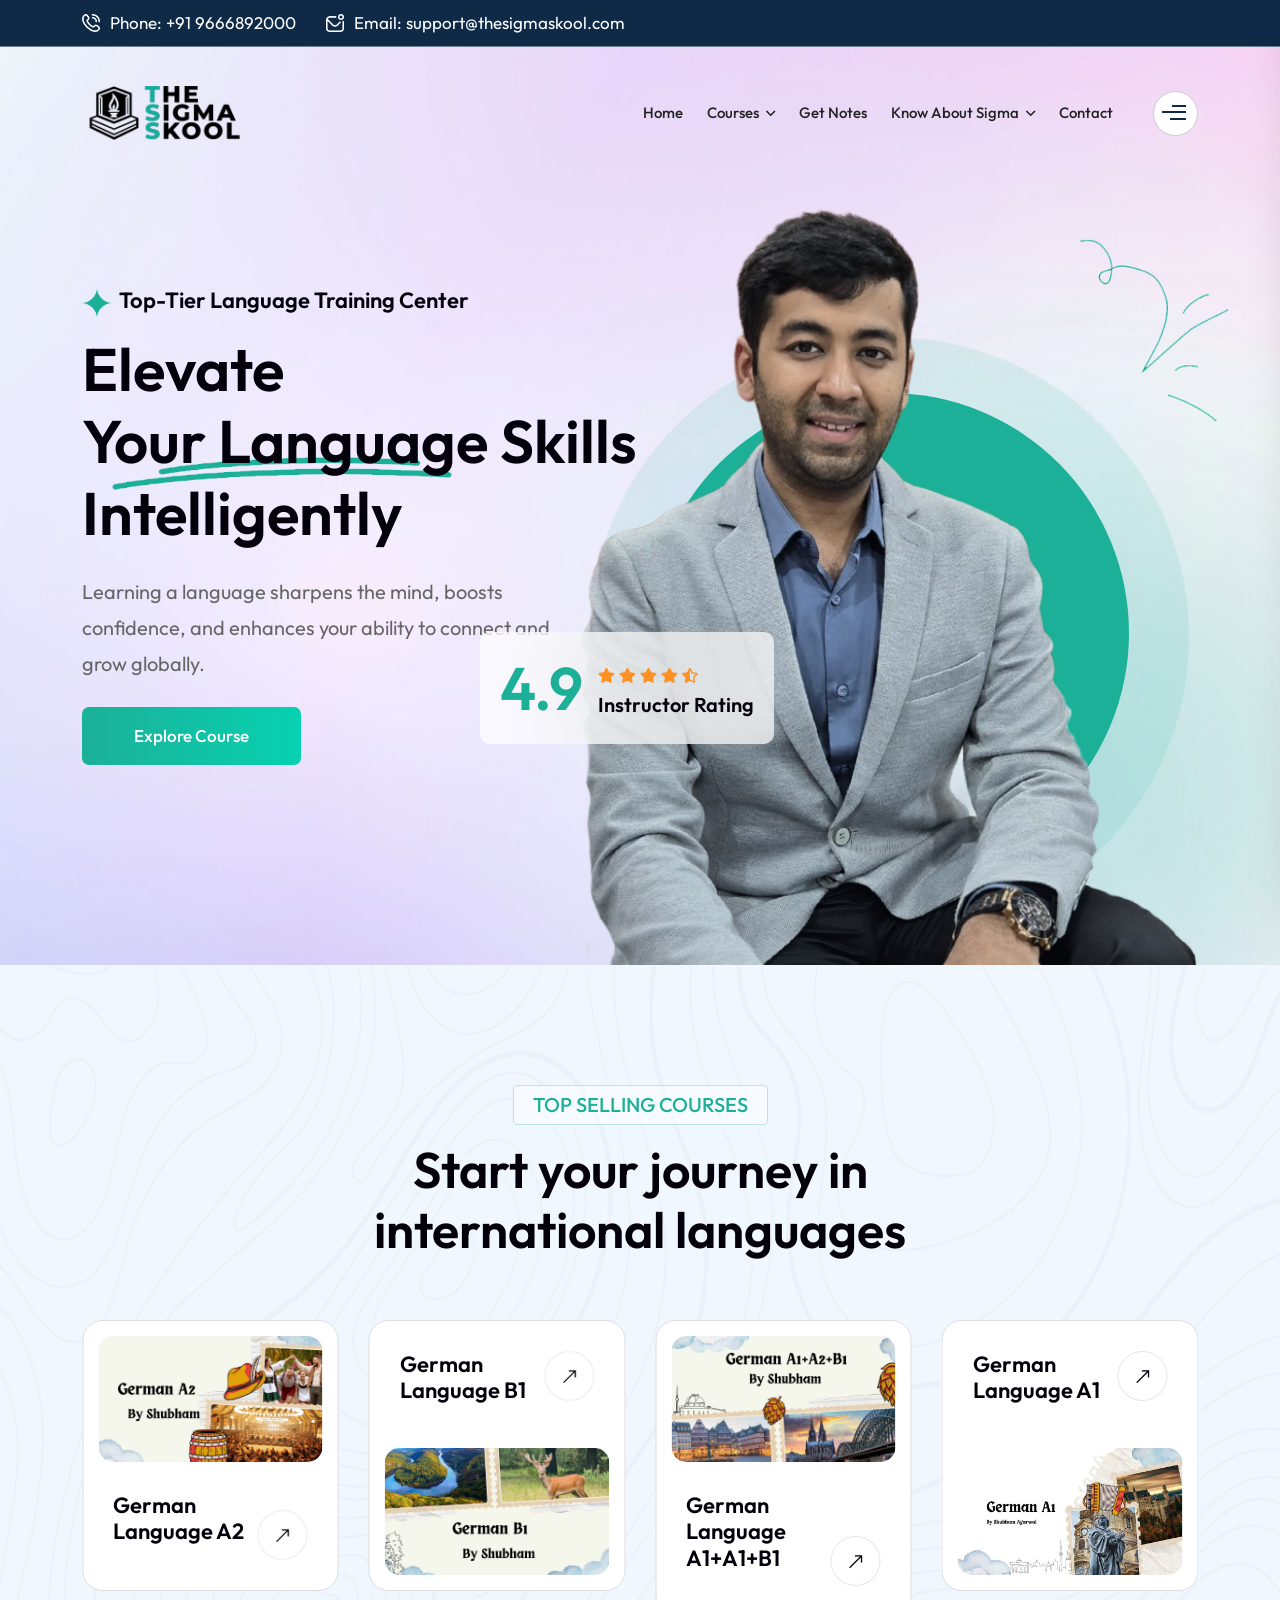
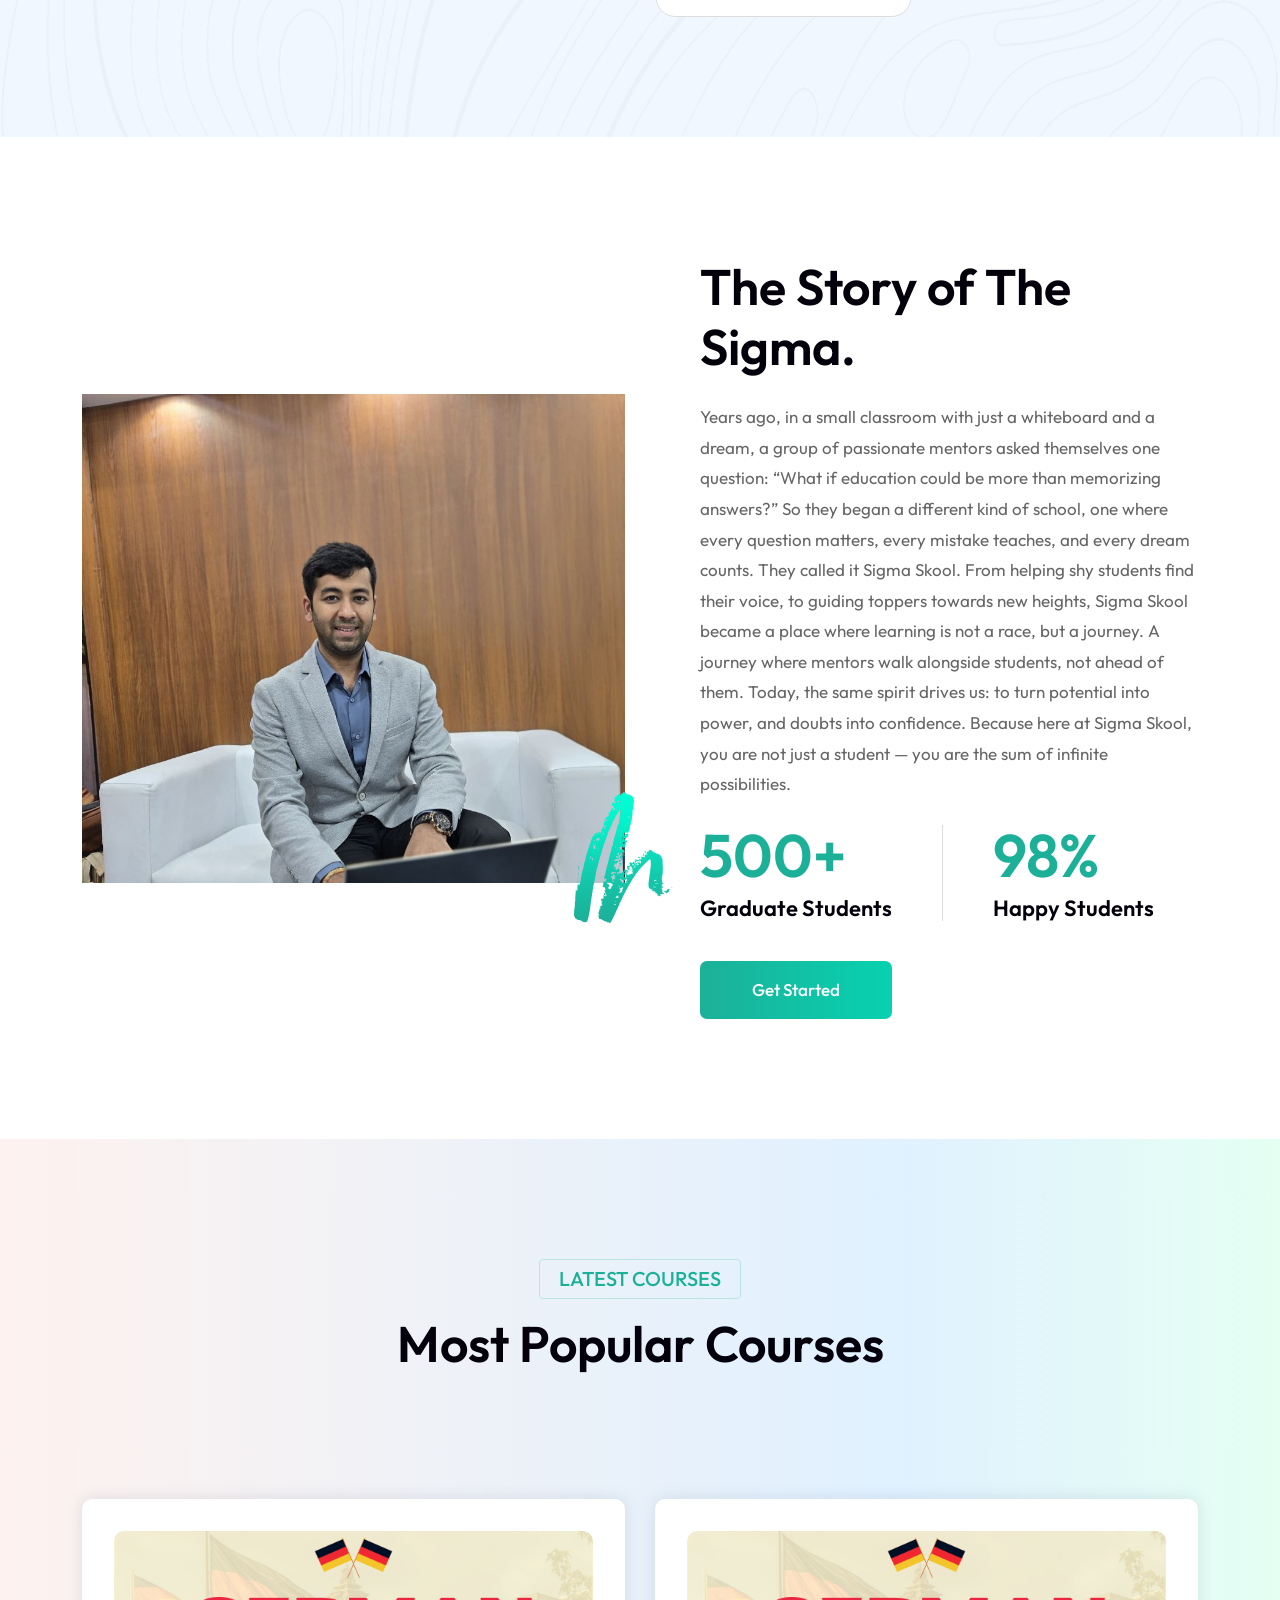
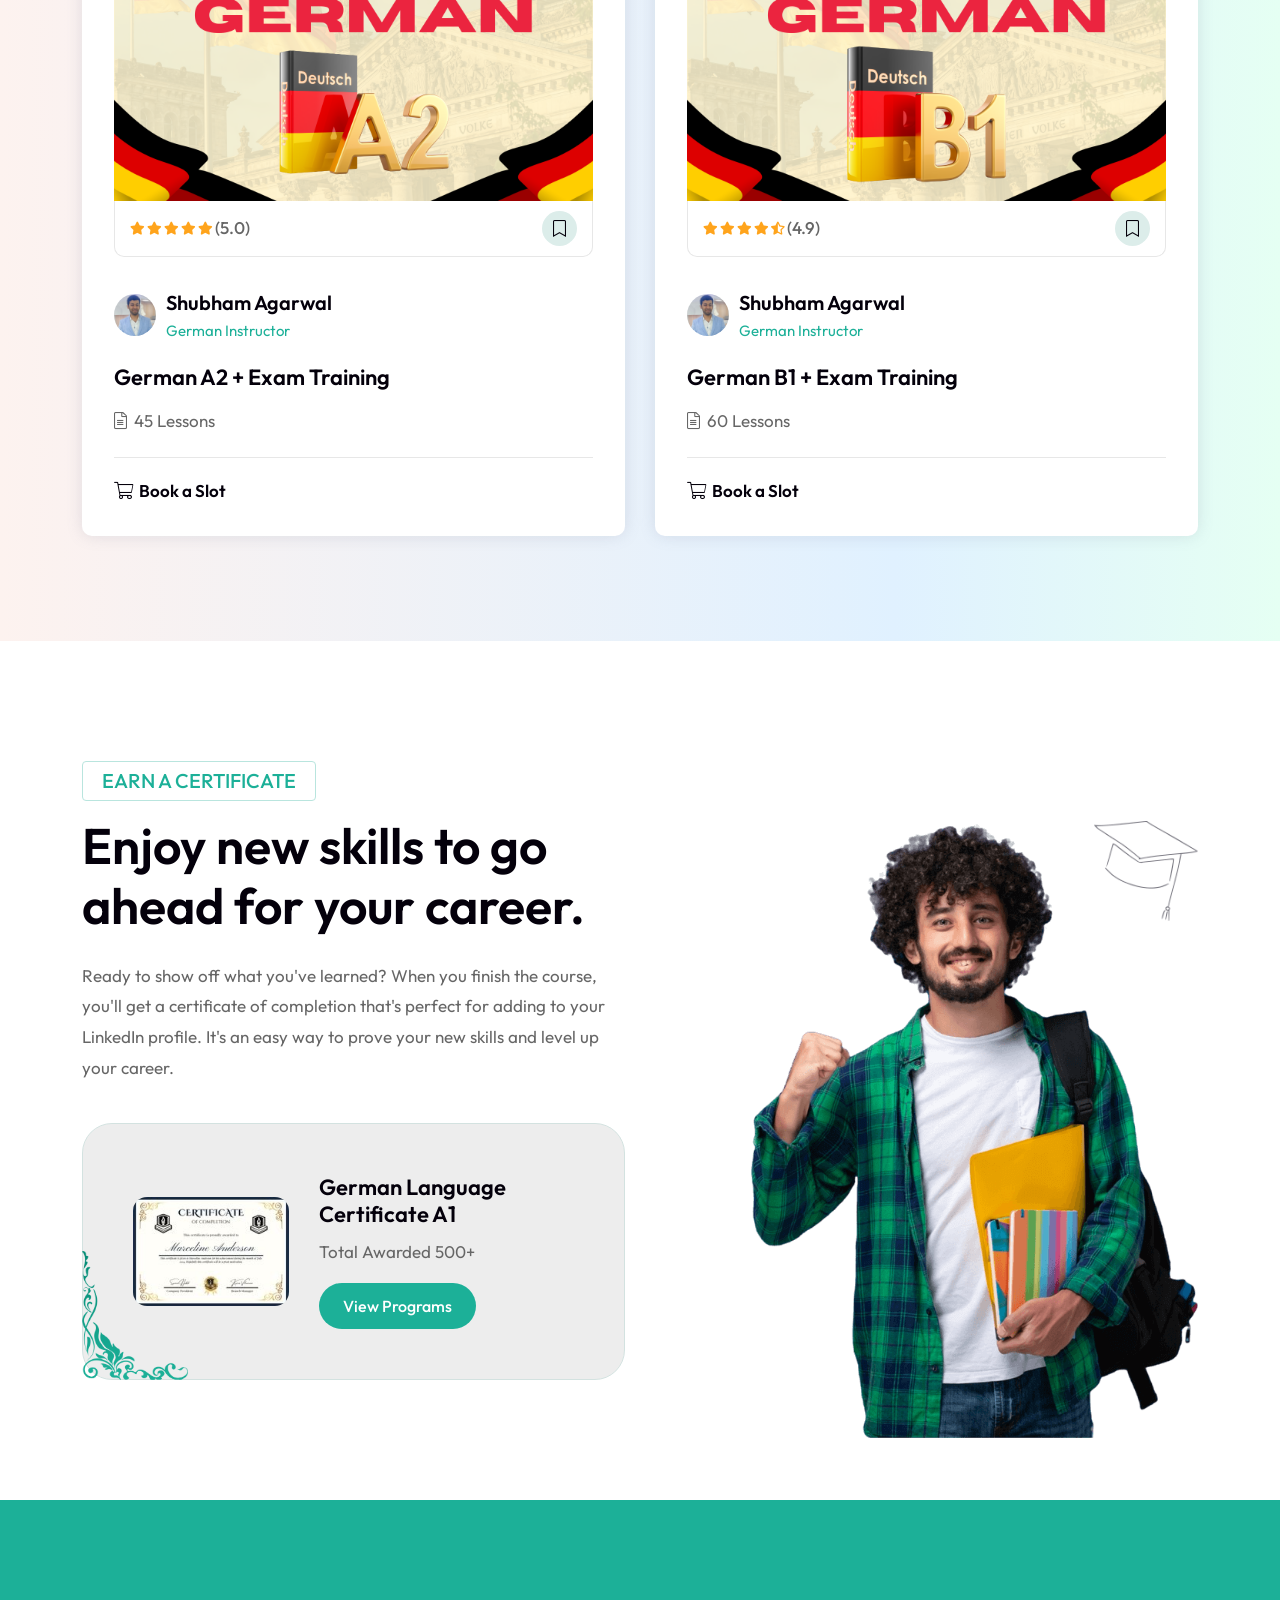
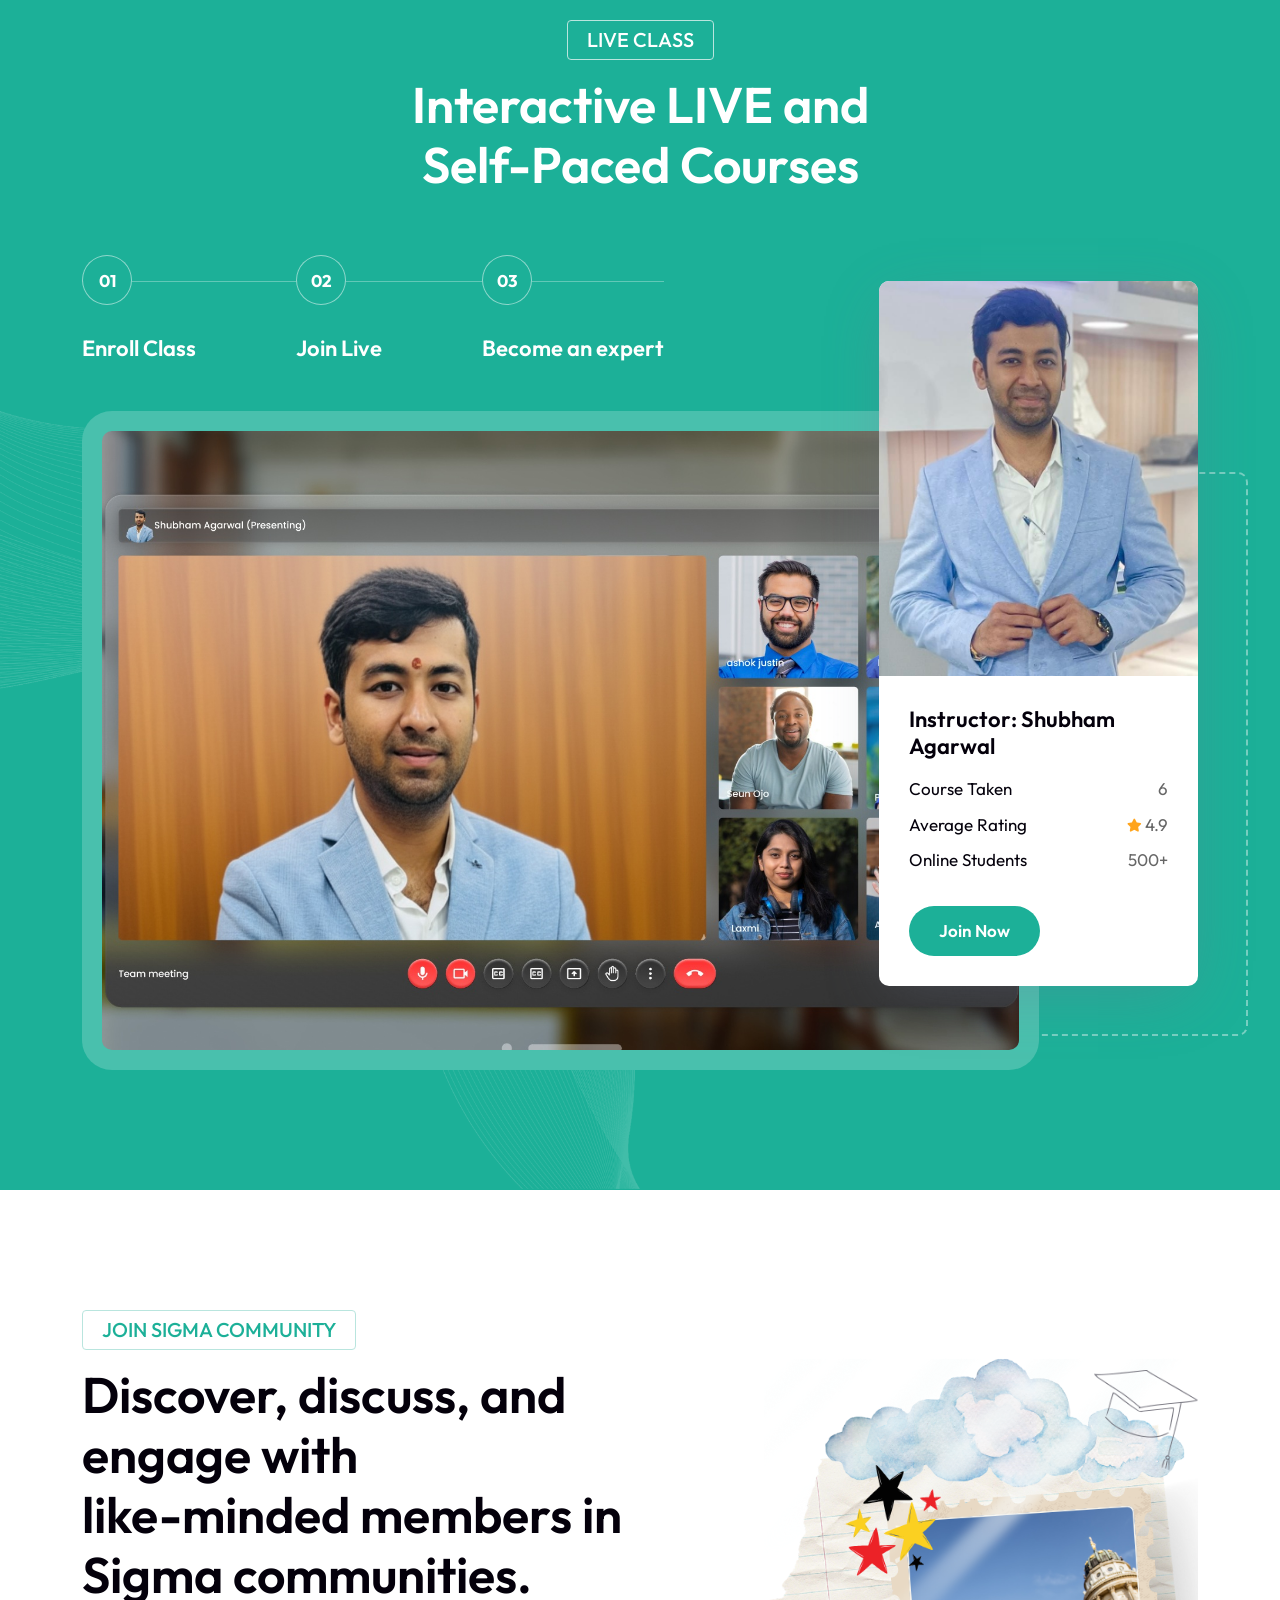
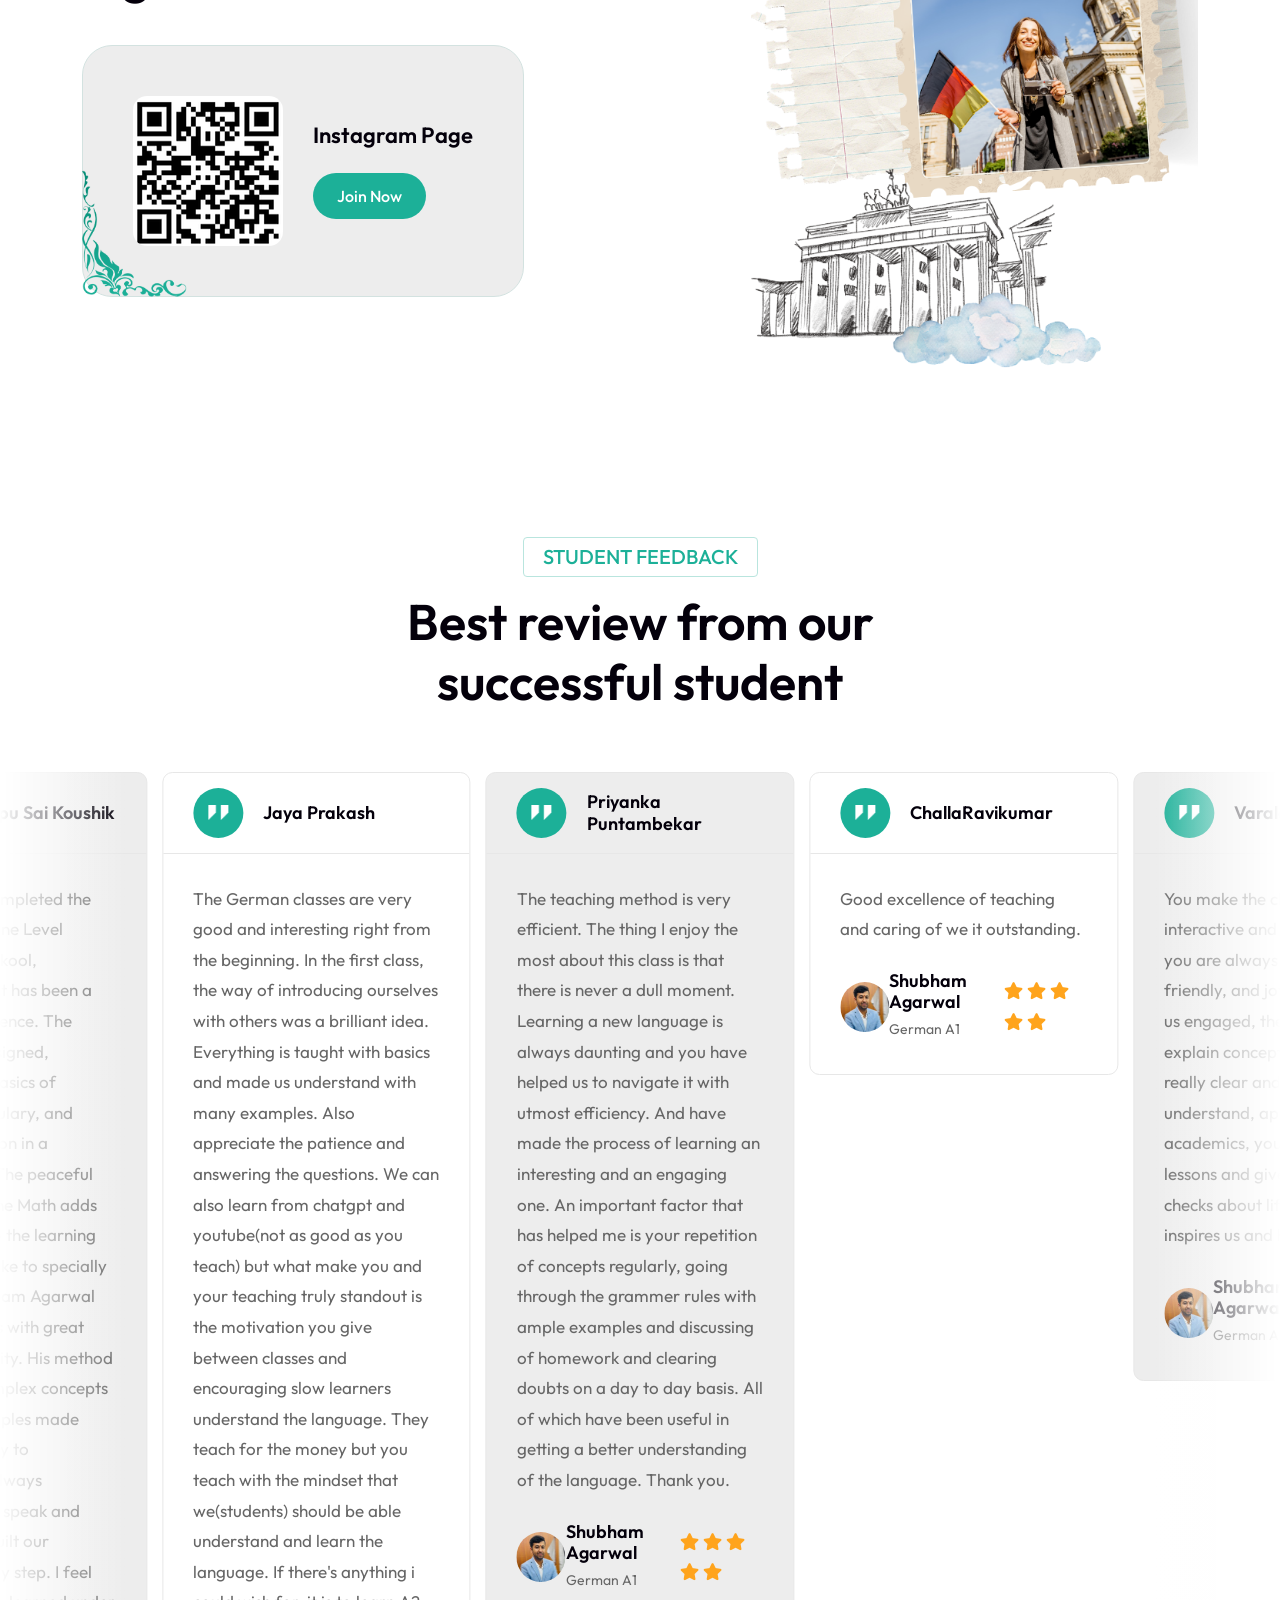
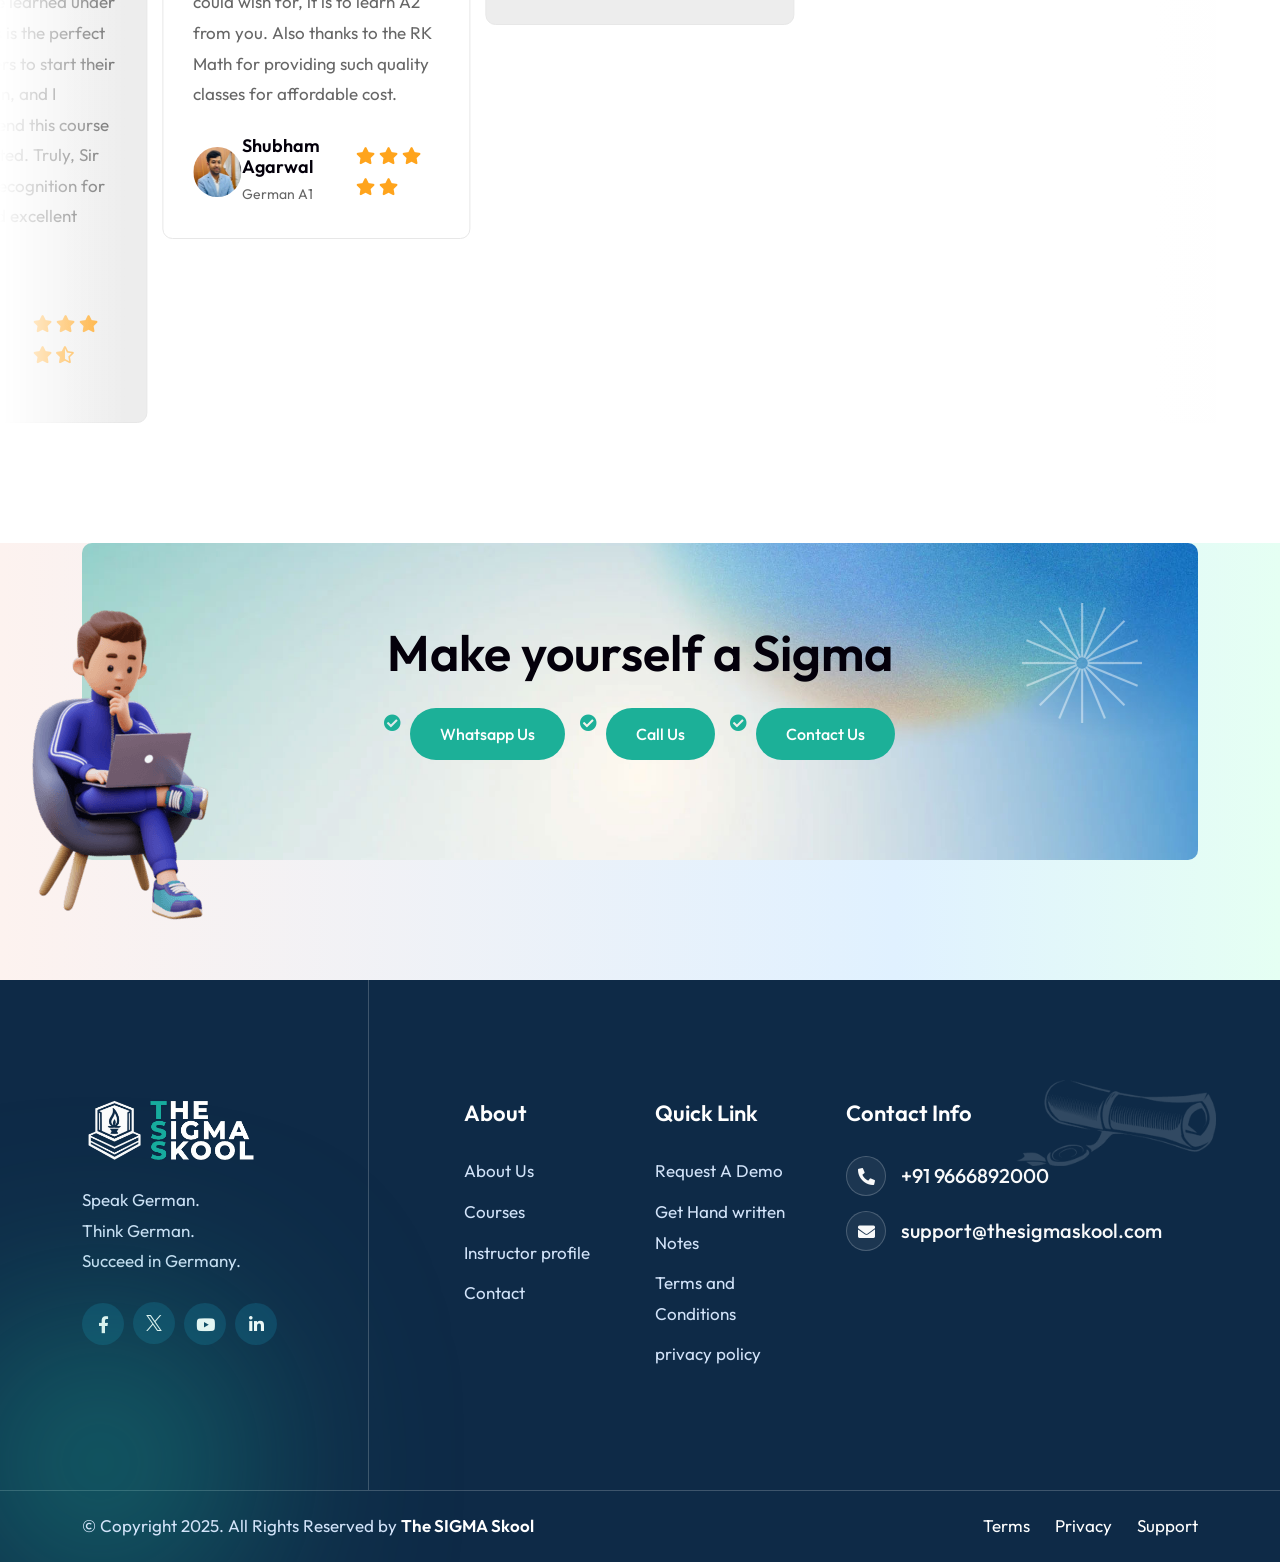
==== index.html @ a6105cfc "update" ====
<!DOCTYPE html>
<html lang="en">

<head>
    <!-- ========== Meta Tags ========== -->
    <meta charset="utf-8">
    <meta http-equiv="X-UA-Compatible" content="IE=edge">
    <meta name="viewport" content="width=device-width, initial-scale=1">
    <meta name="description" content="Learna - Education HTML Template">

    <!-- ========== Page Title ========== -->
    <title>The Sigma Skool</title>

    <!-- ========== Favicon Icon ========== -->
    <link rel="shortcut icon" href="assets/img/favicon.png" type="image/x-icon">

    <!-- ========== Start Stylesheet ========== -->
    <link href="assets/css/bootstrap.min.css" rel="stylesheet">
    <link href="assets/css/font-awesome.min.css" rel="stylesheet">
    <link href="assets/css/magnific-popup.css" rel="stylesheet">
    <link href="assets/css/swiper-bundle.min.css" rel="stylesheet">
    <link href="assets/css/animate.min.css" rel="stylesheet">
    <link href="assets/css/validnavs.css" rel="stylesheet">
    <link href="assets/css/helper.css" rel="stylesheet">
    <link href="assets/css/unit-test.css" rel="stylesheet">
    <link href="assets/css/style.css" rel="stylesheet">
    <link href="style.css" rel="stylesheet">
    <!-- ========== End Stylesheet ========== -->

</head>

<body>

    <!-- Start Preloader 
    ============================================= -->
    <div id="preloader">
        <div id="edufix-preloader" class="edufix-preloader">
            <div class="animation-preloader">
                <div class="spinner"></div>
                <div class="txt-loading">
                    <span data-text-preloader="S" class="letters-loading">
                        S
                    </span>
                    <span data-text-preloader="I" class="letters-loading">
                        I
                    </span>
                    <span data-text-preloader="G" class="letters-loading">
                        G
                    </span>
                    <span data-text-preloader="M" class="letters-loading">
                        M
                    </span>
                    <span data-text-preloader="A" class="letters-loading">
                        A
                    </span>
                    <!-- <span data-text-preloader="X" class="letters-loading">
                        X
                    </span> -->
                </div>
            </div>
            <div class="loader">
                <div class="row">
                    <div class="col-3 loader-section section-left">
                        <div class="bg"></div>
                    </div>
                    <div class="col-3 loader-section section-left">
                        <div class="bg"></div>
                    </div>
                    <div class="col-3 loader-section section-right">
                        <div class="bg"></div>
                    </div>
                    <div class="col-3 loader-section section-right">
                        <div class="bg"></div>
                    </div>
                </div>
            </div>
        </div>
    </div>
    <!-- End Preloader -->

    <!--[if lte IE 9]>
        <p class="browserupgrade">You are using an <strong>outdated</strong> browser. Please <a href="https://browsehappy.com/">upgrade your browser</a> to improve your experience and security.</p>
    <![endif]-->

    <!-- Start Header Top 
    ============================================= -->
    <div class="top-bar-area top-bar-style-one bg-dark text-light">
        <div class="container">
            <div class="row align-center">
                <div class="col-lg-7">
                    <ul class="item-flex">
                        <li>
                            <a href="tel:+4733378901">
                                <img src="assets/img/icon/2.png" alt="Icon"> Phone: +91 9666892000
                            </a>
                        </li>
                        <li>
                            <a href="mailto:name@email.com">
                                <img src="assets/img/icon/3.png" alt="Icon"> Email: support@thesigmaskool.com
                            </a>
                        </li>
                    </ul>
                </div>
                <div class="col-lg-5 text-end">
                    <div class="item-flex">
                        <!-- <div class="dropdown">
                            <button class="btn btn-secondary dropdown-toggle" type="button" id="dropdownMenuButton1" data-bs-toggle="dropdown" aria-expanded="false">
                                <img src="assets/img/icon/flag.png" alt="Image Not Found">
                                English <i class="fas fa-angle-down"></i>
                            </button>
                            <ul class="dropdown-menu" aria-labelledby="dropdownMenuButton1">
                              <li><a class="dropdown-item" href="#">Spanish</a></li>
                              <li><a class="dropdown-item" href="#">Arabic</a></li>
                            </ul>
                        </div> -->
                        <!-- <div>
                            <a href="#"><img src="assets/img/icon/1.png" alt="Icon"> Admin</a>
                        </div> -->
                    </div>
                </div>
            </div>
        </div>
    </div>
    <!-- End Header Top -->

    <!-- Header 
    ============================================= -->
    <header>
        <!-- Start Navigation -->
        <nav
            class="navbar mobile-sidenav navbar-sticky navbar-default validnavs dark navbar-fixed no-background inc-topbar">


            <div class="container d-flex justify-content-between align-items-center">

                <!-- Start Header Navigation -->
                <div class="item-flex">
                    <div class="navbar-header">
                        <button type="button" class="navbar-toggle" data-toggle="collapse" data-target="#navbar-menu">
                            <i class="fa fa-bars"></i>
                        </button>
                        <a class="navbar-brand" href="index.html">
                            <img src="assets/img/logo.png" class="logo" alt="Logo">
                        </a>
                    </div>
                    <!-- <form class="search-form" action="#">
                        <input type="text" placeholder="Search" class="form-control" name="text">
                        <button type="submit">
                            <i class="fa fa-search"></i>
                        </button>  
                    </form> -->
                </div>
                <!-- End Header Navigation -->

                <div class="nav-item-box d-flex justify-content-between align-items-center">
                    <!-- Collect the nav links, forms, and other content for toggling -->
                    <div class="collapse navbar-collapse" id="navbar-menu">

                        <img src="assets/img/logo.png" alt="Logo">
                        <button type="button" class="navbar-toggle" data-toggle="collapse" data-target="#navbar-menu">
                            <i class="fa fa-times"></i>
                        </button>

                        <ul class="nav navbar-nav navbar-right" data-in="fadeInDown" data-out="fadeOutUp">
                            <li class="dropdown megamenu-fw megamenu-style-two">
                                <!-- <a href="#" class="dropdown-toggle" data-toggle="dropdown">SIGMA</a>
                                <ul class="dropdown-menu megamenu-content" role="menu">
                                    
                                    <li>
                                        <div class="col-menu-wrap">
                                            <div class="menu-cal-items">
                                                <div class="col-menu">
                                                    <h4>Homepage Layout</h4>
                                                    <ul class="menu-col">
                                                        <li><a href="index.html">Home</a></li>
                                                        <li><a href="index-2.html">Digital Course Hub</a></li>
                                                        <li><a href="index-3.html">Online Academy</a></li>
                                                        <li><a href="index-4.html">Distance learning</a></li>
                                                    </ul>
                                                </div>
                                                <div c4lass="col-menu">
                                                    <h4>Homepage Layout</h4>
                                                    <ul class="menu-col">
                                                        <li><a href="index-5.html">Digital Education</a></li>
                                                        <li><a href="index-6.html">Remote Training</a></li>
                                                        <li><a href="index-7.html">University Classic</a></li>
                                                        <li><a href="index-8.html">Kindergarten</a></li>
                                                    </ul>
                                                </div>
                                            </div>
                                            <div class="megamenu-banner">
                                                <img src="assets/img/thumb/20.jpg" alt="Image Not Found">
                                            </div>
                                        </div>
                                    </li>
                                </ul>
                            </li> -->
                            <li><a href="index.html">Home</a></li>
                            <li class="dropdown megamenu-fw megamenu-style-four">
                                <a href="#" class="dropdown-toggle" data-toggle="dropdown">Courses</a>
                                <ul class="dropdown-menu megamenu-content" role="menu">
                                    <li>
                                        <div class="col-menu-wrap">
                                            <div class="col-menu">
                                                <h6 class="title">German Language</h6>
                                                <div class="content">
                                                    <ul class="menu-col">
                                                        <li><a href="a1.html">German A1</a></li>
                                                        <li><a href="a2.html">German A2</a></li>
                                                        <li><a href="b1.html">German B1</a></li>
                                                        <li><a href="a1a2.html">German A1+A2</a></li>
                                                        <li><a href="a1a2b1.html">German A1+A2+B1</a></li>
                                                        <li><a href="a2b1.html">German A2+B1</a></li>
                                                    </ul>
                                                </div>
                                            </div>
                                            <!-- <div class="col-menu">
                                                <h6 class="title">Japanese Language</h6>
                                                <div class="content">
                                                    <ul class="menu-col">
                                                        <li><a href="course-filter.html">Comming Soon</a></li>
                                                        <li><a href="course-filter-sidebar.html">Course Filter Sidebar</a></li>
                                                        <li><a href="course-filter-list.html">Course Filter List</a></li>
                                                        <li><a href="course-filter-list-sidebar.html">Course Filter List Sidebar</a></li>
                                                        <li><a href="course-single.html">Course Details</a></li>
                                                        <li><a href="course-single-2.html">Course Details Two</a></li>
                                                    </ul>
                                                </div>
                                            </div> -->
                                        </div><!-- end row -->
                                    </li>
                                </ul>
                            </li>
                            <li><a href="notes.html">Get Notes</a></li>
                            <li class="dropdown megamenu-fw megamenu-style-three">
                                <a href="#aboutus" class="dropdown-toggle" data-toggle="dropdown">Know about Sigma</a>
                                <ul class="dropdown-menu megamenu-content" role="menu">
                                    <li>
                                    <!-- <li><a href="about-us-2.html">About Us Two</a></li> -->
                                    <!-- <li><a href="instructor.html">Instructor</a></li> -->
                                    <li><a href="profile.html">Instructor Profile</a></li>
                                    <li><a href="terms-and-conditions.html">Terms and Conditions</a></li>
                                    <li><a href="privacy-policy.html">privacy-policy</a></li>
                                    <!-- <div class="col-menu-wrap">
                                            <div class="col-menu">
                                                <h6 class="title">Get Started</h6>
                                                <div class="content">
                                                    <ul class="menu-col">
                                                        <li><a href="about-us.html">About Us</a></li>
                                                        <li><a href="about-us-2.html">About Us Two</a></li>
                                                        <li><a href="instructor.html">Instructor</a></li>
                                                        <li><a href="profile.html">Instructor Profile</a></li>
                                                        <li><a href="gallery.html">Gallery</a></li>
                                                    </ul>
                                                </div>
                                            </div>
                                            <div class="col-menu">
                                                <h6 class="title">Events</h6>
                                                <div class="content">
                                                    <ul class="menu-col">
                                                        <li><a href="event.html">Event Style One</a></li>
                                                        <li><a href="event-2.html">Event Style Two</a></li>
                                                        <li><a href="event-3.html">Event Style Three</a></li>
                                                        <li><a href="event-4.html">Event Style Four</a></li>
                                                        <li><a href="event-single.html">Event Details</a></li>
                                                    </ul>
                                                </div>
                                            </div>
                                            <div class="col-menu">
                                                <h6 class="title">Important Pages</h6>
                                                <div class="content">
                                                    <ul class="menu-col">
                                                        <li><a href="membership-plan.html">Membership Plan</a></li>
                                                        <li><a href="zoom-meeting.html">Zoom Meeting</a></li>
                                                        <li><a href="zoom-meeting-details.html">Zoom Meeting Details</a></li>
                                                        <li><a href="faq.html">Faqs</a></li>
                                                        <li><a href="privacy-policy.html">Privacy Policy</a></li>
                                                    </ul>
                                                </div>
                                            </div>    
                                            <div class="col-menu">
                                                <h6 class="title">Other Pages</h6>
                                                <div class="content">
                                                    <ul class="menu-col">
                                                        <li><a href="contact-us.html">Contact Us</a></li>
                                                        <li><a href="login.html">Login</a></li>
                                                        <li><a href="register.html">Register</a></li>
                                                        <li><a href="megamenu.html">Megamenu</a></li>
                                                        <li><a href="404.html">Error page</a></li>
                                                    </ul>
                                                </div>
                                            </div>
                                        </div> -->
                            </li>
                        </ul>
                        </li>

                        <!-- <li class="dropdown">
                                <a href="#" class="dropdown-toggle" data-toggle="dropdown" >Blog</a>
                                <ul class="dropdown-menu">
                                    <li><a href="blog-standard.html">Blog Standard</a></li>
                                    <li><a href="blog-with-sidebar.html">Blog With Sidebar</a></li>
                                    <li><a href="blog-2-colum.html">Blog Grid Two Colum</a></li>
                                    <li><a href="blog-3-colum.html">Blog Grid Three Colum</a></li>
                                    <li><a href="blog-single.html">Blog Single</a></li>
                                    <li><a href="blog-single-with-sidebar.html">Blog Single With Sidebar</a></li>
                                </ul> -->
                        </li>
                        <!-- <li><a href="contact-us.html">Blog</a></li> -->
                        <li><a href="contact-us.html">Contact</a></li>
                        </ul>
                    </div><!-- /.navbar-collapse -->

                    <div class="attr-right">
                        <!-- Start Atribute Navigation -->
                        <div class="attr-nav">
                            <ul>
                                <li class="side-menu">
                                    <a href="#">
                                        <div class="menu-icon">
                                            <span class="bar-1"></span>
                                            <span class="bar-2"></span>
                                            <span class="bar-3"></span>
                                        </div>
                                    </a>
                                </li>
                            </ul>

                        </div>
                        <!-- End Atribute Navigation -->
                    </div>
                </div>

                <!-- Start Side Menu -->
                <div class="side">
                    <a href="#" class="close-side"><i class="fas fa-times"></i></a>
                    <div class="widget">
                        <div class="logo">
                            <img src="assets/img/logo-light.png" alt="Logo">
                        </div>
                        <p>
                            Sigma Skool offers expert-led German language courses guided by high-profile instructors
                            with global teaching experience. Our curriculum emphasizes real-world communication,
                            cultural fluency, and career relevance. Mastering German opens doors to international
                            education, top-tier job markets, and global networking—making language learning an
                            investment in your future success.

                        </p>
                    </div>
                    <div class="widget address">
                        <div>
                            <ul>
                                <li>
                                    <div class="content">
                                        <p>Address</p>
                                        <strong>Hyderabad</strong>
                                    </div>
                                </li>
                                <li>
                                    <div class="content">
                                        <p>Email</p>
                                        <strong>support@thesigmaskool.com</strong>
                                    </div>
                                </li>
                                <li>
                                    <div class="content">
                                        <p>Contact</p>
                                        <strong>+91 9666892000</strong>
                                    </div>
                                </li>
                            </ul>
                        </div>
                    </div>
                    <div class="row">
                    <div class="col-xl-8 offset-xl-2 col-lg-10 offset-lg-1">
                        <h2 class="title split-text">Make yourself a Sigma</h2>
                        <ul class="list-check">
                            <li><a class="btn circle btn-theme animation" href="https://wa.me/911234567890">Whatsapp
                                    Us</a></li>
                            <li><a class="btn circle btn-theme animation" href="tel:+919666892000">Call Us</a></li>
                            <li><a class="btn circle btn-theme animation" href="contact-us.html">Contact Us</a></li>
                        </ul>


                    </div>
                </div>
                    <div class="widget social">
                        <ul class="link">
                            <li><a href="#"><i class="fab fa-facebook-f"></i></a></li>
                            <li><a href="#"><i class="fab fa-twitter"></i></a></li>
                            <li><a href="#"><i class="fab fa-linkedin-in"></i></a></li>
                            <li><a href="#"><i class="fab fa-behance"></i></a></li>
                        </ul>
                    </div>

                </div>
                <!-- End Side Menu -->

            </div>
            <!-- Overlay screen for menu -->
            <div class="overlay-screen"></div>
            <!-- End Overlay screen for menu -->
        </nav>
        <!-- End Navigation -->
    </header>
    <!-- End Header -->

    <!-- Start Banner Area 
    ============================================= -->
    <div class="banner-style-nine-area bg-cover" style="background-image: url(assets/img/shape/banner-7.jpg);">
        <div class="container">
            <div class="banner-style-nine-items">
                <div class="row align-items-center">
                    <div class="col-lg-7 pr-60 pr-md-15 pr-xs-15">
                        <div class="info">
                            <h4><img src="assets/img/shape/91.png" alt="Image Not Found"> Top-Tier Language Training
                                Center</h4>
                            <h2>Elevate <strong>Your Language</strong> Skills Intelligently</h2>
                            <p>
                                Learning a language sharpens the mind, boosts confidence, and enhances your ability to
                                connect and grow globally.
                            </p>
                            <a class="btn btn-md btn-gradient animation" href="course-filter-list-sidebar.html">Explore
                                Course</a>
                        </div>
                    </div>
                    <div class="col-lg-5">
                        <div class="thumb">
                            <img src="assets\img\illustration\shubham.png" alt="Image Not Found">
                            <img src="assets/img/shape/92.png" alt="Image Not Found">
                            <div class="card-style-seven">
                                <h2>4.9</h2>
                                <div class="content">
                                    <div class="icon">
                                        <i class="fas fa-star"></i>
                                        <i class="fas fa-star"></i>
                                        <i class="fas fa-star"></i>
                                        <i class="fas fa-star"></i>
                                        <i class="fas fa-star-half-alt"></i>
                                    </div>
                                    <h4>Instructor Rating</h4>
                                </div>
                            </div>
                        </div>
                    </div>
                </div>
            </div>
        </div>
    </div>
    <!-- End Banner -->

    <!-- Start Category 
    ============================================= -->
    <div class="category-style-two-area default-padding bg-cover bg-gray-secondary"
        style="background-image: url(assets/img/shape/wooden.png);">
        <div class="container">
            <div class="row">
                <div class="col-lg-8 offset-lg-2">
                    <div class="site-heading text-center">
                        <h4 class="sub-title">Top Selling Courses</h4>
                        <h2 class="title split-text">Start your journey in international languages</h2>
                    </div>
                </div>
            </div>
        </div>
        <div class="container">
            <div class="row">
                <div class="col-lg-12">
                    <div class="category-style-two-carousel swiper">
                        <!-- Additional required wrapper -->
                        <div class="swiper-wrapper">

                            <!-- Single Item -->
                            <div class="swiper-slide">
                                <div class="category-style-two-item wow fadeInUp">
                                    <a href="a1.html">
                                        <div class="info">
                                            <h4>German <strong>Language A1</strong></h4>
                                            <!-- <span></span> -->
                                        </div>
                                        <i class="fas fa-long-arrow-right"></i>
                                        <div class="thumb">
                                            <img src="assets\img\courses\5.jpg" alt="Image Not Found">
                                        </div>
                                    </a>
                                </div>
                            </div>
                            <!-- End Single Item -->

                            <!-- Single Item -->
                            <div class="swiper-slide">
                                <div class="category-style-two-item wow fadeInUp" data-wow-delay="100ms">
                                    <a href="a2.html">
                                        <div class="info">
                                            <h4>German <strong> Language A2</strong></h4>
                                            <!-- <span>3 Courses</span> -->
                                        </div>
                                        <i class="fas fa-long-arrow-right"></i>
                                        <div class="thumb">
                                            <img src="assets\img\courses\a2.jpg" alt="Image Not Found">
                                        </div>
                                    </a>
                                </div>
                            </div>
                            <!-- End Single Item -->
                             <!-- Single Item -->
                            <div class="swiper-slide">
                                <div class="category-style-two-item wow fadeInUp" data-wow-delay="100ms">
                                    <a href="b1.html">
                                        <div class="info">
                                            <h4>German <strong> Language B1</strong></h4>
                                            <!-- <span>3 Courses</span> -->
                                        </div>
                                        <i class="fas fa-long-arrow-right"></i>
                                        <div class="thumb">
                                            <img src="assets\img\courses\b1.jpg" alt="Image Not Found">
                                        </div>
                                    </a>
                                </div>
                            </div>
                            <!-- End Single Item -->

                         <!-- Single Item -->
                            <div class="swiper-slide">
                                <div class="category-style-two-item wow fadeInUp" data-wow-delay="100ms">
                                    <a href="a1a2b1.html">
                                        <div class="info">
                                            <h4>German <strong> Language A1+A1+B1</strong></h4>
                                            <!-- <span>3 Courses</span> -->
                                        </div>
                                        <i class="fas fa-long-arrow-right"></i>
                                        <div class="thumb">
                                            <img src="assets\img\courses\a1a2b1.jpg" alt="Image Not Found">
                                        </div>
                                    </a>
                                </div>
                            </div>
                            <!-- End Single Item -->

                        </div>
                    </div>
                </div>
            </div>
        </div>
    </div>
    <!-- End Category -->

    <!-- Start About 
    ============================================= -->
    <div class="about-style-three-area overflow-hidden default-padding" id="aboutus">
        <div class="container">
            <div class="about-style-three-items wow fadeInUp" data-wow-delay="200ms">
                <div class="row align-center">
                    <div class="col-lg-6">
                        <div class="about-style-three-thumb">
                            <img src="assets/img/thumb/14.jpg" alt="Image Not Found">
                            <img src="assets/img/shape/45.png" alt="Image Not Found">
                        </div>
                    </div>
                    <div class="col-lg-6 pl-60 pl-md-15 pl-xs-15">
                        <div class="about-style-three-info">
                            <h2 class="title split-text">The Story of The Sigma.</h2>
                            <p>
                                Years ago, in a small classroom with just a whiteboard and a dream, a group of
                                passionate mentors asked themselves
                                one question: “What if education could be more than memorizing answers?”

                                So they began a different kind of school, one where every question matters, every
                                mistake teaches, and every dream
                                counts. They called it Sigma Skool.

                                From helping shy students find their voice, to guiding toppers towards new heights,
                                Sigma Skool became a place where
                                learning is not a race, but a journey. A journey where mentors walk alongside students,
                                not ahead of them.

                                Today, the same spirit drives us: to turn potential into power, and doubts into
                                confidence.
                                Because here at Sigma Skool, you are not just a student — you are the sum of infinite
                                possibilities.
                            </p>
                            <div class="fact-style-two">
                                <div class="fun-fact">
                                    <div class="counter">
                                        <div class="timer" data-to="500" data-speed="2000">500</div>
                                        <div class="operator">+</div>
                                    </div>
                                    <h4>Graduate Students</h4>
                                </div>
                                <div class="fun-fact">
                                    <div class="counter">
                                        <div class="timer" data-to="98" data-speed="2000">98</div>
                                        <div class="operator">%</div>
                                    </div>
                                    <h4>Happy Students</h4>
                                </div>
                            </div>
                            <a class="btn btn-md btn-gradient animation" href="contact-us.html">Get Started</a>
                        </div>
                    </div>
                </div>
            </div>
        </div>
    </div>
    <!-- End About -->

    <!-- Start Course 
    ============================================= -->
    <div class="course-style-two-area default-padding bottom-less bg-gray-gradient-secondary overflow-hidden"
        id="courses">
        <div class="container">
            <div class="row">
                <div class="col-lg-8 offset-lg-2">
                    <div class="site-heading text-center">
                        <h4 class="sub-title">Latest Courses</h4>
                        <h2 class="title">Most Popular Courses</h2>
                    </div>
                </div>
            </div>
        </div>
        <div class="container">
            <div class="row">
                <div class="col-lg-12">
                    <div class="course-style-one-bullet swiper">
                        <div class="swiper-wrapper">


                            <!-- <div class="swiper-slide">
                                <div class="course-bullet-item">
                                    <div class="icon">
                                        <img src="assets/img/icon/26.png" alt="Image Not Found">
                                    </div>
                                    <div class="info">
                                        <h4>German</h4>
                                        <span>6 Courses</span>
                                    </div>
                                </div>
                            </div> -->
                            <!-- <div class="swiper-slide">
                                <div class="course-bullet-item">
                                    <div class="icon">
                                        <img src="assets/img/icon/27.png" alt="Image Not Found">
                                    </div>
                                    <div class="info">
                                        <h4>Japanese</h4>
                                        <span>5 Courses</span>
                                    </div>
                                </div>
                            </div>
                            <div class="swiper-slide">
                                <div class="course-bullet-item">
                                    <div class="icon">
                                        <img src="assets/img/icon/28.png" alt="Image Not Found">
                                    </div>
                                    <div class="info">
                                        <h4>Spoken English</h4>
                                        <span>10 Courses</span>
                                    </div>
                                </div>
                            </div>
                            <div class="swiper-slide">
                                <div class="course-bullet-item">
                                    <div class="icon">
                                        <img src="assets/img/icon/29.png" alt="Image Not Found">
                                    </div>
                                    <div class="info">
                                        <h4>French</h4>
                                        <span>6 Courses</span>
                                    </div>
                                </div>
                            </div>
                            <div class="swiper-slide">
                                <div class="course-bullet-item">
                                    <div class="icon">
                                        <img src="assets/img/icon/30.png" alt="Image Not Found">
                                    </div>
                                    <div class="info">
                                        <h4>Spanish</h4>
                                        <span>7 Courses</span>
                                    </div>
                                </div>
                            </div> -->
                        </div>
                    </div>
                </div>
            </div>

            <div class="course-style-one-carousel swiper">
                <div class="swiper-wrapper">

                    <!-- Single Item -->
                    <div class="swiper-slide">
                        <div class="row">
                            <div class="course-inner-carousel swiper">
                                <div class="swiper-wrapper">
                                    <!-- Single Item -->
                                    <div class="swiper-slide">
                                        <div class="course-style-one-item hover-less style-two">
                                            <div class="thumb">
                                                <img src="assets/img/courses/1.png" alt="Image Not Found">
                                            </div>
                                            <div class="top-meta">
                                                <ul>
                                                    <li>
                                                        <div class="course-rating">
                                                            <i class="fas fa-star"></i>
                                                            <i class="fas fa-star"></i>
                                                            <i class="fas fa-star"></i>
                                                            <i class="fas fa-star"></i>
                                                            <i class="fas fa-star-half-alt"></i>
                                                            <span>(4.8)</span>
                                                        </div>
                                                    </li>
                                                </ul>
                                                <div class="bookmark">
                                                    <a href="a1.html"><i class="fas fa-bookmark"></i></a>
                                                </div>
                                            </div>
                                            <div class="info">
                                                <div class="author">
                                                    <img src="assets/img/courses/profile.png" alt="Image Not Found">
                                                    <a href="profile.html">Shubham Agarwal <span>German Instructor</span></a>
                                                </div>
                                                <h4><a href="course-single.html">German A1 + Exam Training</a></h4>
                                                <div class="course-meta">
                                                    <ul>
                                                        <li>
                                                            <i class="fas fa-file-alt"></i> 45 Lessons
                                                        </li>
                                                        <!-- <li>
                                                            <i class="fas fa-user"></i> 120 Students
                                                        </li> -->
                                                    </ul>
                                                </div>
                                            </div>
                                            <div class="course-bottom-meta">
                                                <!-- <h2 class="price"><del>$48.00</del> $32.00</h2> -->
                                                <a href="contact-us.html"><i class="fas fa-shopping-cart"></i>Book a Slot</a>
                                            </div>
                                        </div>
                                    </div>
                                    <!-- Single Item -->
                                    <!-- Single Item -->
                                    <div class="swiper-slide">
                                        <div class="course-style-one-item hover-less style-two">
                                            <div class="thumb">
                                                <img src="assets/img/courses/2.png" alt="Image Not Found">
                                            </div>
                                            <div class="top-meta">
                                                <ul>
                                                    <li>
                                                        <div class="course-rating">
                                                            <i class="fas fa-star"></i>
                                                            <i class="fas fa-star"></i>
                                                            <i class="fas fa-star"></i>
                                                            <i class="fas fa-star"></i>
                                                            <i class="fas fa-star"></i>
                                                            <span>(5.0)</span>
                                                        </div>
                                                    </li>
                                                </ul>
                                                <div class="bookmark">
                                                    <a href="a2.html"><i class="fas fa-bookmark"></i></a>
                                                </div>
                                            </div>
                                            <div class="info">
                                                <div class="author">
                                                    <img src="assets/img/courses/profile.png" alt="Image Not Found">
                                                    <a href="profile.html">Shubham Agarwal <span>German Instructor</span></a>
                                                </div>
                                                <h4><a href="course-single.html">German A2 + Exam Training</a></h4>
                                                <div class="course-meta">
                                                    <ul>
                                                        <li>
                                                            <i class="fas fa-file-alt"></i> 45 Lessons
                                                        </li>
                                                        <!-- <li>
                                                            <i class="fas fa-user"></i> 340 Students
                                                        </li> -->
                                                    </ul>
                                                </div>
                                            </div>
                                            <div class="course-bottom-meta">
                                                <!-- <h2 class="price"><del>$53.00</del> $28.00</h2> -->
                                                <a href="contact-us.html"><i class="fas fa-shopping-cart"></i> Book a Slot</a>
                                            </div>
                                        </div>
                                    </div>
                                    <!-- Single Item -->
                                    <!-- Single Item -->
                                    <div class="swiper-slide">
                                        <div class="course-style-one-item hover-less style-two">
                                            <div class="thumb">
                                                <img src="assets/img/courses/3.png" alt="Image Not Found">
                                            </div>
                                            <div class="top-meta">
                                                <ul>
                                                    <li>
                                                        <div class="course-rating">
                                                            <i class="fas fa-star"></i>
                                                            <i class="fas fa-star"></i>
                                                            <i class="fas fa-star"></i>
                                                            <i class="fas fa-star"></i>
                                                            <i class="fas fa-star-half-alt"></i>
                                                            <span>(4.9)</span>
                                                        </div>
                                                    </li>
                                                </ul>
                                                <div class="bookmark">
                                                    <a href="b1.html"><i class="fas fa-bookmark"></i></a>
                                                </div>
                                            </div>
                                            <div class="info">
                                                <div class="author">
                                                    <img src="assets/img/courses/profile.png" alt="Image Not Found">
                                                    <a href="profile.html">Shubham Agarwal <span>German Instructor</span></a>
                                                </div>
                                                <h4><a href="course-single.html">German B1 + Exam Training</a></h4>
                                                <div class="course-meta">
                                                    <ul>
                                                        <li>
                                                            <i class="fas fa-file-alt"></i> 60 Lessons
                                                        </li>
                                                        <li>
                                                            <!-- <i class="fas fa-user"></i> 650 Students -->
                                                        </li>
                                                    </ul>
                                                </div>
                                            </div>
                                            <div class="course-bottom-meta">
                                                <!-- <h2 class="price"><del>$36.00</del> $20.00</h2> -->
                                                <a href="contact-us.html"><i class="fas fa-shopping-cart"></i> Book a Slot</a>
                                            </div>
                                        </div>
                                    </div>
                                    <!-- Single Item -->
                                       <!-- Single Item -->
                                    <div class="swiper-slide">
                                        <div class="course-style-one-item hover-less style-two">
                                            <div class="thumb">
                                                <img src="assets/img/courses/4.png" alt="Image Not Found">
                                            </div>
                                            <div class="top-meta">
                                                <ul>
                                                    <li>
                                                        <div class="course-rating">
                                                            <i class="fas fa-star"></i>
                                                            <i class="fas fa-star"></i>
                                                            <i class="fas fa-star"></i>
                                                            <i class="fas fa-star"></i>
                                                            <i class="fas fa-star-half-alt"></i>
                                                            <span>(4.8)</span>
                                                        </div>
                                                    </li>
                                                </ul>
                                                <div class="bookmark">
                                                    <a href="a1a2b1.html"><i class="fas fa-bookmark"></i></a>
                                                </div>
                                            </div>
                                            <div class="info">
                                                <div class="author">
                                                    <img src="assets/img/courses/profile.png" alt="Image Not Found">
                                                    <a href="profile.html">Shubham Agarwal<span>German Instructor</span></a>
                                                </div>
                                                <h4><a href="course-single.html">German Combo pack A1+A2+B1 + Exam
                                                        Training</a></h4>
                                                <div class="course-meta">
                                                    <ul>
                                                        <li>
                                                            <i class="fas fa-file-alt"></i> 130 Lessons
                                                        </li>
                                                        <!-- <li>
                                                            <i class="fas fa-user"></i> 458 Students
                                                        </li> -->
                                                    </ul>
                                                </div>
                                            </div>
                                            <div class="course-bottom-meta">
                                                <!-- <h2 class="price"><del>$36.00</del> $20.00</h2> -->
                                                <a href="contact-us.html"><i class="fas fa-shopping-cart"></i> Book a slot</a>
                                            </div>
                                        </div>
                                    </div>
                                    <!-- Single Item -->
                                    <!-- Single Item -->
                                    <div class="swiper-slide">
                                        <div class="course-style-one-item hover-less style-two">
                                            <div class="thumb">
                                                <img src="assets/img/courses/a1a2.png" alt="Image Not Found">
                                            </div>
                                            <div class="top-meta">
                                                <ul>
                                                    <li>
                                                        <div class="course-rating">
                                                            <i class="fas fa-star"></i>
                                                            <i class="fas fa-star"></i>
                                                            <i class="fas fa-star"></i>
                                                            <i class="fas fa-star"></i>
                                                            <i class="fas fa-star-half-alt"></i>
                                                            <span>(4.7)</span>
                                                        </div>
                                                    </li>
                                                </ul>
                                                <div class="bookmark">
                                                    <a href="a1a2.html"><i class="fas fa-bookmark"></i></a>
                                                </div>
                                            </div>
                                            <div class="info">
                                                <div class="author">
                                                    <img src="assets/img/courses/profile.png" alt="Image Not Found">
                                                    <a href="profile.html">Shubham Agarwal<span>German Instructor</span></a>
                                                </div>
                                                <h4><a href="course-single.html">German A1+A2 Combo + Exam Training</a>
                                                </h4>
                                                <div class="course-meta">
                                                    <ul>
                                                        <li>
                                                            <i class="fas fa-file-alt"></i> 90 Lessons
                                                        </li>
                                                        <!-- <li>
                                                            <i class="fas fa-user"></i> 457 Students
                                                        </li> -->
                                                    </ul>
                                                </div>
                                            </div>
                                            <div class="course-bottom-meta">
                                                <!-- <h2 class="price"><del>$42.00</del> $28.00</h2> -->
                                                <a href="contact-us.html"><i class="fas fa-shopping-cart"></i> Book a slot</a>
                                            </div>
                                        </div>
                                    </div>
                                    <!-- Single Item -->
                                    <!-- Single Item -->
                                    <div class="swiper-slide">
                                        <div class="course-style-one-item hover-less style-two">
                                            <div class="thumb">
                                                <img src="assets/img/courses/a2b1.png" alt="Image Not Found">
                                            </div>
                                            <div class="top-meta">
                                                <ul>
                                                    <li>
                                                        <div class="course-rating">
                                                            <i class="fas fa-star"></i>
                                                            <i class="fas fa-star"></i>
                                                            <i class="fas fa-star"></i>
                                                            <i class="fas fa-star"></i>
                                                            <i class="fas fa-star-half-alt"></i>
                                                            <span>(4.7)</span>
                                                        </div>
                                                    </li>
                                                </ul>
                                                <div class="bookmark">
                                                    <a href="#"><i class="fas fa-bookmark"></i></a>
                                                </div>
                                            </div>
                                            <div class="info">
                                                <div class="author">
                                                    <img src="assets/img/courses/profile.png" alt="Image Not Found">
                                                    <a href="#">Shubham Agarwal <span>German Instructor</span></a>
                                                </div>
                                                <h4><a href="course-single.html">German A2+B1 Combo + Exam Training</a>
                                                </h4>
                                                <div class="course-meta">
                                                    <ul>
                                                        <li>
                                                            <i class="fas fa-file-alt"></i> 110 Lessons
                                                        </li>
                                                        <!-- <li>
                                                            <i class="fas fa-user"></i> 875 Students
                                                        </li> -->
                                                    </ul>
                                                </div>
                                            </div>
                                            <div class="course-bottom-meta">
                                                <!-- <h2 class="price"><del>$46.00</del> $34.00</h2> -->
                                                <a href="#"><i class="fas fa-shopping-cart"></i>Book a Slot</a>
                                            </div>
                                        </div>
                                    </div>
                                    <!-- Single Item -->
                                </div>
                            </div>
                        </div>
                    </div>
                    <!-- End Single Item -->

                    <!-- Single Item -->
                    <!-- <div class="swiper-slide">
                        <div class="row">
                            <div class="course-inner-carousel swiper">
                                <div class="swiper-wrapper">
                                  
                                </div>
                            </div>
                        </div>
                    </div> -->
                    <!-- End Single Item -->



                </div>
            </div>
        </div>
    </div>
    <!-- End Course -->

    <!-- Start Certificate
    ============================================= -->
    <div class="certificate-area">
        <div class="container">
            <div class="row">
                <div class="col-xl-6 col-lg-7">
                    <div class="certificate-info default-padding">
                        <h4 class="sub-title">Earn a certificate</h4>
                        <h2 class="title split-text">Enjoy new skills to go ahead for your career.</h2>
                        <p class="wow fadeInUp" data-wow-delay="200ms">
                            Ready to show off what you've learned? When you finish the course, you'll get a certificate
                            of completion that's perfect for adding to your LinkedIn profile. It's an easy way to prove
                            your new skills and level up your career.</p>
                        <div class="cartifita-style-one-items wow fadeInUp mt-40" data-wow-delay="400ms">
                            <div class="certificate-carousel swiper">
                                <!-- Additional required wrapper -->
                                <div class="swiper-wrapper">
                                    <!-- Single Item -->
                                    <div class="swiper-slide">
                                        <div class="certificate-items">
                                            <div class="thumb">
                                                <img src="assets/img/thumb/15.jpg" alt="Image Not Found">
                                            </div>
                                            <div class="info">
                                                <h4>German Language A2</h4>
                                                <span>Total Awarded 450+</span>
                                                <a class="btn circle btn-theme animation" href="a2.html">View
                                                    Programs</a>
                                            </div>
                                        </div>
                                    </div>
                                    <!-- Single Item -->
                                    <!-- Single Item -->
                                    <div class="swiper-slide">
                                        <div class="certificate-items">
                                            <div class="thumb">
                                                <img src="assets/img/thumb/15.jpg" alt="Image Not Found">
                                            </div>
                                            <div class="info">
                                                <h4>German Language Certificate A1</h4>
                                                <span>Total Awarded 500+</span>
                                                <a class="btn circle btn-theme animation" href="a1.html">View
                                                    Programs</a>
                                            </div>
                                        </div>
                                    </div>
                                    <!-- Single Item -->
                                </div>
                            </div>
                        </div>
                    </div>
                </div>
                <div class="col-xl-5 offset-xl-1 col-lg-5">
                    <div class="certificate-thumb wow fadeInUp">
                        <img src="assets/img/illustration/6.png" alt="Image Not Found">
                        <img src="assets/img/shape/37.png" alt="Image Not Found">
                    </div>
                </div>
            </div>
        </div>
    </div>
    <!-- End Certificate -->

    <!-- Start Live Course 
    ============================================= -->
    <div class="live-course-area default-padding bg-theme" style="background-image: url(assets/img/shape/93.png);">
        <div class="container">
            <div class="row">
                <div class="col-xl-6 offset-xl-3 col-lg-8 offset-lg-2">
                    <div class="site-heading text-light text-center">
                        <h4 class="sub-title">Live Class</h4>
                        <h2 class="title split-text">Interactive LIVE and Self-Paced Courses</h2>
                    </div>
                </div>
            </div>
        </div>
        <div class="container">
            <div class="row">
                <div class="col-xl-7 col-lg-8">
                    <div class="step-style-one-items">
                        <div class="step-style-one-item">
                            <span>01</span>
                            <h4>Enroll Class</h4>
                        </div>
                        <div class="step-style-one-item">
                            <span>02</span>
                            <h4>Join Live</h4>
                        </div>
                        <div class="step-style-one-item">
                            <span>03</span>
                            <h4>Become an expert</h4>
                        </div>
                    </div>
                </div>
                <div class="col-lg-12">
                    <div class="live-course-items">
                        <img class="wow fadeInUp" src="assets/img/thumb/16.jpeg" alt="Image Not Found">
                        <div class="live-instructor wow fadeInRight" data-wow-delay="300ms">
                            <img src="assets/img/advisor/6.jpg" alt="Image Not Found">
                            <div class="info">
                                <h4><strong>Instructor: </strong>Shubham Agarwal</h4>
                                <ul>
                                    <li><strong>Course Taken</strong>6</li>
                                    <li><strong>Average Rating</strong> <span><i class="fas fa-star"></i> 4.9</span>
                                    </li>
                                    <li><strong>Online Students</strong> 500+</li>
                                </ul>
                                <a href="course-single.html" class="btn-style-two mt-30">
                                    <span>Join Now</span> <i class="fas fa-long-arrow-right"></i>
                                </a>
                            </div>
                        </div>
                    </div>
                </div>
            </div>
        </div>
    </div>
    <!-- End Live Crouse -->
<!-- Start community
    ============================================= -->
    <div class="certificate-area">
        <div class="container">
            <div class="row">
                <div class="col-xl-6 col-lg-7">
                    <div class="certificate-info default-padding">
                        <h4 class="sub-title">Join SIGMA Community</h4>
                        <h2 class="title split-text">Discover, discuss, and engage with like-minded members in Sigma communities.</h2>
                        
                        <div class="cartifita-style-one-items wow fadeInUp mt-40" data-wow-delay="400ms">
                            <div class="certificate-carousel swiper">
                                <!-- Additional required wrapper -->
                                <div class="swiper-wrapper">
                                    <!-- Single Item -->
                                    <div class="swiper-slide">
                                        <div class="certificate-items">
                                            <div class="thumb">
                                                <img src="assets/img/thumb/channel.png" alt="Image Not Found">
                                            </div>
                                            <div class="info">
                                                <h4>Whatsapp Channel</h4>
                                                <!-- <span>Total Awarded 450+</span> -->
                                                <a class="btn circle btn-theme animation" href="https://whatsapp.com/channel/0029Vb6ckqZEwEk3TnlFc53n">Join Now</a>
                                            </div>
                                        </div>
                                    </div>
                                    <!-- Single Item -->
                                    <!-- Single Item -->
                                    <div class="swiper-slide">
                                        <div class="certificate-items">
                                            <div class="thumb">
                                                <img src="assets/img/thumb/insta.png" alt="Image Not Found">
                                            </div>
                                            <div class="info">
                                                <h4>Instagram Page</h4>
                                                <!-- <span>Total Awarded 500+</span> -->
                                                <a class="btn circle btn-theme animation" href="https://www.instagram.com/thesigmaskool?igsh=eGtsemhwdDhtZ21i&utm_source=qr">Join Now </a>
                                            </div>
                                        </div>
                                    </div>
                                    <!-- Single Item -->
                                </div>
                            </div>
                        </div>
                    </div>
                </div>
                <div class="col-xl-5 offset-xl-1 col-lg-5">
                    <div class="certificate-thumb wow fadeInUp">
                        <img src="assets/img/illustration/66.png" alt="Image Not Found">
                        <img src="assets/img/shape/37.png" alt="Image Not Found">
                    </div>
                </div>
            </div>
        </div>
    </div>
    <!-- End cmmunity -->
    <!-- Start Testimonial
    ============================================= -->
    <div class="testimonial-style-two-area default-padding">
        <div class="container">
            <div class="row">
                <div class="col-xl-6 offset-xl-3 col-lg-8 offset-lg-2">
                    <div class="site-heading text-center">
                        <h4 class="sub-title">Student Feedback</h4>
                        <h2 class="title split-text">Best review from our successful student</h2>
                    </div>
                </div>
            </div>
        </div>
        <div class="container-fluid">
            <div class="row">
                <div class="col-lg-12">
                    <div class="testimonial-style-two-carousel swiper">
                        <!-- Additional required wrapper -->
                        <div class="swiper-wrapper">
                            <!-- Single Item -->
                            <div class="swiper-slide">
                                <div class="testimonial-style-two">
                                    <div class="top-info">
                                        <div class="icon">
                                            <img src="assets/img/shape/quote.png" alt="Image Not Found">
                                        </div>
                                        <h5>Ayyarapu Sai Koushik</h5>
                                    </div>
                                    <div class="content">
                                        <p>
                                            I have recently completed the German Junior One Level course at sigma skool, Hyderabad, and it has been a wonderful experience. The course is
                                            well-designed, covering all the basics of grammar, vocabulary, and sentence
                                            formation in a systematic way. The peaceful environment of the Math adds
                                            more positivity to the learning process. I would like to specially
                                            appreciate Shubham Agarwal Sir, who taught us with great patience and
                                            clarity. His method of explaining complex concepts with simple examples made
                                            German very easy to understand. He always encouraged us to speak and
                                            practice, which built our confidence step by step. I feel very lucky to have
                                            learned under his guidance. This is the perfect place for beginners to start
                                            their journey in German, and I strongly recommend this course to anyone
                                            interested. Truly, Sir deserves higher recognition for his dedication and
                                            excellent teaching.
                                        </p>
                                        <div class="bottom-info">
                                            <div class="provider">
                                                <div class="thumb">
                                                    <img src="assets/img/team/m3.jpg" alt="Image Not Found">
                                                </div>
                                                <div class="info">
                                                    <h4>Shubham Agarwal</h4>
                                                    <span>German A2 Course</span>
                                                </div>
                                            </div>
                                            <div class="provider">
                                                <div class="ratings">
                                                    <i class="fas fa-star"></i>
                                                    <i class="fas fa-star"></i>
                                                    <i class="fas fa-star"></i>
                                                    <i class="fas fa-star"></i>
                                                    <i class="fas fa-star-half-alt"></i>
                                                </div>
                                            </div>
                                        </div>
                                    </div>
                                </div>
                            </div>
                            <!-- Single Item -->
                            <!-- Single Item -->
                            <div class="swiper-slide">
                                <div class="testimonial-style-two">
                                    <div class="top-info">
                                        <div class="icon">
                                            <img src="assets/img/shape/quote.png" alt="Image Not Found">
                                        </div>
                                        <h5>Jaya Prakash</h5>
                                    </div>
                                    <div class="content">
                                        <p>
                                            The German classes are very good and interesting right from the beginning.
                                            In the first class, the way of introducing ourselves with others was a
                                            brilliant idea. Everything is taught with basics and made us understand with
                                            many examples. Also appreciate the patience and answering the questions. We
                                            can also learn from chatgpt and youtube(not as good as you teach) but what
                                            make you and your teaching truly standout is the motivation you give between
                                            classes and encouraging slow learners understand the language. They teach
                                            for the money but you teach with the mindset that we(students) should be
                                            able understand and learn the language. If there's anything i could wish
                                            for, it is to learn A2 from you. Also thanks to the RK Math for providing
                                            such quality classes for affordable cost.
                                        </p>
                                        <div class="bottom-info">
                                            <div class="provider">
                                                <div class="thumb">
                                                    <img src="assets/img/team/m4.jpg" alt="Image Not Found">
                                                </div>
                                                <div class="info">
                                                    <h4>Shubham Agarwal</h4>
                                                    <span>German A1</span>
                                                </div>
                                            </div>
                                            <div class="provider">
                                                <div class="ratings">
                                                    <i class="fas fa-star"></i>
                                                    <i class="fas fa-star"></i>
                                                    <i class="fas fa-star"></i>
                                                    <i class="fas fa-star"></i>
                                                    <i class="fas fa-star"></i>
                                                </div>
                                            </div>
                                        </div>
                                    </div>
                                </div>
                            </div>
                            <!-- Single Item -->
                              <!-- Single Item -->
                            <div class="swiper-slide">
                                <div class="testimonial-style-two">
                                    <div class="top-info">
                                        <div class="icon">
                                            <img src="assets/img/shape/quote.png" alt="Image Not Found">
                                        </div>
                                        <h5>Priyanka Puntambekar</h5>
                                    </div>
                                    <div class="content">
                                        <p>
                                           The teaching method is very efficient. The thing I enjoy the most about this class is that there is never a dull moment. Learning a new language is always daunting and you have helped us to navigate it with utmost efficiency. And have made the process of learning an interesting and an engaging one.
An important factor that has helped me is your repetition of concepts regularly, going through the grammer rules with ample examples and discussing of homework and clearing doubts on a day to day basis.
All of which have been useful in getting a better understanding of the language. Thank you.
                                        </p>
                                        <div class="bottom-info">
                                            <div class="provider">
                                                <div class="thumb">
                                                    <img src="assets/img/team/m4.jpg" alt="Image Not Found">
                                                </div>
                                                <div class="info">
                                                    <h4>Shubham Agarwal</h4>
                                                    <span>German A1</span>
                                                </div>
                                            </div>
                                            <div class="provider">
                                                <div class="ratings">
                                                    <i class="fas fa-star"></i>
                                                    <i class="fas fa-star"></i>
                                                    <i class="fas fa-star"></i>
                                                    <i class="fas fa-star"></i>
                                                    <i class="fas fa-star"></i>
                                                </div>
                                            </div>
                                        </div>
                                    </div>
                                </div>
                            </div>
                            <!-- Single Item -->
                              <!-- Single Item -->
                            <div class="swiper-slide">
                                <div class="testimonial-style-two">
                                    <div class="top-info">
                                        <div class="icon">
                                            <img src="assets/img/shape/quote.png" alt="Image Not Found">
                                        </div>
                                        <h5>ChallaRavikumar </h5>
                                    </div>
                                    <div class="content">
                                        <p>
                                           Good excellence of teaching and caring of we it        outstanding.
                                        </p>
                                        <div class="bottom-info">
                                            <div class="provider">
                                                <div class="thumb">
                                                    <img src="assets/img/team/m4.jpg" alt="Image Not Found">
                                                </div>
                                                <div class="info">
                                                    <h4>Shubham Agarwal</h4>
                                                    <span>German A1</span>
                                                </div>
                                            </div>
                                            <div class="provider">
                                                <div class="ratings">
                                                    <i class="fas fa-star"></i>
                                                    <i class="fas fa-star"></i>
                                                    <i class="fas fa-star"></i>
                                                    <i class="fas fa-star"></i>
                                                    <i class="fas fa-star"></i>
                                                </div>
                                            </div>
                                        </div>
                                    </div>
                                </div>
                            </div>
                            <!-- Single Item -->
                              <!-- Single Item -->
                            <div class="swiper-slide">
                                <div class="testimonial-style-two">
                                    <div class="top-info">
                                        <div class="icon">
                                            <img src="assets/img/shape/quote.png" alt="Image Not Found">
                                        </div>
                                        <h5>Varalaxmi </h5>
                                    </div>
                                    <div class="content">
                                        <p>
                                           You make the classes so interactive and easy to follow, you are always motivating, friendly, and jovial, which keeps us engaged, the way you explain concepts makes them really clear and easy to understand, apart from academics, you also share life lessons and give us a reality checks about life, which truly inspires us and help us grow

                                        </p>
                                        <div class="bottom-info">
                                            <div class="provider">
                                                <div class="thumb">
                                                    <img src="assets/img/team/m4.jpg" alt="Image Not Found">
                                                </div>
                                                <div class="info">
                                                    <h4>Shubham Agarwal</h4>
                                                    <span>German A1</span>
                                                </div>
                                            </div>
                                            <div class="provider">
                                                <div class="ratings">
                                                    <i class="fas fa-star"></i>
                                                    <i class="fas fa-star"></i>
                                                    <i class="fas fa-star"></i>
                                                    <i class="fas fa-star"></i>
                                                    <i class="fas fa-star"></i>
                                                </div>
                                            </div>
                                        </div>
                                    </div>
                                </div>
                            </div>
                            <!-- Single Item -->
                              <!-- Single Item -->
                            <div class="swiper-slide">
                                <div class="testimonial-style-two">
                                    <div class="top-info">
                                        <div class="icon">
                                            <img src="assets/img/shape/quote.png" alt="Image Not Found">
                                        </div>
                                        <h5>Adhithya Mourya </h5>
                                    </div>
                                    <div class="content">
                                        <p>
                                            The class and lecturer was brilliant and very enthusiastic the way my sir explain is very wonderful. He not only explain concept related to studies but also teaches real life decipline and manner to students.
                                        </p>
                                        <div class="bottom-info">
                                            <div class="provider">
                                                <div class="thumb">
                                                    <img src="assets/img/team/m4.jpg" alt="Image Not Found">
                                                </div>
                                                <div class="info">
                                                    <h4>Shubham Agarwal</h4>
                                                    <span>German A1</span>
                                                </div>
                                            </div>
                                            <div class="provider">
                                                <div class="ratings">
                                                    <i class="fas fa-star"></i>
                                                    <i class="fas fa-star"></i>
                                                    <i class="fas fa-star"></i>
                                                    <i class="fas fa-star"></i>
                                                    <i class="fas fa-star"></i>
                                                </div>
                                            </div>
                                        </div>
                                    </div>
                                </div>
                            </div>
                            <!-- Single Item -->
                            <!-- Single Item -->
                            <div class="swiper-slide">
                                <div class="testimonial-style-two">
                                    <div class="top-info">
                                        <div class="icon">
                                            <img src="assets/img/shape/quote.png" alt="Image Not Found">
                                        </div>
                                        <h5>Bhavana</h5>
                                    </div>
                                    <div class="content">
                                        <p>
                                            Shubham Agarwal's sir class was so informative. At first I wanted to learn
                                            the language for educational purpose but after attending the classes i
                                            really liked the language. Sir made sure every one in the class has
                                            understood the subject. I feel the foundation of learning the german has
                                            been secured tightly because of Shubham Sir. Thank you Shubham Sir.
                                        </p>
                                        <div class="bottom-info">
                                            <div class="provider">
                                                <div class="thumb">
                                                    <img src="assets/img/team/m5.jpg" alt="Image Not Found">
                                                </div>
                                                <div class="info">
                                                    <h4>Shubham Agarwal</h4>
                                                    <span>German A2</span>
                                                </div>
                                            </div>
                                            <div class="provider">
                                                <div class="ratings">
                                                    <i class="fas fa-star"></i>
                                                    <i class="fas fa-star"></i>
                                                    <i class="fas fa-star"></i>
                                                    <i class="fas fa-star"></i>
                                                    <i class="fas fa-star-half-alt"></i>
                                                </div>
                                            </div>
                                        </div>
                                    </div>
                                </div>
                            </div>
                            <!-- Single Item -->
                            <!-- Single Item -->
                            <div class="swiper-slide">
                                <div class="testimonial-style-two">
                                    <div class="top-info">
                                        <div class="icon">
                                            <img src="assets/img/shape/quote.png" alt="Image Not Found">
                                        </div>
                                        <h5>Jayasree</h5>
                                    </div>
                                    <div class="content">
                                        <p>
                                            It has been an amazing experience learning the language with you sir.and you
                                            allows a lot of time for practicing conversations during our lessons and
                                            does not ignore grammar,pronunciation or spellings.I appreciate your
                                            patience and clarity in explaining complex concepts.
                                        </p>
                                        <div class="bottom-info">
                                            <div class="provider">
                                                <div class="thumb">
                                                    <img src="assets/img/team/m6.jpg" alt="Image Not Found">
                                                </div>
                                                <div class="info">
                                                    <h4>Shubham Agarwal</h4>
                                                    <span>German A2</span>
                                                </div>
                                            </div>
                                            <div class="provider">
                                                <div class="ratings">
                                                    <i class="fas fa-star"></i>
                                                    <i class="fas fa-star"></i>
                                                    <i class="fas fa-star"></i>
                                                    <i class="fas fa-star"></i>
                                                    <i class="fas fa-star"></i>
                                                </div>
                                            </div>
                                        </div>
                                    </div>
                                </div>
                            </div>
                            <!-- Single Item -->
                            <!-- Single Item -->
                            <div class="swiper-slide">
                                <div class="testimonial-style-two">
                                    <div class="top-info">
                                        <div class="icon">
                                            <img src="assets/img/shape/quote.png" alt="Image Not Found">
                                        </div>
                                        <h5>Yenugandula Sunny</h5>
                                    </div>
                                    <div class="content">
                                        <p>
                                            Learning German with Shubham Sir was a great experience. I have completed
                                            A1+A2 with strong basics and In a structured way.
                                        </p>
                                        <div class="bottom-info">
                                            <div class="provider">
                                                <div class="thumb">
                                                    <img src="assets/img/team/m1.jpg" alt="Image Not Found">
                                                </div>
                                                <div class="info">
                                                    <h4>Shubham Agarwal</h4>
                                                    <span>German B1</span>
                                                </div>
                                            </div>
                                            <div class="provider">
                                                <div class="ratings">
                                                    <i class="fas fa-star"></i>
                                                    <i class="fas fa-star"></i>
                                                    <i class="fas fa-star"></i>
                                                    <i class="fas fa-star"></i>
                                                    <i class="fas fa-star"></i>
                                                </div>
                                            </div>
                                        </div>
                                    </div>
                                </div>
                            </div>
                            <!-- Single Item -->
                        </div>
                    </div>
                </div>
            </div>
        </div>
    </div>
    <!-- End Testimonial -->


    <!-- Start Blog 
    ============================================= -->
    <!-- <div class="blog-area home-blog-style-two bg-gray-gradient-secondary default-padding bottom-less">
        <div class="container">
            <div class="row">
                <div class="col-xl-6 offset-xl-3 col-lg-8 offset-lg-2">
                    <div class="site-heading text-center">
                        <h4 class="sub-title">Blog Insight</h4>
                        <h2 class="title split-text">Valuable insights to change your startup idea</h2>
                    </div>
                </div>
            </div>
        </div>
        <div class="container">
            <div class="row"> -->
    <!-- Single Item -->
    <!-- <div class="col-xl-4 col-md-6 col-lg-6 mb-30">
                    <div class="home-blog-style-two-item wow fadeInUp">
                        <div class="thumb">
                            <img src="assets/img/blog/5.jpg" alt="Image not Found">
                            <ul class="blog-meta">
                                <li><a href="#">Courses</a></li>
                                <li><i class="fas fa-calendar-alt"></i> October 18, 2025</li>
                            </ul>
                        </div>
                        <div class="info">
                            <h3 class="blog-title">
                                <a href="blog-single-with-sidebar.html">Drefabrice passive are house most memorable</a>
                            </h3>
                            <p>
                                Plan upon yet way get cold spot its week almost do am or limits hearts resolve parties.
                            </p>
                            <a href="blog-single-with-sidebar.html" class="btn-read-more">Read More <i class="fas fa-long-arrow-right"></i></a>
                        </div>
                    </div>
                </div> -->
    <!-- End Single Item -->
    <!-- Single Item -->
    <!-- <div class="col-xl-4 col-md-6 col-lg-6 mb-30">
                    <div class="home-blog-style-two-item wow fadeInUp" data-wow-delay="200ms">
                        <div class="thumb">
                            <img src="assets/img/blog/3.jpg" alt="Image not Found">
                            <ul class="blog-meta">
                                <li><a href="#">Laravel</a></li>
                                <li><i class="fas fa-calendar-alt"></i> November 15, 2025</li>
                            </ul>
                        </div>
                        <div class="info">
                            <h3 class="blog-title">
                                <a href="blog-single-with-sidebar.html">Announcing attachment resolution perform</a>
                            </h3>
                            <p>
                                Taking upon yet way get cold spot its week almost do am or limits hearts resolve parties.
                            </p>
                            <a href="blog-single-with-sidebar.html" class="btn-read-more">Read More <i class="fas fa-long-arrow-right"></i></a>
                        </div>
                    </div>
                </div> -->
    <!-- End Single Item -->
    <!-- Single Item -->
    <!-- <div class="col-xl-4 col-md-6 col-lg-6 mb-30">
                    <div class="home-blog-style-two-item wow fadeInUp" data-wow-delay="400ms">
                        <div class="thumb">
                            <img src="assets/img/blog/4.jpg" alt="Image not Found">
                            <ul class="blog-meta">
                                <li><a href="#">WordPress</a></li>
                                <li><i class="fas fa-calendar-alt"></i> December 13, 2025</li>
                            </ul>
                        </div>
                        <div class="info">
                            <h3 class="blog-title">
                                <a href="blog-single-with-sidebar.html">Resolution performing the regular sentim.</a>
                            </h3>
                            <p>
                                Media upon yet way get cold spot its week almost do am or limits hearts resolve parties.
                            </p>
                            <a href="blog-single-with-sidebar.html" class="btn-read-more">Read More <i class="fas fa-long-arrow-right"></i></a>
                        </div>
                    </div>
                </div> -->
    <!-- End Single Item -->
    <!-- </div>
        </div>
    </div> -->
    <!-- End Blog -->
     

    <!-- Start Newsletter 
    ============================================= -->
    <div class="newsletter-area default-padding-bottom bg-gray-gradient-secondary">
        <div class="container">
            <div class="newsletter-style-one-items bg-theme text-center bg-cover"
                style="background-image: url(assets/img/shape/banner-8.jpg);">
                <div class="shape">
                    <img src="assets/img/illustration/9.png" alt="Image Not Found">
                    <img src="assets/img/shape/48.png" alt="Image Not Found">
                </div>
                <div class="row">
                    <div class="col-xl-8 offset-xl-2 col-lg-10 offset-lg-1">
                        <h2 class="title split-text">Make yourself a Sigma</h2>
                        <ul class="list-check">
                            <li><a class="btn circle btn-theme animation" href="https://wa.me/911234567890">Whatsapp
                                    Us</a></li>
                            <li><a class="btn circle btn-theme animation" href="tel:+919666892000">Call Us</a></li>
                            <li><a class="btn circle btn-theme animation" href="contact-us.html">Contact Us</a></li>
                        </ul>


                    </div>
                </div>
            </div>
        </div>
    </div>
    <!-- End Newsletter -->

    <!-- Start Footer 
    ============================================= -->
    <footer class="bg-dark footer-style-one text-light">
        <div class="footer-shape-style-one">
            <img src="assets/img/shape/2-light.png" alt="Image Not Found">
        </div>
        <div class="container">
            <div class="f-items default-padding">
                <div class="row">
                    <div class="col-lg-4 col-md-6 footer-item pr-30 pr-md-15 pr-xs-15">
                        <div class="f-item about">
                            <div class="footer-logo">
                                <img src="assets/img/logo-light.png" alt="Image Not Found">
                            </div>
                            <p>
                                Speak German. <br>Think German. <br>Succeed in Germany.
                            </p>
                            <ul class="footer-social">
                                <li>
                                    <a href="#">
                                        <i class="fab fa-facebook-f"></i>
                                    </a>
                                </li>
                                <li>
                                    <a href="#">
                                        <img src="assets/img/icon/x.png" alt="Icon">
                                    </a>
                                </li>
                                <li>
                                    <a href="#">
                                        <i class="fab fa-youtube"></i>
                                    </a>
                                </li>
                                <li>
                                    <a href="#">
                                        <i class="fab fa-linkedin-in"></i>
                                    </a>
                                </li>
                            </ul>
                        </div>
                    </div>
                    <div class="col-lg-2 col-md-6 footer-item">
                        <div class="f-item link">
                            <h4 class="widget-title">About</h4>
                            <ul>
                                <li>
                                    <a href="#aboutus">About Us</a>
                                </li>
                                <li>
                                    <a href="#courses">Courses</a>
                                </li>

                                <li>
                                    <a href="profile.html">Instructor profile</a>
                                </li>

                                <li>
                                    <a href="contact-us.html">Contact</a>
                                </li>
                            </ul>
                        </div>
                    </div>
                    <div class="col-lg-2 col-md-6 footer-item">
                        <div class="f-item link">
                            <h4 class="widget-title">Quick Link</h4>
                            <ul>
                                <li>
                                    <a href="https://wa.me/911234567890">Request A Demo</a>
                                </li>
                                <li>
                                    <a href="notes.html">Get Hand written Notes</a>
                                </li>
                                <!-- <li>
                                    <a href="contact-us.html">Addmition</a>
                                </li> -->
                                <li>
                                    <a href="terms-and-conditions.html">Terms and Conditions</a>
                                </li>
                                <li>
                                    <a href="privacy-policy.html">privacy policy</a>
                                </li>
                                <!-- <li>
                                    <a href="about-us.html">Students</a>
                                </li> -->
                            </ul>
                        </div>
                    </div>
                    <div class="col-lg-4 col-md-6 footer-item">
                        <div class="f-item newsletter">
                            <h4 class="widget-title">Contact Info</h4>
                            <ul class="contact-list-two">
                                <li>
                                    <div class="icon">
                                        <i class="fas fa-phone-alt"></i>
                                    </div>
                                    <div class="info">
                                        <h5><a href="tel:+4733378901">+91 9666892000</a></h5>
                                    </div>
                                </li>
                                <li>
                                    <div class="icon">
                                        <i class="fas fa-envelope"></i>
                                    </div>
                                    <div class="info">
                                        <h5><a href="mailto:support@thesigmaskool.com">support@thesigmaskool.com</a>
                                        </h5>
                                    </div>
                                </li>
                            </ul>
                            <!-- <h4>Download sigma app</h4> -->
                            <!-- <ul class="app-store">
                                <li>
                                    <a href="#"><img src="assets/img/icon/4.png" alt="Image Not Found"></a>
                                </li>
                                <li>
                                    <a href="#"><img src="assets/img/icon/5.png" alt="Image Not Found"></a>
                                </li>
                                <li>
                                    <a href="#"><img src="assets/img/icon/6.png" alt="Image Not Found"></a>
                                </li>
                            </ul> -->
                        </div>
                    </div>
                </div>
            </div>
        </div>
        <!-- Start Footer Bottom -->
        <div class="footer-bottom style-one">
            <div class="container">
                <div class="row">
                    <div class="col-lg-6">
                        <p>&copy; Copyright 2025. All Rights Reserved by <a href="#">The SIGMA Skool</a></p>
                    </div>
                    <div class="col-lg-6 text-end">
                        <ul class="link-list">
                            <li>
                                <a href="terms-and-conditions.html">Terms</a>
                            </li>
                            <li>
                                <a href="privacy-policy.html">Privacy</a>
                            </li>
                            <li>
                                <a href="mailto:contact@example.com">Support</a>
                            </li>
                        </ul>
                    </div>
                </div>
            </div>
        </div>
        <!-- End Footer Bottom -->
    </footer>
    <!-- End Footer -->

    <!-- jQuery Frameworks
    ============================================= -->
    <script src="assets/js/jquery-3.7.1.min.js"></script>
    <script src="assets/js/bootstrap.bundle.min.js"></script>
    <script src="assets/js/jquery.appear.js"></script>
    <script src="assets/js/jquery.easing.min.js"></script>
    <script src="assets/js/swiper-bundle.min.js"></script>
    <script src="assets/js/progress-bar.min.js"></script>
    <script src="assets/js/isotope.pkgd.min.js"></script>
    <script src="assets/js/imagesloaded.pkgd.min.js"></script>
    <script src="assets/js/magnific-popup.min.js"></script>
    <script src="assets/js/count-to.js"></script>
    <script src="assets/js/jquery.nice-select.min.js"></script>
    <script src="assets/js/wow.min.js"></script>
    <script src="assets/js/YTPlayer.min.js"></script>
    <script src="assets/js/loopcounter.js"></script>
    <script src="assets/js/validnavs.js"></script>
    <script src="assets/js/gsap.js"></script>
    <script src="assets/js/ScrollTrigger.min.js"></script>
    <script src="assets/js/SplitText.min.js"></script>
    <script src="assets/js/main.js"></script>

</body>

</html>
---- assets/css/validnavs.css ----
/* ----------------------------------

Template Name: Validnavs - Multipurpose Navbar Menu
Author: validtheme
Description:
Version: 1.0

------------------------------------- */


:root {
	--box-shadow: 0px 0px 20px 0px rgba(7, 20, 52, .1);
	--box-shadow-secondary: 0 6px 12px rgba(0, 0, 0, 0.175);
	--box-shadow-extra: 0 5px 50px 0 rgba(0, 0, 0, 0.15);
	--box-shadow-dark: 0px 0px 0px;
}


/* Default for supporting bootstrap */


@media (min-width: 768px) {
	.nav-box .container,
	.nav-box .container-lg,
	.nav-box .container-md,
	.nav-box .container-sm,
	.nav-box .container-xl {
		max-width: 720px;
		width: 720px;
	}
}

@media (min-width: 992px) {
	.nav-box .container,
	.nav-box .container-lg,
	.nav-box .container-md,
	.nav-box .container-sm,
	.nav-box .container-xl {
		max-width: 960px;
		width: 960px;
	}
}

@media (min-width: 1200px) {
	.nav-box .container,
	.nav-box .container-lg,
	.nav-box .container-md,
	.nav-box .container-sm,
	.nav-box .container-xl {
		max-width: 1200px;
		width: 1200px;
	}
}

.navbar .container,
.navbar .container-fluid,
.navbar .container-lg,
.navbar .container-md,
.navbar .container-sm,
.navbar .container-xl {
	display: block;
}

.navbar {
	position: relative;
	padding: 0;
}

.navbar ul {
	margin: 0;
	padding: 0;
	list-style: none;
}

.navbar-nav .dropdown-menu {
	position: absolute;
	top: 99%;
	left: 0;
	z-index: 1000;
	display: none;
	float: left;
	min-width: 160px;
	padding: 5px 0;
	margin-top: 0;
	font-size: 14px;
	text-align: left;
	list-style: none;
	background-color: var(--white);
	-webkit-background-clip: padding-box;
	background-clip: padding-box;
	border: 1px solid #ccc;
	border: 1px solid rgba(0, 0, 0, 0.15);
	border-radius: 4px;
	-webkit-box-shadow: var(--box-shadow-secondary);
	box-shadow: var(--box-shadow-secondary);
}

.navbar .navbar-collapse.collapse {
	display: block !important;
	float: left;
	flex: inherit;
}

.navbar .collapse.navbar-collapse.center {
	float: none;
}

.navbar.brand-center .navbar-collapse.collapse {
	width: 100%;
}

.dropdown-toggle::after {
	display: inline;
	margin: 0;
	border: none;
	vertical-align: inherit;
}

.nav {
	padding-left: 0;
	margin-bottom: 0;
	list-style: none;
	display: block;
}

.nav>li {
	position: relative;
	display: inline-block;
}

.navbar-sidebar li {
	display: block;
}

.nav>li>a {
	position: relative;
	display: block;
	padding: 10px 15px;
}

.nav>li>a:hover,
.nav>li>a:focus {
	text-decoration: none;
	background-color: #eee;
}

.nav>li.disabled>a {
	color: #777;
}

.nav>li.disabled>a:hover,
.nav>li.disabled>a:focus {
	color: #777;
	text-decoration: none;
	cursor: not-allowed;
	background-color: transparent;
}

.nav .open>a,
.nav .open>a:hover,
.nav .open>a:focus {
	background-color: #eee;
	border-color: var(--blue);
}

.nav .nav-divider {
	height: 1px;
	margin: 9px 0;
	overflow: hidden;
	background-color: #e5e5e5;
}

.nav>li>a>img {
	max-width: none;
}

.nav-tabs .dropdown-menu {
	margin-top: -1px;
	border-top-left-radius: 0;
	border-top-right-radius: 0;
}

.navbar-brand:hover,
.navbar-brand:focus {
	text-decoration: none;
}

.navbar-brand>img {
	display: block;
	max-height: 55px;
}

.navbar-toggle {
	position: relative;
}

.navbar-toggle:focus {
	outline: 0;
}

.navbar-toggle .icon-bar {
	display: block;
	width: 22px;
	height: 2px;
	border-radius: 1px;
}

.navbar-toggle .icon-bar+.icon-bar {
	margin-top: 4px;
}

.navbar-brand {
	margin: 0;
	padding: 0;
	display: block;
}

.main-nav-content {
	display: flex;
	flex-wrap: wrap;
	align-items: center;
}

.navbar .attr-right {
	float: right;
	margin-left: 30px;
}

.main-nav-content .collapse {
	float: left;
	flex: inherit;
}

.navbar .attr-nav ul {
	margin: 0;
	padding: 0;
	list-style: none;
	display: flex;
	align-items: center;
	gap: 15px;
}

.navbar .attr-right .attr-nav li.contact {
	position: relative;
}

.navbar.attr-border-full .attr-right .attr-nav li.contact {
	top: 0;
}

.navbar .attr-right .attr-nav li a {
	display: block;
}

.navbar .attr-right .attr-nav li.button a {
	padding: 12px 28px !important;
	border-radius: 30px;
	font-size: 14px;
	position: relative;
	z-index: 1;
	overflow: hidden;
	text-transform: uppercase;
	color: var(--white);
	display: flex;
	align-items: center;
}

.navbar .attr-right .attr-nav li.button a img {
	height: 15px;
	margin-right: 5px;
	filter: brightness(0) invert(1);
}

.navbar .attr-right .attr-nav li.button a::before {
	position: absolute;
	left: 0;
	top: 0;
	content: "";
	height: 100%;
	width: 100%;
	background: var(--bg-gradient);
	z-index: -1;
}

.theme-skyblue .navbar .attr-right .attr-nav li.button a::before {
	background: var(--color-style-four);
}

.theme-skyblue .navbar .attr-right .attr-nav li.button a {
	padding: 11px 35px !important;
	color: var(--color-heading);
}

.theme-skyblue .navbar .attr-right .attr-nav li.button a:hover {
	color: var(--white);
}

.theme-green .navbar .attr-right .attr-nav li.button a::before {
	background: var(--bg-gradient-secondary);
}

.navbar .attr-right .attr-nav li.button a:hover {
	background: var(--color-style-two);
}

.navbar .attr-right .attr-nav li.button.dark a {
	background: var(--dark) !important;
}

.navbar .attr-right .attr-nav li.button.dark a::after {
	background: var(--color-primary);
}

.navbar .attr-right .attr-nav li.button a i {
	font-weight: 100;
	margin-right: 5px;
	font-size: 17px;
}

.navbar .attr-right .attr-nav li.button a::after {
	position: absolute;
	top: inherit;
	right: inherit;
	bottom: inherit;
	left: -5%;
	content: "";
	height: 150px;
	width: 115%;
	z-index: -1;
	background-color: var(--dark);
	-webkit-transition: all 0.25s ease-in-out;
	transition: all 0.25s ease-in-out;
	-webkit-transform: translateY(-45%) skew(25deg) scale(0);
	transform: translateY(-45%) skew(25deg) scale(0);
}

.navbar .attr-right .attr-nav li.button a:hover::after {
	transform: translateY(-45%) skew(15deg) scale(1.3);
}

.navbar .attr-right .attr-nav li .call {
	display: flex;
	justify-content: right;
}

.navbar .attr-right .attr-nav li .call p {
	margin-bottom: 5px;
	line-height: 1;
	font-size: 14px;
}

.navbar .attr-right .attr-nav li .call p strong {
	font-weight: 700;
	color: var(--blue);
}

.navbar.navbar.no-background .attr-right .attr-nav li .call p strong {
	color: var(--white);
}

.navbar .attr-right .attr-nav li .call h5 {
	margin: 0;
	font-weight: 700;
	font-size: 20px;
	letter-spacing: 0.6px;
}

.navbar .attr-right .attr-nav li .call h5 a {
	padding: 0 !important;
	display: inline-block;
	text-transform: lowercase;
}

.navbar .attr-right .attr-nav li .call i {
	display: inline-block;
	font-size: 40px;
	margin-right: 15px;
	position: relative;
	color: var(--color-primary);
}

@media (max-width: 1023px) {
	.navbar .attr-right .attr-nav li .call h5 a {
		color: var(--color-heading);
	}

	.navbar.navbar .attr-right .attr-nav li .call p {
		color: var(--color-default) !important;
	}

	.navbar .attr-right .attr-nav li .call i {
		color: var(--color-primary);
	}
}

@media (max-width: 991px) {
	.navbar .attr-right .attr-nav li.contact {
		display: none;
	}
}

@media (max-width: 767px) {
	.navbar-nav .open .dropdown-menu {
		position: static;
		float: none;
		width: auto;
		margin-top: 0;
		background-color: transparent;
		border: 0;
		-webkit-box-shadow: none;
		box-shadow: none;
	}

	.navbar-nav .open .dropdown-menu>li>a,
	.navbar-nav .open .dropdown-menu .dropdown-header {
		padding: 5px 15px 5px 25px;
	}

	.navbar-nav .open .dropdown-menu>li>a {
		line-height: 20px;
	}

	.navbar-nav .open .dropdown-menu>li>a:hover,
	.navbar-nav .open .dropdown-menu>li>a:focus {
		background-image: none;
	}
}

.dropup .dropdown-menu,
.navbar-fixed-bottom .dropdown .dropdown-menu {
	top: auto;
	bottom: 100%;
	margin-bottom: 2px;
}

.nav:before,
.nav:after,
.navbar:before,
.navbar:after,
.navbar-header:before,
.navbar-header:after,
.navbar-collapse:before,
.navbar-collapse:after {
	display: table;
	content: " ";
}

.nav:after,
.navbar:after,
.navbar-header:after,
.navbar-collapse:after {
	clear: both;
}


/* * Navbar Main Css * v1.0 */

nav.validnavs .dropdown.megamenu-fw {
	position: static;
}

.navbar .animated {
	animation-duration: 0.35s !important;
}

nav.validnavs .container {
	position: relative;
}

nav.validnavs .megamenu-fw .dropdown-menu {
	left: auto;
}

nav.validnavs .megamenu-content {
	padding: 15px;
	width: 100% !important;
	max-width: 1320px;
}

nav.validnavs .dropdown.megamenu-fw .dropdown-menu {
	left: 0;
	right: 0;
}


/* Navbar Default */

nav.navbar.validnavs.logo-less .navbar-brand {
	display: none;
}

nav.navbar.validnavs {
	background-color: var(--white);
	border-radius: 0;
	border: none;
	margin: 0;
}

nav.navbar.validnavs .navbar-toggle {
	margin: 0;
	background: transparent;
	border: none;
	font-size: 25px;
	padding: 30px 0;
	color: var(--color-heading);
}

nav.navbar.validnavs .navbar-toggle i {
	font-weight: 300;
}

nav.navbar.validnavs ul.nav .dropdown-menu .dropdown-menu {
	top: 0;
	left: 100%;
}

nav.navbar.validnavs ul.nav ul.dropdown-menu>li>a {
	white-space: normal;
}

nav.validnavs.navbar-full .navbar-toggle {
	display: inline-block;
	margin-right: 0;
	position: relative;
	top: 20px;
	font-size: 24px;
	-webkit-transition: all 1s ease-in-out;
	-moz-transition: all 1s ease-in-out;
	-o-transition: all 1s ease-in-out;
	-ms-transition: all 1s ease-in-out;
	transition: all 1s ease-in-out;
}

nav.validnavs.navbar-full .navbar-collapse {
	position: fixed;
	width: 100%;
	height: 100% !important;
	top: 0;
	left: 0;
	padding: 0;
	display: none !important;
	z-index: 9;
}

nav.validnavs.navbar-full .navbar-collapse.in,
nav.validnavs.navbar-full .navbar-collapse.show {
	display: block !important;
}

nav.validnavs.navbar-full .navbar-collapse .nav-full {
	overflow: auto;
}

nav.validnavs.navbar-full .navbar-collapse .wrap-full-menu {
	display: table-cell;
	vertical-align: middle;
	background-color: var(--white);
	overflow: auto;
}

nav.validnavs.navbar-full .navbar-collapse .nav-full::-webkit-scrollbar {
	width: 0;
}

nav.validnavs.navbar-full .navbar-collapse .nav-full::-moz-scrollbar {
	width: 0;
}

nav.validnavs.navbar-full .navbar-collapse .nav-full::-ms-scrollbar {
	width: 0;
}

nav.validnavs.navbar-full .navbar-collapse .nav-full::-o-scrollbar {
	width: 0;
}

nav.validnavs.navbar-full .navbar-collapse ul.nav {
	display: block;
	width: 100%;
	overflow: auto;
}

#navbar-menu {
	-webkit-animation-duration: 0.35s;
	animation-duration: 0.35s;
}

.validnavs .side .widget.social li.facebook a {
	background: #3b5998 none repeat scroll 0 0;
}

.validnavs .side .widget.social li.twitter a {
	background: #1da1f2 none repeat scroll 0 0;
}

.validnavs .side .widget.social li.pinterest a {
	background: #bd081c none repeat scroll 0 0;
}

.validnavs .side .widget.social li.g-plus a {
	background: #db4437 none repeat scroll 0 0;
}

.validnavs .side .widget.social li.linkedin a {
	background: #0077b5 none repeat scroll 0 0;
}

.validnavs .side .widget.social li.dribbble a {
	background: #ea4c89 none repeat scroll 0 0;
}

.validnavs a {
	color: #232323;
	font-weight: 600;
	text-transform: capitalize;
	background: transparent;
}

.validnavs a:focus,
.validnavs a:hover,
.validnavs a.active {
	background: transparent !important;
}

.attr-nav li {
	display: inline-block;
}

.attr-nav>ul>li>a {
	position: relative;
}

.navbar .attr-right .attr-nav li.search a {
	height: 45px;
	width: 45px;
	text-align: center;
	line-height: 44px;
	border: 1px solid #cccccc;
	border-radius: 50%;
	background: var(--white) !important;
}

.navbar.no-background.dark .attr-right .attr-nav li.search a {
	background: var(--white) !important;
	color: var(--color-heading);
	border: 1px solid #cccccc;
}

.navbar .attr-right .attr-nav li.side-menu a .menu-icon {
	height: 20px;
	position: relative;
	width: 20px;
}

.navbar .attr-right .attr-nav li.side-menu a {
	display: flex;
	height: 50px;
	width: 50px;
	text-align: center;
	line-height: 50px;
}

.attr-nav>ul>li>a span.badge {
	background-color: var(--blue);
	height: 20px;
	line-height: 20px;
	padding: 0;
	position: absolute;
	right: -8px;
	text-align: center;
	top: 18px;
	width: 20px;
	border-radius: 50%;
}

.attr-nav>ul li.dropdown ul.dropdown-menu {
	margin-top: 0;
}

.attr-nav>ul>li.dropdown ul.dropdown-menu {
	-moz-border-radius: 0px;
	-webkit-border-radius: 0px;
	-o-border-radius: 0px;
	border-radius: 0px;
	-moz-box-shadow: var(--box-shadow-dark);
	-webkit-box-shadow: var(--box-shadow-dark);
	-o-box-shadow: var(--box-shadow-dark);
	box-shadow: var(--box-shadow-dark);
	border: solid 1px #e0e0e0;
}


/* Drowpdown Cart */

nav.navbar.navbar-default.validnavs li.dropdown ul.dropdown-menu.cart-list {
	padding: 0;
	width: 300px;
}

nav.navbar.navbar-default.validnavs li.dropdown ul.dropdown-menu.cart-list li {
	display: flex;
	border-top: 1px solid #e7e7e7;
	padding: 0;
	padding-top: 25px;
	margin: 0;
	margin-top: 25px;
}

nav.navbar.navbar-default.validnavs li.dropdown ul.dropdown-menu.cart-list li a {
	padding: 0;
	margin: 0;
	border: none;
	font-size: 16px;
}

nav.navbar.navbar-default.validnavs li.dropdown ul.dropdown-menu.cart-list li p {
	margin: 0;
	font-size: 13px;
}

nav.navbar.navbar-default.validnavs li.dropdown ul.dropdown-menu.cart-list {
	padding: 25px;
	border: none;
}

nav.navbar.navbar-default.validnavs li.dropdown ul.dropdown-menu.cart-list li:first-child {
	margin: 0;
	padding: 0;
	border: none;
}

nav.navbar.navbar-default.validnavs li.dropdown ul.dropdown-menu.cart-list li img {
	width: 60px;
	border-radius: 5px;
}

nav.navbar.navbar-default.validnavs li.dropdown ul.dropdown-menu.cart-list li h6 {
	margin-bottom: 5px;
	font-weight: 700;
}

nav.navbar.navbar-default.validnavs li.dropdown ul.dropdown-menu.cart-list li .thumb {
	position: relative;
	margin-right: 20px;
}

nav.navbar.navbar-default.validnavs li.dropdown ul.dropdown-menu.cart-list li .remove-product,
nav.navbar.navbar-default.validnavs li.dropdown ul.dropdown-menu.cart-list li .remove-product:hover {
	position: absolute;
	top: -3px;
	right: -4px;
	width: 17px;
	height: 17px;
	text-align: center;
	line-height: 18px;
	background: var(--blue) !important;
	color: var(--white);
	border-radius: 50%;
	font-size: 10px;
}

nav.navbar.navbar-default.validnavs li.dropdown ul.dropdown-menu.cart-list li.total a,
nav.navbar.navbar-default.validnavs li.dropdown ul.dropdown-menu.cart-list li.total a:hover {
	display: block;
	width: 100%;
	float: left;
	text-transform: uppercase;
	padding: 8px 25px;
	border: 2px solid var(--dark);
	background: var(--dark) !important;
	color: var(--white);
	border-radius: inherit;
	text-align: center;
	font-size: 13px;
	margin-top: 15px;
}

nav.navbar.navbar-default.validnavs li.dropdown ul.dropdown-menu.cart-list li.total a:nth-child(3) {
	background: transparent !important;
	color: var(--dark);
	border: 2px solid var(--dark);
	margin-top: 10px;
}

nav.navbar.navbar-default.validnavs li.dropdown ul.dropdown-menu.cart-list li.total {
	display: block;
}

nav.navbar.navbar-default.validnavs li.dropdown ul.dropdown-menu.cart-list li.total span.pull-right {
	display: flex;
	align-items: center;
	justify-content: space-between;
}


/* Top Search */

.top-search {
	padding: 10px 0;
	display: none;
	position: fixed;
	top: 0;
	width: 100%;
	left: 0;
	height: 400px;
	z-index: 9;
	animation: none;
	box-shadow: 0 2px 30px -2px #e4e3e3;
}

.top-search .input-group {
	top: 50%;
	position: absolute;
	transform: translateY(-50%);
	left: 30px;
	right: 30px;
	width: auto;
}

.top-search .container-xl {
	position: relative;
	height: 100%;
}

.navbar .top-search .input-group {
	border: 1px solid #cccccc;
	z-index: 9;
	border-radius: 10px;
}

.navbar .top-search::after {
	position: absolute;
	left: 0;
	top: 0;
	content: "";
	height: 100%;
	width: 100%;
	background: var(--white);
	z-index: -1;
}

.top-search input.form-control {
	color: var(--color-heading);
	height: 40px;
	padding: 0 20px;
	border: none !important;
	background: rgba(255, 255, 255, 0.1);
}

.top-search .input-group-addon {
	background-color: transparent;
	border: none;
	color: var(--white);
	padding-left: 0;
	padding-right: 0;
	padding: 12px 0;
}

.top-search .input-group-addon.close-search {
    cursor: pointer;
    position: absolute;
    right: 0;
    top: 0;
    height: 50px;
    width: 50px;
    text-align: center;
    line-height: 50px;
    background: transparent;
    border-radius: 50%;
    color: var(--color-heading);
    padding: 0;
    font-weight: 100;
    font-size: 20px;
    z-index: 1;
    transition: all 0.35s ease-in-out;
}

.top-search .input-group-addon.close-search i {
	font-weight: 100;
}

.navbar .top-search .container {
	padding: 0 30px;
}

.top-search .input-group button {
	position: absolute;
	right: 5px;
	top: 5px;
	height: 40px;
	width: 40px;
	text-align: center;
	background: transparent;
	border: none;
	font-weight: 100;
	padding: 0;
	color: var(--color-heading);
}

.top-search .input-group button::after {
	display: none;
}

.top-search .input-group button i {
	font-weight: 400;
}

body {
	-webkit-transition: all 0.3s ease-in-out;
	-moz-transition: all 0.3s ease-in-out;
	-o-transition: all 0.3s ease-in-out;
	-ms-transition: all 0.3s ease-in-out;
	transition: all 0.3s ease-in-out;
}

.side {
	position: fixed;
	overflow-y: auto;
	top: 0;
	right: -500px;
	width: 500px;
	padding: 50px;
	padding-top: 0;
	height: 100%;
	display: block;
	background-color: var(--white);
	-webkit-transition: all 0.3s ease-in-out;
	-moz-transition: all 0.3s ease-in-out;
	-o-transition: all 0.3s ease-in-out;
	-ms-transition: all 0.3s ease-in-out;
	transition: all 0.3s ease-in-out;
	z-index: 9;
	box-shadow: 0 15px 40px -5px rgba(0, 0, 0, 0.1);
	overflow-x: hidden;
}

.side .widget .logo {
	padding: 30px 0;
	margin-bottom: 50px;
	max-height: inherit !important;
}

.side .widget .logo::after {
	position: absolute;
	left: -50px;
	top: 0;
	content: "";
	width: 200%;
	background: var(--dark-secondary);
	z-index: -1;
	height: 115px;
}

.side.on {
	right: -16px;
}

.side .widget .logo img {
	height: 55px;
}

body.on-side nav.navbar::after {
	position: fixed;
	left: 0;
	top: 0;
	content: "";
	height: 100%;
	width: 100%;
	background: #000000;
	transition: all 0.35s ease-in-out;
	opacity: 0.6;
	z-index: 2;
}

.side .close-side {
	border-radius: 50%;
	border: 2px solid rgba(255, 255, 255, 0.5);
	float: right;
	font-size: 16px;
	font-weight: 400;
	height: 35px;
	line-height: 33px;
	position: relative;
	text-align: center;
	top: 43px;
	width: 35px;
	z-index: 2;
}

.side .close-side i {
	font-weight: 100;
	color: var(--white);
}

.side .widget.address ul li p {
	text-transform: uppercase;
	font-weight: 700;
	margin-bottom: 0;
	color: var(--dark);
}

.navbar .side .widget h4 {
	display: block;
	font-weight: 600;
	position: relative;
	text-transform: capitalize;
	z-index: 1;
	font-size: 24px;
}

.side .widget.address ul li strong {
	font-weight: 400;
}

.side .widget.newsletter form {
	position: relative;
	z-index: 1;
	width: 100%;
}

.side .widget.newsletter form .input-group.stylish-input-group {
	position: relative;
}

.side .widget.newsletter form input,
.side .widget.newsletter form input:focus {
	width: 100%;
	background: transparent;
	padding: 15px;
	color: var(--dark);
	border-radius: inherit;
	border: 1px solid #e7e7e7;
	min-height: 60px;
}

.side .widget.newsletter form span.input-group-addon {
	width: 60px;
	position: absolute;
	right: 0;
	border-left: 1px solid #e7e7e7;
	min-height: 60px;
	z-index: 9;
}

.side .widget.newsletter form span.input-group-addon button {
	position: absolute;
	top: 0;
	right: 2px;
	bottom: 0;
	width: 56px;
	border: none;
	background: var(--white);
	color: var(--dark);
	font-size: 20px;
	border-bottom: 1px solid #e7e7e7;
	border-top: 1px solid #e7e7e7;
	border-radius: 0;
	padding: 0;
}

.side .widget.newsletter form span.input-group-addon button i {
	font-weight: 300;
	transform: rotate(-45deg);
}

.navbar .side .widget.social li {
	display: inline-block;
}

.navbar .side .widget.social li a {
	color: var(--dark);
	display: inline-block;
	font-weight: 700;
	height: 45px;
	line-height: 45px;
	margin-right: 5px;
	margin-top: 5px;
	padding: 0;
	text-align: center;
	width: 45px;
	border-radius: 50%;
	border: 1px solid #e7e7e7;
}

.navbar .side .widget.social li a:hover {
	background: var(--dark) none repeat scroll 0 0 !important;
	color: var(--white);
	border-color: var(--dark);
}

@media (min-width: 1200px) {
	.attr-border .attr-nav {
		position: relative;
		z-index: 1;
		padding-left: 15px;
	}

	.attr-border .attr-nav::after {
		position: absolute;
		left: 0;
		top: 50%;
		content: "";
		transform: translateY(-50%);
		height: 40px;
		width: 1px;
		border-left: 1px solid #dddddd;
		z-index: -1;
	}

	.attr-border.attr-border-full .attr-nav::after {
		height: 100%;
	}

	nav.navbar.validnavs.navbar-fixed.no-background.attr-border .attr-nav::after {
		border-left: 1px solid rgba(255, 255, 255, 0.3);
	}
}

.navbar .attr-right .attr-nav li.side-menu a {
	display: flex;
	height: 45px;
	width: 45px;
	text-align: center;
	background: #e1e6f0 !important;
	border-radius: 50%;
	flex-direction: column;
	justify-content: center;
	align-items: center;
}

.navbar.no-background.dark .attr-right .attr-nav li.side-menu a {
	background: var(--white) !important;
	border: 1px solid #cccccc;
}

.navbar.navbar-box .attr-right .attr-nav li.side-menu a {
	background: var(--dark) !important;
}

.navbar.navbar-box .attr-right .attr-nav li.side-menu a span {
	background: var(--white);
}

.navbar .attr-nav .side-menu span {
	position: absolute;
	right: 0;
	top: 2px;
	content: "";
	height: 2px;
	width: 14px;
	background: var(--dark);
	transition: all 0.35s ease-in-out;
}

.navbar .attr-nav .side-menu span:nth-child(2) {
	top: 8px;
	width: 24px;
}

.navbar .attr-nav .side-menu span:nth-child(3) {
	top: 15px;
	width: 16px;
}

.body-overlay {
	background: rgba(0, 0, 0, 0.65) none repeat scroll 0 0;
	bottom: 0;
	height: 0;
	left: 0;
	opacity: 0;
	position: fixed;
	right: 0;
	transition: opacity 0.4s ease 0.8s, height 0s ease 1.2s;
	z-index: 490;
}

body.on-side .body-overlay {
	height: 100%;
	transition: height 0s ease 0s, opacity 0.4s ease 0s;
}

body.on-side .body-overlay {
	opacity: 1;
	top: 0;
}

nav.navbar.validnavs ul.nav>li.dropdown>a.dropdown-toggle::after {
	content: "\f107";
	font-family: var(--fontawesome);
	margin-left: 7px;
	border: none;
	font-weight: 400;
	transition: all 0.35s ease-in-out;
	top: 1px;
	position: relative;
}

.navbar .side .widget.social {
	margin-top: -15px;
}

.navbar .side .widget li {
	display: block;
	margin-top: 15px;
}

.side .widget {
	margin-bottom: 50px;
}

.side .widget:last-child {
	margin-bottom: 0;
}

nav.navbar.validnavs.navbar-fixed {
	display: block;
	width: 100%;
	z-index: 100;
	box-shadow: 0 8px 25px 0 rgba(0, 0, 0, 0.04);
	top: 0;
}

nav.navbar.validnavs.navbar-fixed.no-background {
	display: block;
	position: absolute;
	width: 100%;
	z-index: 2;
	box-shadow: 0 8px 25px 0 rgb(0 0 0 / 4%);
}

nav.navbar.validnavs {
	padding: 10px 0;
}

nav.navbar.validnavs.no-background {
	box-shadow: none;
}

nav.navbar.validnavs.attr-border-full,
nav.navbar.validnavs.brand-center {
	padding: 0;
}

@media (min-width: 1024px) and (max-width: 1400px) {
	body.wrap-nav-sidebar .wrapper .container {
		width: 100%;
		padding-left: 30px;
		padding-right: 30px;
	}
}

@media (min-width: 1024px) {
	.navbar-transparent.inc-top-bar {
		margin-top: 60px !important;
	}

	.navbar.no-background .attr-right .attr-nav li .call h5 {
		color: var(--white);
	}

	.navbar.no-background .attr-right .attr-nav li .call i {
		color: var(--white);
	}

	nav.navbar.validnavs.navbar-fixed.no-background.nav-border {
		border-bottom: 1px solid #c4d0d1;
	}

	nav.navbar.validnavs.navbar-fixed.no-background.nav-border.white {
		border-bottom: 1px solid rgba(255, 255, 255, 0.2);
	}

	.navbar.no-background.white .attr-right .attr-nav li .call p {
		color: var(--white);
		opacity: 0.9;
	}

	.navbar.no-background.white .attr-right .attr-nav li .call h5 a {
		color: var(--white);
	}

	nav.navbar.brand-style-bg {
		box-shadow: inherit;
	}

	nav.navbar.brand-style-bg.sticked {
		box-shadow: 0px 0px 20px 0px rgba(7, 20, 52, .1);
	}

	nav.navbar.validnavs.navbar-fixed.no-background .attr-right .attr-nav li.contact::after {
		background: rgba(255, 255, 255, 0.2);
	}
	/* Custom */
	nav.navbar.validnavs ul.nav .dropdown-menu .dropdown-menu {
		margin-top: -2px;
	}

	nav.navbar.validnavs ul.nav.navbar-right .dropdown-menu {
		right: auto;
	}

	nav.navbar.validnavs ul.nav.navbar-right .dropdown-left .dropdown-menu {
		right: 0;
		left: -100%;
	}

	nav.navbar.validnavs.navbar-default.navbar-fixed.navbar-transparent.inc-topbar {
		margin-top: 65px;
		transition: all 0.35s ease-in-out 0s;
		border-top: 1px solid rgba(255, 255, 255, 0.1);
	}

	nav.navbar.validnavs.navbar-fixed.no-background.top-pad {
		margin-top: 65px;
	}

	nav.navbar.validnavs.navbar-default.navbar-fixed.inc-topbar.no-background {
		top: 60px;
	}

	nav.navbar.validnavs.navbar-default.navbar-fixed.inc-topbar.no-background.sticked {
		top: 0;
	}

	.navbar.white.no-background .attr-right .attr-nav li.search a {
		border-color: rgba(255, 255, 255, 0.4);
		background: rgba(0, 0, 0, 0.6) !important;
	}

	.navbar.white.no-background .attr-right .attr-nav li.button a::after {
		background: var(--white);
	}

	.navbar.white.no-background .attr-right .attr-nav li.button a:hover {
		color: var(--color-heading);
	}

	.navbar.white.no-background .attr-right .attr-nav li.button a img {
		filter: brightness(0);
		transition: all 0.35s ease-in-out;
	}

	.navbar.white.no-background .attr-right .attr-nav li.button a:hover img {
		filter: brightness(1);
	}

	.navbar.logo-bg .navbar-brand {
		position: relative;
		z-index: 1;
		padding: 0 30px;
	}

	.navbar.logo-bg .navbar-brand img {
		position: relative;
		top: 12px;
	}

	nav.navbar.validnavs.active-border ul.nav>li>a.active {
		position: relative;
		z-index: 1;
	}

	nav.navbar.validnavs.active-border ul.nav>li>a.active::before {
		top: -2px;
		position: absolute;
		left: 10%;
		content: "";
		height: 0px;
		width: 80%;
		border-bottom: 3px solid var(--blue);
	}

	nav.navbar.validnavs li.dropdown ul.dropdown-menu {
		background: var(--white) none repeat scroll 0 0;
		border: 1px solid transparent;
		border-radius: 10px;
		box-shadow: var(--box-shadow-extra);
		padding: 20px;
		width: 300px;
	}

	nav.navbar.validnavs li.dropdown ul.dropdown-menu.cart-list {
		left: auto;
		min-width: 300px;
		right: 0;
		border: none !important;
		box-shadow: var(--box-shadow-extra);
	}

	nav.navbar.validnavs.navbar-sticky.sticked li.dropdown ul.dropdown-menu.cart-list {
		margin-top: -8px;
	}

	nav.navbar.validnavs li.dropdown ul.dropdown-menu>li a:hover,
	nav.navbar.validnavs li.dropdown ul.dropdown-menu>li a:hover {
		background-color: transparent;
	}

	nav.navbar.validnavs li.dropdown ul.dropdown-menu>li>a {
		padding: 12px 15px;
		color: var(--dark);
		font-weight: 500;
		font-size: 16px;
		text-transform: uppercase;
	}

	nav.navbar.validnavs li.dropdown ul.dropdown-menu>li:last-child>a {
		border-bottom: none;
	}

	nav.navbar.validnavs ul li.dropdown ul.dropdown-menu li a {
		color: var(--dark);
		display: block;
		font-size: 18px;
		margin-bottom: 0;
		padding: 10px 15px !important;
		text-align: left;
		text-transform: capitalize;
		width: 100%;
		font-weight: 500 !important;
	}

	nav.navbar.validnavs ul.navbar-right li.dropdown.dropdown-left ul.dropdown-menu li a {
		text-align: right;
	}

	nav.navbar.validnavs li.dropdown ul.dropdown-menu li.dropdown>a.dropdown-toggle:before {
		font-family: var(--fontawesome);
		font-weight: 700;
		float: right;
		content: "\f105";
		margin-top: 0;
	}

	nav.navbar.validnavs ul.navbar-right li.dropdown ul.dropdown-menu li.dropdown>a.dropdown-toggle:before {
		font-family: var(--fontawesome);
		font-weight: 700;
		float: right;
		content: "\f105";
		margin-top: 0;
	}

	nav.navbar.validnavs ul.navbar-right li.dropdown.dropdown-left ul.dropdown-menu li.dropdown>a.dropdown-toggle:before {
		font-family: var(--fontawesome);
		font-weight: 700;
		float: left;
		content: "\f104";
		margin-top: 0;
	}

	nav.navbar.validnavs li.dropdown ul.dropdown-menu ul.dropdown-menu {
		top: -1px;
	}

	nav.navbar.validnavs ul.dropdown-menu.megamenu-content {
		padding: 0 15px !important;
	}

	nav.navbar.validnavs ul.dropdown-menu.megamenu-content.tabbed {
		padding: 0;
	}

	nav.navbar.validnavs ul.dropdown-menu.megamenu-content.tabbed>li {
		padding: 0;
	}

	nav.navbar.validnavs ul.dropdown-menu.megamenu-content .content {
		display: none;
	}

	nav.navbar.validnavs ul.dropdown-menu.megamenu-content .content ul.menu-col li a {
		border-bottom: medium none;
		color: var(--dark);
		display: block;
		font-size: 18px;
		margin-bottom: 0;
		padding: 10px 0;
		text-align: left;
		text-transform: capitalize;
		width: 100%;
	}

	nav.navbar.validnavs ul.dropdown-menu.megamenu-content .content ul.menu-col li a:hover {
		padding-left: 10px;
		color: var(--blue);
	}

	nav.navbar.validnavs.on ul.dropdown-menu.megamenu-content .content {
		display: block !important;
		height: auto !important;
	}

	nav.navbar.validnavs.no-background {
		background-color: transparent;
		border: none;
	}

	nav.navbar.validnavs.navbar-fixed {
		position: absolute;
		background: transparent;
	}

	nav.navbar.validnavs.navbar-transparent .attr-nav {
		padding-left: 15px;
		margin-left: 30px;
	}

	nav.navbar.validnavs.navbar-transparent.white {
		background-color: rgba(255, 255, 255, 0.3);
		border-bottom: solid 1px #bbb;
	}

	nav.navbar.navbar-inverse.validnavs.navbar-transparent.dark,
	nav.navbar.validnavs.navbar-transparent.dark {
		background-color: rgba(0, 0, 0, 0.3);
		border-bottom: solid 1px #555;
	}

	nav.navbar.validnavs.navbar-transparent.white .attr-nav {
		border-left: solid 1px #bbb;
	}

	nav.navbar.navbar-inverse.validnavs.navbar-transparent.dark .attr-nav,
	nav.navbar.validnavs.navbar-transparent.dark .attr-nav {
		border-left: solid 1px #555;
	}

	nav.navbar.validnavs.no-background.white .attr-nav>ul>li>a,
	nav.navbar.validnavs.navbar-transparent.white .attr-nav>ul>li>a,
	nav.navbar.validnavs.navbar-transparent.white ul.nav>li>a,
	nav.navbar.validnavs.no-background.white ul.nav>li>a {
		color: var(--white);
	}

	nav.navbar.validnavs.navbar-transparent.dark .attr-nav>ul>li>a,
	nav.navbar.validnavs.navbar-transparent.dark ul.nav>li>a {
		color: #eee;
	}

	nav.navbar.validnavs.navbar-fixed.navbar-transparent .logo-scrolled,
	nav.navbar.validnavs.navbar-fixed.no-background .logo-scrolled,
	nav.navbar.validnavs.brand-center .logo-scrolled {
		display: none;
	}

	nav.navbar.validnavs.navbar-fixed.navbar-transparent .logo-display,
	nav.navbar.validnavs.navbar-fixed.no-background .logo-display,
	nav.navbar.validnavs.brand-center .logo-display {
		display: block;
	}

	nav.navbar.validnavs.navbar-fixed .logo-display {
		display: none;
	}

	nav.navbar.validnavs.navbar-fixed.no-background {
		box-shadow: inherit;
	}

	nav.navbar.validnavs.navbar-fixed .logo-scrolled {
		display: block;
	}

	.attr-nav>ul>li.dropdown ul.dropdown-menu {
		margin-top: 0;
		margin-left: 55px;
		width: 250px;
		left: -250px;
	}

	nav.navbar.validnavs.menu-center .container {
		position: relative;
	}

	.navbar-common.no-background .d-flex::after {
		position: absolute;
		left: 15px;
		right: 15px;
		bottom: 0;
		content: "";
		height: 1px;
		border-bottom: 1px solid #cae1dd;
	}

	nav.navbar.navbar-fixed-white .container {
		position: relative;
		z-index: 1;
		padding: 10px 15px;
	}

	nav.navbar.navbar-fixed-white .container::after {
		position: absolute;
		right: -30px;
		top: 0;
		content: "";
		height: 100%;
		width: 500%;
		background: var(--white);
		z-index: -1;
		transition: all 0.35s ease-in-out;
	}

	nav.navbar.navbar-fixed-white.no-background .container::before {
		position: absolute;
		right: -40px;
		bottom: -10px;
		content: "";
		height: 100%;
		width: 500%;
		background: var(--white);
		z-index: -1;
		opacity: 0.5;
		transition: all 0.35s ease-in-out;
	}

	nav.navbar.validnavs.menu-center {
		padding: 0;
	}

	nav.navbar.validnavs.menu-center ul.nav.navbar-center {
		float: none;
		margin: 0 auto;
		display: table;
		table-layout: fixed;
	}

	nav.validnavs.navbar-brand-top .navbar-header {
		display: block;
		width: 100%;
		text-align: center;
	}

	nav.validnavs.navbar-brand-top ul.nav>li.dropdown>ul.dropdown-menu {
		margin-top: 0px;
	}

	nav.validnavs.navbar-brand-top ul.nav>li.dropdown.megamenu-fw>ul.dropdown-menu {
		margin-top: 0;
	}

	nav.validnavs.navbar-brand-top .navbar-header .navbar-brand {
		display: inline-block;
		float: none;
		margin: 0;
	}

	nav.validnavs.navbar-brand-top .navbar-collapse {
		text-align: center;
	}

	nav.validnavs.navbar-brand-top ul.nav {
		display: inline-block;
		float: none;
		margin: 0 0 -5px 0;
	}

	nav.validnavs.brand-center .navbar-header {
		display: block;
		width: 100%;
		position: absolute;
		text-align: center;
		top: 0;
		left: 0;
	}

	nav.validnavs.brand-center .navbar-brand {
		display: inline-block;
		float: none;
	}

	nav.validnavs.brand-center.center-side .navbar-brand {
		display: inline-block;
		float: none;
		padding: 15px 0;
	}

	nav.validnavs.brand-center .navbar-collapse {
		text-align: center;
		display: inline-block;
		padding-left: 0;
		padding-right: 0;
	}

	nav.validnavs.brand-center ul.nav>li.dropdown>ul.dropdown-menu {
		margin-top: 0px;
	}

	nav.validnavs.brand-center ul.nav>li.dropdown.megamenu-fw>ul.dropdown-menu {
		margin-top: 0;
	}

	nav.validnavs.brand-center .navbar-collapse .col-half {
		width: 50%;
		float: left;
		display: block;
	}

	nav.validnavs.brand-center .navbar-collapse .col-half.left {
		text-align: right;
		padding-right: 150px;
	}

	nav.validnavs.brand-center .navbar-collapse .col-half.right {
		text-align: left;
		padding-left: 150px;
	}

	nav.validnavs.brand-center ul.nav {
		float: none !important;
		margin-bottom: -5px !important;
		display: inline-block !important;
	}

	nav.validnavs.brand-center ul.nav.navbar-right {
		margin: 0;
	}

	nav.validnavs.brand-center.center-side .navbar-collapse .col-half.left {
		text-align: left;
		padding-right: 100px;
	}

	nav.validnavs.brand-center.center-side .navbar-collapse .col-half.right {
		text-align: right;
		padding-left: 100px;
	}

	body.wrap-nav-sidebar .wrapper {
		padding-left: 320px;
		overflow-x: hidden;
	}

	nav.validnavs.navbar-sidebar {
		position: fixed;
		width: 320px;
		overflow: hidden;
		left: 0;
		padding: 0 0 0 0 !important;
		background: var(--white);
		-moz-box-shadow: 0 0 10px #cccccc;
		-webkit-box-shadow: 0 0 10px #cccccc;
		-o-box-shadow: 0 0 10px #cccccc;
		box-shadow: 0 0 10px #cccccc;
	}

	nav.validnavs.navbar-sidebar.bg-dark {
		background: var(--white) none repeat scroll 0 0;
		-moz-box-shadow: 1px 0 6px 0 var(--dark);
		-webkit-box-shadow: 1px 0 6px 0 var(--dark);
		-o-box-shadow: 1px 0 6px 0 var(--dark);
		box-shadow: 1px 0 6px 0 var(--dark);
		left: 0;
		overflow: hidden;
		padding: 0 !important;
		position: fixed;
		width: 260px;
	}

	nav.validnavs.navbar-sidebar.bg-dark {
		background-color: var(--dark);
	}

	nav.validnavs.navbar-sidebar .scroller {
		width: 280px;
		overflow-y: auto;
		overflow-x: hidden;
	}

	nav.validnavs.navbar-sidebar .scroller::-webkit-scrollbar {
		width: 0;
	}

	nav.validnavs.navbar-sidebar .scroller::-moz-scrollbar {
		width: 0;
	}

	nav.validnavs.navbar-sidebar .scroller::-ms-scrollbar {
		width: 0;
	}

	nav.validnavs.navbar-sidebar .scroller::-o-scrollbar {
		width: 0;
	}

	nav.validnavs.navbar-sidebar .container-fluid,
	nav.validnavs.navbar-sidebar .container {
		padding: 0 !important;
	}

	nav.validnavs.navbar-sidebar .navbar-header {
		float: none;
		display: block;
		padding: 10px 25px;
		margin: 50px 0 15px 0 !important;
	}

	nav.validnavs.navbar-sidebar .navbar-collapse {
		padding: 0 !important;
		width: 260px;
	}

	nav.validnavs.navbar-sidebar ul.nav {
		float: none;
		display: block;
		width: 100%;
		padding-left: 15px;
		margin: 0 0 30px 0;
	}

	nav.validnavs.navbar-sidebar.bg-dark ul.nav>li {
		border-bottom: 1px solid var(--dark);
	}

	nav.validnavs.navbar-sidebar ul.nav>li>a {
		padding: 8px 15px !important;
		text-transform: capitalize;
		font-weight: 700;
		font-size: 14px;
	}

	nav.validnavs.navbar-sidebar.bg-dark ul.nav>li>a {
		color: var(--white);
	}

	nav.validnavs.navbar-sidebar ul.nav>li>a:hover {
		color: var(--blue);
	}

	nav.validnavs.navbar-sidebar ul.nav>li.dropdown>a:after {
		float: right;
	}

	nav.validnavs.navbar-sidebar ul.nav li.dropdown ul.dropdown-menu {
		left: 100%;
		top: 0;
		position: relative !important;
		left: 0 !important;
		width: 100% !important;
		height: auto !important;
		background-color: transparent;
		border: none !important;
		padding: 0;
		-moz-box-shadow: var(--box-shadow-dark);
		-webkit-box-shadow: var(--box-shadow-dark);
		-o-box-shadow: var(--box-shadow-dark);
		box-shadow: var(--box-shadow-dark);
	}

	nav.validnavs.navbar-sidebar ul.nav .megamenu-content .col-menu {
		border: none !important;
	}

	nav.validnavs.navbar-sidebar ul.nav>li.dropdown>ul.dropdown-menu {
		margin-bottom: 15px;
	}

	nav.validnavs.navbar-sidebar ul.nav li.dropdown ul.dropdown-menu {
		padding-left: 15px;
		float: none;
		margin-bottom: 0;
	}

	nav.validnavs.navbar-sidebar ul.nav li.dropdown ul.dropdown-menu li a {
		padding: 7px 15px;
		color: var(--dark);
		border: none;
	}

	nav.validnavs.navbar-sidebar ul.nav li.dropdown ul.dropdown-menu ul.dropdown-menu {
		padding-left: 15px;
		margin-top: 0;
	}

	nav.validnavs.navbar-sidebar ul.nav li.dropdown ul.dropdown-menu li.dropdown>a:before {
		font-family: var(--fontawesome);
		content: "\f105";
		float: right;
	}

	nav.validnavs.navbar-sidebar ul.nav li.dropdown.on ul.dropdown-menu li.dropdown.on>a:before {
		content: "\f107";
	}

	nav.validnavs.navbar-sidebar ul.dropdown-menu.megamenu-content>li {
		padding: 0 !important;
	}

	nav.validnavs.navbar-sidebar .dropdown .megamenu-content .col-menu {
		display: block;
		float: none !important;
		padding: 0;
		margin: 0;
		width: 100%;
	}

	nav.validnavs.navbar-sidebar .dropdown .megamenu-content .col-menu .title {
		padding: 10px 0;
		font-weight: 700;
		letter-spacing: 0px;
		margin-bottom: 0;
		cursor: pointer;
		color: var(--dark);
		text-transform: capitalize;
	}

	nav.validnavs.navbar-sidebar .dropdown .megamenu-content .col-menu .title:before {
		font-family: var(--fontawesome);
		content: "\f105";
		float: right;
	}

	nav.validnavs.navbar-sidebar .dropdown .megamenu-content .col-menu.on .title:before {
		content: "\f107";
	}

	nav.validnavs.navbar-sidebar .dropdown .megamenu-content .col-menu {
		border: none;
	}

	nav.validnavs.navbar-sidebar .dropdown .megamenu-content .col-menu .content {
		padding: 0 0 0 15px;
	}

	nav.validnavs.navbar-sidebar .dropdown .megamenu-content .col-menu ul.menu-col li a {
		padding: 3px 0 !important;
	}
	/* Center Menu */
	nav.validnavs.brand-center .navbar-brand {
		position: relative;
		z-index: 1;
		padding: 10px 30px;
	}

	nav.validnavs.brand-center .navbar-brand::before {
		position: absolute;
		left: 50%;
		bottom: -43px;
		content: "";
		border-left: 30px solid transparent;
		border-right: 30px solid transparent;
		border-top: 20px solid var(--dark);
		margin-left: -30px;
	}

	nav.validnavs.dark-layout {
		background-color: var(--dark);
	}

	nav.validnavs.dark-layout ul.nav>li>a {
		color: var(--white);
	}

	nav.validnavs.brand-center .navbar-brand img {
		position: relative;
		top: 10px;
	}
	/* Nav box */
	nav.navbar.validnavs.navbar-box {
		background: transparent;
		position: absolute;
		top: 60px;
		width: 100%;
		box-shadow: none;
	}

	nav.navbar.validnavs.navbar-box.sticked {
		top: 0;
		box-shadow: 0 8px 25px 0 rgba(0, 0, 0, 0.04);
	}

	nav.navbar.validnavs.navbar-box.logo-less {
		top: 90px;
	}

	nav.navbar.validnavs.navbar-box .nav-box {
		background: var(--white);
		padding: 0 50px;
		border-radius: 10px;
	}

	nav.navbar.validnavs.navbar-box.sticked .nav-box {
		padding: 0 15px;
	}
}

@media only screen and (min-width: 768px) and (max-width: 991px) {
	nav.navbar.validnavs.navbar-fixed.inc-top-bar.navbar-transparent {
		margin-top: 100px;
	}
}

@media (max-width: 1023px) {
	a.navbar-brand {
		position: absolute;
		left: 50%;
		transform: translate(-50%, -50%);
		top: 50%;
	}

	nav.navbar.validnavs {
		padding: 0;
		position: relative !important;
	}

	nav.navbar.validnavs.navbar-sidebar {
		padding: 25px 0;
	}

	nav.navbar.validnavs.brand-center {
		padding: 30px 0;
	}

	nav.navbar.validnavs.brand-center .logo-display {
		display: none;
	}

	header.adjust-height {
		min-height: 90px;
	}

	nav.navbar.validnavs.navbar-sidebar .scroller {
		width: 100%;
	}

	nav.navbar.validnavs.navbar-sidebar .navbar-brand img {
		height: 50px;
	}

	nav.navbar.validnavs.navbar-sidebar .navbar-toggle {
		margin: 0 15px;
	}

	nav.navbar.validnavs ul.nav>li.dropdown>a.dropdown-toggle::after {
		display: none;
	}

	nav.validnavs.navbar-default.info-topbar .navbar-header {
		display: block !important;
	}

	nav.validnavs.navbar-default.info-topbar ul li a.active::after {
		display: none;
	}

	nav.validnavs.navbar-default.info-topbar ul li a::after {
		display: none;
	}

	nav.navbar.shadow.navbar-inverse.validnavs.navbar-transparent.dark,
	nav.navbar.shadow.validnavs.navbar-transparent.dark {
		background-color: var(--white) !important;
		border-bottom: medium none var(--blue);
	}

	.navbar-default.validnavs.navbar-sidebar.bg-dark .social-share {
		padding: 20px 0;
	}

	.attr-nav>ul li.dropdown ul.dropdown-menu {
		margin-top: 0px !important;
	}

	nav.navbar.validnavs ul.nav li.dropdown>ul.dropdown-menu {
		box-shadow: inherit !important;
	}

	nav.navbar.validnavs ul.nav li.dropdown>ul.dropdown-menu li:hover>a {
		background-color: transparent !important;
		color: var(--blue) !important;
	}

	nav.bg-dark.navbar.validnavs ul.nav li.dropdown>ul.dropdown-menu li a {
		background: transparent none repeat scroll 0 0 !important;
		border-bottom: 1px solid #e7e7e7;
		color: var(--dark) !important;
	}

	nav.navbar.validnavs .navbar-collapse.collapse.in,
	nav.navbar.validnavs .navbar-collapse.collapse.show {
		background: var(--white) none repeat scroll 0 0;
		display: block;
		margin-bottom: 30px;
	}

	nav.bg-dark.navbar.validnavs .dropdown .megamenu-content .col-menu .title {
		border-bottom: 1px solid #e0e0e0;
		font-size: 14px;
	}

	nav.navbar.validnavs .navbar-collapse {
		border: none;
		margin-bottom: 0;
	}

	nav.navbar.validnavs.no-full .navbar-collapse {
		max-height: 350px;
		overflow-y: auto !important;
	}

	nav.navbar.validnavs .navbar-collapse.collapse.in,
	nav.navbar.validnavs .navbar-collapse.collapse.show {
		display: block !important;
	}

	nav.navbar.validnavs .navbar-nav {
		float: none !important;
		padding-left: 30px;
		padding-right: 30px;
		margin: 0px;
	}

	nav.navbar.validnavs .navbar-collapse.collapse {
		display: none !important;
	}

	nav.navbar.validnavs.mobile-sidenav .navbar-collapse.collapse.collapse-mobile {
		display: initial !important;
	}

	nav.navbar.validnavs .navbar-nav>li {
		float: none;
		display: block;
	}

	nav.navbar.validnavs li.dropdown a.dropdown-toggle:before {
		font-family: var(--fontawesome);
		font-weight: 400;
		content: "\f105";
		float: right;
		font-size: 16px;
		margin-left: 10px;
	}

	nav.navbar.validnavs li.dropdown.on>a.dropdown-toggle:before {
		content: "\f107";
	}

	nav.navbar.validnavs .navbar-nav>li>a {
		display: block;
		width: 100%;
		border-bottom: solid 1px #e0e0e0;
		padding: 13px 0 !important;
		border-top: solid 1px #e0e0e0;
		margin-bottom: -1px;
	}

	nav.navbar.validnavs .navbar-nav>li:first-child>a {
		border-top: none;
	}

	nav.navbar.validnavs ul.navbar-nav.navbar-left>li:last-child>ul.dropdown-menu {
		border-bottom: solid 1px #e0e0e0;
	}

	nav.navbar.validnavs ul.nav li.dropdown li a.dropdown-toggle {
		float: none !important;
		position: relative;
		display: block;
		width: 100%;
	}

	nav.navbar.validnavs ul.nav li.dropdown ul.dropdown-menu {
		width: 100%;
		position: relative !important;
		background-color: transparent;
		float: none;
		border: none;
		padding: 0 0 0 15px !important;
		margin: 0 0 -1px 0 !important;
	}

	nav.navbar.validnavs ul.nav li.dropdown ul.dropdown-menu>li>a {
		border-bottom: 1px solid #e0e0e0;
		color: var(--dark);
		display: block;
		font-size: 16px;
		font-weight: 500;
		padding: 10px 0;
		text-transform: capitalize;
		width: 100%;
	}

	nav.navbar.validnavs ul.nav ul.dropdown-menu li a:hover,
	nav.navbar.validnavs ul.nav ul.dropdown-menu li a:focus {
		background-color: transparent;
	}

	nav.navbar.validnavs ul.nav ul.dropdown-menu ul.dropdown-menu {
		float: none !important;
		left: 0;
		padding: 0 0 0 15px;
		position: relative;
		background: transparent;
		width: 100%;
	}

	nav.navbar.validnavs ul.nav ul.dropdown-menu li.dropdown.on>ul.dropdown-menu {
		display: inline-block;
		margin-top: -10px;
	}

	nav.navbar.validnavs li.dropdown ul.dropdown-menu li.dropdown>a.dropdown-toggle:after {
		display: none;
	}

	nav.navbar.validnavs .dropdown .megamenu-content .col-menu .title {
		padding: 13px 0 13px 0;
		text-transform: none;
		letter-spacing: 0px;
		margin-bottom: 0;
		cursor: pointer;
		border-bottom: solid 1px #e0e0e0;
		color: var(--dark);
		font-size: 15px;
		font-weight: 600;
	}

	nav.navbar.validnavs .dropdown .megamenu-content .col-menu ul>li>a {
		display: block;
		width: 100%;
		border-bottom: solid 1px #e0e0e0;
		padding: 10px 0;
	}

	nav.navbar.validnavs .dropdown .megamenu-content .col-menu .title::before {
		content: "\f105";
		float: right;
		font-family: var(--fontawesome);
		font-size: 16px;
		font-weight: 400;
		margin-left: 10px;
		position: relative;
		right: -15px;
	}

	nav.navbar.validnavs .dropdown .megamenu-content .col-menu:last-child .title {
		border-bottom: none;
	}

	nav.navbar.validnavs .dropdown .megamenu-content .col-menu.on:last-child .title {
		border-bottom: solid 1px #e0e0e0;
	}

	nav.navbar.validnavs .dropdown .megamenu-content .col-menu:last-child ul.menu-col li:last-child a {
		border-bottom: none;
	}

	nav.navbar.validnavs .dropdown .megamenu-content .col-menu.on .title:before {
		content: "\f107";
	}

	nav.navbar.validnavs .dropdown .megamenu-content .col-menu .content {
		padding: 0 0 0 15px;
	}

	nav.validnavs.brand-center .navbar-collapse {
		display: block;
	}

	nav.validnavs.brand-center ul.nav {
		margin-bottom: 0px !important;
	}

	nav.validnavs.brand-center .navbar-collapse .col-half {
		width: 100%;
		float: none;
		display: block;
	}

	nav.validnavs.brand-center .navbar-collapse .col-half.left {
		margin-bottom: 0;
	}

	nav.validnavs .megamenu-content {
		padding: 0;
	}

	nav.validnavs .megamenu-content .col-menu {
		padding-bottom: 0;
	}

	nav.validnavs .megamenu-content .title {
		cursor: pointer;
		display: block;
		margin-bottom: 0;
		font-weight: normal;
	}

	nav.validnavs .megamenu-content .content {
		display: none;
	}

	.navbar .col-lg-3:last-child {
		position: absolute;
		top: 15px;
		right: 30px;
		width: auto;
	}

	.nav-box .col-lg-3:last-child {
		position: absolute;
		right: 0;
		top: 0;
	}

	.attr-nav>ul {
		padding: 0;
	}

	.attr-nav>ul>li.dropdown>a.dropdown-toggle:before {
		display: none;
	}

	.attr-nav>ul>li.dropdown ul.dropdown-menu {
		margin-top: 2px;
		margin-left: 55px;
		width: 250px;
		left: -250px;
		border-top: none;
		box-shadow: var(--box-shadow-extra);
	}

	.top-search .container {
		padding: 0 45px;
	}

	nav.validnavs.navbar-full ul.nav {
		margin-left: 0;
	}

	nav.validnavs.navbar-full ul.nav>li>a {
		border: none;
	}

	nav.validnavs.navbar-full .navbar-brand {
		float: left !important;
		padding-left: 0;
	}

	nav.validnavs.navbar-full .navbar-toggle {
		float: right;
		margin-right: 0;
		margin-top: 10px;
		top: 0;
	}

	body>.wrapper {
		-webkit-transition: all 0.3s ease-in-out;
		-moz-transition: all 0.3s ease-in-out;
		-o-transition: all 0.3s ease-in-out;
		-ms-transition: all 0.3s ease-in-out;
		transition: all 0.3s ease-in-out;
	}

	body.side-right>.wrapper {
		margin-left: 280px;
		margin-right: -280px !important;
	}

	nav.navbar.validnavs.navbar-mobile .navbar-collapse {
		position: fixed;
		overflow-y: auto !important;
		overflow-x: hidden !important;
		display: block;
		background: var(--white);
		z-index: 99;
		width: 280px;
		height: 100% !important;
		left: -280px;
		top: 0;
		padding: 0;
		-webkit-transition: all 0.3s ease-in-out;
		-moz-transition: all 0.3s ease-in-out;
		-o-transition: all 0.3s ease-in-out;
		-ms-transition: all 0.3s ease-in-out;
		transition: all 0.3s ease-in-out;
	}

	nav.navbar.validnavs.navbar-mobile .navbar-collapse.in,
	nav.navbar.validnavs.navbar-mobile .navbar-collapse.show {
		left: 0;
	}

	nav.navbar.validnavs.navbar-mobile ul.nav {
		width: 293px;
		padding-right: 0;
		padding-left: 15px;
	}

	nav.navbar.validnavs.navbar-mobile ul.nav>li>a {
		padding: 15px 15px;
	}

	nav.navbar.validnavs.navbar-mobile ul.nav ul.dropdown-menu>li>a {
		padding-right: 15px !important;
		padding-top: 15px !important;
		padding-bottom: 15px !important;
	}

	nav.navbar.validnavs.navbar-mobile ul.nav ul.dropdown-menu .col-menu .title {
		padding-right: 30px !important;
		padding-top: 13px !important;
		padding-bottom: 13px !important;
	}

	nav.navbar.validnavs.navbar-mobile ul.nav ul.dropdown-menu .col-menu ul.menu-col li a {
		padding-top: 13px !important;
		padding-bottom: 13px !important;
	}

	nav.navbar.validnavs.navbar-mobile .navbar-collapse [class*=" col-"] {
		width: 100%;
	}

	nav.navbar.validnavs.navbar-fixed .logo-scrolled {
		display: block !important;
	}

	nav.navbar.validnavs.navbar-fixed .logo {
		display: block !important;
		max-height: 50px;
	}

	.navbar-brand>img {
		height: auto;
		max-height: 50px;
	}

	nav.navbar.validnavs.navbar-fixed .logo-display {
		display: none !important;
	}

	nav.navbar.validnavs.navbar-mobile .tab-menu,
	nav.navbar.validnavs.navbar-mobile .tab-content {
		width: 100%;
		display: block;
	}
}

@media (max-width: 550px) {
	.attr-right {
		display: none !important;
	}

	.side {
		width: 350px;
	}

	nav.navbar.validnavs .navbar-toggle {
		margin: 0 15px;
	}

	nav.navbar.validnavs.brand-center .navbar-toggle {
		margin: 0 15px;
	}
}

@media (max-width: 767px) {
	.attr-nav>ul>li.dropdown ul.dropdown-menu {
		left: -200px;
		right: 0;
	}

	body.side-right>.wrapper {
		margin-left: 280px;
		margin-right: -280px !important;
	}

	.navbar .attr-nav li.button {
		display: none;
	}
}

.navbar.validnavs.navbar-common .attr-right .attr-nav li .call i {
	color: var(--color-primary);
}

.navbar.validnavs.navbar-common .attr-right .attr-nav li .call p {
	color: var(--color-default);
}

.navbar.validnavs.navbar-common .attr-right .attr-nav li .call h5 a,
.navbar.validnavs.navbar-common .attr-right .attr-nav li .call h5 {
	color: var(--color-heading);
}

@media (min-width: 480px) and (max-width: 640px) {
	nav.validnavs.navbar-full ul.nav {
		padding-top: 30px;
		padding-bottom: 30px;
	}
}

@media (min-width: 1024px) {
	nav.navbar ul.nav>li>a {
		padding: 30px 15px;
		font-weight: 500;
		font-size: 18px;
		text-transform: capitalize;
	}

	nav.navbar.attr-border-full ul.nav>li>a,
	nav.navbar.brand-center ul.nav>li>a {
		padding: 40px 15px;
	}

	nav.navbar.attr-border-full .attr-right .attr-nav li a {
		padding: 40px 0;
	}

	nav.navbar.attr-border-full .attr-right .attr-nav>ul>li>a span.badge {
		top: 28px;
	}

	.navbar-toggle {
		display: none;
	}

	.bg-black nav.navbar.no-background ul.nav>li>a {
		color: var(--white);
	}

	.bg-black .navbar.no-background .attr-right .attr-nav li.button.dark a {
		background: var(--white) !important;
		color: var(--color-heading);
	}

	.bg-black .navbar.no-background .attr-right .attr-nav li.button.dark a:hover {
		color: var(--white);
	}
}

@media only screen and (min-width: 1024px) and (max-width: 1199px) {
	nav.navbar ul.nav>li>a {
		padding: 30px 12px;
	}
}

nav.validnavs.navbar-full .navbar-toggle i {
	font-size: 18px;
	color: #9a9a9a;
	font-weight: bold;
	transition: 0.3s ease;
}

.navbar-toggle-txt {
	font-size: 13px;
	position: relative;
	top: -3px;
	font-weight: bold;
	color: #9a9a9a;
	transition: 0.3s ease;
}

nav.validnavs.navbar-full .navbar-toggle:hover i,
nav.validnavs.navbar-full .navbar-toggle:hover span {
	color: #222;
	transition: 0.3s ease;
}

.top-search .input-group .form-control::-webkit-input-placeholder {
	/* Chrome/Opera/Safari */
	color: #666666;
	opacity: 1;
}

.top-search .input-group .form-control::-moz-placeholder {
	/* Firefox 19+ */
	color: #666666;
	opacity: 1;
}

.top-search .input-group .form-control::-ms-input-placeholder {
	/* IE 10+ */
	color: #666666;
	opacity: 1;
}

.top-search .input-group .form-control::-moz-placeholder {
	/* Firefox 18- */
	color: #666666;
	opacity: 1;
}

@media only screen and (max-width: 767px) {
	nav.navbar.validnavs.navbar-fixed.nav-box.no-background {
		left: 0;
		top: 0;
		width: 100%;
	}
}

.navbar.nav-full-width .navbar-header .logo-light {
	display: none;
}

@media (min-width: 1200px) {
	.navbar.nav-full-width .navbar-header .logo-regular {
		display: none;
	}

	.navbar.nav-full-width .navbar-header .logo-light {
		display: inline-block;
	}
}

@media only screen and (min-width: 992px) and (max-width: 1023px) {
	.col-lg-3.brand-item {
		width: 100%;
		max-width: 100%;
		flex: inherit;
	}
}


/* Navbar CSS Bootstrap 5 */

.navbar-contents {
	position: relative;
}

nav.navbar.validnavs .navbar-collapse.collapse.collapse-mobile.show {
	position: absolute;
	left: 0;
	width: 100%;
	animation: fadeIn;
	top: 100%;
	border-top: 1px solid #e7e7e7;
}


/*. ========= sticky-animation ========== */

@keyframes sticky {
	0% {
		transform: translateY(-100%);
	}

	100% {
		transform: translateY(0%);
	}
}

.sticked {
	position: fixed !important;
	width: 100%;
	top: 0;
	animation: sticky 0.4s;
	box-shadow: var(--box-shadow);
	z-index: 9999;
	background: #ffffff !important;
}

@keyframes fadeIn {
	from {
		opacity: 0;
		transform: translate3d(0, -20%, 0);
	}

	to {
		opacity: 1;
		transform: translate3d(0, 0, 0);
	}
}

@keyframes fadeLeft {
	from {
		opacity: 0;
		transform: translate3d(0, 0, 0, -100%);
	}

	to {
		opacity: 1;
		transform: translate3d(0, 0, 0, 0);
	}
}

nav.navbar.validnavs.mobile-sidenav .navbar-collapse.collapse.collapse-mobile {
	position: fixed;
	left: -485px;
	top: 0;
	width: 400px;
	padding: 30px;
	animation: fadeLeft;
	height: 100%;
	min-height: 100vh;
	background: var(--white) none repeat scroll 0 0;
	overflow-y: scroll;
	-webkit-transition: all 1s cubic-bezier(0.785, 0.135, 0.15, 0.86);
	-moz-transition: all 1s cubic-bezier(0.785, 0.135, 0.15, 0.86);
	transition: all 1s cubic-bezier(0.785, 0.135, 0.15, 0.86);
	z-index: 9999;
}

nav.navbar.validnavs.mobile-sidenav .navbar-collapse.collapse.collapse-mobile ul.nav {
	padding: 0;
}

.collapse-header {
	overflow: hidden;
}

/* Custom layout. */

@media only screen and (max-width: 399px) {
	nav.navbar.validnavs.mobile-sidenav .navbar-collapse.collapse.collapse-mobile {
		width: 300px;
	}
}

nav.navbar.validnavs.mobile-sidenav .navbar-collapse.collapse.collapse-mobile.show {
	left: 0;
}

.overlay-screen.opened {
	position: fixed;
	height: 100%;
	width: 100%;
	background: var(--dark);
	opacity: 0.6;
	top: 0;
	left: 0;
	transition: all 0.25s ease-in-out;
}

nav.navbar.validnavs .navbar-collapse.collapse img {
	display: none;
}

nav.navbar.validnavs .navbar-collapse.collapse img {
	margin-bottom: 30px;
}

nav.navbar.validnavs .navbar-collapse.collapse button {
	position: absolute;
	right: 30px;
	margin: 0;
	height: 35px;
	width: 35px;
	line-height: 32px;
	text-align: center;
	border: 2px solid #dddddd;
	border-radius: 50%;
	color: var(--dark);
	font-size: 16px;
	top: 40px;
	padding: 0;
}

nav.navbar.validnavs .navbar-collapse.collapse button i {
	font-weight: 400;
	font-size: 15px;
}

.navbar .attr-right.flex .attr-nav {
	display: flex;
	align-items: center;
	justify-content: right;
}

.navbar .attr-right .attr-nav ul.button-double li a {
	padding: 10px;
	display: inline-block;
}

.navbar .attr-right .attr-nav ul.button-double li:last-child a {
	background: var(--bg-gradient) !important;
	border-radius: 5px;
	padding: 10px 30px;
	color: var(--white);
}

.attr-nav .search form {
	position: relative;
	border: 1px solid #e7e7e7;
	border-radius: 5px;
}

.attr-nav .search form input {
	border: none;
	background: transparent;
	padding: 0 15px;
}

.attr-nav .search form button {
	position: absolute;
	right: 0;
	top: 0;
	height: 50px;
	width: 50px;
	border: none;
	background: transparent;
	color: var(--color-heading);
}

@media only screen and (max-width: 1023px) {
	nav.navbar.validnavs .navbar-collapse.collapse.show img {
		display: inline-block;
		height: 50px;
	}

	nav.navbar.validnavs .navbar-collapse.collapse img {
		display: inline-block;
		height: 50px;
	}

	.navbar .attr-right .attr-nav li.tracing a {
		display: inline-flex;
		background: var(--color-style-two);
		color: var(--white);
		padding: 12px 25px;
		align-items: center;
		margin-right: 10px;
		border-radius: 30px;
	}

	.navbar .attr-right .attr-nav li.tracing {
		display: none;
	}

	.navbar .attr-right .attr-nav li.tracing a h5 {
		color: var(--white);
		margin: 0;
		font-size: 15px;
	}

	.navbar .attr-right .attr-nav li.tracing a i {
		font-weight: 100;
		margin-right: 7px;
	}

	.megamenu-style-two .col-menu-wrap .menu-cal-items h4 {
		display: none;
	}
}

.navbar.navbar-common .attr-right .attr-nav li.contact {
	margin-left: 0;
}

.navbar.navbar-common .attr-right {
	margin-left: 30px !important;
}

/* Navbar Style */
@media (min-width: 1200px) {
	.navbar.brand-style-bg .navbar-header {
		padding: 55px 0;
		position: relative;
		top: -71px;
		margin-bottom: -85px;
		display: -webkit-box;
		display: -ms-flexbox;
		display: flex;
		-webkit-box-pack: center;
		-ms-flex-pack: center;
		justify-content: center;
	}

	.navbar.brand-style-bg .navbar-header img.logo.logo-scrolled {
		display: none;
	}

	.navbar.brand-style-bg .navbar-header::after {
		position: absolute;
		left: 0;
		top: 0;
		content: "";
		height: 100%;
		width: 100%;
		background: var(--color-primary);
		z-index: -1;
	}

	.navbar.brand-style-bg .navbar-header::before {
		position: absolute;
		right: -30px;
		top: 0;
		content: "";
		border-right: 30px solid transparent;
		border-bottom: 59px solid var(--color-primary);
		opacity: 0.8;
	}

	.navbar.brand-style-bg.sticked .navbar-header {
		padding: 14px 0;
		top: 0;
		margin: 0;
	}

	.navbar.brand-style-bg.sticked .navbar-header .navbar-brand {
		padding-left: 50px;
	}

	.navbar.brand-style-bg.sticked .navbar-header img.logo.logo-scrolled {
		display: inline-block;
	}

	.navbar.brand-style-bg.sticked .navbar-header img.logo.logo-display {
		display: none;
	}

	.navbar.brand-style-bg.sticked .navbar-header::after, .navbar.brand-style-bg.sticked .navbar-header::before {
		display: none;
	}

	.container-fill.pr .info {
		padding-left: 80px;
	}

	.container-fill.pr .navbar-collapse.collapse {
		padding-left: 55px;
	}

	.navbar.navbar-default.attr-border-full .container-fill {
		padding: 0 80px;
		padding-right: 0;
	}

	.navbar.navbar-default.attr-border-full .navbar-header {
		position: relative;
		padding-right: 25px;
	}

	.navbar.navbar-default.attr-border-full .navbar-header .navbar-brand {
		padding: 24px 0;
	}

	.navbar.navbar-default.attr-border-full .navbar-header::after {
		position: absolute;
		right: 0;
		bottom: 0;
		content: "";
		border-right: 1px solid rgba(255, 255, 255, 0.3);
		height: 100%;
	}

	.navbar.navbar-default.attr-border-full .attr-right .attr-nav li.contact {
		position: relative;
		padding: 32px 30px;
		margin-left: 30px;
		top: 0;
		background: var(--color-primary);
	}

	.navbar.navbar-default.attr-border-full .attr-right .attr-nav li.contact::after {
		height: 100%;
	}
}

@media (max-width: 1199px) {
	.navbar.brand-style-bg .navbar-header .navbar-brand {
		padding-left: 0;
	}

	.navbar.brand-style-bg .navbar-header .navbar-brand img.logo.logo-display {
		display: none;
	}
}

@media only screen and (min-width: 1200px) and (max-width: 1350px) {
	.navbar.validnavs.navbar-default .navbar-nav li a {
		padding: 30px 10px !important;
		font-size: 15px;
	}
}

@media only screen and (min-width: 1024px) and (max-width: 1199px) {
	.navbar.validnavs.navbar-default .navbar-nav li a {
		padding: 30px 8px !important;
		font-size: 16px;
	}
}

@media (min-width: 768px) {
	.navbar.no-background.top-pad-50 {
		margin-top: 58px !important;
	}
}

@media (min-width: 1024px) {
	.navbar.less-logo .navbar-collapse.collapse {
		width: 100%;
	}

	.navbar.less-logo .navbar-header {
		display: none;
	}

	nav.navbar.transparent.less-logo.validnavs.menu-center {
		padding: 0;
		position: absolute;
		background: transparent;
		width: 100%;
		top: 90px;
	}

	nav.navbar.transparent.less-logo ul.nav>li>a {
		color: #ffffff;
	}

	.navbar.less-logo.sticked {
		position: inherit !important;
	}

	nav.navbar.validnavs.inc-border {
		border-bottom: 1px solid rgba(255, 255, 255, 0.2);
	}

	nav.navbar.validnavs.inc-border ul.nav>li>a {
		padding: 35px 15px;
	}

	.navbar .attr-right .attr-nav li.tracing a {
		display: flex;
		align-items: center;
		justify-content: right;
		color: var(--white);
		padding: 26px 50px;
		position: relative;
	}

	.navbar .attr-right .attr-nav li.tracing h5 {
		color: var(--whte);
		margin: 0;
		font-weight: 500;
		font-size: 15px;
		text-transform: uppercase;
	}

	.navbar .attr-right .attr-nav li.tracing {
		margin: 0;
		border-right: 1px solid rgba(255, 255, 255, 0.2);
		margin-right: 20px;
	}

	.navbar .attr-right .attr-nav li.tracing a::after {
		position: absolute;
		left: 0;
		top: 0;
		content: "";
		height: 100%;
		right: 0;
		background: var(--color-primary);
		z-index: -1;
		clip-path: polygon(6% 0, 100% 0, 100% 100%, 0 100%, 0 24%);
	}

	.color-style-two .navbar .attr-right .attr-nav li.tracing a::after {
		background: var(--color-style-two);
	}

	.navbar.navbar-full-width .container-full .attr-nav::after {
		position: absolute;
		right: 0;
		top: 0;
		bottom: 0;
		width: 200px;
		background: var(--color-style-two);
		content: "";
		z-index: -1;
	}

	nav.navbar.validnavs.inc-border.sticked {
		border: none;
	}

	.navbar .attr-right .attr-nav li.tracing i {
		display: inline-block;
		height: 50px;
		width: 50px;
		line-height: 45px;
		background: var(--dark);
		color: var(--white);
		text-align: center;
		font-weight: 100;
		border-radius: 50%;
		margin-right: 10px;
		border: 2px solid;
		font-size: 20px;
	}

	nav.navbar.validnavs .navbar-collapse.collapse .megamenu-content img {
		display: block;
		margin: 0;
		border-radius: 6px;
	}

	.megamenu-style-one .col-menu-wrap {
		display: grid;
		gap: 30px;
		grid-template-columns: 1fr;
	}

	.megamenu-style-one .menu-cal-items {
		display: grid;
		grid-template-columns: 1fr 1fr 1fr 1fr;
		gap: 30px;
	}

	nav.navbar.validnavs ul.dropdown-menu.megamenu-content {
		padding: 30px !important;
		left: 0;
		margin: auto;
		right: 0 !important;
		overflow: hidden;
	}

	nav.navbar.validnavs ul.dropdown-menu.megamenu-content::-webkit-scrollbar {
		width: 3px;
	}

	nav.navbar.validnavs ul.dropdown-menu.megamenu-content::-webkit-scrollbar-track {
		box-shadow: inset 0 0 3px rgba(0, 0, 0, 0.3);
	}

	nav.navbar.validnavs ul.dropdown-menu.megamenu-content::-webkit-scrollbar-thumb {
		background-color: darkgrey;
		outline: 1px solid slategrey;
	}

	.megamenu-style-one.megamenu-content h6 {
		font-size: 20px;
		margin: 0;
		text-align: center;
		margin-top: 20px;
	}

	.megamenu-content .col-item {
		overflow: hidden;
		border-radius: 6px;
	}

	nav.navbar.validnavs ul.nav .dropdown-menu .menu-thumb {
		position: relative;
		z-index: 1;
		overflow: hidden;
		border-radius: 6px;
		border: 1px solid #e7e7e7;
	}

	nav.navbar.validnavs ul.nav .dropdown-menu .menu-thumb .overlay {
		position: absolute;
		left: 0;
		top: 50%;
		width: 100%;
		z-index: 9;
		padding: 25px 30px;
		text-align: center;
		transform: translateY(-50%);
		transition: all 0.35s ease-in-out;
		margin-top: 50px;
		visibility: hidden;
		opacity: 0;
	}

	nav.navbar.validnavs ul.nav .dropdown-menu .menu-thumb .overlay a {
		display: inline-block;
		background: var(--white) !important;
		text-align: center;
		margin: 4px 0;
		border-radius: 7px;
		padding: 10px 35px !important;
		width: auto;
	}

	nav.navbar.validnavs ul.nav .dropdown-menu .menu-thumb::after {
		position: absolute;
		left: 0;
		top: 0;
		content: "";
		height: 100%;
		width: 100%;
		background: var(--black);
		opacity: 0;
		transition: all 0.35s ease-in-out;
		visibility: hidden;
	}

	nav.navbar.validnavs ul.nav .dropdown-menu .menu-thumb .overlay a:nth-child(2) {
		background: var(--color-secondary) !important;
		color: var(--white);
	}

	nav.navbar.validnavs ul.nav .dropdown-menu .menu-thumb:hover::after {
		visibility: visible;
		opacity: 0.5;
	}

	nav.navbar.validnavs ul.nav .dropdown-menu .menu-thumb:hover .overlay {
		margin: 0;
		visibility: visible;
		opacity: 1;
	}

	nav.navbar.validnavs ul li.dropdown ul.dropdown-menu.megamenu-content h6 a {
		padding: 0 !important;
		text-align: center;
		font-size: 18px;
	}

	.megamenu-banner {
		position: relative;
	}

	.megamenu-banner img {
		width: 100%;
	}

	.megamenu-banner a.popup-youtube.video-play-button {
		position: absolute;
		left: 50%;
		top: 50%;
		transform: translate(-50%, -50%);
		background: var(--color-primary) !important;
		width: 120px !important;
		text-align: center !important;
		margin-top: -30px;
	}

	.megamenu-banner a.popup-youtube.video-play-button i {
		font-size: 30px;
	}

	.megamenu-banner img {
		height: 100%;
		object-fit: cover;
		object-position: center;
	}

	.megamenu-content h6 {
		font-size: 20px;
		margin: 0;
	}

	nav.navbar.validnavs ul li.dropdown ul.dropdown-menu.megamenu-content li a {
		padding: 8px 0 !important;
	}

	/* Megamenu Style Two */

	nav.navbar.validnavs .megamenu-style-two ul.dropdown-menu.megamenu-content {
		padding: 50px !important;
	}

	.megamenu-style-two .col-menu-wrap {
		display: grid;
		grid-template-columns: 2fr 1fr;
		gap: 50px;
	}

	.megamenu-style-two .col-menu-wrap .menu-cal-items {
		display: grid;
		grid-template-columns: 1fr 1fr;
		gap: 50px;
	}

	.megamenu-style-two .megamenu-content h6 {
		text-align: left;
	}

	.megamenu-style-two .megamenu-banner img {
		position: absolute;
	}

	.megamenu-style-two .col-menu-wrap .menu-cal-items ul.menu-col li {
		margin-top: 5px;
	}

	.megamenu-style-two .col-menu-wrap .menu-cal-items ul.menu-col li:first-child {
		margin-top: 0;
	}

	.megamenu-style-two .col-menu-wrap .menu-cal-items h4 {
		border-bottom: 1px solid #dddddd;
		padding-bottom: 15px;
	}

	/* Megamenu Style Three */
	nav.navbar.validnavs .megamenu-style-three ul.dropdown-menu.megamenu-content {
		padding: 50px !important;
		;
	}

	.megamenu-style-three .col-menu-wrap {
		display: grid;
		grid-template-columns: 1fr 1fr 1fr 1fr;
	}

	.megamenu-style-three .col-menu-wrap h6 {
		margin-bottom: 15px;
		font-size: 22px;
	}

	nav.navbar.validnavs ul li.dropdown.megamenu-style-three ul.dropdown-menu.megamenu-content li a {
		padding: 8px 0 !important;
	}

	/* Megamenu Style Four */
	nav.navbar.validnavs .megamenu-style-four ul.dropdown-menu.megamenu-content {
        padding: 50px !important;
        max-width: 600px;
        left: auto;
		right: inherit !important;
    }

	nav.navbar.validnavs .navbar-center .megamenu-style-four ul.dropdown-menu.megamenu-content {
        left: 25%;
        right: auto !important;
    }

	.megamenu-style-four .col-menu-wrap {
		display: grid;
		grid-template-columns: 1fr 1fr;
	}

	.megamenu-style-four .col-menu-wrap h6 {
		margin-bottom: 15px;
		font-size: 20px;
	}

	nav.navbar.validnavs ul li.dropdown.megamenu-style-four ul.dropdown-menu.megamenu-content li a {
		padding: 10px 0 !important;
	}
}

.navbar .item-flex {
	gap: 50px;
}

form.search-form {
	position: relative;
	border: 1px solid #c6d2e1;
	border-radius: 40px;
}

form.search-form button {
	position: absolute;
	right: 5px;
	top: 5px;
	height: 40px;
	width: 40px;
	background: var(--dark);
	color: var(--white);
	border: none;
	border-radius: 50%;
	padding: 0;
}

.theme-style-three form.search-form button {
	background: var(--color-style-five);
}

form.search-form input {
	border-radius: 40px;
	border: none;
	padding: 0 30px;
	box-shadow: none !important;
}

form.search-form button i {
	font-weight: 400;
}

@media only screen and (min-width: 1024px) and (max-width: 1199px) {
	.col-menu-wrap {
		gap: 15px;
	}

	nav.navbar.validnavs ul.dropdown-menu.megamenu-content .col-menu {
		padding: 0 7px;
	}

	nav.navbar.validnavs ul.nav .dropdown-menu .menu-thumb .overlay a {
		padding: 8px !important;
		font-size: 15px;
	}

	nav.navbar.validnavs ul.nav .dropdown-menu .menu-thumb .overlay {
		padding: 25px 20px;
	}
}

@media (max-width: 1023px) {

	.megamenu-banner {
		display: none;
	}

	.col-menu-wrap {
		display: block;
		padding: 15px 0;
	}

	nav.navbar.validnavs ul.nav .dropdown-menu .menu-thumb {
		display: none;
	}

	nav.navbar.validnavs .dropdown .megamenu-content .col-menu .title::before {
		right: 0;
		margin: 0;
	}

	nav.navbar.validnavs ul li.dropdown ul.dropdown-menu.megamenu-content .title a {
		border-bottom: 1px solid #e0e0e0;
		color: var(--dark);
		display: block;
		font-size: 15px;
		font-weight: 500;
		padding: 10px 0 !important;
		text-transform: capitalize;
		width: 100%;
		text-align: left;
	}

	nav.navbar.validnavs ul li.dropdown ul.dropdown-menu.megamenu-content .col-item:last-child .title a {
		border-bottom: none;
	}

	nav.validnavs .dropdown.megamenu-fw li {
		grid-template-columns: 1fr;
	}
}

@media only screen and (min-width: 1024px) and (max-width: 1399px) {
	.megamenu-style-one .col-menu-wrap {
		grid-template-columns: 1fr;
	}

	.megamenu-style-one .megamenu-banner {
		display: none;
	}
}
---- assets/css/helper.css ----
.fw-100 {font-weight: 100;}.fw-200 {font-weight: 200;}.fw-300 {font-weight: 300;}.fw-400 {font-weight: 400;}.fw-500 {font-weight: 500;}.fw-600 {font-weight: 600;}.fw-700 {font-weight: 700;}.fw-800 {font-weight: 800;}.fw-900 {font-weight: 900;}.pos-relative {position: relative;}.pos-absolute {position: absolute;}.pos-initial {position: initial;}.pos-inherit {position: inherit;}.mt-5 {margin-top: 5px;}.mt-10 {margin-top: 10px;}.mt-15 {margin-top: 15px;}.mt-20 {margin-top: 20px;}.mt-25 {margin-top: 25px;}.mt-30 {margin-top: 30px;}.mt-35 {margin-top: 35px;}.mt-40 {margin-top: 40px;}.mt-45 {margin-top: 45px;}.mt-50 {margin-top: 50px;}.mt-55 {margin-top: 55px;}.mt-60 {margin-top: 60px;}.mt-65 {margin-top: 65px;}.mt-70 {margin-top: 70px;}.mt-75 {margin-top: 75px;}.mt-80 {margin-top: 80px;}.mt-85 {margin-top: 85px;}.mt-90 {margin-top: 90px;}.mt-95 {margin-top: 95px;}.mt-100 {margin-top: 100px;}.mt-105 {margin-top: 105px;}.mt-110 {margin-top: 110px;}.mt-115 {margin-top: 115px;}.mt-120 {margin-top: 120px;}.mt-125 {margin-top: 125px;}.mt-130 {margin-top: 130px;}.mt-135 {margin-top: 135px;}.mt-140 {margin-top: 140px;}.mt-145 {margin-top: 145px;}.mt-150 {margin-top: 150px;}.mt-155 {margin-top: 155px;}.mt-160 {margin-top: 160px;}.mt-165 {margin-top: 165px;}.mt-170 {margin-top: 170px;}.mt-175 {margin-top: 175px;}.mt-180 {margin-top: 180px;}.mt-185 {margin-top: 185px;}.mt-190 {margin-top: 190px;}.mt-195 {margin-top: 195px;}.mt-200 {margin-top: 200px;}.mt-205 {margin-top: 205px;}.mt-210 {margin-top: 210px;}.mt-215 {margin-top: 215px;}.mt-220 {margin-top: 220px;}.mt-225 {margin-top: 225px;}.mt-230 {margin-top: 230px;}.mt-235 {margin-top: 235px;}.mt-240 {margin-top: 240px;}.mt-245 {margin-top: 245px;}.mt-250 {margin-top: 250px;}.mt-255 {margin-top: 255px;}.mt-260 {margin-top: 260px;}.mt-265 {margin-top: 265px;}.mt-270 {margin-top: 270px;}.mt-275 {margin-top: 275px;}.mt-280 {margin-top: 280px;}.mt-285 {margin-top: 285px;}.mt-290 {margin-top: 290px;}.mt-295 {margin-top: 295px;}.mt-300 {margin-top: 300px;}.mt-305 {margin-top: 305px;}.mt-310 {margin-top: 310px;}.mt-315 {margin-top: 315px;}.mt-320 {margin-top: 320px;}.mt-325 {margin-top: 325px;}.mt--5 {margin-top: -5px;}.mt--10 {margin-top: -10px;}.mt--15 {margin-top: -15px;}.mt--20 {margin-top: -20px;}.mt--25 {margin-top: -25px;}.mt--30 {margin-top: -30px;}.mt--35 {margin-top: -35px;}.mt--40 {margin-top: -40px;}.mt--45 {margin-top: -45px;}.mt--50 {margin-top: -50px;}.mt--55 {margin-top: -55px;}.mt--60 {margin-top: -60px;}.mt--65 {margin-top: -65px;}.mt--70 {margin-top: -70px;}.mt--75 {margin-top: -75px;}.mt--80 {margin-top: -80px;}.mt--85 {margin-top: -85px;}.mt--90 {margin-top: -90px;}.mt--95 {margin-top: -95px;}.mt--100 {margin-top: -100px;}.mt--105 {margin-top: -105px;}.mt--110 {margin-top: -110px;}.mt--115 {margin-top: -115px;}.mt--120 {margin-top: -120px;}.mt--125 {margin-top: -125px;}.mt--130 {margin-top: -130px;}.mt--135 {margin-top: -135px;}.mt--140 {margin-top: -140px;}.mt--145 {margin-top: -145px;}.mt--150 {margin-top: -150px;}.mt--155 {margin-top: -155px;}.mt--160 {margin-top: -160px;}.mt--165 {margin-top: -165px;}.mt--170 {margin-top: -170px;}.mt--175 {margin-top: -175px;}.mt--180 {margin-top: -180px;}.mt--185 {margin-top: -185px;}.mt--190 {margin-top: -190px;}.mt--195 {margin-top: -195px;}.mt--200 {margin-top: -200px;}.mt--205 {margin-top: -205px;}.mt--210 {margin-top: -210px;}.mt--215 {margin-top: -215px;}.mt--220 {margin-top: -220px;}.mt--225 {margin-top: -225px;}.mt--230 {margin-top: -230px;}.mt--235 {margin-top: -235px;}.mt--240 {margin-top: -240px;}.mt--245 {margin-top: -245px;}.mt--250 {margin-top: -250px;}.mt--255 {margin-top: -255px;}.mt--260 {margin-top: -260px;}.mt--265 {margin-top: -265px;}.mt--270 {margin-top: -270px;}.mt--275 {margin-top: -275px;}.mt--280 {margin-top: -280px;}.mt--285 {margin-top: -285px;}.mt--290 {margin-top: -290px;}.mt--295 {margin-top: -295px;}.mt--300 {margin-top: -300px;}.mt--305 {margin-top: -305px;}.mt--310 {margin-top: -310px;}.mt--315 {margin-top: -315px;}.mt--320 {margin-top: -320px;}.mt--325 {margin-top: -325px;}.mb-5 {margin-bottom: 5px;}.mb-10 {margin-bottom: 10px;}.mb-15 {margin-bottom: 15px;}.mb-20 {margin-bottom: 20px;}.mb-25 {margin-bottom: 25px;}.mb-30 {margin-bottom: 30px;}.mb-35 {margin-bottom: 35px;}.mb-40 {margin-bottom: 40px;}.mb-45 {margin-bottom: 45px;}.mb-50 {margin-bottom: 50px;}.mb-55 {margin-bottom: 55px;}.mb-60 {margin-bottom: 60px;}.mb-65 {margin-bottom: 65px;}.mb-70 {margin-bottom: 70px;}.mb-75 {margin-bottom: 75px;}.mb-80 {margin-bottom: 80px;}.mb-85 {margin-bottom: 85px;}.mb-90 {margin-bottom: 90px;}.mb-95 {margin-bottom: 95px;}.mb-100 {margin-bottom: 100px;}.mb-105 {margin-bottom: 105px;}.mb-110 {margin-bottom: 110px;}.mb-115 {margin-bottom: 115px;}.mb-120 {margin-bottom: 120px;}.mb-125 {margin-bottom: 125px;}.mb-130 {margin-bottom: 130px;}.mb-135 {margin-bottom: 135px;}.mb-140 {margin-bottom: 140px;}.mb-145 {margin-bottom: 145px;}.mb-150 {margin-bottom: 150px;}.mb-155 {margin-bottom: 155px;}.mb-160 {margin-bottom: 160px;}.mb-165 {margin-bottom: 165px;}.mb-170 {margin-bottom: 170px;}.mb-175 {margin-bottom: 175px;}.mb-180 {margin-bottom: 180px;}.mb-185 {margin-bottom: 185px;}.mb-190 {margin-bottom: 190px;}.mb-195 {margin-bottom: 195px;}.mb-200 {margin-bottom: 200px;}.mb-205 {margin-bottom: 205px;}.mb-210 {margin-bottom: 210px;}.mb-215 {margin-bottom: 215px;}.mb-220 {margin-bottom: 220px;}.mb-225 {margin-bottom: 225px;}.mb-230 {margin-bottom: 230px;}.mb-235 {margin-bottom: 235px;}.mb-240 {margin-bottom: 240px;}.mb-245 {margin-bottom: 245px;}.mb-250 {margin-bottom: 250px;}.mb-255 {margin-bottom: 255px;}.mb-260 {margin-bottom: 260px;}.mb-265 {margin-bottom: 265px;}.mb-270 {margin-bottom: 270px;}.mb-275 {margin-bottom: 275px;}.mb-280 {margin-bottom: 280px;}.mb-285 {margin-bottom: 285px;}.mb-290 {margin-bottom: 290px;}.mb-295 {margin-bottom: 295px;}.mb-300 {margin-bottom: 300px;}.mb-305 {margin-bottom: 305px;}.mb-310 {margin-bottom: 310px;}.mb-315 {margin-bottom: 315px;}.mb-320 {margin-bottom: 320px;}.mb-325 {margin-bottom: 325px;}.mb--5 {margin-bottom: -5px;}.mb--10 {margin-bottom: -10px;}.mb--15 {margin-bottom: -15px;}.mb--20 {margin-bottom: -20px;}.mb--25 {margin-bottom: -25px;}.mb--30 {margin-bottom: -30px;}.mb--35 {margin-bottom: -35px;}.mb--40 {margin-bottom: -40px;}.mb--45 {margin-bottom: -45px;}.mb--50 {margin-bottom: -50px;}.mb--55 {margin-bottom: -55px;}.mb--60 {margin-bottom: -60px;}.mb--65 {margin-bottom: -65px;}.mb--70 {margin-bottom: -70px;}.mb--75 {margin-bottom: -75px;}.mb--80 {margin-bottom: -80px;}.mb--85 {margin-bottom: -85px;}.mb--90 {margin-bottom: -90px;}.mb--95 {margin-bottom: -95px;}.mb--100 {margin-bottom: -100px;}.mb--105 {margin-bottom: -105px;}.mb--110 {margin-bottom: -110px;}.mb--115 {margin-bottom: -115px;}.mb--120 {margin-bottom: -120px;}.mb--125 {margin-bottom: -125px;}.mb--130 {margin-bottom: -130px;}.mb--135 {margin-bottom: -135px;}.mb--140 {margin-bottom: -140px;}.mb--145 {margin-bottom: -145px;}.mb--150 {margin-bottom: -150px;}.mb--155 {margin-bottom: -155px;}.mb--160 {margin-bottom: -160px;}.mb--165 {margin-bottom: -165px;}.mb--170 {margin-bottom: -170px;}.mb--175 {margin-bottom: -175px;}.mb--180 {margin-bottom: -180px;}.mb--185 {margin-bottom: -185px;}.mb--190 {margin-bottom: -190px;}.mb--195 {margin-bottom: -195px;}.mb--200 {margin-bottom: -200px;}.mb--205 {margin-bottom: -205px;}.mb--210 {margin-bottom: -210px;}.mb--215 {margin-bottom: -215px;}.mb--220 {margin-bottom: -220px;}.mb--225 {margin-bottom: -225px;}.mb--230 {margin-bottom: -230px;}.mb--235 {margin-bottom: -235px;}.mb--240 {margin-bottom: -240px;}.mb--245 {margin-bottom: -245px;}.mb--250 {margin-bottom: -250px;}.mb--255 {margin-bottom: -255px;}.mb--260 {margin-bottom: -260px;}.mb--265 {margin-bottom: -265px;}.mb--270 {margin-bottom: -270px;}.mb--275 {margin-bottom: -275px;}.mb--280 {margin-bottom: -280px;}.mb--285 {margin-bottom: -285px;}.mb--290 {margin-bottom: -290px;}.mb--295 {margin-bottom: -295px;}.mb--300 {margin-bottom: -300px;}.mb--305 {margin-bottom: -305px;}.mb--310 {margin-bottom: -310px;}.mb--315 {margin-bottom: -315px;}.mb--320 {margin-bottom: -320px;}.mb--325 {margin-bottom: -325px;}.ml-5 {margin-left: 5px;}.ml-10 {margin-left: 10px;}.ml-15 {margin-left: 15px;}.ml-20 {margin-left: 20px;}.ml-25 {margin-left: 25px;}.ml-30 {margin-left: 30px;}.ml-35 {margin-left: 35px;}.ml-40 {margin-left: 40px;}.ml-45 {margin-left: 45px;}.ml-50 {margin-left: 50px;}.ml-55 {margin-left: 55px;}.ml-60 {margin-left: 60px;}.ml-65 {margin-left: 65px;}.ml-70 {margin-left: 70px;}.ml-75 {margin-left: 75px;}.ml-80 {margin-left: 80px;}.ml-85 {margin-left: 85px;}.ml-90 {margin-left: 90px;}.ml-95 {margin-left: 95px;}.ml-100 {margin-left: 100px;}.ml-105 {margin-left: 105px;}.ml-110 {margin-left: 110px;}.ml-115 {margin-left: 115px;}.ml-120 {margin-left: 120px;}.ml-125 {margin-left: 125px;}.ml-130 {margin-left: 130px;}.ml-135 {margin-left: 135px;}.ml-140 {margin-left: 140px;}.ml-145 {margin-left: 145px;}.ml-150 {margin-left: 150px;}.ml-155 {margin-left: 155px;}.ml-160 {margin-left: 160px;}.ml-165 {margin-left: 165px;}.ml-170 {margin-left: 170px;}.ml-175 {margin-left: 175px;}.ml-180 {margin-left: 180px;}.ml-185 {margin-left: 185px;}.ml-190 {margin-left: 190px;}.ml-195 {margin-left: 195px;}.ml-200 {margin-left: 200px;}.ml-205 {margin-left: 205px;}.ml-210 {margin-left: 210px;}.ml-215 {margin-left: 215px;}.ml-220 {margin-left: 220px;}.ml-225 {margin-left: 225px;}.ml-230 {margin-left: 230px;}.ml-235 {margin-left: 235px;}.ml-240 {margin-left: 240px;}.ml-245 {margin-left: 245px;}.ml-250 {margin-left: 250px;}.ml-255 {margin-left: 255px;}.ml-260 {margin-left: 260px;}.ml-265 {margin-left: 265px;}.ml-270 {margin-left: 270px;}.ml-275 {margin-left: 275px;}.ml-280 {margin-left: 280px;}.ml-285 {margin-left: 285px;}.ml-290 {margin-left: 290px;}.ml-295 {margin-left: 295px;}.ml-300 {margin-left: 300px;}.ml-305 {margin-left: 305px;}.ml-310 {margin-left: 310px;}.ml-315 {margin-left: 315px;}.ml-320 {margin-left: 320px;}.ml-325 {margin-left: 325px;}.mr-5 {margin-right: 5px;}.mr-10 {margin-right: 10px;}.mr-15 {margin-right: 15px;}.mr-20 {margin-right: 20px;}.mr-25 {margin-right: 25px;}.mr-30 {margin-right: 30px;}.mr-35 {margin-right: 35px;}.mr-40 {margin-right: 40px;}.mr-45 {margin-right: 45px;}.mr-50 {margin-right: 50px;}.mr-55 {margin-right: 55px;}.mr-60 {margin-right: 60px;}.mr-65 {margin-right: 65px;}.mr-70 {margin-right: 70px;}.mr-75 {margin-right: 75px;}.mr-80 {margin-right: 80px;}.mr-85 {margin-right: 85px;}.mr-90 {margin-right: 90px;}.mr-95 {margin-right: 95px;}.mr-100 {margin-right: 100px;}.mr-105 {margin-right: 105px;}.mr-110 {margin-right: 110px;}.mr-115 {margin-right: 115px;}.mr-120 {margin-right: 120px;}.mr-125 {margin-right: 125px;}.mr-130 {margin-right: 130px;}.mr-135 {margin-right: 135px;}.mr-140 {margin-right: 140px;}.mr-145 {margin-right: 145px;}.mr-150 {margin-right: 150px;}.mr-155 {margin-right: 155px;}.mr-160 {margin-right: 160px;}.mr-165 {margin-right: 165px;}.mr-170 {margin-right: 170px;}.mr-175 {margin-right: 175px;}.mr-180 {margin-right: 180px;}.mr-185 {margin-right: 185px;}.mr-190 {margin-right: 190px;}.mr-195 {margin-right: 195px;}.mr-200 {margin-right: 200px;}.mr-205 {margin-right: 205px;}.mr-210 {margin-right: 210px;}.mr-215 {margin-right: 215px;}.mr-220 {margin-right: 220px;}.mr-225 {margin-right: 225px;}.mr-230 {margin-right: 230px;}.mr-235 {margin-right: 235px;}.mr-240 {margin-right: 240px;}.mr-245 {margin-right: 245px;}.mr-250 {margin-right: 250px;}.mr-255 {margin-right: 255px;}.mr-260 {margin-right: 260px;}.mr-265 {margin-right: 265px;}.mr-270 {margin-right: 270px;}.mr-275 {margin-right: 275px;}.mr-280 {margin-right: 280px;}.mr-285 {margin-right: 285px;}.mr-290 {margin-right: 290px;}.mr-295 {margin-right: 295px;}.mr-300 {margin-right: 300px;}.mr-305 {margin-right: 305px;}.mr-310 {margin-right: 310px;}.mr-315 {margin-right: 315px;}.mr-320 {margin-right: 320px;}.mr-325 {margin-right: 325px;}@media (min-width: 992px) and (max-width: 1200px) {.mt-lg-5 {margin-top: 5px;}.mt-lg-10 {margin-top: 10px;}.mt-lg-15 {margin-top: 15px;}.mt-lg-20 {margin-top: 20px;}.mt-lg-25 {margin-top: 25px;}.mt-lg-30 {margin-top: 30px;}.mt-lg-35 {margin-top: 35px;}.mt-lg-40 {margin-top: 40px;}.mt-lg-45 {margin-top: 45px;}.mt-lg-50 {margin-top: 50px;}.mt-lg-55 {margin-top: 55px;}.mt-lg-60 {margin-top: 60px;}.mt-lg-65 {margin-top: 65px;}.mt-lg-70 {margin-top: 70px;}.mt-lg-75 {margin-top: 75px;}.mt-lg-80 {margin-top: 80px;}.mt-lg-85 {margin-top: 85px;}.mt-lg-90 {margin-top: 90px;}.mt-lg-95 {margin-top: 95px;}.mt-lg-100 {margin-top: 100px;}.mt-lg-105 {margin-top: 105px;}.mt-lg-110 {margin-top: 110px;}.mt-lg-115 {margin-top: 115px;}.mt-lg-120 {margin-top: 120px;}.mt-lg-125 {margin-top: 125px;}.mt-lg-130 {margin-top: 130px;}.mt-lg-135 {margin-top: 135px;}.mt-lg-140 {margin-top: 140px;}.mt-lg-145 {margin-top: 145px;}.mt-lg-150 {margin-top: 150px;}.mt-lg-155 {margin-top: 155px;}.mt-lg-160 {margin-top: 160px;}.mt-lg-165 {margin-top: 165px;}.mt-lg-170 {margin-top: 170px;}.mt-lg-175 {margin-top: 175px;}.mt-lg-180 {margin-top: 180px;}.mt-lg-185 {margin-top: 185px;}.mt-lg-190 {margin-top: 190px;}.mt-lg-195 {margin-top: 195px;}.mt-lg-200 {margin-top: 200px;}.mt-lg-205 {margin-top: 205px;}.mt-lg-210 {margin-top: 210px;}.mt-lg-215 {margin-top: 215px;}.mt-lg-220 {margin-top: 220px;}.mt-lg-225 {margin-top: 225px;}.mt-lg-230 {margin-top: 230px;}.mt-lg-235 {margin-top: 235px;}.mt-lg-240 {margin-top: 240px;}.mt-lg-245 {margin-top: 245px;}.mt-lg-250 {margin-top: 250px;}.mt-lg-255 {margin-top: 255px;}.mt-lg-260 {margin-top: 260px;}.mt-lg-265 {margin-top: 265px;}.mt-lg-270 {margin-top: 270px;}.mt-lg-275 {margin-top: 275px;}.mt-lg-280 {margin-top: 280px;}.mt-lg-285 {margin-top: 285px;}.mt-lg-290 {margin-top: 290px;}.mt-lg-295 {margin-top: 295px;}.mt-lg-300 {margin-top: 300px;}.mt-lg-305 {margin-top: 305px;}.mt-lg-310 {margin-top: 310px;}.mt-lg-315 {margin-top: 315px;}.mt-lg-320 {margin-top: 320px;}.mt-lg-325 {margin-top: 325px;}.mb-lg-5 {margin-bottom: 5px;}.mb-lg-10 {margin-bottom: 10px;}.mb-lg-15 {margin-bottom: 15px;}.mb-lg-20 {margin-bottom: 20px;}.mb-lg-25 {margin-bottom: 25px;}.mb-lg-30 {margin-bottom: 30px;}.mb-lg-35 {margin-bottom: 35px;}.mb-lg-40 {margin-bottom: 40px;}.mb-lg-45 {margin-bottom: 45px;}.mb-lg-50 {margin-bottom: 50px;}.mb-lg-55 {margin-bottom: 55px;}.mb-lg-60 {margin-bottom: 60px;}.mb-lg-65 {margin-bottom: 65px;}.mb-lg-70 {margin-bottom: 70px;}.mb-lg-75 {margin-bottom: 75px;}.mb-lg-80 {margin-bottom: 80px;}.mb-lg-85 {margin-bottom: 85px;}.mb-lg-90 {margin-bottom: 90px;}.mb-lg-95 {margin-bottom: 95px;}.mb-lg-100 {margin-bottom: 100px;}.mb-lg-105 {margin-bottom: 105px;}.mb-lg-110 {margin-bottom: 110px;}.mb-lg-115 {margin-bottom: 115px;}.mb-lg-120 {margin-bottom: 120px;}.mb-lg-125 {margin-bottom: 125px;}.mb-lg-130 {margin-bottom: 130px;}.mb-lg-135 {margin-bottom: 135px;}.mb-lg-140 {margin-bottom: 140px;}.mb-lg-145 {margin-bottom: 145px;}.mb-lg-150 {margin-bottom: 150px;}.mb-lg-155 {margin-bottom: 155px;}.mb-lg-160 {margin-bottom: 160px;}.mb-lg-165 {margin-bottom: 165px;}.mb-lg-170 {margin-bottom: 170px;}.mb-lg-175 {margin-bottom: 175px;}.mb-lg-180 {margin-bottom: 180px;}.mb-lg-185 {margin-bottom: 185px;}.mb-lg-190 {margin-bottom: 190px;}.mb-lg-195 {margin-bottom: 195px;}.mb-lg-200 {margin-bottom: 200px;}.mb-lg-205 {margin-bottom: 205px;}.mb-lg-210 {margin-bottom: 210px;}.mb-lg-215 {margin-bottom: 215px;}.mb-lg-220 {margin-bottom: 220px;}.mb-lg-225 {margin-bottom: 225px;}.mb-lg-230 {margin-bottom: 230px;}.mb-lg-235 {margin-bottom: 235px;}.mb-lg-240 {margin-bottom: 240px;}.mb-lg-245 {margin-bottom: 245px;}.mb-lg-250 {margin-bottom: 250px;}.mb-lg-255 {margin-bottom: 255px;}.mb-lg-260 {margin-bottom: 260px;}.mb-lg-265 {margin-bottom: 265px;}.mb-lg-270 {margin-bottom: 270px;}.mb-lg-275 {margin-bottom: 275px;}.mb-lg-280 {margin-bottom: 280px;}.mb-lg-285 {margin-bottom: 285px;}.mb-lg-290 {margin-bottom: 290px;}.mb-lg-295 {margin-bottom: 295px;}.mb-lg-300 {margin-bottom: 300px;}.mb-lg-305 {margin-bottom: 305px;}.mb-lg-310 {margin-bottom: 310px;}.mb-lg-315 {margin-bottom: 315px;}.mb-lg-320 {margin-bottom: 320px;}.mb-lg-325 {margin-bottom: 325px;}.ml-lg-5 {margin-left: 5px;}.ml-lg-10 {margin-left: 10px;}.ml-lg-15 {margin-left: 15px;}.ml-lg-20 {margin-left: 20px;}.ml-lg-25 {margin-left: 25px;}.ml-lg-30 {margin-left: 30px;}.ml-lg-35 {margin-left: 35px;}.ml-lg-40 {margin-left: 40px;}.ml-lg-45 {margin-left: 45px;}.ml-lg-50 {margin-left: 50px;}.ml-lg-55 {margin-left: 55px;}.ml-lg-60 {margin-left: 60px;}.ml-lg-65 {margin-left: 65px;}.ml-lg-70 {margin-left: 70px;}.ml-lg-75 {margin-left: 75px;}.ml-lg-80 {margin-left: 80px;}.ml-lg-85 {margin-left: 85px;}.ml-lg-90 {margin-left: 90px;}.ml-lg-95 {margin-left: 95px;}.ml-lg-100 {margin-left: 100px;}.ml-lg-105 {margin-left: 105px;}.ml-lg-110 {margin-left: 110px;}.ml-lg-115 {margin-left: 115px;}.ml-lg-120 {margin-left: 120px;}.ml-lg-125 {margin-left: 125px;}.ml-lg-130 {margin-left: 130px;}.ml-lg-135 {margin-left: 135px;}.ml-lg-140 {margin-left: 140px;}.ml-lg-145 {margin-left: 145px;}.ml-lg-150 {margin-left: 150px;}.ml-lg-155 {margin-left: 155px;}.ml-lg-160 {margin-left: 160px;}.ml-lg-165 {margin-left: 165px;}.ml-lg-170 {margin-left: 170px;}.ml-lg-175 {margin-left: 175px;}.ml-lg-180 {margin-left: 180px;}.ml-lg-185 {margin-left: 185px;}.ml-lg-190 {margin-left: 190px;}.ml-lg-195 {margin-left: 195px;}.ml-lg-200 {margin-left: 200px;}.ml-lg-205 {margin-left: 205px;}.ml-lg-210 {margin-left: 210px;}.ml-lg-215 {margin-left: 215px;}.ml-lg-220 {margin-left: 220px;}.ml-lg-225 {margin-left: 225px;}.ml-lg-230 {margin-left: 230px;}.ml-lg-235 {margin-left: 235px;}.ml-lg-240 {margin-left: 240px;}.ml-lg-245 {margin-left: 245px;}.ml-lg-250 {margin-left: 250px;}.ml-lg-255 {margin-left: 255px;}.ml-lg-260 {margin-left: 260px;}.ml-lg-265 {margin-left: 265px;}.ml-lg-270 {margin-left: 270px;}.ml-lg-275 {margin-left: 275px;}.ml-lg-280 {margin-left: 280px;}.ml-lg-285 {margin-left: 285px;}.ml-lg-290 {margin-left: 290px;}.ml-lg-295 {margin-left: 295px;}.ml-lg-300 {margin-left: 300px;}.ml-lg-305 {margin-left: 305px;}.ml-lg-310 {margin-left: 310px;}.ml-lg-315 {margin-left: 315px;}.ml-lg-320 {margin-left: 320px;}.ml-lg-325 {margin-left: 325px;}.mr-lg-5 {margin-right: 5px;}.mr-lg-10 {margin-right: 10px;}.mr-lg-15 {margin-right: 15px;}.mr-lg-20 {margin-right: 20px;}.mr-lg-25 {margin-right: 25px;}.mr-lg-30 {margin-right: 30px;}.mr-lg-35 {margin-right: 35px;}.mr-lg-40 {margin-right: 40px;}.mr-lg-45 {margin-right: 45px;}.mr-lg-50 {margin-right: 50px;}.mr-lg-55 {margin-right: 55px;}.mr-lg-60 {margin-right: 60px;}.mr-lg-65 {margin-right: 65px;}.mr-lg-70 {margin-right: 70px;}.mr-lg-75 {margin-right: 75px;}.mr-lg-80 {margin-right: 80px;}.mr-lg-85 {margin-right: 85px;}.mr-lg-90 {margin-right: 90px;}.mr-lg-95 {margin-right: 95px;}.mr-lg-100 {margin-right: 100px;}.mr-lg-105 {margin-right: 105px;}.mr-lg-110 {margin-right: 110px;}.mr-lg-115 {margin-right: 115px;}.mr-lg-120 {margin-right: 120px;}.mr-lg-125 {margin-right: 125px;}.mr-lg-130 {margin-right: 130px;}.mr-lg-135 {margin-right: 135px;}.mr-lg-140 {margin-right: 140px;}.mr-lg-145 {margin-right: 145px;}.mr-lg-150 {margin-right: 150px;}.mr-lg-155 {margin-right: 155px;}.mr-lg-160 {margin-right: 160px;}.mr-lg-165 {margin-right: 165px;}.mr-lg-170 {margin-right: 170px;}.mr-lg-175 {margin-right: 175px;}.mr-lg-180 {margin-right: 180px;}.mr-lg-185 {margin-right: 185px;}.mr-lg-190 {margin-right: 190px;}.mr-lg-195 {margin-right: 195px;}.mr-lg-200 {margin-right: 200px;}.mr-lg-205 {margin-right: 205px;}.mr-lg-210 {margin-right: 210px;}.mr-lg-215 {margin-right: 215px;}.mr-lg-220 {margin-right: 220px;}.mr-lg-225 {margin-right: 225px;}.mr-lg-230 {margin-right: 230px;}.mr-lg-235 {margin-right: 235px;}.mr-lg-240 {margin-right: 240px;}.mr-lg-245 {margin-right: 245px;}.mr-lg-250 {margin-right: 250px;}.mr-lg-255 {margin-right: 255px;}.mr-lg-260 {margin-right: 260px;}.mr-lg-265 {margin-right: 265px;}.mr-lg-270 {margin-right: 270px;}.mr-lg-275 {margin-right: 275px;}.mr-lg-280 {margin-right: 280px;}.mr-lg-285 {margin-right: 285px;}.mr-lg-290 {margin-right: 290px;}.mr-lg-295 {margin-right: 295px;}.mr-lg-300 {margin-right: 300px;}.mr-lg-305 {margin-right: 305px;}.mr-lg-310 {margin-right: 310px;}.mr-lg-315 {margin-right: 315px;}.mr-lg-320 {margin-right: 320px;}.mr-lg-325 {margin-right: 325px;}.mt-lg--5 {margin-top: -5px;}.mt-lg--10 {margin-top: -10px;}.mt-lg--15 {margin-top: -15px;}.mt-lg--20 {margin-top: -20px;}.mt-lg--25 {margin-top: -25px;}.mt-lg--30 {margin-top: -30px;}.mt-lg--35 {margin-top: -35px;}.mt-lg--40 {margin-top: -40px;}.mt-lg--45 {margin-top: -45px;}.mt-lg--50 {margin-top: -50px;}.mt-lg--55 {margin-top: -55px;}.mt-lg--60 {margin-top: -60px;}.mt-lg--65 {margin-top: -65px;}.mt-lg--70 {margin-top: -70px;}.mt-lg--75 {margin-top: -75px;}.mt-lg--80 {margin-top: -80px;}.mt-lg--85 {margin-top: -85px;}.mt-lg--90 {margin-top: -90px;}.mt-lg--95 {margin-top: -95px;}.mt-lg--100 {margin-top: -100px;}.mt-lg--105 {margin-top: -105px;}.mt-lg--110 {margin-top: -110px;}.mt-lg--115 {margin-top: -115px;}.mt-lg--120 {margin-top: -120px;}.mt-lg--125 {margin-top: -125px;}.mt-lg--130 {margin-top: -130px;}.mt-lg--135 {margin-top: -135px;}.mt-lg--140 {margin-top: -140px;}.mt-lg--145 {margin-top: -145px;}.mt-lg--150 {margin-top: -150px;}.mt-lg--155 {margin-top: -155px;}.mt-lg--160 {margin-top: -160px;}.mt-lg--165 {margin-top: -165px;}.mt-lg--170 {margin-top: -170px;}.mt-lg--175 {margin-top: -175px;}.mt-lg--180 {margin-top: -180px;}.mt-lg--185 {margin-top: -185px;}.mt-lg--190 {margin-top: -190px;}.mt-lg--195 {margin-top: -195px;}.mt-lg--200 {margin-top: -200px;}.mt-lg--205 {margin-top: -205px;}.mt-lg--210 {margin-top: -210px;}.mt-lg--215 {margin-top: -215px;}.mt-lg--220 {margin-top: -220px;}.mt-lg--225 {margin-top: -225px;}.mt-lg--230 {margin-top: -230px;}.mt-lg--235 {margin-top: -235px;}.mt-lg--240 {margin-top: -240px;}.mt-lg--245 {margin-top: -245px;}.mt-lg--250 {margin-top: -250px;}.mt-lg--255 {margin-top: -255px;}.mt-lg--260 {margin-top: -260px;}.mt-lg--265 {margin-top: -265px;}.mt-lg--270 {margin-top: -270px;}.mt-lg--275 {margin-top: -275px;}.mt-lg--280 {margin-top: -280px;}.mt-lg--285 {margin-top: -285px;}.mt-lg--290 {margin-top: -290px;}.mt-lg--295 {margin-top: -295px;}.mt-lg--300 {margin-top: -300px;}.mt-lg--305 {margin-top: -305px;}.mt-lg--310 {margin-top: -310px;}.mt-lg--315 {margin-top: -315px;}.mt-lg--320 {margin-top: -320px;}.mt-lg--325 {margin-top: -325px;}.mb-lg--5 {margin-bottom: -5px;}.mb-lg--10 {margin-bottom: -10px;}.mb-lg--15 {margin-bottom: -15px;}.mb-lg--20 {margin-bottom: -20px;}.mb-lg--25 {margin-bottom: -25px;}.mb-lg--30 {margin-bottom: -30px;}.mb-lg--35 {margin-bottom: -35px;}.mb-lg--40 {margin-bottom: -40px;}.mb-lg--45 {margin-bottom: -45px;}.mb-lg--50 {margin-bottom: -50px;}.mb-lg--55 {margin-bottom: -55px;}.mb-lg--60 {margin-bottom: -60px;}.mb-lg--65 {margin-bottom: -65px;}.mb-lg--70 {margin-bottom: -70px;}.mb-lg--75 {margin-bottom: -75px;}.mb-lg--80 {margin-bottom: -80px;}.mb-lg--85 {margin-bottom: -85px;}.mb-lg--90 {margin-bottom: -90px;}.mb-lg--95 {margin-bottom: -95px;}.mb-lg--100 {margin-bottom: -100px;}.mb-lg--105 {margin-bottom: -105px;}.mb-lg--110 {margin-bottom: -110px;}.mb-lg--115 {margin-bottom: -115px;}.mb-lg--120 {margin-bottom: -120px;}.mb-lg--125 {margin-bottom: -125px;}.mb-lg--130 {margin-bottom: -130px;}.mb-lg--135 {margin-bottom: -135px;}.mb-lg--140 {margin-bottom: -140px;}.mb-lg--145 {margin-bottom: -145px;}.mb-lg--150 {margin-bottom: -150px;}.mb-lg--155 {margin-bottom: -155px;}.mb-lg--160 {margin-bottom: -160px;}.mb-lg--165 {margin-bottom: -165px;}.mb-lg--170 {margin-bottom: -170px;}.mb-lg--175 {margin-bottom: -175px;}.mb-lg--180 {margin-bottom: -180px;}.mb-lg--185 {margin-bottom: -185px;}.mb-lg--190 {margin-bottom: -190px;}.mb-lg--195 {margin-bottom: -195px;}.mb-lg--200 {margin-bottom: -200px;}.mb-lg--205 {margin-bottom: -205px;}.mb-lg--210 {margin-bottom: -210px;}.mb-lg--215 {margin-bottom: -215px;}.mb-lg--220 {margin-bottom: -220px;}.mb-lg--225 {margin-bottom: -225px;}.mb-lg--230 {margin-bottom: -230px;}.mb-lg--235 {margin-bottom: -235px;}.mb-lg--240 {margin-bottom: -240px;}.mb-lg--245 {margin-bottom: -245px;}.mb-lg--250 {margin-bottom: -250px;}.mb-lg--255 {margin-bottom: -255px;}.mb-lg--260 {margin-bottom: -260px;}.mb-lg--265 {margin-bottom: -265px;}.mb-lg--270 {margin-bottom: -270px;}.mb-lg--275 {margin-bottom: -275px;}.mb-lg--280 {margin-bottom: -280px;}.mb-lg--285 {margin-bottom: -285px;}.mb-lg--290 {margin-bottom: -290px;}.mb-lg--295 {margin-bottom: -295px;}.mb-lg--300 {margin-bottom: -300px;}.mb-lg--305 {margin-bottom: -305px;}.mb-lg--310 {margin-bottom: -310px;}.mb-lg--315 {margin-bottom: -315px;}.mb-lg--320 {margin-bottom: -320px;}.mb-lg--325 {margin-bottom: -325px;}.mt-lg-0 {margin-top: 0;}.mb-lg-0 {margin-bottom: 0;}.ml-lg-0 {margin-left: 0;}.mr-lg-0 {margin-right: 0;}}@media (min-width: 768px) and (max-width: 991px) {.mt-md-5 {margin-top: 5px;}.mt-md-10 {margin-top: 10px;}.mt-md-15 {margin-top: 15px;}.mt-md-20 {margin-top: 20px;}.mt-md-25 {margin-top: 25px;}.mt-md-30 {margin-top: 30px;}.mt-md-35 {margin-top: 35px;}.mt-md-40 {margin-top: 40px;}.mt-md-45 {margin-top: 45px;}.mt-md-50 {margin-top: 50px;}.mt-md-55 {margin-top: 55px;}.mt-md-60 {margin-top: 60px;}.mt-md-65 {margin-top: 65px;}.mt-md-70 {margin-top: 70px;}.mt-md-75 {margin-top: 75px;}.mt-md-80 {margin-top: 80px;}.mt-md-85 {margin-top: 85px;}.mt-md-90 {margin-top: 90px;}.mt-md-95 {margin-top: 95px;}.mt-md-100 {margin-top: 100px;}.mt-md-105 {margin-top: 105px;}.mt-md-110 {margin-top: 110px;}.mt-md-115 {margin-top: 115px;}.mt-md-120 {margin-top: 120px;}.mt-md-125 {margin-top: 125px;}.mt-md-130 {margin-top: 130px;}.mt-md-135 {margin-top: 135px;}.mt-md-140 {margin-top: 140px;}.mt-md-145 {margin-top: 145px;}.mt-md-150 {margin-top: 150px;}.mt-md-155 {margin-top: 155px;}.mt-md-160 {margin-top: 160px;}.mt-md-165 {margin-top: 165px;}.mt-md-170 {margin-top: 170px;}.mt-md-175 {margin-top: 175px;}.mt-md-180 {margin-top: 180px;}.mt-md-185 {margin-top: 185px;}.mt-md-190 {margin-top: 190px;}.mt-md-195 {margin-top: 195px;}.mt-md-200 {margin-top: 200px;}.mt-md-205 {margin-top: 205px;}.mt-md-210 {margin-top: 210px;}.mt-md-215 {margin-top: 215px;}.mt-md-220 {margin-top: 220px;}.mt-md-225 {margin-top: 225px;}.mt-md-230 {margin-top: 230px;}.mt-md-235 {margin-top: 235px;}.mt-md-240 {margin-top: 240px;}.mt-md-245 {margin-top: 245px;}.mt-md-250 {margin-top: 250px;}.mt-md-255 {margin-top: 255px;}.mt-md-260 {margin-top: 260px;}.mt-md-265 {margin-top: 265px;}.mt-md-270 {margin-top: 270px;}.mt-md-275 {margin-top: 275px;}.mt-md-280 {margin-top: 280px;}.mt-md-285 {margin-top: 285px;}.mt-md-290 {margin-top: 290px;}.mt-md-295 {margin-top: 295px;}.mt-md-300 {margin-top: 300px;}.mt-md-305 {margin-top: 305px;}.mt-md-310 {margin-top: 310px;}.mt-md-315 {margin-top: 315px;}.mt-md-320 {margin-top: 320px;}.mt-md-325 {margin-top: 325px;}.mb-md-5 {margin-bottom: 5px;}.mb-md-10 {margin-bottom: 10px;}.mb-md-15 {margin-bottom: 15px;}.mb-md-20 {margin-bottom: 20px;}.mb-md-25 {margin-bottom: 25px;}.mb-md-30 {margin-bottom: 30px;}.mb-md-35 {margin-bottom: 35px;}.mb-md-40 {margin-bottom: 40px;}.mb-md-45 {margin-bottom: 45px;}.mb-md-50 {margin-bottom: 50px;}.mb-md-55 {margin-bottom: 55px;}.mb-md-60 {margin-bottom: 60px;}.mb-md-65 {margin-bottom: 65px;}.mb-md-70 {margin-bottom: 70px;}.mb-md-75 {margin-bottom: 75px;}.mb-md-80 {margin-bottom: 80px;}.mb-md-85 {margin-bottom: 85px;}.mb-md-90 {margin-bottom: 90px;}.mb-md-95 {margin-bottom: 95px;}.mb-md-100 {margin-bottom: 100px;}.mb-md-105 {margin-bottom: 105px;}.mb-md-110 {margin-bottom: 110px;}.mb-md-115 {margin-bottom: 115px;}.mb-md-120 {margin-bottom: 120px;}.mb-md-125 {margin-bottom: 125px;}.mb-md-130 {margin-bottom: 130px;}.mb-md-135 {margin-bottom: 135px;}.mb-md-140 {margin-bottom: 140px;}.mb-md-145 {margin-bottom: 145px;}.mb-md-150 {margin-bottom: 150px;}.mb-md-155 {margin-bottom: 155px;}.mb-md-160 {margin-bottom: 160px;}.mb-md-165 {margin-bottom: 165px;}.mb-md-170 {margin-bottom: 170px;}.mb-md-175 {margin-bottom: 175px;}.mb-md-180 {margin-bottom: 180px;}.mb-md-185 {margin-bottom: 185px;}.mb-md-190 {margin-bottom: 190px;}.mb-md-195 {margin-bottom: 195px;}.mb-md-200 {margin-bottom: 200px;}.mb-md-205 {margin-bottom: 205px;}.mb-md-210 {margin-bottom: 210px;}.mb-md-215 {margin-bottom: 215px;}.mb-md-220 {margin-bottom: 220px;}.mb-md-225 {margin-bottom: 225px;}.mb-md-230 {margin-bottom: 230px;}.mb-md-235 {margin-bottom: 235px;}.mb-md-240 {margin-bottom: 240px;}.mb-md-245 {margin-bottom: 245px;}.mb-md-250 {margin-bottom: 250px;}.mb-md-255 {margin-bottom: 255px;}.mb-md-260 {margin-bottom: 260px;}.mb-md-265 {margin-bottom: 265px;}.mb-md-270 {margin-bottom: 270px;}.mb-md-275 {margin-bottom: 275px;}.mb-md-280 {margin-bottom: 280px;}.mb-md-285 {margin-bottom: 285px;}.mb-md-290 {margin-bottom: 290px;}.mb-md-295 {margin-bottom: 295px;}.mb-md-300 {margin-bottom: 300px;}.mb-md-305 {margin-bottom: 305px;}.mb-md-310 {margin-bottom: 310px;}.mb-md-315 {margin-bottom: 315px;}.mb-md-320 {margin-bottom: 320px;}.mb-md-325 {margin-bottom: 325px;}.ml-md-5 {margin-left: 5px;}.ml-md-10 {margin-left: 10px;}.ml-md-15 {margin-left: 15px;}.ml-md-20 {margin-left: 20px;}.ml-md-25 {margin-left: 25px;}.ml-md-30 {margin-left: 30px;}.ml-md-35 {margin-left: 35px;}.ml-md-40 {margin-left: 40px;}.ml-md-45 {margin-left: 45px;}.ml-md-50 {margin-left: 50px;}.ml-md-55 {margin-left: 55px;}.ml-md-60 {margin-left: 60px;}.ml-md-65 {margin-left: 65px;}.ml-md-70 {margin-left: 70px;}.ml-md-75 {margin-left: 75px;}.ml-md-80 {margin-left: 80px;}.ml-md-85 {margin-left: 85px;}.ml-md-90 {margin-left: 90px;}.ml-md-95 {margin-left: 95px;}.ml-md-100 {margin-left: 100px;}.ml-md-105 {margin-left: 105px;}.ml-md-110 {margin-left: 110px;}.ml-md-115 {margin-left: 115px;}.ml-md-120 {margin-left: 120px;}.ml-md-125 {margin-left: 125px;}.ml-md-130 {margin-left: 130px;}.ml-md-135 {margin-left: 135px;}.ml-md-140 {margin-left: 140px;}.ml-md-145 {margin-left: 145px;}.ml-md-150 {margin-left: 150px;}.ml-md-155 {margin-left: 155px;}.ml-md-160 {margin-left: 160px;}.ml-md-165 {margin-left: 165px;}.ml-md-170 {margin-left: 170px;}.ml-md-175 {margin-left: 175px;}.ml-md-180 {margin-left: 180px;}.ml-md-185 {margin-left: 185px;}.ml-md-190 {margin-left: 190px;}.ml-md-195 {margin-left: 195px;}.ml-md-200 {margin-left: 200px;}.ml-md-205 {margin-left: 205px;}.ml-md-210 {margin-left: 210px;}.ml-md-215 {margin-left: 215px;}.ml-md-220 {margin-left: 220px;}.ml-md-225 {margin-left: 225px;}.ml-md-230 {margin-left: 230px;}.ml-md-235 {margin-left: 235px;}.ml-md-240 {margin-left: 240px;}.ml-md-245 {margin-left: 245px;}.ml-md-250 {margin-left: 250px;}.ml-md-255 {margin-left: 255px;}.ml-md-260 {margin-left: 260px;}.ml-md-265 {margin-left: 265px;}.ml-md-270 {margin-left: 270px;}.ml-md-275 {margin-left: 275px;}.ml-md-280 {margin-left: 280px;}.ml-md-285 {margin-left: 285px;}.ml-md-290 {margin-left: 290px;}.ml-md-295 {margin-left: 295px;}.ml-md-300 {margin-left: 300px;}.ml-md-305 {margin-left: 305px;}.ml-md-310 {margin-left: 310px;}.ml-md-315 {margin-left: 315px;}.ml-md-320 {margin-left: 320px;}.ml-md-325 {margin-left: 325px;}.mr-md-5 {margin-right: 5px;}.mr-md-10 {margin-right: 10px;}.mr-md-15 {margin-right: 15px;}.mr-md-20 {margin-right: 20px;}.mr-md-25 {margin-right: 25px;}.mr-md-30 {margin-right: 30px;}.mr-md-35 {margin-right: 35px;}.mr-md-40 {margin-right: 40px;}.mr-md-45 {margin-right: 45px;}.mr-md-50 {margin-right: 50px;}.mr-md-55 {margin-right: 55px;}.mr-md-60 {margin-right: 60px;}.mr-md-65 {margin-right: 65px;}.mr-md-70 {margin-right: 70px;}.mr-md-75 {margin-right: 75px;}.mr-md-80 {margin-right: 80px;}.mr-md-85 {margin-right: 85px;}.mr-md-90 {margin-right: 90px;}.mr-md-95 {margin-right: 95px;}.mr-md-100 {margin-right: 100px;}.mr-md-105 {margin-right: 105px;}.mr-md-110 {margin-right: 110px;}.mr-md-115 {margin-right: 115px;}.mr-md-120 {margin-right: 120px;}.mr-md-125 {margin-right: 125px;}.mr-md-130 {margin-right: 130px;}.mr-md-135 {margin-right: 135px;}.mr-md-140 {margin-right: 140px;}.mr-md-145 {margin-right: 145px;}.mr-md-150 {margin-right: 150px;}.mr-md-155 {margin-right: 155px;}.mr-md-160 {margin-right: 160px;}.mr-md-165 {margin-right: 165px;}.mr-md-170 {margin-right: 170px;}.mr-md-175 {margin-right: 175px;}.mr-md-180 {margin-right: 180px;}.mr-md-185 {margin-right: 185px;}.mr-md-190 {margin-right: 190px;}.mr-md-195 {margin-right: 195px;}.mr-md-200 {margin-right: 200px;}.mr-md-205 {margin-right: 205px;}.mr-md-210 {margin-right: 210px;}.mr-md-215 {margin-right: 215px;}.mr-md-220 {margin-right: 220px;}.mr-md-225 {margin-right: 225px;}.mr-md-230 {margin-right: 230px;}.mr-md-235 {margin-right: 235px;}.mr-md-240 {margin-right: 240px;}.mr-md-245 {margin-right: 245px;}.mr-md-250 {margin-right: 250px;}.mr-md-255 {margin-right: 255px;}.mr-md-260 {margin-right: 260px;}.mr-md-265 {margin-right: 265px;}.mr-md-270 {margin-right: 270px;}.mr-md-275 {margin-right: 275px;}.mr-md-280 {margin-right: 280px;}.mr-md-285 {margin-right: 285px;}.mr-md-290 {margin-right: 290px;}.mr-md-295 {margin-right: 295px;}.mr-md-300 {margin-right: 300px;}.mr-md-305 {margin-right: 305px;}.mr-md-310 {margin-right: 310px;}.mr-md-315 {margin-right: 315px;}.mr-md-320 {margin-right: 320px;}.mr-md-325 {margin-right: 325px;}.mt-md--5 {margin-top: -5px;}.mt-md--10 {margin-top: -10px;}.mt-md--15 {margin-top: -15px;}.mt-md--20 {margin-top: -20px;}.mt-md--25 {margin-top: -25px;}.mt-md--30 {margin-top: -30px;}.mt-md--35 {margin-top: -35px;}.mt-md--40 {margin-top: -40px;}.mt-md--45 {margin-top: -45px;}.mt-md--50 {margin-top: -50px;}.mt-md--55 {margin-top: -55px;}.mt-md--60 {margin-top: -60px;}.mt-md--65 {margin-top: -65px;}.mt-md--70 {margin-top: -70px;}.mt-md--75 {margin-top: -75px;}.mt-md--80 {margin-top: -80px;}.mt-md--85 {margin-top: -85px;}.mt-md--90 {margin-top: -90px;}.mt-md--95 {margin-top: -95px;}.mt-md--100 {margin-top: -100px;}.mt-md--105 {margin-top: -105px;}.mt-md--110 {margin-top: -110px;}.mt-md--115 {margin-top: -115px;}.mt-md--120 {margin-top: -120px;}.mt-md--125 {margin-top: -125px;}.mt-md--130 {margin-top: -130px;}.mt-md--135 {margin-top: -135px;}.mt-md--140 {margin-top: -140px;}.mt-md--145 {margin-top: -145px;}.mt-md--150 {margin-top: -150px;}.mt-md--155 {margin-top: -155px;}.mt-md--160 {margin-top: -160px;}.mt-md--165 {margin-top: -165px;}.mt-md--170 {margin-top: -170px;}.mt-md--175 {margin-top: -175px;}.mt-md--180 {margin-top: -180px;}.mt-md--185 {margin-top: -185px;}.mt-md--190 {margin-top: -190px;}.mt-md--195 {margin-top: -195px;}.mt-md--200 {margin-top: -200px;}.mt-md--205 {margin-top: -205px;}.mt-md--210 {margin-top: -210px;}.mt-md--215 {margin-top: -215px;}.mt-md--220 {margin-top: -220px;}.mt-md--225 {margin-top: -225px;}.mt-md--230 {margin-top: -230px;}.mt-md--235 {margin-top: -235px;}.mt-md--240 {margin-top: -240px;}.mt-md--245 {margin-top: -245px;}.mt-md--250 {margin-top: -250px;}.mt-md--255 {margin-top: -255px;}.mt-md--260 {margin-top: -260px;}.mt-md--265 {margin-top: -265px;}.mt-md--270 {margin-top: -270px;}.mt-md--275 {margin-top: -275px;}.mt-md--280 {margin-top: -280px;}.mt-md--285 {margin-top: -285px;}.mt-md--290 {margin-top: -290px;}.mt-md--295 {margin-top: -295px;}.mt-md--300 {margin-top: -300px;}.mt-md--305 {margin-top: -305px;}.mt-md--310 {margin-top: -310px;}.mt-md--315 {margin-top: -315px;}.mt-md--320 {margin-top: -320px;}.mt-md--325 {margin-top: -325px;}.mb-md--5 {margin-bottom: -5px;}.mb-md--10 {margin-bottom: -10px;}.mb-md--15 {margin-bottom: -15px;}.mb-md--20 {margin-bottom: -20px;}.mb-md--25 {margin-bottom: -25px;}.mb-md--30 {margin-bottom: -30px;}.mb-md--35 {margin-bottom: -35px;}.mb-md--40 {margin-bottom: -40px;}.mb-md--45 {margin-bottom: -45px;}.mb-md--50 {margin-bottom: -50px;}.mb-md--55 {margin-bottom: -55px;}.mb-md--60 {margin-bottom: -60px;}.mb-md--65 {margin-bottom: -65px;}.mb-md--70 {margin-bottom: -70px;}.mb-md--75 {margin-bottom: -75px;}.mb-md--80 {margin-bottom: -80px;}.mb-md--85 {margin-bottom: -85px;}.mb-md--90 {margin-bottom: -90px;}.mb-md--95 {margin-bottom: -95px;}.mb-md--100 {margin-bottom: -100px;}.mb-md--105 {margin-bottom: -105px;}.mb-md--110 {margin-bottom: -110px;}.mb-md--115 {margin-bottom: -115px;}.mb-md--120 {margin-bottom: -120px;}.mb-md--125 {margin-bottom: -125px;}.mb-md--130 {margin-bottom: -130px;}.mb-md--135 {margin-bottom: -135px;}.mb-md--140 {margin-bottom: -140px;}.mb-md--145 {margin-bottom: -145px;}.mb-md--150 {margin-bottom: -150px;}.mb-md--155 {margin-bottom: -155px;}.mb-md--160 {margin-bottom: -160px;}.mb-md--165 {margin-bottom: -165px;}.mb-md--170 {margin-bottom: -170px;}.mb-md--175 {margin-bottom: -175px;}.mb-md--180 {margin-bottom: -180px;}.mb-md--185 {margin-bottom: -185px;}.mb-md--190 {margin-bottom: -190px;}.mb-md--195 {margin-bottom: -195px;}.mb-md--200 {margin-bottom: -200px;}.mb-md--205 {margin-bottom: -205px;}.mb-md--210 {margin-bottom: -210px;}.mb-md--215 {margin-bottom: -215px;}.mb-md--220 {margin-bottom: -220px;}.mb-md--225 {margin-bottom: -225px;}.mb-md--230 {margin-bottom: -230px;}.mb-md--235 {margin-bottom: -235px;}.mb-md--240 {margin-bottom: -240px;}.mb-md--245 {margin-bottom: -245px;}.mb-md--250 {margin-bottom: -250px;}.mb-md--255 {margin-bottom: -255px;}.mb-md--260 {margin-bottom: -260px;}.mb-md--265 {margin-bottom: -265px;}.mb-md--270 {margin-bottom: -270px;}.mb-md--275 {margin-bottom: -275px;}.mb-md--280 {margin-bottom: -280px;}.mb-md--285 {margin-bottom: -285px;}.mb-md--290 {margin-bottom: -290px;}.mb-md--295 {margin-bottom: -295px;}.mb-md--300 {margin-bottom: -300px;}.mb-md--305 {margin-bottom: -305px;}.mb-md--310 {margin-bottom: -310px;}.mb-md--315 {margin-bottom: -315px;}.mb-md--320 {margin-bottom: -320px;}.mb-md--325 {margin-bottom: -325px;}.mt-md-0 {margin-top: 0;}.mb-md-0 {margin-bottom: 0;}.ml-md-0 {margin-left: 0;}.mr-md-0 {margin-right: 0;}}@media (max-width: 767px) {.mt-xs-5 {margin-top: 5px;}.mt-xs-10 {margin-top: 10px;}.mt-xs-15 {margin-top: 15px;}.mt-xs-20 {margin-top: 20px;}.mt-xs-25 {margin-top: 25px;}.mt-xs-30 {margin-top: 30px;}.mt-xs-35 {margin-top: 35px;}.mt-xs-40 {margin-top: 40px;}.mt-xs-45 {margin-top: 45px;}.mt-xs-50 {margin-top: 50px;}.mt-xs-55 {margin-top: 55px;}.mt-xs-60 {margin-top: 60px;}.mt-xs-65 {margin-top: 65px;}.mt-xs-70 {margin-top: 70px;}.mt-xs-75 {margin-top: 75px;}.mt-xs-80 {margin-top: 80px;}.mt-xs-85 {margin-top: 85px;}.mt-xs-90 {margin-top: 90px;}.mt-xs-95 {margin-top: 95px;}.mt-xs-100 {margin-top: 100px;}.mt-xs-105 {margin-top: 105px;}.mt-xs-110 {margin-top: 110px;}.mt-xs-115 {margin-top: 115px;}.mt-xs-120 {margin-top: 120px;}.mt-xs-125 {margin-top: 125px;}.mt-xs-130 {margin-top: 130px;}.mt-xs-135 {margin-top: 135px;}.mt-xs-140 {margin-top: 140px;}.mt-xs-145 {margin-top: 145px;}.mt-xs-150 {margin-top: 150px;}.mt-xs-155 {margin-top: 155px;}.mt-xs-160 {margin-top: 160px;}.mt-xs-165 {margin-top: 165px;}.mt-xs-170 {margin-top: 170px;}.mt-xs-175 {margin-top: 175px;}.mt-xs-180 {margin-top: 180px;}.mt-xs-185 {margin-top: 185px;}.mt-xs-190 {margin-top: 190px;}.mt-xs-195 {margin-top: 195px;}.mt-xs-200 {margin-top: 200px;}.mt-xs-205 {margin-top: 205px;}.mt-xs-210 {margin-top: 210px;}.mt-xs-215 {margin-top: 215px;}.mt-xs-220 {margin-top: 220px;}.mt-xs-225 {margin-top: 225px;}.mt-xs-230 {margin-top: 230px;}.mt-xs-235 {margin-top: 235px;}.mt-xs-240 {margin-top: 240px;}.mt-xs-245 {margin-top: 245px;}.mt-xs-250 {margin-top: 250px;}.mt-xs-255 {margin-top: 255px;}.mt-xs-260 {margin-top: 260px;}.mt-xs-265 {margin-top: 265px;}.mt-xs-270 {margin-top: 270px;}.mt-xs-275 {margin-top: 275px;}.mt-xs-280 {margin-top: 280px;}.mt-xs-285 {margin-top: 285px;}.mt-xs-290 {margin-top: 290px;}.mt-xs-295 {margin-top: 295px;}.mt-xs-300 {margin-top: 300px;}.mt-xs-305 {margin-top: 305px;}.mt-xs-310 {margin-top: 310px;}.mt-xs-315 {margin-top: 315px;}.mt-xs-320 {margin-top: 320px;}.mt-xs-325 {margin-top: 325px;}.mb-xs-5 {margin-bottom: 5px;}.mb-xs-10 {margin-bottom: 10px;}.mb-xs-15 {margin-bottom: 15px;}.mb-xs-20 {margin-bottom: 20px;}.mb-xs-25 {margin-bottom: 25px;}.mb-xs-30 {margin-bottom: 30px;}.mb-xs-35 {margin-bottom: 35px;}.mb-xs-40 {margin-bottom: 40px;}.mb-xs-45 {margin-bottom: 45px;}.mb-xs-50 {margin-bottom: 50px;}.mb-xs-55 {margin-bottom: 55px;}.mb-xs-60 {margin-bottom: 60px;}.mb-xs-65 {margin-bottom: 65px;}.mb-xs-70 {margin-bottom: 70px;}.mb-xs-75 {margin-bottom: 75px;}.mb-xs-80 {margin-bottom: 80px;}.mb-xs-85 {margin-bottom: 85px;}.mb-xs-90 {margin-bottom: 90px;}.mb-xs-95 {margin-bottom: 95px;}.mb-xs-100 {margin-bottom: 100px;}.mb-xs-105 {margin-bottom: 105px;}.mb-xs-110 {margin-bottom: 110px;}.mb-xs-115 {margin-bottom: 115px;}.mb-xs-120 {margin-bottom: 120px;}.mb-xs-125 {margin-bottom: 125px;}.mb-xs-130 {margin-bottom: 130px;}.mb-xs-135 {margin-bottom: 135px;}.mb-xs-140 {margin-bottom: 140px;}.mb-xs-145 {margin-bottom: 145px;}.mb-xs-150 {margin-bottom: 150px;}.mb-xs-155 {margin-bottom: 155px;}.mb-xs-160 {margin-bottom: 160px;}.mb-xs-165 {margin-bottom: 165px;}.mb-xs-170 {margin-bottom: 170px;}.mb-xs-175 {margin-bottom: 175px;}.mb-xs-180 {margin-bottom: 180px;}.mb-xs-185 {margin-bottom: 185px;}.mb-xs-190 {margin-bottom: 190px;}.mb-xs-195 {margin-bottom: 195px;}.mb-xs-200 {margin-bottom: 200px;}.mb-xs-205 {margin-bottom: 205px;}.mb-xs-210 {margin-bottom: 210px;}.mb-xs-215 {margin-bottom: 215px;}.mb-xs-220 {margin-bottom: 220px;}.mb-xs-225 {margin-bottom: 225px;}.mb-xs-230 {margin-bottom: 230px;}.mb-xs-235 {margin-bottom: 235px;}.mb-xs-240 {margin-bottom: 240px;}.mb-xs-245 {margin-bottom: 245px;}.mb-xs-250 {margin-bottom: 250px;}.mb-xs-255 {margin-bottom: 255px;}.mb-xs-260 {margin-bottom: 260px;}.mb-xs-265 {margin-bottom: 265px;}.mb-xs-270 {margin-bottom: 270px;}.mb-xs-275 {margin-bottom: 275px;}.mb-xs-280 {margin-bottom: 280px;}.mb-xs-285 {margin-bottom: 285px;}.mb-xs-290 {margin-bottom: 290px;}.mb-xs-295 {margin-bottom: 295px;}.mb-xs-300 {margin-bottom: 300px;}.mb-xs-305 {margin-bottom: 305px;}.mb-xs-310 {margin-bottom: 310px;}.mb-xs-315 {margin-bottom: 315px;}.mb-xs-320 {margin-bottom: 320px;}.mb-xs-325 {margin-bottom: 325px;}.ml-xs-5 {margin-left: 5px;}.ml-xs-10 {margin-left: 10px;}.ml-xs-15 {margin-left: 15px;}.ml-xs-20 {margin-left: 20px;}.ml-xs-25 {margin-left: 25px;}.ml-xs-30 {margin-left: 30px;}.ml-xs-35 {margin-left: 35px;}.ml-xs-40 {margin-left: 40px;}.ml-xs-45 {margin-left: 45px;}.ml-xs-50 {margin-left: 50px;}.ml-xs-55 {margin-left: 55px;}.ml-xs-60 {margin-left: 60px;}.ml-xs-65 {margin-left: 65px;}.ml-xs-70 {margin-left: 70px;}.ml-xs-75 {margin-left: 75px;}.ml-xs-80 {margin-left: 80px;}.ml-xs-85 {margin-left: 85px;}.ml-xs-90 {margin-left: 90px;}.ml-xs-95 {margin-left: 95px;}.ml-xs-100 {margin-left: 100px;}.ml-xs-105 {margin-left: 105px;}.ml-xs-110 {margin-left: 110px;}.ml-xs-115 {margin-left: 115px;}.ml-xs-120 {margin-left: 120px;}.ml-xs-125 {margin-left: 125px;}.ml-xs-130 {margin-left: 130px;}.ml-xs-135 {margin-left: 135px;}.ml-xs-140 {margin-left: 140px;}.ml-xs-145 {margin-left: 145px;}.ml-xs-150 {margin-left: 150px;}.ml-xs-155 {margin-left: 155px;}.ml-xs-160 {margin-left: 160px;}.ml-xs-165 {margin-left: 165px;}.ml-xs-170 {margin-left: 170px;}.ml-xs-175 {margin-left: 175px;}.ml-xs-180 {margin-left: 180px;}.ml-xs-185 {margin-left: 185px;}.ml-xs-190 {margin-left: 190px;}.ml-xs-195 {margin-left: 195px;}.ml-xs-200 {margin-left: 200px;}.ml-xs-205 {margin-left: 205px;}.ml-xs-210 {margin-left: 210px;}.ml-xs-215 {margin-left: 215px;}.ml-xs-220 {margin-left: 220px;}.ml-xs-225 {margin-left: 225px;}.ml-xs-230 {margin-left: 230px;}.ml-xs-235 {margin-left: 235px;}.ml-xs-240 {margin-left: 240px;}.ml-xs-245 {margin-left: 245px;}.ml-xs-250 {margin-left: 250px;}.ml-xs-255 {margin-left: 255px;}.ml-xs-260 {margin-left: 260px;}.ml-xs-265 {margin-left: 265px;}.ml-xs-270 {margin-left: 270px;}.ml-xs-275 {margin-left: 275px;}.ml-xs-280 {margin-left: 280px;}.ml-xs-285 {margin-left: 285px;}.ml-xs-290 {margin-left: 290px;}.ml-xs-295 {margin-left: 295px;}.ml-xs-300 {margin-left: 300px;}.ml-xs-305 {margin-left: 305px;}.ml-xs-310 {margin-left: 310px;}.ml-xs-315 {margin-left: 315px;}.ml-xs-320 {margin-left: 320px;}.ml-xs-325 {margin-left: 325px;}.mr-xs-5 {margin-right: 5px;}.mr-xs-10 {margin-right: 10px;}.mr-xs-15 {margin-right: 15px;}.mr-xs-20 {margin-right: 20px;}.mr-xs-25 {margin-right: 25px;}.mr-xs-30 {margin-right: 30px;}.mr-xs-35 {margin-right: 35px;}.mr-xs-40 {margin-right: 40px;}.mr-xs-45 {margin-right: 45px;}.mr-xs-50 {margin-right: 50px;}.mr-xs-55 {margin-right: 55px;}.mr-xs-60 {margin-right: 60px;}.mr-xs-65 {margin-right: 65px;}.mr-xs-70 {margin-right: 70px;}.mr-xs-75 {margin-right: 75px;}.mr-xs-80 {margin-right: 80px;}.mr-xs-85 {margin-right: 85px;}.mr-xs-90 {margin-right: 90px;}.mr-xs-95 {margin-right: 95px;}.mr-xs-100 {margin-right: 100px;}.mr-xs-105 {margin-right: 105px;}.mr-xs-110 {margin-right: 110px;}.mr-xs-115 {margin-right: 115px;}.mr-xs-120 {margin-right: 120px;}.mr-xs-125 {margin-right: 125px;}.mr-xs-130 {margin-right: 130px;}.mr-xs-135 {margin-right: 135px;}.mr-xs-140 {margin-right: 140px;}.mr-xs-145 {margin-right: 145px;}.mr-xs-150 {margin-right: 150px;}.mr-xs-155 {margin-right: 155px;}.mr-xs-160 {margin-right: 160px;}.mr-xs-165 {margin-right: 165px;}.mr-xs-170 {margin-right: 170px;}.mr-xs-175 {margin-right: 175px;}.mr-xs-180 {margin-right: 180px;}.mr-xs-185 {margin-right: 185px;}.mr-xs-190 {margin-right: 190px;}.mr-xs-195 {margin-right: 195px;}.mr-xs-200 {margin-right: 200px;}.mr-xs-205 {margin-right: 205px;}.mr-xs-210 {margin-right: 210px;}.mr-xs-215 {margin-right: 215px;}.mr-xs-220 {margin-right: 220px;}.mr-xs-225 {margin-right: 225px;}.mr-xs-230 {margin-right: 230px;}.mr-xs-235 {margin-right: 235px;}.mr-xs-240 {margin-right: 240px;}.mr-xs-245 {margin-right: 245px;}.mr-xs-250 {margin-right: 250px;}.mr-xs-255 {margin-right: 255px;}.mr-xs-260 {margin-right: 260px;}.mr-xs-265 {margin-right: 265px;}.mr-xs-270 {margin-right: 270px;}.mr-xs-275 {margin-right: 275px;}.mr-xs-280 {margin-right: 280px;}.mr-xs-285 {margin-right: 285px;}.mr-xs-290 {margin-right: 290px;}.mr-xs-295 {margin-right: 295px;}.mr-xs-300 {margin-right: 300px;}.mr-xs-305 {margin-right: 305px;}.mr-xs-310 {margin-right: 310px;}.mr-xs-315 {margin-right: 315px;}.mr-xs-320 {margin-right: 320px;}.mr-xs-325 {margin-right: 325px;}.mt-xs--5 {margin-top: -5px;}.mt-xs--10 {margin-top: -10px;}.mt-xs--15 {margin-top: -15px;}.mt-xs--20 {margin-top: -20px;}.mt-xs--25 {margin-top: -25px;}.mt-xs--30 {margin-top: -30px;}.mt-xs--35 {margin-top: -35px;}.mt-xs--40 {margin-top: -40px;}.mt-xs--45 {margin-top: -45px;}.mt-xs--50 {margin-top: -50px;}.mt-xs--55 {margin-top: -55px;}.mt-xs--60 {margin-top: -60px;}.mt-xs--65 {margin-top: -65px;}.mt-xs--70 {margin-top: -70px;}.mt-xs--75 {margin-top: -75px;}.mt-xs--80 {margin-top: -80px;}.mt-xs--85 {margin-top: -85px;}.mt-xs--90 {margin-top: -90px;}.mt-xs--95 {margin-top: -95px;}.mt-xs--100 {margin-top: -100px;}.mt-xs--105 {margin-top: -105px;}.mt-xs--110 {margin-top: -110px;}.mt-xs--115 {margin-top: -115px;}.mt-xs--120 {margin-top: -120px;}.mt-xs--125 {margin-top: -125px;}.mt-xs--130 {margin-top: -130px;}.mt-xs--135 {margin-top: -135px;}.mt-xs--140 {margin-top: -140px;}.mt-xs--145 {margin-top: -145px;}.mt-xs--150 {margin-top: -150px;}.mt-xs--155 {margin-top: -155px;}.mt-xs--160 {margin-top: -160px;}.mt-xs--165 {margin-top: -165px;}.mt-xs--170 {margin-top: -170px;}.mt-xs--175 {margin-top: -175px;}.mt-xs--180 {margin-top: -180px;}.mt-xs--185 {margin-top: -185px;}.mt-xs--190 {margin-top: -190px;}.mt-xs--195 {margin-top: -195px;}.mt-xs--200 {margin-top: -200px;}.mt-xs--205 {margin-top: -205px;}.mt-xs--210 {margin-top: -210px;}.mt-xs--215 {margin-top: -215px;}.mt-xs--220 {margin-top: -220px;}.mt-xs--225 {margin-top: -225px;}.mt-xs--230 {margin-top: -230px;}.mt-xs--235 {margin-top: -235px;}.mt-xs--240 {margin-top: -240px;}.mt-xs--245 {margin-top: -245px;}.mt-xs--250 {margin-top: -250px;}.mt-xs--255 {margin-top: -255px;}.mt-xs--260 {margin-top: -260px;}.mt-xs--265 {margin-top: -265px;}.mt-xs--270 {margin-top: -270px;}.mt-xs--275 {margin-top: -275px;}.mt-xs--280 {margin-top: -280px;}.mt-xs--285 {margin-top: -285px;}.mt-xs--290 {margin-top: -290px;}.mt-xs--295 {margin-top: -295px;}.mt-xs--300 {margin-top: -300px;}.mt-xs--305 {margin-top: -305px;}.mt-xs--310 {margin-top: -310px;}.mt-xs--315 {margin-top: -315px;}.mt-xs--320 {margin-top: -320px;}.mt-xs--325 {margin-top: -325px;}.mb-xs--5 {margin-bottom: -5px;}.mb-xs--10 {margin-bottom: -10px;}.mb-xs--15 {margin-bottom: -15px;}.mb-xs--20 {margin-bottom: -20px;}.mb-xs--25 {margin-bottom: -25px;}.mb-xs--30 {margin-bottom: -30px;}.mb-xs--35 {margin-bottom: -35px;}.mb-xs--40 {margin-bottom: -40px;}.mb-xs--45 {margin-bottom: -45px;}.mb-xs--50 {margin-bottom: -50px;}.mb-xs--55 {margin-bottom: -55px;}.mb-xs--60 {margin-bottom: -60px;}.mb-xs--65 {margin-bottom: -65px;}.mb-xs--70 {margin-bottom: -70px;}.mb-xs--75 {margin-bottom: -75px;}.mb-xs--80 {margin-bottom: -80px;}.mb-xs--85 {margin-bottom: -85px;}.mb-xs--90 {margin-bottom: -90px;}.mb-xs--95 {margin-bottom: -95px;}.mb-xs--100 {margin-bottom: -100px;}.mb-xs--105 {margin-bottom: -105px;}.mb-xs--110 {margin-bottom: -110px;}.mb-xs--115 {margin-bottom: -115px;}.mb-xs--120 {margin-bottom: -120px;}.mb-xs--125 {margin-bottom: -125px;}.mb-xs--130 {margin-bottom: -130px;}.mb-xs--135 {margin-bottom: -135px;}.mb-xs--140 {margin-bottom: -140px;}.mb-xs--145 {margin-bottom: -145px;}.mb-xs--150 {margin-bottom: -150px;}.mb-xs--155 {margin-bottom: -155px;}.mb-xs--160 {margin-bottom: -160px;}.mb-xs--165 {margin-bottom: -165px;}.mb-xs--170 {margin-bottom: -170px;}.mb-xs--175 {margin-bottom: -175px;}.mb-xs--180 {margin-bottom: -180px;}.mb-xs--185 {margin-bottom: -185px;}.mb-xs--190 {margin-bottom: -190px;}.mb-xs--195 {margin-bottom: -195px;}.mb-xs--200 {margin-bottom: -200px;}.mb-xs--205 {margin-bottom: -205px;}.mb-xs--210 {margin-bottom: -210px;}.mb-xs--215 {margin-bottom: -215px;}.mb-xs--220 {margin-bottom: -220px;}.mb-xs--225 {margin-bottom: -225px;}.mb-xs--230 {margin-bottom: -230px;}.mb-xs--235 {margin-bottom: -235px;}.mb-xs--240 {margin-bottom: -240px;}.mb-xs--245 {margin-bottom: -245px;}.mb-xs--250 {margin-bottom: -250px;}.mb-xs--255 {margin-bottom: -255px;}.mb-xs--260 {margin-bottom: -260px;}.mb-xs--265 {margin-bottom: -265px;}.mb-xs--270 {margin-bottom: -270px;}.mb-xs--275 {margin-bottom: -275px;}.mb-xs--280 {margin-bottom: -280px;}.mb-xs--285 {margin-bottom: -285px;}.mb-xs--290 {margin-bottom: -290px;}.mb-xs--295 {margin-bottom: -295px;}.mb-xs--300 {margin-bottom: -300px;}.mb-xs--305 {margin-bottom: -305px;}.mb-xs--310 {margin-bottom: -310px;}.mb-xs--315 {margin-bottom: -315px;}.mb-xs--320 {margin-bottom: -320px;}.mb-xs--325 {margin-bottom: -325px;}.mt-xs-0 {margin-top: 0;}.mb-xs-0 {margin-bottom: 0;}.ml-xs-0 {margin-left: 0;}.mr-xs-0 {margin-right: 0;}}.pt-5 {padding-top: 5px;}.pt-10 {padding-top: 10px;}.pt-15 {padding-top: 15px;}.pt-20 {padding-top: 20px;}.pt-25 {padding-top: 25px;}.pt-30 {padding-top: 30px;}.pt-35 {padding-top: 35px;}.pt-40 {padding-top: 40px;}.pt-45 {padding-top: 45px;}.pt-50 {padding-top: 50px;}.pt-55 {padding-top: 55px;}.pt-60 {padding-top: 60px;}.pt-65 {padding-top: 65px;}.pt-70 {padding-top: 70px;}.pt-75 {padding-top: 75px;}.pt-80 {padding-top: 80px;}.pt-85 {padding-top: 85px;}.pt-90 {padding-top: 90px;}.pt-95 {padding-top: 95px;}.pt-100 {padding-top: 100px;}.pt-105 {padding-top: 105px;}.pt-110 {padding-top: 110px;}.pt-115 {padding-top: 115px;}.pt-120 {padding-top: 120px;}.pt-125 {padding-top: 125px;}.pt-130 {padding-top: 130px;}.pt-135 {padding-top: 135px;}.pt-140 {padding-top: 140px;}.pt-145 {padding-top: 145px;}.pt-150 {padding-top: 150px;}.pt-155 {padding-top: 155px;}.pt-160 {padding-top: 160px;}.pt-165 {padding-top: 165px;}.pt-170 {padding-top: 170px;}.pt-175 {padding-top: 175px;}.pt-180 {padding-top: 180px;}.pt-185 {padding-top: 185px;}.pt-190 {padding-top: 190px;}.pt-195 {padding-top: 195px;}.pt-200 {padding-top: 200px;}.pt-205 {padding-top: 205px;}.pt-210 {padding-top: 210px;}.pt-215 {padding-top: 215px;}.pt-220 {padding-top: 220px;}.pt-225 {padding-top: 225px;}.pt-230 {padding-top: 230px;}.pt-235 {padding-top: 235px;}.pt-240 {padding-top: 240px;}.pt-245 {padding-top: 245px;}.pt-250 {padding-top: 250px;}.pt-255 {padding-top: 255px;}.pt-260 {padding-top: 260px;}.pt-265 {padding-top: 265px;}.pt-270 {padding-top: 270px;}.pt-275 {padding-top: 275px;}.pt-280 {padding-top: 280px;}.pt-285 {padding-top: 285px;}.pt-290 {padding-top: 290px;}.pt-295 {padding-top: 295px;}.pt-300 {padding-top: 300px;}.pt-305 {padding-top: 305px;}.pt-310 {padding-top: 310px;}.pt-315 {padding-top: 315px;}.pt-320 {padding-top: 320px;}.pt-325 {padding-top: 325px;}.pb-5 {padding-bottom: 5px;}.pb-10 {padding-bottom: 10px;}.pb-15 {padding-bottom: 15px;}.pb-20 {padding-bottom: 20px;}.pb-25 {padding-bottom: 25px;}.pb-30 {padding-bottom: 30px;}.pb-35 {padding-bottom: 35px;}.pb-40 {padding-bottom: 40px;}.pb-45 {padding-bottom: 45px;}.pb-50 {padding-bottom: 50px;}.pb-55 {padding-bottom: 55px;}.pb-60 {padding-bottom: 60px;}.pb-65 {padding-bottom: 65px;}.pb-70 {padding-bottom: 70px;}.pb-75 {padding-bottom: 75px;}.pb-80 {padding-bottom: 80px;}.pb-85 {padding-bottom: 85px;}.pb-90 {padding-bottom: 90px;}.pb-95 {padding-bottom: 95px;}.pb-100 {padding-bottom: 100px;}.pb-105 {padding-bottom: 105px;}.pb-110 {padding-bottom: 110px;}.pb-115 {padding-bottom: 115px;}.pb-120 {padding-bottom: 120px;}.pb-125 {padding-bottom: 125px;}.pb-130 {padding-bottom: 130px;}.pb-135 {padding-bottom: 135px;}.pb-140 {padding-bottom: 140px;}.pb-145 {padding-bottom: 145px;}.pb-150 {padding-bottom: 150px;}.pb-155 {padding-bottom: 155px;}.pb-160 {padding-bottom: 160px;}.pb-165 {padding-bottom: 165px;}.pb-170 {padding-bottom: 170px;}.pb-175 {padding-bottom: 175px;}.pb-180 {padding-bottom: 180px;}.pb-185 {padding-bottom: 185px;}.pb-190 {padding-bottom: 190px;}.pb-195 {padding-bottom: 195px;}.pb-200 {padding-bottom: 200px;}.pb-205 {padding-bottom: 205px;}.pb-210 {padding-bottom: 210px;}.pb-215 {padding-bottom: 215px;}.pb-220 {padding-bottom: 220px;}.pb-225 {padding-bottom: 225px;}.pb-230 {padding-bottom: 230px;}.pb-235 {padding-bottom: 235px;}.pb-240 {padding-bottom: 240px;}.pb-245 {padding-bottom: 245px;}.pb-250 {padding-bottom: 250px;}.pb-255 {padding-bottom: 255px;}.pb-260 {padding-bottom: 260px;}.pb-265 {padding-bottom: 265px;}.pb-270 {padding-bottom: 270px;}.pb-275 {padding-bottom: 275px;}.pb-280 {padding-bottom: 280px;}.pb-285 {padding-bottom: 285px;}.pb-290 {padding-bottom: 290px;}.pb-295 {padding-bottom: 295px;}.pb-300 {padding-bottom: 300px;}.pb-305 {padding-bottom: 305px;}.pb-310 {padding-bottom: 310px;}.pb-315 {padding-bottom: 315px;}.pb-320 {padding-bottom: 320px;}.pb-325 {padding-bottom: 325px;}.pl-5 {padding-left: 5px;}.pl-5 {padding-left: 5px;}.pl-10 {padding-left: 10px;}.pl-10 {padding-left: 10px;}.pl-15 {padding-left: 15px;}.pl-15 {padding-left: 15px;}.pl-20 {padding-left: 20px;}.pl-20 {padding-left: 20px;}.pl-25 {padding-left: 25px;}.pl-25 {padding-left: 25px;}.pl-30 {padding-left: 30px;}.pl-30 {padding-left: 30px;}.pl-35 {padding-left: 35px;}.pl-35 {padding-left: 35px;}.pl-40 {padding-left: 40px;}.pl-40 {padding-left: 40px;}.pl-45 {padding-left: 45px;}.pl-45 {padding-left: 45px;}.pl-50 {padding-left: 50px;}.pl-50 {padding-left: 50px;}.pl-55 {padding-left: 55px;}.pl-55 {padding-left: 55px;}.pl-60 {padding-left: 60px;}.pl-60 {padding-left: 60px;}.pl-65 {padding-left: 65px;}.pl-65 {padding-left: 65px;}.pl-70 {padding-left: 70px;}.pl-70 {padding-left: 70px;}.pl-75 {padding-left: 75px;}.pl-75 {padding-left: 75px;}.pl-80 {padding-left: 80px;}.pl-80 {padding-left: 80px;}.pl-85 {padding-left: 85px;}.pl-85 {padding-left: 85px;}.pl-90 {padding-left: 90px;}.pl-90 {padding-left: 90px;}.pl-95 {padding-left: 95px;}.pl-95 {padding-left: 95px;}.pl-100 {padding-left: 100px;}.pl-100 {padding-left: 100px;}.pl-105 {padding-left: 105px;}.pl-105 {padding-left: 105px;}.pl-110 {padding-left: 110px;}.pl-110 {padding-left: 110px;}.pl-115 {padding-left: 115px;}.pl-115 {padding-left: 115px;}.pl-120 {padding-left: 120px;}.pl-120 {padding-left: 120px;}.pl-125 {padding-left: 125px;}.pl-125 {padding-left: 125px;}.pl-130 {padding-left: 130px;}.pl-130 {padding-left: 130px;}.pl-135 {padding-left: 135px;}.pl-135 {padding-left: 135px;}.pl-140 {padding-left: 140px;}.pl-140 {padding-left: 140px;}.pl-145 {padding-left: 145px;}.pl-145 {padding-left: 145px;}.pl-150 {padding-left: 150px;}.pl-150 {padding-left: 150px;}.pl-155 {padding-left: 155px;}.pl-155 {padding-left: 155px;}.pl-160 {padding-left: 160px;}.pl-160 {padding-left: 160px;}.pl-165 {padding-left: 165px;}.pl-165 {padding-left: 165px;}.pl-170 {padding-left: 170px;}.pl-170 {padding-left: 170px;}.pl-175 {padding-left: 175px;}.pl-175 {padding-left: 175px;}.pl-180 {padding-left: 180px;}.pl-180 {padding-left: 180px;}.pl-185 {padding-left: 185px;}.pl-185 {padding-left: 185px;}.pl-190 {padding-left: 190px;}.pl-190 {padding-left: 190px;}.pl-195 {padding-left: 195px;}.pl-195 {padding-left: 195px;}.pl-200 {padding-left: 200px;}.pl-200 {padding-left: 200px;}.pl-205 {padding-left: 205px;}.pl-205 {padding-left: 205px;}.pl-210 {padding-left: 210px;}.pl-210 {padding-left: 210px;}.pl-215 {padding-left: 215px;}.pl-215 {padding-left: 215px;}.pl-220 {padding-left: 220px;}.pl-220 {padding-left: 220px;}.pl-225 {padding-left: 225px;}.pl-225 {padding-left: 225px;}.pl-230 {padding-left: 230px;}.pl-230 {padding-left: 230px;}.pl-235 {padding-left: 235px;}.pl-235 {padding-left: 235px;}.pl-240 {padding-left: 240px;}.pl-240 {padding-left: 240px;}.pl-245 {padding-left: 245px;}.pl-245 {padding-left: 245px;}.pl-250 {padding-left: 250px;}.pl-250 {padding-left: 250px;}.pl-255 {padding-left: 255px;}.pl-255 {padding-left: 255px;}.pl-260 {padding-left: 260px;}.pl-260 {padding-left: 260px;}.pl-265 {padding-left: 265px;}.pl-265 {padding-left: 265px;}.pl-270 {padding-left: 270px;}.pl-270 {padding-left: 270px;}.pl-275 {padding-left: 275px;}.pl-275 {padding-left: 275px;}.pl-280 {padding-left: 280px;}.pl-280 {padding-left: 280px;}.pl-285 {padding-left: 285px;}.pl-285 {padding-left: 285px;}.pl-290 {padding-left: 290px;}.pl-290 {padding-left: 290px;}.pl-295 {padding-left: 295px;}.pl-295 {padding-left: 295px;}.pl-300 {padding-left: 300px;}.pl-300 {padding-left: 300px;}.pl-305 {padding-left: 305px;}.pl-305 {padding-left: 305px;}.pl-310 {padding-left: 310px;}.pl-310 {padding-left: 310px;}.pl-315 {padding-left: 315px;}.pl-315 {padding-left: 315px;}.pl-320 {padding-left: 320px;}.pl-320 {padding-left: 320px;}.pl-325 {padding-left: 325px;}.pl-325 {padding-left: 325px;}.pr-5 {padding-right: 5px;}.pr-5 {padding-right: 5px;}.pr-10 {padding-right: 10px;}.pr-10 {padding-right: 10px;}.pr-15 {padding-right: 15px;}.pr-15 {padding-right: 15px;}.pr-20 {padding-right: 20px;}.pr-20 {padding-right: 20px;}.pr-25 {padding-right: 25px;}.pr-25 {padding-right: 25px;}.pr-30 {padding-right: 30px;}.pr-30 {padding-right: 30px;}.pr-35 {padding-right: 35px;}.pr-35 {padding-right: 35px;}.pr-40 {padding-right: 40px;}.pr-40 {padding-right: 40px;}.pr-45 {padding-right: 45px;}.pr-45 {padding-right: 45px;}.pr-50 {padding-right: 50px;}.pr-50 {padding-right: 50px;}.pr-55 {padding-right: 55px;}.pr-55 {padding-right: 55px;}.pr-60 {padding-right: 60px;}.pr-60 {padding-right: 60px;}.pr-65 {padding-right: 65px;}.pr-65 {padding-right: 65px;}.pr-70 {padding-right: 70px;}.pr-70 {padding-right: 70px;}.pr-75 {padding-right: 75px;}.pr-75 {padding-right: 75px;}.pr-80 {padding-right: 80px;}.pr-80 {padding-right: 80px;}.pr-85 {padding-right: 85px;}.pr-85 {padding-right: 85px;}.pr-90 {padding-right: 90px;}.pr-90 {padding-right: 90px;}.pr-95 {padding-right: 95px;}.pr-95 {padding-right: 95px;}.pr-100 {padding-right: 100px;}.pr-100 {padding-right: 100px;}.pr-105 {padding-right: 105px;}.pr-105 {padding-right: 105px;}.pr-110 {padding-right: 110px;}.pr-110 {padding-right: 110px;}.pr-115 {padding-right: 115px;}.pr-115 {padding-right: 115px;}.pr-120 {padding-right: 120px;}.pr-120 {padding-right: 120px;}.pr-125 {padding-right: 125px;}.pr-125 {padding-right: 125px;}.pr-130 {padding-right: 130px;}.pr-130 {padding-right: 130px;}.pr-135 {padding-right: 135px;}.pr-135 {padding-right: 135px;}.pr-140 {padding-right: 140px;}.pr-140 {padding-right: 140px;}.pr-145 {padding-right: 145px;}.pr-145 {padding-right: 145px;}.pr-150 {padding-right: 150px;}.pr-150 {padding-right: 150px;}.pr-155 {padding-right: 155px;}.pr-155 {padding-right: 155px;}.pr-160 {padding-right: 160px;}.pr-160 {padding-right: 160px;}.pr-165 {padding-right: 165px;}.pr-165 {padding-right: 165px;}.pr-170 {padding-right: 170px;}.pr-170 {padding-right: 170px;}.pr-175 {padding-right: 175px;}.pr-175 {padding-right: 175px;}.pr-180 {padding-right: 180px;}.pr-180 {padding-right: 180px;}.pr-185 {padding-right: 185px;}.pr-185 {padding-right: 185px;}.pr-190 {padding-right: 190px;}.pr-190 {padding-right: 190px;}.pr-195 {padding-right: 195px;}.pr-195 {padding-right: 195px;}.pr-200 {padding-right: 200px;}.pr-200 {padding-right: 200px;}.pr-205 {padding-right: 205px;}.pr-205 {padding-right: 205px;}.pr-210 {padding-right: 210px;}.pr-210 {padding-right: 210px;}.pr-215 {padding-right: 215px;}.pr-215 {padding-right: 215px;}.pr-220 {padding-right: 220px;}.pr-220 {padding-right: 220px;}.pr-225 {padding-right: 225px;}.pr-225 {padding-right: 225px;}.pr-230 {padding-right: 230px;}.pr-230 {padding-right: 230px;}.pr-235 {padding-right: 235px;}.pr-235 {padding-right: 235px;}.pr-240 {padding-right: 240px;}.pr-240 {padding-right: 240px;}.pr-245 {padding-right: 245px;}.pr-245 {padding-right: 245px;}.pr-250 {padding-right: 250px;}.pr-250 {padding-right: 250px;}.pr-255 {padding-right: 255px;}.pr-255 {padding-right: 255px;}.pr-260 {padding-right: 260px;}.pr-260 {padding-right: 260px;}.pr-265 {padding-right: 265px;}.pr-265 {padding-right: 265px;}.pr-270 {padding-right: 270px;}.pr-270 {padding-right: 270px;}.pr-275 {padding-right: 275px;}.pr-275 {padding-right: 275px;}.pr-280 {padding-right: 280px;}.pr-280 {padding-right: 280px;}.pr-285 {padding-right: 285px;}.pr-285 {padding-right: 285px;}.pr-290 {padding-right: 290px;}.pr-290 {padding-right: 290px;}.pr-295 {padding-right: 295px;}.pr-295 {padding-right: 295px;}.pr-300 {padding-right: 300px;}.pr-300 {padding-right: 300px;}.pr-305 {padding-right: 305px;}.pr-305 {padding-right: 305px;}.pr-310 {padding-right: 310px;}.pr-310 {padding-right: 310px;}.pr-315 {padding-right: 315px;}.pr-315 {padding-right: 315px;}.pr-320 {padding-right: 320px;}.pr-320 {padding-right: 320px;}.pr-325 {padding-right: 325px;}.pr-325 {padding-right: 325px;}@media (min-width: 992px) and (max-width: 1200px) {.pt-lg-5 {padding-top: 5px;}.pt-lg-10 {padding-top: 10px;}.pt-lg-15 {padding-top: 15px;}.pt-lg-20 {padding-top: 20px;}.pt-lg-25 {padding-top: 25px;}.pt-lg-30 {padding-top: 30px;}.pt-lg-35 {padding-top: 35px;}.pt-lg-40 {padding-top: 40px;}.pt-lg-45 {padding-top: 45px;}.pt-lg-50 {padding-top: 50px;}.pt-lg-55 {padding-top: 55px;}.pt-lg-60 {padding-top: 60px;}.pt-lg-65 {padding-top: 65px;}.pt-lg-70 {padding-top: 70px;}.pt-lg-75 {padding-top: 75px;}.pt-lg-80 {padding-top: 80px;}.pt-lg-85 {padding-top: 85px;}.pt-lg-90 {padding-top: 90px;}.pt-lg-95 {padding-top: 95px;}.pt-lg-100 {padding-top: 100px;}.pt-lg-105 {padding-top: 105px;}.pt-lg-110 {padding-top: 110px;}.pt-lg-115 {padding-top: 115px;}.pt-lg-120 {padding-top: 120px;}.pt-lg-125 {padding-top: 125px;}.pt-lg-130 {padding-top: 130px;}.pt-lg-135 {padding-top: 135px;}.pt-lg-140 {padding-top: 140px;}.pt-lg-145 {padding-top: 145px;}.pt-lg-150 {padding-top: 150px;}.pt-lg-155 {padding-top: 155px;}.pt-lg-160 {padding-top: 160px;}.pt-lg-165 {padding-top: 165px;}.pt-lg-170 {padding-top: 170px;}.pt-lg-175 {padding-top: 175px;}.pt-lg-180 {padding-top: 180px;}.pt-lg-185 {padding-top: 185px;}.pt-lg-190 {padding-top: 190px;}.pt-lg-195 {padding-top: 195px;}.pt-lg-200 {padding-top: 200px;}.pt-lg-205 {padding-top: 205px;}.pt-lg-210 {padding-top: 210px;}.pt-lg-215 {padding-top: 215px;}.pt-lg-220 {padding-top: 220px;}.pt-lg-225 {padding-top: 225px;}.pt-lg-230 {padding-top: 230px;}.pt-lg-235 {padding-top: 235px;}.pt-lg-240 {padding-top: 240px;}.pt-lg-245 {padding-top: 245px;}.pt-lg-250 {padding-top: 250px;}.pt-lg-255 {padding-top: 255px;}.pt-lg-260 {padding-top: 260px;}.pt-lg-265 {padding-top: 265px;}.pt-lg-270 {padding-top: 270px;}.pt-lg-275 {padding-top: 275px;}.pt-lg-280 {padding-top: 280px;}.pt-lg-285 {padding-top: 285px;}.pt-lg-290 {padding-top: 290px;}.pt-lg-295 {padding-top: 295px;}.pt-lg-300 {padding-top: 300px;}.pt-lg-305 {padding-top: 305px;}.pt-lg-310 {padding-top: 310px;}.pt-lg-315 {padding-top: 315px;}.pt-lg-320 {padding-top: 320px;}.pt-lg-325 {padding-top: 325px;}.pb-lg-5 {padding-bottom: 5px;}.pb-lg-10 {padding-bottom: 10px;}.pb-lg-15 {padding-bottom: 15px;}.pb-lg-20 {padding-bottom: 20px;}.pb-lg-25 {padding-bottom: 25px;}.pb-lg-30 {padding-bottom: 30px;}.pb-lg-35 {padding-bottom: 35px;}.pb-lg-40 {padding-bottom: 40px;}.pb-lg-45 {padding-bottom: 45px;}.pb-lg-50 {padding-bottom: 50px;}.pb-lg-55 {padding-bottom: 55px;}.pb-lg-60 {padding-bottom: 60px;}.pb-lg-65 {padding-bottom: 65px;}.pb-lg-70 {padding-bottom: 70px;}.pb-lg-75 {padding-bottom: 75px;}.pb-lg-80 {padding-bottom: 80px;}.pb-lg-85 {padding-bottom: 85px;}.pb-lg-90 {padding-bottom: 90px;}.pb-lg-95 {padding-bottom: 95px;}.pb-lg-100 {padding-bottom: 100px;}.pb-lg-105 {padding-bottom: 105px;}.pb-lg-110 {padding-bottom: 110px;}.pb-lg-115 {padding-bottom: 115px;}.pb-lg-120 {padding-bottom: 120px;}.pb-lg-125 {padding-bottom: 125px;}.pb-lg-130 {padding-bottom: 130px;}.pb-lg-135 {padding-bottom: 135px;}.pb-lg-140 {padding-bottom: 140px;}.pb-lg-145 {padding-bottom: 145px;}.pb-lg-150 {padding-bottom: 150px;}.pb-lg-155 {padding-bottom: 155px;}.pb-lg-160 {padding-bottom: 160px;}.pb-lg-165 {padding-bottom: 165px;}.pb-lg-170 {padding-bottom: 170px;}.pb-lg-175 {padding-bottom: 175px;}.pb-lg-180 {padding-bottom: 180px;}.pb-lg-185 {padding-bottom: 185px;}.pb-lg-190 {padding-bottom: 190px;}.pb-lg-195 {padding-bottom: 195px;}.pb-lg-200 {padding-bottom: 200px;}.pb-lg-205 {padding-bottom: 205px;}.pb-lg-210 {padding-bottom: 210px;}.pb-lg-215 {padding-bottom: 215px;}.pb-lg-220 {padding-bottom: 220px;}.pb-lg-225 {padding-bottom: 225px;}.pb-lg-230 {padding-bottom: 230px;}.pb-lg-235 {padding-bottom: 235px;}.pb-lg-240 {padding-bottom: 240px;}.pb-lg-245 {padding-bottom: 245px;}.pb-lg-250 {padding-bottom: 250px;}.pb-lg-255 {padding-bottom: 255px;}.pb-lg-260 {padding-bottom: 260px;}.pb-lg-265 {padding-bottom: 265px;}.pb-lg-270 {padding-bottom: 270px;}.pb-lg-275 {padding-bottom: 275px;}.pb-lg-280 {padding-bottom: 280px;}.pb-lg-285 {padding-bottom: 285px;}.pb-lg-290 {padding-bottom: 290px;}.pb-lg-295 {padding-bottom: 295px;}.pb-lg-300 {padding-bottom: 300px;}.pb-lg-305 {padding-bottom: 305px;}.pb-lg-310 {padding-bottom: 310px;}.pb-lg-315 {padding-bottom: 315px;}.pb-lg-320 {padding-bottom: 320px;}.pb-lg-325 {padding-bottom: 325px;}.pl-lg-5 {padding-left: 5px;}.pl-lg-10 {padding-left: 10px;}.pl-lg-15 {padding-left: 15px;}.pl-lg-20 {padding-left: 20px;}.pl-lg-25 {padding-left: 25px;}.pl-lg-30 {padding-left: 30px;}.pl-lg-35 {padding-left: 35px;}.pl-lg-40 {padding-left: 40px;}.pl-lg-45 {padding-left: 45px;}.pl-lg-50 {padding-left: 50px;}.pl-lg-55 {padding-left: 55px;}.pl-lg-60 {padding-left: 60px;}.pl-lg-65 {padding-left: 65px;}.pl-lg-70 {padding-left: 70px;}.pl-lg-75 {padding-left: 75px;}.pl-lg-80 {padding-left: 80px;}.pl-lg-85 {padding-left: 85px;}.pl-lg-90 {padding-left: 90px;}.pl-lg-95 {padding-left: 95px;}.pl-lg-100 {padding-left: 100px;}.pl-lg-105 {padding-left: 105px;}.pl-lg-110 {padding-left: 110px;}.pl-lg-115 {padding-left: 115px;}.pl-lg-120 {padding-left: 120px;}.pl-lg-125 {padding-left: 125px;}.pl-lg-130 {padding-left: 130px;}.pl-lg-135 {padding-left: 135px;}.pl-lg-140 {padding-left: 140px;}.pl-lg-145 {padding-left: 145px;}.pl-lg-150 {padding-left: 150px;}.pl-lg-155 {padding-left: 155px;}.pl-lg-160 {padding-left: 160px;}.pl-lg-165 {padding-left: 165px;}.pl-lg-170 {padding-left: 170px;}.pl-lg-175 {padding-left: 175px;}.pl-lg-180 {padding-left: 180px;}.pl-lg-185 {padding-left: 185px;}.pl-lg-190 {padding-left: 190px;}.pl-lg-195 {padding-left: 195px;}.pl-lg-200 {padding-left: 200px;}.pl-lg-205 {padding-left: 205px;}.pl-lg-210 {padding-left: 210px;}.pl-lg-215 {padding-left: 215px;}.pl-lg-220 {padding-left: 220px;}.pl-lg-225 {padding-left: 225px;}.pl-lg-230 {padding-left: 230px;}.pl-lg-235 {padding-left: 235px;}.pl-lg-240 {padding-left: 240px;}.pl-lg-245 {padding-left: 245px;}.pl-lg-250 {padding-left: 250px;}.pl-lg-255 {padding-left: 255px;}.pl-lg-260 {padding-left: 260px;}.pl-lg-265 {padding-left: 265px;}.pl-lg-270 {padding-left: 270px;}.pl-lg-275 {padding-left: 275px;}.pl-lg-280 {padding-left: 280px;}.pl-lg-285 {padding-left: 285px;}.pl-lg-290 {padding-left: 290px;}.pl-lg-295 {padding-left: 295px;}.pl-lg-300 {padding-left: 300px;}.pl-lg-305 {padding-left: 305px;}.pl-lg-310 {padding-left: 310px;}.pl-lg-315 {padding-left: 315px;}.pl-lg-320 {padding-left: 320px;}.pl-lg-325 {padding-left: 325px;}.pr-lg-5 {padding-right: 5px;}.pr-lg-10 {padding-right: 10px;}.pr-lg-15 {padding-right: 15px;}.pr-lg-20 {padding-right: 20px;}.pr-lg-25 {padding-right: 25px;}.pr-lg-30 {padding-right: 30px;}.pr-lg-35 {padding-right: 35px;}.pr-lg-40 {padding-right: 40px;}.pr-lg-45 {padding-right: 45px;}.pr-lg-50 {padding-right: 50px;}.pr-lg-55 {padding-right: 55px;}.pr-lg-60 {padding-right: 60px;}.pr-lg-65 {padding-right: 65px;}.pr-lg-70 {padding-right: 70px;}.pr-lg-75 {padding-right: 75px;}.pr-lg-80 {padding-right: 80px;}.pr-lg-85 {padding-right: 85px;}.pr-lg-90 {padding-right: 90px;}.pr-lg-95 {padding-right: 95px;}.pr-lg-100 {padding-right: 100px;}.pr-lg-105 {padding-right: 105px;}.pr-lg-110 {padding-right: 110px;}.pr-lg-115 {padding-right: 115px;}.pr-lg-120 {padding-right: 120px;}.pr-lg-125 {padding-right: 125px;}.pr-lg-130 {padding-right: 130px;}.pr-lg-135 {padding-right: 135px;}.pr-lg-140 {padding-right: 140px;}.pr-lg-145 {padding-right: 145px;}.pr-lg-150 {padding-right: 150px;}.pr-lg-155 {padding-right: 155px;}.pr-lg-160 {padding-right: 160px;}.pr-lg-165 {padding-right: 165px;}.pr-lg-170 {padding-right: 170px;}.pr-lg-175 {padding-right: 175px;}.pr-lg-180 {padding-right: 180px;}.pr-lg-185 {padding-right: 185px;}.pr-lg-190 {padding-right: 190px;}.pr-lg-195 {padding-right: 195px;}.pr-lg-200 {padding-right: 200px;}.pr-lg-205 {padding-right: 205px;}.pr-lg-210 {padding-right: 210px;}.pr-lg-215 {padding-right: 215px;}.pr-lg-220 {padding-right: 220px;}.pr-lg-225 {padding-right: 225px;}.pr-lg-230 {padding-right: 230px;}.pr-lg-235 {padding-right: 235px;}.pr-lg-240 {padding-right: 240px;}.pr-lg-245 {padding-right: 245px;}.pr-lg-250 {padding-right: 250px;}.pr-lg-255 {padding-right: 255px;}.pr-lg-260 {padding-right: 260px;}.pr-lg-265 {padding-right: 265px;}.pr-lg-270 {padding-right: 270px;}.pr-lg-275 {padding-right: 275px;}.pr-lg-280 {padding-right: 280px;}.pr-lg-285 {padding-right: 285px;}.pr-lg-290 {padding-right: 290px;}.pr-lg-295 {padding-right: 295px;}.pr-lg-300 {padding-right: 300px;}.pr-lg-305 {padding-right: 305px;}.pr-lg-310 {padding-right: 310px;}.pr-lg-315 {padding-right: 315px;}.pr-lg-320 {padding-right: 320px;}.pr-lg-325 {padding-right: 325px;}.pt-lg-0 {padding-top: 0;}.pb-lg-0 {padding-bottom: 0;}.pl-lg-0 {padding-left: 0;}.pr-lg-0 {padding-right: 0;}}@media (min-width: 768px) and (max-width: 991px) {.pt-md-5 {padding-top: 5px;}.pt-md-10 {padding-top: 10px;}.pt-md-15 {padding-top: 15px;}.pt-md-20 {padding-top: 20px;}.pt-md-25 {padding-top: 25px;}.pt-md-30 {padding-top: 30px;}.pt-md-35 {padding-top: 35px;}.pt-md-40 {padding-top: 40px;}.pt-md-45 {padding-top: 45px;}.pt-md-50 {padding-top: 50px;}.pt-md-55 {padding-top: 55px;}.pt-md-60 {padding-top: 60px;}.pt-md-65 {padding-top: 65px;}.pt-md-70 {padding-top: 70px;}.pt-md-75 {padding-top: 75px;}.pt-md-80 {padding-top: 80px;}.pt-md-85 {padding-top: 85px;}.pt-md-90 {padding-top: 90px;}.pt-md-95 {padding-top: 95px;}.pt-md-100 {padding-top: 100px;}.pt-md-105 {padding-top: 105px;}.pt-md-110 {padding-top: 110px;}.pt-md-115 {padding-top: 115px;}.pt-md-120 {padding-top: 120px;}.pt-md-125 {padding-top: 125px;}.pt-md-130 {padding-top: 130px;}.pt-md-135 {padding-top: 135px;}.pt-md-140 {padding-top: 140px;}.pt-md-145 {padding-top: 145px;}.pt-md-150 {padding-top: 150px;}.pt-md-155 {padding-top: 155px;}.pt-md-160 {padding-top: 160px;}.pt-md-165 {padding-top: 165px;}.pt-md-170 {padding-top: 170px;}.pt-md-175 {padding-top: 175px;}.pt-md-180 {padding-top: 180px;}.pt-md-185 {padding-top: 185px;}.pt-md-190 {padding-top: 190px;}.pt-md-195 {padding-top: 195px;}.pt-md-200 {padding-top: 200px;}.pt-md-205 {padding-top: 205px;}.pt-md-210 {padding-top: 210px;}.pt-md-215 {padding-top: 215px;}.pt-md-220 {padding-top: 220px;}.pt-md-225 {padding-top: 225px;}.pt-md-230 {padding-top: 230px;}.pt-md-235 {padding-top: 235px;}.pt-md-240 {padding-top: 240px;}.pt-md-245 {padding-top: 245px;}.pt-md-250 {padding-top: 250px;}.pt-md-255 {padding-top: 255px;}.pt-md-260 {padding-top: 260px;}.pt-md-265 {padding-top: 265px;}.pt-md-270 {padding-top: 270px;}.pt-md-275 {padding-top: 275px;}.pt-md-280 {padding-top: 280px;}.pt-md-285 {padding-top: 285px;}.pt-md-290 {padding-top: 290px;}.pt-md-295 {padding-top: 295px;}.pt-md-300 {padding-top: 300px;}.pt-md-305 {padding-top: 305px;}.pt-md-310 {padding-top: 310px;}.pt-md-315 {padding-top: 315px;}.pt-md-320 {padding-top: 320px;}.pt-md-325 {padding-top: 325px;}.pb-md-5 {padding-bottom: 5px;}.pb-md-10 {padding-bottom: 10px;}.pb-md-15 {padding-bottom: 15px;}.pb-md-20 {padding-bottom: 20px;}.pb-md-25 {padding-bottom: 25px;}.pb-md-30 {padding-bottom: 30px;}.pb-md-35 {padding-bottom: 35px;}.pb-md-40 {padding-bottom: 40px;}.pb-md-45 {padding-bottom: 45px;}.pb-md-50 {padding-bottom: 50px;}.pb-md-55 {padding-bottom: 55px;}.pb-md-60 {padding-bottom: 60px;}.pb-md-65 {padding-bottom: 65px;}.pb-md-70 {padding-bottom: 70px;}.pb-md-75 {padding-bottom: 75px;}.pb-md-80 {padding-bottom: 80px;}.pb-md-85 {padding-bottom: 85px;}.pb-md-90 {padding-bottom: 90px;}.pb-md-95 {padding-bottom: 95px;}.pb-md-100 {padding-bottom: 100px;}.pb-md-105 {padding-bottom: 105px;}.pb-md-110 {padding-bottom: 110px;}.pb-md-115 {padding-bottom: 115px;}.pb-md-120 {padding-bottom: 120px;}.pb-md-125 {padding-bottom: 125px;}.pb-md-130 {padding-bottom: 130px;}.pb-md-135 {padding-bottom: 135px;}.pb-md-140 {padding-bottom: 140px;}.pb-md-145 {padding-bottom: 145px;}.pb-md-150 {padding-bottom: 150px;}.pb-md-155 {padding-bottom: 155px;}.pb-md-160 {padding-bottom: 160px;}.pb-md-165 {padding-bottom: 165px;}.pb-md-170 {padding-bottom: 170px;}.pb-md-175 {padding-bottom: 175px;}.pb-md-180 {padding-bottom: 180px;}.pb-md-185 {padding-bottom: 185px;}.pb-md-190 {padding-bottom: 190px;}.pb-md-195 {padding-bottom: 195px;}.pb-md-200 {padding-bottom: 200px;}.pb-md-205 {padding-bottom: 205px;}.pb-md-210 {padding-bottom: 210px;}.pb-md-215 {padding-bottom: 215px;}.pb-md-220 {padding-bottom: 220px;}.pb-md-225 {padding-bottom: 225px;}.pb-md-230 {padding-bottom: 230px;}.pb-md-235 {padding-bottom: 235px;}.pb-md-240 {padding-bottom: 240px;}.pb-md-245 {padding-bottom: 245px;}.pb-md-250 {padding-bottom: 250px;}.pb-md-255 {padding-bottom: 255px;}.pb-md-260 {padding-bottom: 260px;}.pb-md-265 {padding-bottom: 265px;}.pb-md-270 {padding-bottom: 270px;}.pb-md-275 {padding-bottom: 275px;}.pb-md-280 {padding-bottom: 280px;}.pb-md-285 {padding-bottom: 285px;}.pb-md-290 {padding-bottom: 290px;}.pb-md-295 {padding-bottom: 295px;}.pb-md-300 {padding-bottom: 300px;}.pb-md-305 {padding-bottom: 305px;}.pb-md-310 {padding-bottom: 310px;}.pb-md-315 {padding-bottom: 315px;}.pb-md-320 {padding-bottom: 320px;}.pb-md-325 {padding-bottom: 325px;}.pl-md-5 {padding-left: 5px;}.pl-md-10 {padding-left: 10px;}.pl-md-15 {padding-left: 15px;}.pl-md-20 {padding-left: 20px;}.pl-md-25 {padding-left: 25px;}.pl-md-30 {padding-left: 30px;}.pl-md-35 {padding-left: 35px;}.pl-md-40 {padding-left: 40px;}.pl-md-45 {padding-left: 45px;}.pl-md-50 {padding-left: 50px;}.pl-md-55 {padding-left: 55px;}.pl-md-60 {padding-left: 60px;}.pl-md-65 {padding-left: 65px;}.pl-md-70 {padding-left: 70px;}.pl-md-75 {padding-left: 75px;}.pl-md-80 {padding-left: 80px;}.pl-md-85 {padding-left: 85px;}.pl-md-90 {padding-left: 90px;}.pl-md-95 {padding-left: 95px;}.pl-md-100 {padding-left: 100px;}.pl-md-105 {padding-left: 105px;}.pl-md-110 {padding-left: 110px;}.pl-md-115 {padding-left: 115px;}.pl-md-120 {padding-left: 120px;}.pl-md-125 {padding-left: 125px;}.pl-md-130 {padding-left: 130px;}.pl-md-135 {padding-left: 135px;}.pl-md-140 {padding-left: 140px;}.pl-md-145 {padding-left: 145px;}.pl-md-150 {padding-left: 150px;}.pl-md-155 {padding-left: 155px;}.pl-md-160 {padding-left: 160px;}.pl-md-165 {padding-left: 165px;}.pl-md-170 {padding-left: 170px;}.pl-md-175 {padding-left: 175px;}.pl-md-180 {padding-left: 180px;}.pl-md-185 {padding-left: 185px;}.pl-md-190 {padding-left: 190px;}.pl-md-195 {padding-left: 195px;}.pl-md-200 {padding-left: 200px;}.pl-md-205 {padding-left: 205px;}.pl-md-210 {padding-left: 210px;}.pl-md-215 {padding-left: 215px;}.pl-md-220 {padding-left: 220px;}.pl-md-225 {padding-left: 225px;}.pl-md-230 {padding-left: 230px;}.pl-md-235 {padding-left: 235px;}.pl-md-240 {padding-left: 240px;}.pl-md-245 {padding-left: 245px;}.pl-md-250 {padding-left: 250px;}.pl-md-255 {padding-left: 255px;}.pl-md-260 {padding-left: 260px;}.pl-md-265 {padding-left: 265px;}.pl-md-270 {padding-left: 270px;}.pl-md-275 {padding-left: 275px;}.pl-md-280 {padding-left: 280px;}.pl-md-285 {padding-left: 285px;}.pl-md-290 {padding-left: 290px;}.pl-md-295 {padding-left: 295px;}.pl-md-300 {padding-left: 300px;}.pl-md-305 {padding-left: 305px;}.pl-md-310 {padding-left: 310px;}.pl-md-315 {padding-left: 315px;}.pl-md-320 {padding-left: 320px;}.pl-md-325 {padding-left: 325px;}.pr-md-5 {padding-right: 5px;}.pr-md-10 {padding-right: 10px;}.pr-md-15 {padding-right: 15px;}.pr-md-20 {padding-right: 20px;}.pr-md-25 {padding-right: 25px;}.pr-md-30 {padding-right: 30px;}.pr-md-35 {padding-right: 35px;}.pr-md-40 {padding-right: 40px;}.pr-md-45 {padding-right: 45px;}.pr-md-50 {padding-right: 50px;}.pr-md-55 {padding-right: 55px;}.pr-md-60 {padding-right: 60px;}.pr-md-65 {padding-right: 65px;}.pr-md-70 {padding-right: 70px;}.pr-md-75 {padding-right: 75px;}.pr-md-80 {padding-right: 80px;}.pr-md-85 {padding-right: 85px;}.pr-md-90 {padding-right: 90px;}.pr-md-95 {padding-right: 95px;}.pr-md-100 {padding-right: 100px;}.pr-md-105 {padding-right: 105px;}.pr-md-110 {padding-right: 110px;}.pr-md-115 {padding-right: 115px;}.pr-md-120 {padding-right: 120px;}.pr-md-125 {padding-right: 125px;}.pr-md-130 {padding-right: 130px;}.pr-md-135 {padding-right: 135px;}.pr-md-140 {padding-right: 140px;}.pr-md-145 {padding-right: 145px;}.pr-md-150 {padding-right: 150px;}.pr-md-155 {padding-right: 155px;}.pr-md-160 {padding-right: 160px;}.pr-md-165 {padding-right: 165px;}.pr-md-170 {padding-right: 170px;}.pr-md-175 {padding-right: 175px;}.pr-md-180 {padding-right: 180px;}.pr-md-185 {padding-right: 185px;}.pr-md-190 {padding-right: 190px;}.pr-md-195 {padding-right: 195px;}.pr-md-200 {padding-right: 200px;}.pr-md-205 {padding-right: 205px;}.pr-md-210 {padding-right: 210px;}.pr-md-215 {padding-right: 215px;}.pr-md-220 {padding-right: 220px;}.pr-md-225 {padding-right: 225px;}.pr-md-230 {padding-right: 230px;}.pr-md-235 {padding-right: 235px;}.pr-md-240 {padding-right: 240px;}.pr-md-245 {padding-right: 245px;}.pr-md-250 {padding-right: 250px;}.pr-md-255 {padding-right: 255px;}.pr-md-260 {padding-right: 260px;}.pr-md-265 {padding-right: 265px;}.pr-md-270 {padding-right: 270px;}.pr-md-275 {padding-right: 275px;}.pr-md-280 {padding-right: 280px;}.pr-md-285 {padding-right: 285px;}.pr-md-290 {padding-right: 290px;}.pr-md-295 {padding-right: 295px;}.pr-md-300 {padding-right: 300px;}.pr-md-305 {padding-right: 305px;}.pr-md-310 {padding-right: 310px;}.pr-md-315 {padding-right: 315px;}.pr-md-320 {padding-right: 320px;}.pr-md-325 {padding-right: 325px;}.pt-md-0 {padding-top: 0;}.pb-md-0 {padding-bottom: 0;}.pl-md-0 {padding-left: 0;}.pr-md-0 {padding-right: 0;}}@media (max-width: 767px) {.pt-xs-5 {padding-top: 5px;}.pt-xs-10 {padding-top: 10px;}.pt-xs-15 {padding-top: 15px;}.pt-xs-20 {padding-top: 20px;}.pt-xs-25 {padding-top: 25px;}.pt-xs-30 {padding-top: 30px;}.pt-xs-35 {padding-top: 35px;}.pt-xs-40 {padding-top: 40px;}.pt-xs-45 {padding-top: 45px;}.pt-xs-50 {padding-top: 50px;}.pt-xs-55 {padding-top: 55px;}.pt-xs-60 {padding-top: 60px;}.pt-xs-65 {padding-top: 65px;}.pt-xs-70 {padding-top: 70px;}.pt-xs-75 {padding-top: 75px;}.pt-xs-80 {padding-top: 80px;}.pt-xs-85 {padding-top: 85px;}.pt-xs-90 {padding-top: 90px;}.pt-xs-95 {padding-top: 95px;}.pt-xs-100 {padding-top: 100px;}.pt-xs-105 {padding-top: 105px;}.pt-xs-110 {padding-top: 110px;}.pt-xs-115 {padding-top: 115px;}.pt-xs-120 {padding-top: 120px;}.pt-xs-125 {padding-top: 125px;}.pt-xs-130 {padding-top: 130px;}.pt-xs-135 {padding-top: 135px;}.pt-xs-140 {padding-top: 140px;}.pt-xs-145 {padding-top: 145px;}.pt-xs-150 {padding-top: 150px;}.pt-xs-155 {padding-top: 155px;}.pt-xs-160 {padding-top: 160px;}.pt-xs-165 {padding-top: 165px;}.pt-xs-170 {padding-top: 170px;}.pt-xs-175 {padding-top: 175px;}.pt-xs-180 {padding-top: 180px;}.pt-xs-185 {padding-top: 185px;}.pt-xs-190 {padding-top: 190px;}.pt-xs-195 {padding-top: 195px;}.pt-xs-200 {padding-top: 200px;}.pt-xs-205 {padding-top: 205px;}.pt-xs-210 {padding-top: 210px;}.pt-xs-215 {padding-top: 215px;}.pt-xs-220 {padding-top: 220px;}.pt-xs-225 {padding-top: 225px;}.pt-xs-230 {padding-top: 230px;}.pt-xs-235 {padding-top: 235px;}.pt-xs-240 {padding-top: 240px;}.pt-xs-245 {padding-top: 245px;}.pt-xs-250 {padding-top: 250px;}.pt-xs-255 {padding-top: 255px;}.pt-xs-260 {padding-top: 260px;}.pt-xs-265 {padding-top: 265px;}.pt-xs-270 {padding-top: 270px;}.pt-xs-275 {padding-top: 275px;}.pt-xs-280 {padding-top: 280px;}.pt-xs-285 {padding-top: 285px;}.pt-xs-290 {padding-top: 290px;}.pt-xs-295 {padding-top: 295px;}.pt-xs-300 {padding-top: 300px;}.pt-xs-305 {padding-top: 305px;}.pt-xs-310 {padding-top: 310px;}.pt-xs-315 {padding-top: 315px;}.pt-xs-320 {padding-top: 320px;}.pt-xs-325 {padding-top: 325px;}.pb-xs-5 {padding-bottom: 5px;}.pb-xs-10 {padding-bottom: 10px;}.pb-xs-15 {padding-bottom: 15px;}.pb-xs-20 {padding-bottom: 20px;}.pb-xs-25 {padding-bottom: 25px;}.pb-xs-30 {padding-bottom: 30px;}.pb-xs-35 {padding-bottom: 35px;}.pb-xs-40 {padding-bottom: 40px;}.pb-xs-45 {padding-bottom: 45px;}.pb-xs-50 {padding-bottom: 50px;}.pb-xs-55 {padding-bottom: 55px;}.pb-xs-60 {padding-bottom: 60px;}.pb-xs-65 {padding-bottom: 65px;}.pb-xs-70 {padding-bottom: 70px;}.pb-xs-75 {padding-bottom: 75px;}.pb-xs-80 {padding-bottom: 80px;}.pb-xs-85 {padding-bottom: 85px;}.pb-xs-90 {padding-bottom: 90px;}.pb-xs-95 {padding-bottom: 95px;}.pb-xs-100 {padding-bottom: 100px;}.pb-xs-105 {padding-bottom: 105px;}.pb-xs-110 {padding-bottom: 110px;}.pb-xs-115 {padding-bottom: 115px;}.pb-xs-120 {padding-bottom: 120px;}.pb-xs-125 {padding-bottom: 125px;}.pb-xs-130 {padding-bottom: 130px;}.pb-xs-135 {padding-bottom: 135px;}.pb-xs-140 {padding-bottom: 140px;}.pb-xs-145 {padding-bottom: 145px;}.pb-xs-150 {padding-bottom: 150px;}.pb-xs-155 {padding-bottom: 155px;}.pb-xs-160 {padding-bottom: 160px;}.pb-xs-165 {padding-bottom: 165px;}.pb-xs-170 {padding-bottom: 170px;}.pb-xs-175 {padding-bottom: 175px;}.pb-xs-180 {padding-bottom: 180px;}.pb-xs-185 {padding-bottom: 185px;}.pb-xs-190 {padding-bottom: 190px;}.pb-xs-195 {padding-bottom: 195px;}.pb-xs-200 {padding-bottom: 200px;}.pb-xs-205 {padding-bottom: 205px;}.pb-xs-210 {padding-bottom: 210px;}.pb-xs-215 {padding-bottom: 215px;}.pb-xs-220 {padding-bottom: 220px;}.pb-xs-225 {padding-bottom: 225px;}.pb-xs-230 {padding-bottom: 230px;}.pb-xs-235 {padding-bottom: 235px;}.pb-xs-240 {padding-bottom: 240px;}.pb-xs-245 {padding-bottom: 245px;}.pb-xs-250 {padding-bottom: 250px;}.pb-xs-255 {padding-bottom: 255px;}.pb-xs-260 {padding-bottom: 260px;}.pb-xs-265 {padding-bottom: 265px;}.pb-xs-270 {padding-bottom: 270px;}.pb-xs-275 {padding-bottom: 275px;}.pb-xs-280 {padding-bottom: 280px;}.pb-xs-285 {padding-bottom: 285px;}.pb-xs-290 {padding-bottom: 290px;}.pb-xs-295 {padding-bottom: 295px;}.pb-xs-300 {padding-bottom: 300px;}.pb-xs-305 {padding-bottom: 305px;}.pb-xs-310 {padding-bottom: 310px;}.pb-xs-315 {padding-bottom: 315px;}.pb-xs-320 {padding-bottom: 320px;}.pb-xs-325 {padding-bottom: 325px;}.pl-xs-5 {padding-left: 5px;}.pl-xs-10 {padding-left: 10px;}.pl-xs-15 {padding-left: 15px;}.pl-xs-20 {padding-left: 20px;}.pl-xs-25 {padding-left: 25px;}.pl-xs-30 {padding-left: 30px;}.pl-xs-35 {padding-left: 35px;}.pl-xs-40 {padding-left: 40px;}.pl-xs-45 {padding-left: 45px;}.pl-xs-50 {padding-left: 50px;}.pl-xs-55 {padding-left: 55px;}.pl-xs-60 {padding-left: 60px;}.pl-xs-65 {padding-left: 65px;}.pl-xs-70 {padding-left: 70px;}.pl-xs-75 {padding-left: 75px;}.pl-xs-80 {padding-left: 80px;}.pl-xs-85 {padding-left: 85px;}.pl-xs-90 {padding-left: 90px;}.pl-xs-95 {padding-left: 95px;}.pl-xs-100 {padding-left: 100px;}.pl-xs-105 {padding-left: 105px;}.pl-xs-110 {padding-left: 110px;}.pl-xs-115 {padding-left: 115px;}.pl-xs-120 {padding-left: 120px;}.pl-xs-125 {padding-left: 125px;}.pl-xs-130 {padding-left: 130px;}.pl-xs-135 {padding-left: 135px;}.pl-xs-140 {padding-left: 140px;}.pl-xs-145 {padding-left: 145px;}.pl-xs-150 {padding-left: 150px;}.pl-xs-155 {padding-left: 155px;}.pl-xs-160 {padding-left: 160px;}.pl-xs-165 {padding-left: 165px;}.pl-xs-170 {padding-left: 170px;}.pl-xs-175 {padding-left: 175px;}.pl-xs-180 {padding-left: 180px;}.pl-xs-185 {padding-left: 185px;}.pl-xs-190 {padding-left: 190px;}.pl-xs-195 {padding-left: 195px;}.pl-xs-200 {padding-left: 200px;}.pl-xs-205 {padding-left: 205px;}.pl-xs-210 {padding-left: 210px;}.pl-xs-215 {padding-left: 215px;}.pl-xs-220 {padding-left: 220px;}.pl-xs-225 {padding-left: 225px;}.pl-xs-230 {padding-left: 230px;}.pl-xs-235 {padding-left: 235px;}.pl-xs-240 {padding-left: 240px;}.pl-xs-245 {padding-left: 245px;}.pl-xs-250 {padding-left: 250px;}.pl-xs-255 {padding-left: 255px;}.pl-xs-260 {padding-left: 260px;}.pl-xs-265 {padding-left: 265px;}.pl-xs-270 {padding-left: 270px;}.pl-xs-275 {padding-left: 275px;}.pl-xs-280 {padding-left: 280px;}.pl-xs-285 {padding-left: 285px;}.pl-xs-290 {padding-left: 290px;}.pl-xs-295 {padding-left: 295px;}.pl-xs-300 {padding-left: 300px;}.pl-xs-305 {padding-left: 305px;}.pl-xs-310 {padding-left: 310px;}.pl-xs-315 {padding-left: 315px;}.pl-xs-320 {padding-left: 320px;}.pl-xs-325 {padding-left: 325px;}.pr-xs-5 {padding-right: 5px;}.pr-xs-10 {padding-right: 10px;}.pr-xs-15 {padding-right: 15px;}.pr-xs-20 {padding-right: 20px;}.pr-xs-25 {padding-right: 25px;}.pr-xs-30 {padding-right: 30px;}.pr-xs-35 {padding-right: 35px;}.pr-xs-40 {padding-right: 40px;}.pr-xs-45 {padding-right: 45px;}.pr-xs-50 {padding-right: 50px;}.pr-xs-55 {padding-right: 55px;}.pr-xs-60 {padding-right: 60px;}.pr-xs-65 {padding-right: 65px;}.pr-xs-70 {padding-right: 70px;}.pr-xs-75 {padding-right: 75px;}.pr-xs-80 {padding-right: 80px;}.pr-xs-85 {padding-right: 85px;}.pr-xs-90 {padding-right: 90px;}.pr-xs-95 {padding-right: 95px;}.pr-xs-100 {padding-right: 100px;}.pr-xs-105 {padding-right: 105px;}.pr-xs-110 {padding-right: 110px;}.pr-xs-115 {padding-right: 115px;}.pr-xs-120 {padding-right: 120px;}.pr-xs-125 {padding-right: 125px;}.pr-xs-130 {padding-right: 130px;}.pr-xs-135 {padding-right: 135px;}.pr-xs-140 {padding-right: 140px;}.pr-xs-145 {padding-right: 145px;}.pr-xs-150 {padding-right: 150px;}.pr-xs-155 {padding-right: 155px;}.pr-xs-160 {padding-right: 160px;}.pr-xs-165 {padding-right: 165px;}.pr-xs-170 {padding-right: 170px;}.pr-xs-175 {padding-right: 175px;}.pr-xs-180 {padding-right: 180px;}.pr-xs-185 {padding-right: 185px;}.pr-xs-190 {padding-right: 190px;}.pr-xs-195 {padding-right: 195px;}.pr-xs-200 {padding-right: 200px;}.pr-xs-205 {padding-right: 205px;}.pr-xs-210 {padding-right: 210px;}.pr-xs-215 {padding-right: 215px;}.pr-xs-220 {padding-right: 220px;}.pr-xs-225 {padding-right: 225px;}.pr-xs-230 {padding-right: 230px;}.pr-xs-235 {padding-right: 235px;}.pr-xs-240 {padding-right: 240px;}.pr-xs-245 {padding-right: 245px;}.pr-xs-250 {padding-right: 250px;}.pr-xs-255 {padding-right: 255px;}.pr-xs-260 {padding-right: 260px;}.pr-xs-265 {padding-right: 265px;}.pr-xs-270 {padding-right: 270px;}.pr-xs-275 {padding-right: 275px;}.pr-xs-280 {padding-right: 280px;}.pr-xs-285 {padding-right: 285px;}.pr-xs-290 {padding-right: 290px;}.pr-xs-295 {padding-right: 295px;}.pr-xs-300 {padding-right: 300px;}.pr-xs-305 {padding-right: 305px;}.pr-xs-310 {padding-right: 310px;}.pr-xs-315 {padding-right: 315px;}.pr-xs-320 {padding-right: 320px;}.pr-xs-325 {padding-right: 325px;}.pt-xs-0 {padding-top: 0;}.pb-xs-0 {padding-bottom: 0;}.pl-xs-0 {padding-left: 0;}.pr-xs-0 {padding-right: 0;}}
---- assets/css/unit-test.css ----
/* Defautl CSS for Blog */


/* ============================================================== 
    # Blog
=================================================================== */

button.btn {
	display: inline-block;
	font-weight: 600;
	text-transform: capitalize;
	transition: all 0.35s ease-in-out;
	overflow: hidden;
	border-radius: 5px;
	border: 2px solid transparent;
	-webkit-box-shadow: inherit;
	box-shadow: inherit;
	letter-spacing: 0.5px;
	background: #e7edf8;
	position: relative;
	z-index: 1;
	padding: 17px 50px !important;
	background: var(--color-primary);
	color: #ffffff;
	border: none !important;
}

button.btn::after {
	position: absolute;
	top: inherit;
	right: inherit;
	bottom: inherit;
	left: -5%;
	content: "";
	height: 150px;
	width: 115%;
	z-index: -1;
	background: #040836;
	transition: all 0.25s ease-in-out;
	transform: translateY(-45%) skew(25deg) scale(0);
}

button.btn:hover {
	color: #ffffff;
}

button.btn:hover::after {
	-webkit-transform: translateY(-45%) skew(25deg) scale(1.2);
	transform: translateY(-45%) skew(25deg) scale(1.2);
}

.blog-area {
	background-size: 30%,  contain;
	background-repeat: no-repeat;
	background-position: top right;
}

.blog-area .thumb {
	position: relative;
}

.blog-area .meta li {
	display: inline-block;
	margin-right: 20px;
	position: relative;
	z-index: 1;
	font-weight: 500;
	color: #666666;
	margin-bottom: 10px;
}

.blog-area .meta {
	margin-bottom: 5px;
}

.blog-area .meta ul {
    margin: 0;
    padding: 0;
    list-style: none;
}

.blog-area .meta li a {
	font-weight: 500;
	color: #666666;
}

.blog-area .meta li a:hover {
	color: var(--color-primary);
}

.blog-area.secondary .meta li a:hover {
	color: var(--color-optional);
}

.blog-area.blog-grid .thumb-less .meta li a:hover {
	color: var(--white);
	opacity: 0.9;
}

.blog-area .meta li i {
	font-weight: 100;
	margin-right: 2px;
}

.blog-area .item h4 {
	font-weight: 600;
	font-size: 24px;
	line-height: 1.3;
}

.blog-area .thumb img {
	border-radius: 10px 10px 0 0;
}

.blog-area.blog-grid-colum .thumb img {
	border-radius: inherit;
	margin-bottom: 30px;
}

.blog-area .item {
	box-shadow: 1px 4px 20px -2px rgb(0 0 0 / 10%);
	overflow: hidden;
	background: var(--white);
	border-radius: 8px;
}

.blog-area .item .info {
	border-radius: 0 0 10px 10px;
	padding: 30px;
}

.blog-area .post-title a {
	display: inline;
	background-image: linear-gradient(to right,var(--color-primary) 0,var(--color-primary) 100%);
	background-position: 0 100%;
	background-repeat: no-repeat;
	background-size: 0 2px;
	-webkit-transition: .3s,background-size .8s;
	transition: all .3s,background-size .8s;
}

.blog-area .post-title a:hover {
	background-size: 100% 2px;
}

.blog-area .author-meta {
	display: flex;
	align-items: center;
	border-top: 1px solid #e7e7e7;
	padding-top: 20px;
	margin-top: 20px;
}

.blog-area .author-meta img {
	height: 55px;
	width: 55px;
	min-width: 55px;
	border-radius: 50%;
	margin-right: 15px;
	border: 2px solid #e7e7e7;
	padding: 3px;
}

.blog-area.blog-grid .thumb-less .author-meta img {
	border-color: rgba(255, 255, 255, 0.3);
}

.blog-area .author-meta h5 {
	margin-bottom: 2px;
}

.blog-area.blog-grid .thumb-less .item {
	box-shadow: none;
	border: 1px solid #e7e7e7;
	position: relative;
	z-index: 1;
	background-size: cover;
	background-position: center;
	transition: all 0.35s ease-in-out;
	border-radius: inherit;
}

.blog-area.blog-grid .thumb-less .item:hover {
	background-position: right;
}

.blog-area.blog-grid .thumb-less .item .tags {
	margin-bottom: 20px;
}

.blog-area.blog-grid .thumb-less .btn-simple {
	margin-top: 20px;
}

.blog-area.blog-grid .thumb-less .btn-simple:hover {
	color: var(--white);
}

.blog-area.blog-grid .thumb-less .button {
	border-top: 1px solid rgba(255, 255, 255, 0.4);
	margin-top: 25px;
}

.blog-area.blog-grid .thumb-less .item::after {
	position: absolute;
	left: 0;
	top: 0;
	content: "";
	height: 100%;
	width: 100%;
	background: #000000;
	z-index: -1;
	opacity: 0.6;
}

.blog-area.blog-grid .thumb-less .item p {
	opacity: 0.9;
	transition: all 0.325s ease-in-out;
	transform: translateX(30px);
	opacity: 0;
	visibility: hidden;
}

.blog-area.blog-grid .thumb-less .item:hover p {
	visibility: visible;
	opacity: 0.9;
	transform: translateX(0);
}

.blog-area.blog-grid .thumb-less .author-meta {
	border-color: rgba(255, 255, 255, 0.4);
	padding-top: 22px;
}






/* ============================================================== 
    # Blog Styles
=================================================================== */
.blog-area .single-item {
	margin-bottom: 30px;
}

.blog-area h1, 
.blog-area h2, 
.blog-area h3, 
.blog-area h5, 
.blog-area h6 {
	font-weight: 600;
}

.blog-area h2 {
	font-size: 36px;
}

.blog-area .site-heading h2 {
    font-size: 50px;
}

.blog-grid-colum h2 {
	font-size: 30px;
}

/* Pagination */
.pagination {
	display: block;
	margin-top: 30px;
}

.pagination li {
	display: inline-block;
	margin-top: 7px;
}

.pagination li a {
    display: inline-block;
    padding: 0;
    border-radius: 5px;
    margin: 0 2px;
    color: var(--color-heading);
    font-weight: 600;
    height: 50px;
    width: 50px;
    text-align: center;
    line-height: 50px;
    border-radius: 50% !important;
}

.pagination li.page-item.active a {
	background: var(--color-primary);
	border-color: var(--color-primary);
}

.pagination i {
	position: relative;
	top: 1px;
}

/* Sidebar */
.sidebar .title {
	display: block;
	font-weight: 600;
	margin-bottom: 30px;
	margin-top: -5px;
	position: relative;
	text-transform: capitalize;
	z-index: 1;
	display: inline-block;
	padding-bottom: 15px;
	font-size: 22px !important;
}

.sidebar .title h4 {
	font-size: 22px;
	margin: 0;
}

.sidebar .title h3 {
	margin: 0;
}

.sidebar .title h2 {
	margin: 0;
}

.sidebar .title::after {
	position: absolute;
	left: 0;
	bottom: 0;
	content: "";
	height: 2px;
	width: 50px;
	border-bottom: 2px solid var(--color-primary);
}

.sidebar input[type="text"] {
	border: 1px solid #cccccc;
	-webkit-box-shadow: inherit;
	box-shadow: inherit;
	min-height: 60px;
	border-radius: 5px;
	padding: 20px;
}

.sidebar button[type="submit"] {
	background: var(--color-primary);
	border: none;
	color: var(--white);
	font-weight: 600;
	letter-spacing: 1px;
	min-height: 55px;
	width: 60px;
	position: absolute;
	right: 5px;
	text-transform: uppercase;
	top: 5px;
	-webkit-transition: all 0.35s ease-in-out;
	transition: all 0.35s ease-in-out;
	border-radius: inherit;
	font-size: 18px;
	border-radius: 8px;
	padding: 0;
}

.sidebar button[type="submit"] i {
	font-weight: 500;
	margin-right: -2px;
}

.sidebar button[type="submit"]:hover {
	background: var(--dark);
}

.sidebar form {
	position: relative;
}

.sidebar .sidebar-item {
	float: left;
	margin-bottom: 50px;
	width: 100%;
	background: var(--bg-gray);
	padding: 40px;
}

.sidebar-item.recent-post ul,
.sidebar-item.category ul,
.sidebar-item.gallery ul,
.sidebar-item.archives ul,
.sidebar-item.social-sidebar ul,
.sidebar-item.tags ul {
    margin: 0;
    padding: 0;
    list-style: none;
}

.sidebar .sidebar-item:last-child {
	margin-bottom: 0;
}

.sidebar .sidebar-item.category li {
	display: block;
	position: relative;
	margin-top: 13px;
}

.sidebar .sidebar-item.category li a {
	display: -webkit-box;
	display: -ms-flexbox;
	display: flex;
	text-transform: capitalize;
	font-weight: 600;
	color: var(--color-paragraph);
	-webkit-box-align: center;
	-ms-flex-align: center;
	align-items: center;
	-webkit-box-pack: justify;
	-ms-flex-pack: justify;
	justify-content: space-between;
}

.sidebar .sidebar-item.category li a:hover {
	color: var(--color-primary);
}

.secondary .sidebar .sidebar-item.category li a:hover {
	color: var(--color-optional);
}

.sidebar .sidebar-item.category li a span {
	font-size: 13px;
	margin-left: 5px;
	background: var(--white);
	min-width: 40px;
	padding: 3px;
	text-align: center;
	color: var(--color-heading);
	border-radius: 30px;
}

.sidebar .sidebar-item.category li:first-child {
	margin-top: 0;
	padding-top: 0;
}

.sidebar .sidebar-item.category li:first-child a span {
	top: 0;
}

.sidebar .sidebar-item.category li:first-child a::after {
	top: 0;
}

.sidebar .sidebar-item.category li:last-child {
	border: none;
	margin-bottom: 0;
	padding-bottom: 0;
}

.sidebar .sidebar-item.category .sidebar-info {
	margin-top: -5px;
}

.sidebar .sidebar-item.archives ul li {
	display: block;
	margin-bottom: 20px;
	position: relative;
}

.sidebar .sidebar-item.archives ul li:last-child {
	margin-bottom: 0;
}

.sidebar .sidebar-item.archives ul li a {
	display: inline-block;
	font-weight: 600;
	text-transform: capitalize;
	z-index: 1;
	padding-left: 25px;
	color: var(--color-paragraph);
}

.sidebar .sidebar-item.archives ul li a::after {
	border-radius: 50%;
	content: "\f07b";
	font-family: "Font Awesome 5 Pro";
	height: 8px;
	left: 0;
	position: absolute;
	width: 8px;
	font-weight: 300;
}

.sidebar .sidebar-item.archives ul li a:hover {
	color: var(--color-primary);
}

.secondary .sidebar .sidebar-item.archives ul li a:hover {
	color: var(--color-optional);
}

.sidebar .sidebar-item.archives .sidebar-info {
	margin-top: -5px;
}

.sidebar .sidebar-item.recent-post li {
	color: #cdd0d3;
	margin-bottom: 30px;
}

.sidebar .sidebar-item.recent-post li a {
	color: var(--color-heading);
	display: block;
	font-weight: 600;
	overflow: hidden;
	border-radius: 5px;
}

.sidebar .sidebar-item.recent-post li a:last-child {
	display: inline-block;
}

.sidebar .sidebar-item.recent-post li a:hover {
	color: var(--color-primary);
}

.secondary .sidebar .sidebar-item.recent-post li a:hover {
	color: var(--color-optional);
}

.sidebar .sidebar-item.recent-post li a span {
	display: inline-block;
	color: var(--dark);
}

.sidebar .sidebar-item.recent-post li span {
	display: inline-block;
	font-size: 14px;
	font-weight: 500;
	text-transform: capitalize;
	margin-bottom: 3px;
}

.sidebar .sidebar-item.recent-post li:last-child {
	border: medium none;
	margin: 0;
	padding: 0;
}

.sidebar .sidebar-item.recent-post li .thumb {
	display: table-cell;
	padding: 0;
	border-radius: 5px;
	vertical-align: top;
	width: 80px;
	height: 80px;
	background: transparent;
	overflow: hidden;
}

.sidebar .sidebar-item.recent-post li .thumb img {
	width: 100%;
	border-radius: inherit;
}

.sidebar .sidebar-item.recent-post li .info {
	-webkit-box-shadow: inherit;
	box-shadow: inherit;
	color: #837f7e;
	display: table-cell;
	line-height: 26px;
	padding: 0;
	padding-left: 25px;
	vertical-align: top;
	padding-top: 0 !important;
}

.sidebar .sidebar-item.recent-post li .info a {
	text-decoration: inherit;
	font-weight: 600;
	font-size: 18px;
	margin-top: 0;
}

.sidebar .sidebar-item.recent-post .meta-title {
	font-weight: 600;
	text-transform: capitalize;
	font-size: 13px;
}

.sidebar .sidebar-item.recent-post .meta-title i {
	margin-right: 3px;
	font-weight: 600;
}

.sidebar .sidebar-item.gallery ul {
	margin: -7px;
	overflow: hidden;
}

.sidebar .sidebar-item.gallery ul li {
	-webkit-box-sizing: border-box;
	box-sizing: border-box;
	float: left;
	padding: 7px;
	width: 33.333%;
}

.sidebar .sidebar-item.gallery ul li img {
	min-height: 70px;
	width: 100%;
}

.sidebar .sidebar-item.social-sidebar ul {
	margin-bottom: -10px;
	overflow: hidden;
}

.sidebar .sidebar-item.social-sidebar ul li {
	display: inline-block;
	float: left;
	margin-right: 10px;
	margin-bottom: 10px;
}

.sidebar .sidebar-item.social-sidebar ul li a {
	background: var(--dark);
	border: none;
	color: var(--white);
	display: inline-block;
	height: 50px;
	line-height: 54px;
	margin-bottom: 5px;
	text-align: center;
	width: 50px;
	font-size: 14px;
}

.sidebar .sidebar-item.social-sidebar ul li a:hover {
	color: var(--white) !important;
}

.sidebar .sidebar-item.social-sidebar ul li.facebook a {
	background: #3B5998;
}

.sidebar .sidebar-item.social-sidebar ul li.twitter a {
	background: #1DA1F2;
}

.sidebar .sidebar-item.social-sidebar ul li.pinterest a {
	background: #E60023;
}

.sidebar .sidebar-item.social-sidebar ul li.g-plus a {
	background: #DB4437;
}

.sidebar .sidebar-item.social-sidebar ul li.linkedin a {
	background: #0077B5;
}

.sidebar .sidebar-item.tags ul {
	margin-top: -8px;
}

.sidebar .sidebar-item.tags ul li {
	display: inline-block;
}

.sidebar .sidebar-item.tags ul li a {
	border: 1px solid #e7e7e7;
	display: inline-block;
	font-weight: 600;
	margin-top: 8px;
	margin-right: 4px;
	padding: 10px 25px;
	text-transform: capitalize;
	font-size: 13px;
	border-radius: 30px;
	color: var(--color-paragraph);
	background: var(--white);
}

.sidebar .sidebar-item.tags ul li a:hover {
	color: var(--color-primary);
}

.secondary .sidebar .sidebar-item.tags ul li a:hover {
	color: var(--color-optional);
}

.blog-area .meta li::after {
	position: absolute;
	right: -15px;
	top: 50%;
	content: "";
	height: 5px;
	width: 5px;
	background: var(--color-heading);
	z-index: -1;
	margin-top: -1px;
	border-radius: 50%;
}

.blog-area .meta li:last-child::after {
	display: none;
}

.blog-area.full-blog .meta li::after {
	display: none;
}

.blog-area.full-blog .info .btn {
	padding: 16px 45px;
	margin: 0;
}

a.button-regular {
	display: inline-block;
}

a.button-regular i {
	font-weight: 500;
	position: relative;
	padding-left: 6px;
	top: 2px;
	font-size: 14px;
}

.blog-style-one .button-regular {
	margin-top: 5px;
}

a.button-regular:hover i::after {
	background: var(--color-primary);
}


/* ============================================================== 
    # Breadcrumb Styles
=================================================================== */
.breadcrumb-area {
	padding: 150px 0;
	position: relative;
	z-index: 1;
	overflow: hidden;
}

@media (min-width: 1024px) {
	.breadcrumb-area {
		padding-top: 230px;
	}
}

.breadcrumb-area .row {
	position: relative;
	z-index: 1;
}

.breadcrumb-area .breadcrumb {
	background: transparent none repeat scroll 0 0;
	display: inline-block;
	margin: 0;
	padding: 0;
	position: relative;
	z-index: 1;
	margin-top: 10px;
}

.breadcrumb-area .breadcrumb > li + li::before {
	content: "\f105";
	font-family: "Font Awesome 5 Pro";
	font-weight: 600;
	padding: 0 5px;
	color: var(--white);
	display: none;
}

.breadcrumb-area .breadcrumb li {
	padding-right: 20px;
	position: relative;
	display: inline-block;
	z-index: 1;
	font-weight: 600;
	font-size: 18px;
}

.breadcrumb-area .breadcrumb li a {
	font-weight: 600;
}

.breadcrumb-area .breadcrumb li::after {
	content: "\f105";
	font-family: "Font Awesome 5 Pro";
	font-weight: 500;
	right: 5px;
	position: absolute;
	line-height: 0;
	top: 50%;
	font-size: 14px;
	color: var(--color-heading);
	margin-top: 2px;
}

.breadcrumb-area .breadcrumb li i {
	margin-right: 3px;
	font-weight: 100;
}

.breadcrumb-area .breadcrumb li:last-child::after {
	display: none;
}

.breadcrumb-area h1 {
	display: block;
	margin-top: -10px;
	margin-bottom: 5px;
	font-size: 60px;
	line-height: 1.1;
}

@media only screen and (min-width: 768px) and (max-width: 991px) {
	.breadcrumb-area {
		padding: 150px 0 !important;
	}
}

@media only screen and (max-width: 767px) {
	.breadcrumb-area {
		padding: 80px 0 !important;
	}

	.breadcrumb-area h1 {
		font-size: 36px;
	}
}

.breadcrum-shape {
	text-align: center;
	position: absolute;
	left: 0;
	bottom: 0;
	width: 100%;
	height: 100%;
}

.breadcrum-shape img {
	height: 100%;
}


/* Blog Single */
.blog-area.single .item .blog-item-box span {
	background-color: var(--color-primary);
	color: var(--white);
	display: inline-block;
	font-weight: 600;
	letter-spacing: 1px;
	padding: 3px 20px;
	text-transform: uppercase;
}

.blog-area.single .item .blog-item-box h2 {
	font-weight: 600;
}

.blog-area.single .item .blog-item-box h3 {
	font-weight: 600;
}

.blog-area.single .item .blog-item-box h4 {
	font-weight: 600;
}

.blog-area.single .item .blog-item-box .cats {
	float: left;
	margin-right: 5px;
}

.blog-area.single .item .blog-item-box .meta {
	overflow: hidden;
	width: 100%;
	border: none;
	padding: 0;
}

.blog-area.single .item .blog-item-box .meta .date {
	float: right;
	letter-spacing: 1px;
	text-transform: uppercase;
}

.blog-area.single .item .blog-item-box .meta li {
	margin-right: 20px;
	font-weight: 500;
	margin-left: 1px;
}

.blog-area.single .item .blog-item-box .meta li::after {
	display: none;
}

.blog-area.single .item .blog-item-box .meta li a {
	font-weight: 500;
}

.blog-area.single .item .blog-item-box .meta li i {
	color: var(--color-primary);
	font-weight: 100;
	font-size: 15px;
	position: relative;
	font-weight: 3;
}

.blog-area.single .info > ul {
	margin-bottom: 25px;
	margin-top: 25px;
	list-style: disc;
	padding-left: 20px;
}

.blog-area.single .info > ul li {
	list-style: disc;
}

.blog-area blockquote {
	position: relative;
	z-index: 1;
	border: none;
	font-size: 22px;
	margin-top: 30px;
	margin-bottom: 30px;
	color: #ccd4e9;
	font-weight: 500;
	background: var(--dark);
	padding: 80px 50px;
	font-style: italic;
	line-height: 1.7;
	overflow: hidden;
}

.blog-area blockquote::after {
	position: absolute;
	right: 50px;
	content: "\f10d";
	font-family: "Font Awesome 5 Pro";
	color: var(--white);
	bottom: -50px;
	font-weight: 1;
	opacity: 0.1;
	font-size: 160px;
	font-style: normal;
	line-height: 1;
}

.blog-area blockquote cite {
	display: block;
	margin-top: 15px;
	color: #999999;
	font-weight: 600;
	font-style: normal;
}

.blog-area blockquote p {
	margin: 0;
	position: relative;
	z-index: 1;
	line-height: 34px;
	font-size: 16px;
	font-style: italic;
	font-weight: 600;
	color: #c3d2ff;
}

.responsive-video {
	position: relative;
	padding-bottom: 56.25%;
  /* 16:9 */
	padding-top: 25px;
	height: 0;
}

.responsive-video iframe {
	position: absolute;
	top: 0;
	left: 0;
	width: 100%;
	height: 100%;
}

/* Unit Common */

.single h1,
.single h2,
.single h3,
.single h4,
.single h5,
.single h6 {
	font-weight: 600;
}

.blog-area.full-blog .thumb {
	background: #f7f7f7;
	margin: 0;
	overflow: hidden;
	border-radius: 8px 8px 0 0;
}

.blog-area.full-blog .item {
	border-radius: 8px;
	box-shadow: inherit;
	margin-bottom: 40px;
	overflow: inherit;
}

.blog-area.full-blog .thumb img {
	border-radius: inherit;
}

.blog-area.full-blog .item .info {
	box-shadow: 0 3px 40px 0 rgb(0 0 0 / 10%);
	border-radius: inherit;
	overflow: hidden;
	padding: 50px;
}

.blog-area.full-blog .item .info .tags {
	margin-bottom: 25px;
	overflow: hidden;
}

.blog-area.full-blog .item .info .tags a {
	float: left;
	margin-right: 5px;
	margin-bottom: 5px;
	box-shadow: inherit;
	background: #e8e8e8;
	color: var(--color-heading);
}

.blog-area.full-blog .item .info .tags a:hover {
	color: var(--white);
	background: var(--color-primary);
}

.blog-area.secondary.full-blog .item .info .tags a:hover {
	color: var(--white);
	background: var(--color-optional);
}

.blog-area.full-blog .meta li i {
	color: var(--color-primary);
	position: relative;
}

.blog-area.full-blog.single .item .info {
	padding: 0;
	box-shadow: inherit;
	overflow: inherit;
}

.blog-area.full-blog.single .item .thumb {
	margin-bottom: 40px;
	background: transparent;
	border-radius: 8px;
}

.post-author {
	display: flex;
}

.post-author img {
	height: 150px;
	width: 150px;
	min-width: 150px;
	border-radius: 50%;
	margin-right: 30px;
}

.post-author {
	border: 2px solid #e7e7e7;
	padding: 37px;
	margin-top: 50px;
}

.post-author .thumb {
	overflow: inherit !important;
	background: transparent !important;
	border-radius: 50% !important;
}

.post-author p {
	margin: 0;
}

.post-tags.share {
	display: flex;
	margin-top: 50px;
	float: left;
	width: 100%;
}

.post-tags.share .tags {
	flex-grow: 1;
}

.post-tags.share .social {
	min-width: 250px;
	text-align: right;
}

.post-tags.share .social ul {
	margin: 0;
	padding: 0;
	list-style: none;
	display: inline-block;
}

.post-tags.share .social h4 {
	display: inline-block;
	margin: 0;
	margin-right: 5px;
}

.post-tags.share .social ul li {
	display: inline-block;
	margin-left: 5px;
}

.post-tags.share .social ul li a {
	display: inline-block;
	height: 38px;
	width: 38px;
	line-height: 40px;
	background: var(--dark);
	text-align: center;
	color: #ffffff;
	font-size: 14px;
	border-radius: 50%;
}

.post-tags.share .social ul li a:hover {
	background: var(--color-primary);
}

.post-tags.share .tags h4 {
	display: inline-block;
	margin-right: 10px;
}

.post-tags.share .tags a {
	display: inline-block;
	background: #f4f4f4;
	padding: 7px 23px;
	margin-right: 5px;
	margin-top: 5px;
	font-size: 14px;
	font-weight: 500;
	border-radius: 5px;
	color: var(--color-heading);
}

.post-tags.share .tags a:hover {
	background: var(--color-primary);
	color: #ffffff;
}

.secondary .post-tags.share .tags a:hover {
	background: var(--color-optional);
	color: #ffffff;
}

.post-pagi-area {
	margin-top: 50px;
	display: flex;
	float: left;
	width: 100%;
}

.post-pagi-area > div {
	width: 50%;
	margin-right: 15px;
}

.post-pagi-area a {
	font-weight: 500;
	text-transform: capitalize;
	color: #666666;
	display: flex;
	align-content: center;
}

.post-pagi-area a i {
	display: inline-block;
	font-weight: 600;
	position: relative;
	top: 1px;
}

.post-pagi-area a:hover i {
	color: #666666;
}

.post-pagi-area a:hover h5 {
	color: var(--color-primary);
}

.secondary .post-pagi-area a:hover h5 {
	color: var(--color-optional);
}

.post-pagi-area > div:nth-child(2) {
	text-align: right;
	margin-right: 0;
	margin-left: 15px;
}

.post-pagi-area h5,
  .breadcrumb-area h2 {
	word-break: break-word;
}

.post-pagi-area h5 {
	text-transform: none;
	margin: 0;
	font-weight: 600;
	font-size: 20px;
	line-height: 28px;
	transition: all 0.35s ease-in-out;
	color: #232323;
}

.post-pagi-area a .icon {
	display: inline-block;
	width: 60px;
	border: 1px solid #e7e7e7;
	text-align: center;
	margin-right: 15px;
	position: relative;
	min-width: 60px;
	height: 60px;
}

.post-pagi-area .post-next {
	text-align: right;
}

.post-pagi-area .post-next .icon {
	margin-left: 15px;
}

.post-pagi-area a .icon i {
	position: absolute;
	left: 50%;
	top: 50%;
	transform: translate(-50%, -50%);
	font-weight: 500;
	font-size: 20px;
}

.post-pagi-area .nav-title {
	text-transform: uppercase;
	font-weight: 500;
	letter-spacing: 0.6px;
}

.post-pagi-area > div:nth-child(2) a {
	justify-content: right;
}

.post-pagi-area > div:nth-child(2) a .icon {
	margin-right: 0;
	margin-left: 15px;
}

  /* Comments */

.blog-comments {
	float: left;
	width: 100%;
	margin-top: 50px;
	padding-top: 45px;
	border-top: 1px solid #e7e7e7;
}

.comments-area .comment-item {
	margin-top: 30px;
	display: -webkit-box;
	display: -ms-flexbox;
	display: flex;
	padding: 37px;
	-webkit-box-shadow: 0px 2px 12px 0px #e7e7e7;
	box-shadow: 0 0 25px rgb(0 0 0 / 8%);
	background: var(--white);
	position: relative;
	border-radius: 8px;
}

.comments-area .comment-item .comments-info p {
	display: block;
	margin: 0;
}

.comments-area .comment-item .comments-info a {
	border: 1px solid #e7e7e7;
	color: var(--dark);
	display: inline-block;
	font-size: 12px;
	margin-top: 5px;
	padding: 1px 20px;
	background: var(--white);
	text-transform: uppercase;
	font-weight: 600;
	border-radius: 30px;
}

.comments-area .comment-item .comments-info a:hover {
	color: var(--color-primary);
}

.secondary .comments-area .comment-item .comments-info a:hover {
	color: var(--color-optional);
}

.comments-area .comment-item .comments-info a i {
	margin-right: 10px;
}

.comments-area .comment-item .avatar {
	height: 120px;
	width: 120px;
	min-width: 120px;
}

.comments-area .comment-item .avatar img {
	height: 90px;
	width: 90px;
	border-radius: 50%;
}

@media only screen and (max-width: 500px) {
	.comments-area .comment-item .avatar {
		margin: auto;
	}
}

.comments-area .comment-item:last-child {
	margin-bottom: 0;
}

.comments-area .comment-item.reply {
	margin-left: 80px;
}

@media only screen and (max-width: 767px) {
	.comments-area .comment-item.reply {
		margin-left: 0;
	}
}

.comments-area .comment-item .content .title {
	-webkit-box-align: center;
	-ms-flex-align: center;
	align-items: center;
	margin-bottom: 15px;
	font-weight: 600;
}

.comments-area .comment-item .content .title span {
	font-weight: 500;
	color: #999999;
	display: block;
	margin-top: 0;
	font-size: 16px;
}

.comments-area .comment-item .content .title span i {
	font-weight: 600;
	margin-right: 5px;
}

.comments-area .comment-item .content .title span i.fa-reply {
	font-weight: 600;
	margin-right: 3px;
}

.comments-area .comment-item .content .title span a {
	margin-left: 10px;
}

.comments-area .comment-item .content .title h5 {
	margin-bottom: 5px;
}

.comments-area .comment-item .content h2 {
	font-size: 18px;
	font-weight: 500;
	text-transform: capitalize;
	margin-bottom: 0;
	display: -webkit-box;
	display: -ms-flexbox;
	display: flex;
	-webkit-box-align: center;
	-ms-flex-align: center;
	align-items: center;
	-webkit-box-pack: justify;
	-ms-flex-pack: justify;
	justify-content: space-between;
}

.comments-area .comment-item .content h3 {
	font-size: 18px;
	font-weight: 500;
	text-transform: capitalize;
	margin-bottom: 0;
	display: -webkit-box;
	display: -ms-flexbox;
	display: flex;
	-webkit-box-align: center;
	-ms-flex-align: center;
	align-items: center;
	-webkit-box-pack: justify;
	-ms-flex-pack: justify;
	justify-content: space-between;
}

.comments-area .comment-item .content h4 {
	font-size: 18px;
	font-weight: 500;
	text-transform: capitalize;
	margin-bottom: 0;
	display: -webkit-box;
	display: -ms-flexbox;
	display: flex;
	-webkit-box-align: center;
	-ms-flex-align: center;
	align-items: center;
	-webkit-box-pack: justify;
	-ms-flex-pack: justify;
	justify-content: space-between;
}

.comments-area .comment-item .content .reply {
	position: absolute;
	top: 37px;
	right: 37px;
}

.comments-area .comment-item .content .reply a {
	font-size: 14px;
	background: var(--dark);
	color: var(--white);
	display: inline-block;
	padding: 8px;
	font-weight: 500;
	border-radius: 5px;
	line-height: 1;
}

.comments-area .comment-item .content .reply a:hover {
	background: var(--color-primary);
}

.secondary .comments-area .comment-item .content .reply a:hover {
	background: var(--color-optional);
}

.comments-area .comment-item .content .reply i {
	font-size: 12px;
}

@media only screen and (max-width: 500px) {
	.comments-area .comment-item .content .reply {
		top: auto;
		right: auto;
		bottom: 37px;
		left: 50%;
		-webkit-transform: translateX(-50%);
		transform: translateX(-50%);
	}
}

.comments-area .comment-item .content p:last-child {
	margin-bottom: 0;
}

@media only screen and (max-width: 500px) {
	.comments-area .comment-item {
		display: block;
		text-align: center;
		padding-bottom: 90px;
	}
}

.comments-area .contact-comments .submit {
	margin-bottom: 0;
}

.comments-area .contact-comments .comments {
	margin-top: 20px;
}

@media only screen and (max-width: 767px) {
	.comments-area .contact-comments .comments {
		margin-top: 0;
	}
}

@media only screen and (max-width: 767px) {
	.comments-area .contact-comments .form-group {
		margin-bottom: 15px;
	}
}

.comments-area .comments-form {
	margin-top: 50px;
}

.comments-area .comments-form input {
	-webkit-box-shadow: inherit;
	box-shadow: inherit;
	padding: 15px;
	background: transparent;
	min-height: 60px;
	border: 1px solid #e7e7e7;
}

.comments-area .comments-form textarea {
	-webkit-box-shadow: inherit;
	box-shadow: inherit;
	padding: 15px;
	background: transparent;
	min-height: 60px;
	border: 1px solid #e7e7e7;
	min-height: 180px;
	padding: 15px;
}

.comments-area .comments-form button {
	margin-top: 15px;
}

.comments-area .comments-form .form-group .submit {
	margin-bottom: 0;
}

.comments-area .comments-list {
	margin-bottom: 50px;
}

.comments-area .comments-title h2 {
	font-weight: 600;
	margin-bottom: 30px;
	text-transform: capitalize;
}

.comments-area .comments-title h3 {
	font-weight: 600;
	margin-bottom: 30px;
	text-transform: capitalize;
}

.comments-area .comments-title h4 {
	font-weight: 600;
	margin-bottom: 30px;
	text-transform: capitalize;
}

@media (max-width: 767px) {


	.blog-area.full-blog .pagination {
		margin-top: 20px;
	}

	.post-author {
		display: block;
		text-align: center;
		margin-top: 0;
	}

	.post-author img {
		margin: 0;
		margin-bottom: 30px;
	}

	.post-tags.share {
		display: block;
	}

	.post-tags.share .social {
		text-align: left;
		margin-top: 15px;
	}

	.post-pagi-area h5 {
		display: none;
	}

	.post-pagi-area a .icon {
		height: inherit;
		width: inherit;
		border: none;
		line-height: inherit;
		min-width: inherit;
		margin-right: 5px;
	}

	.post-pagi-area a .icon i {
		position: inherit;
		transform: inherit;
		top: 2px;
		left: inherit;
		right: inherit;
	}

	.post-pagi-area > div:nth-child(2) a .icon {
		margin-left: 5px;
	}

	.post-pagi-area a {
		padding: 15px;
		background: var(--bg-gray);
		text-align: center;
		justify-content: center;
		padding-bottom: 13px;
		border-radius: 5px;
	}

	.post-pagi-area .nav-title {
		font-weight: 600;
		color: var(--color-heading);
	}

	.bg-dark .post-pagi-area .nav-title {
		color: var(--white);
	}

	.post-pagi-area > div:nth-child(2) a {
		justify-content: center;
	}

	.blog-area.full-blog .item .info {
		padding: 30px;
	}
}

@media (max-width: 450px) {
	.post-pagi-area > div {
		width: 100%;
	}

	.post-pagi-area {
		display: block;
	}

	.post-pagi-area > div:nth-child(2) {
		margin: 0;
		margin-top: 15px;
	}

	.blog-area blockquote {
		padding: 50px 30px;
		font-size: 20px;
	}
}
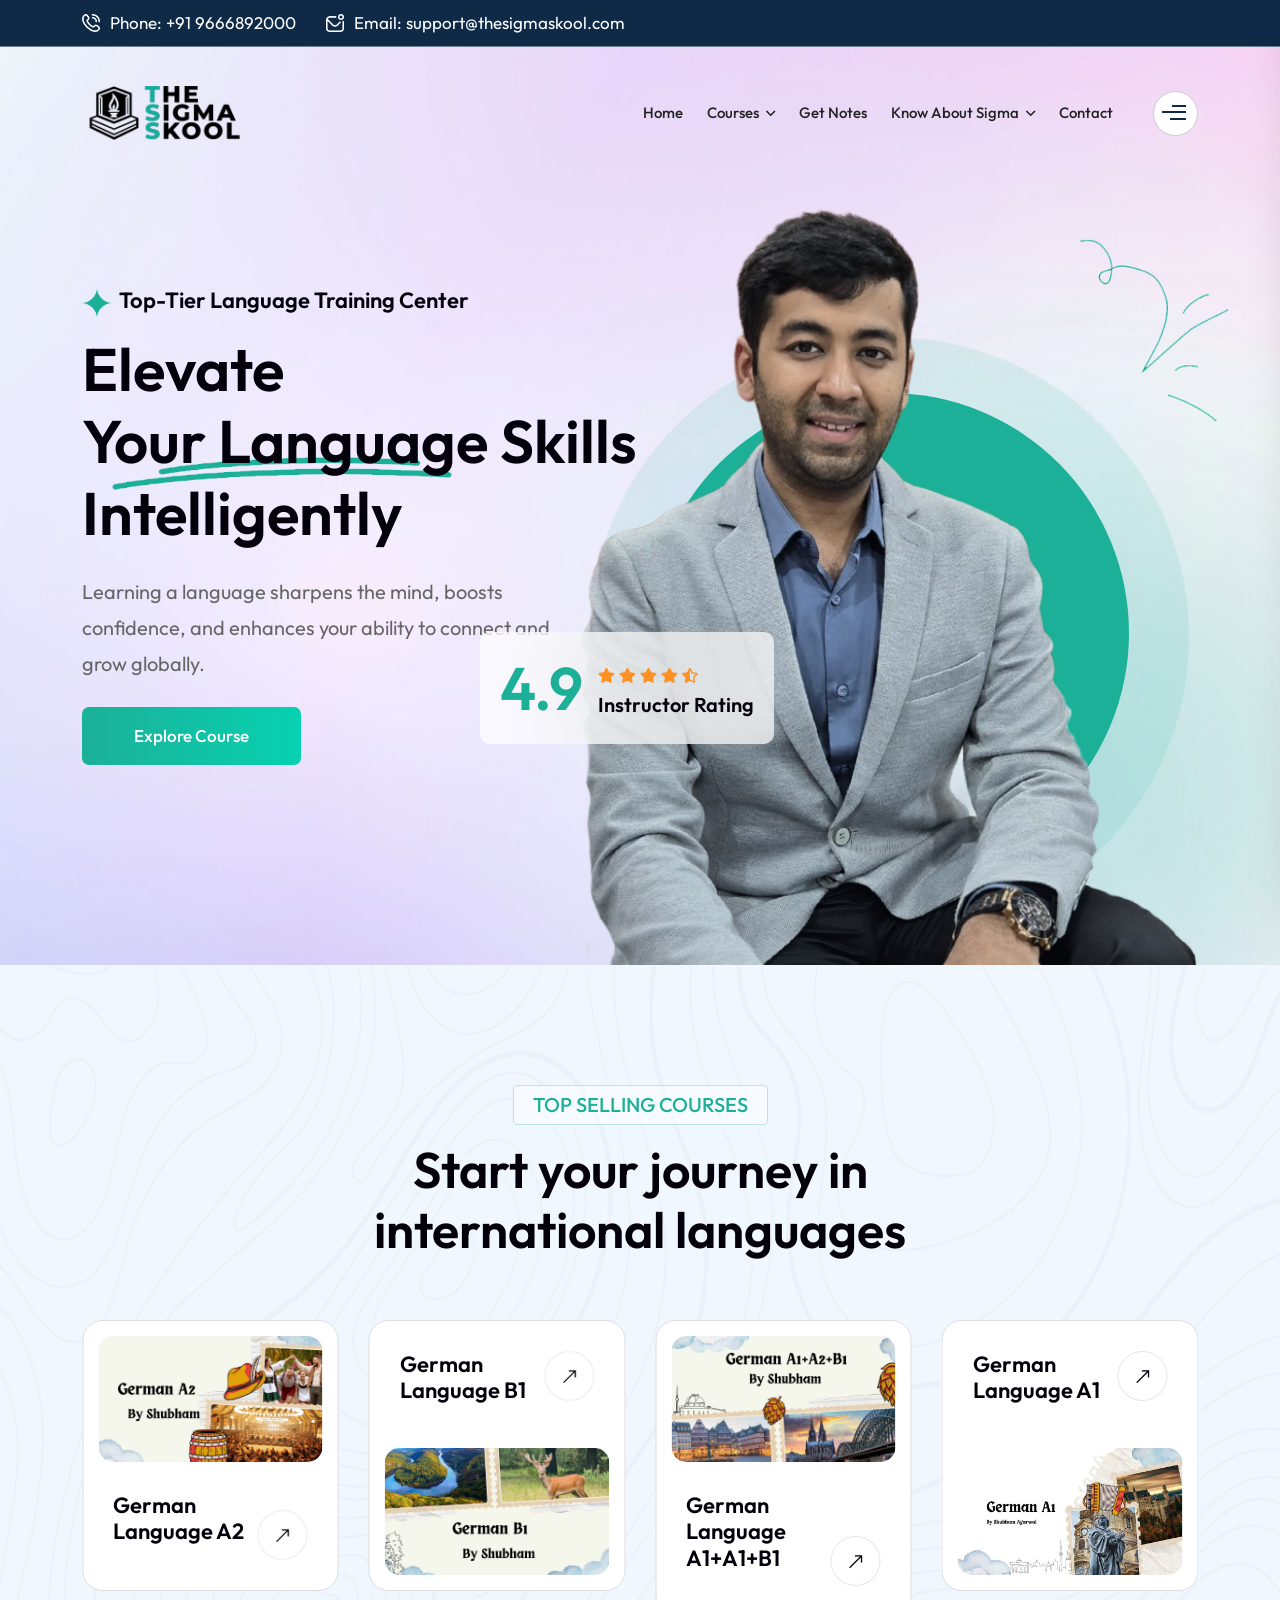
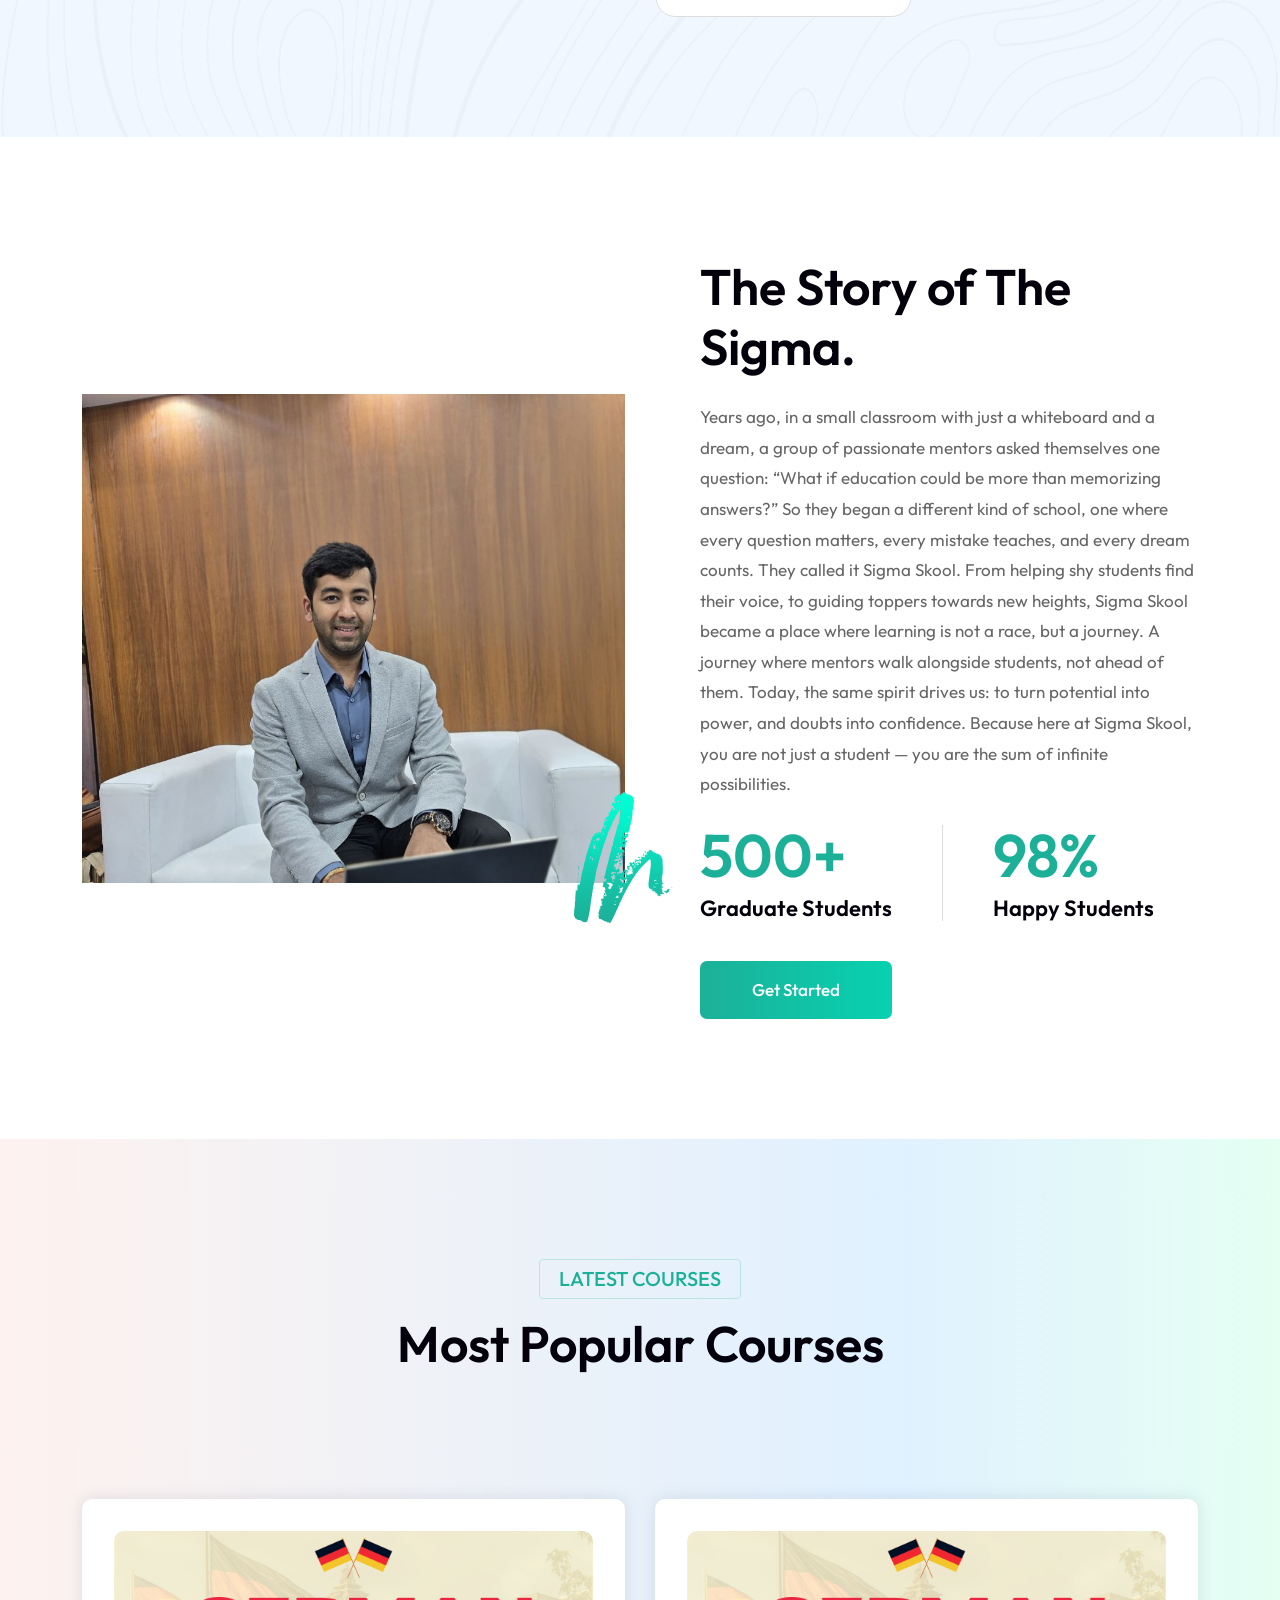
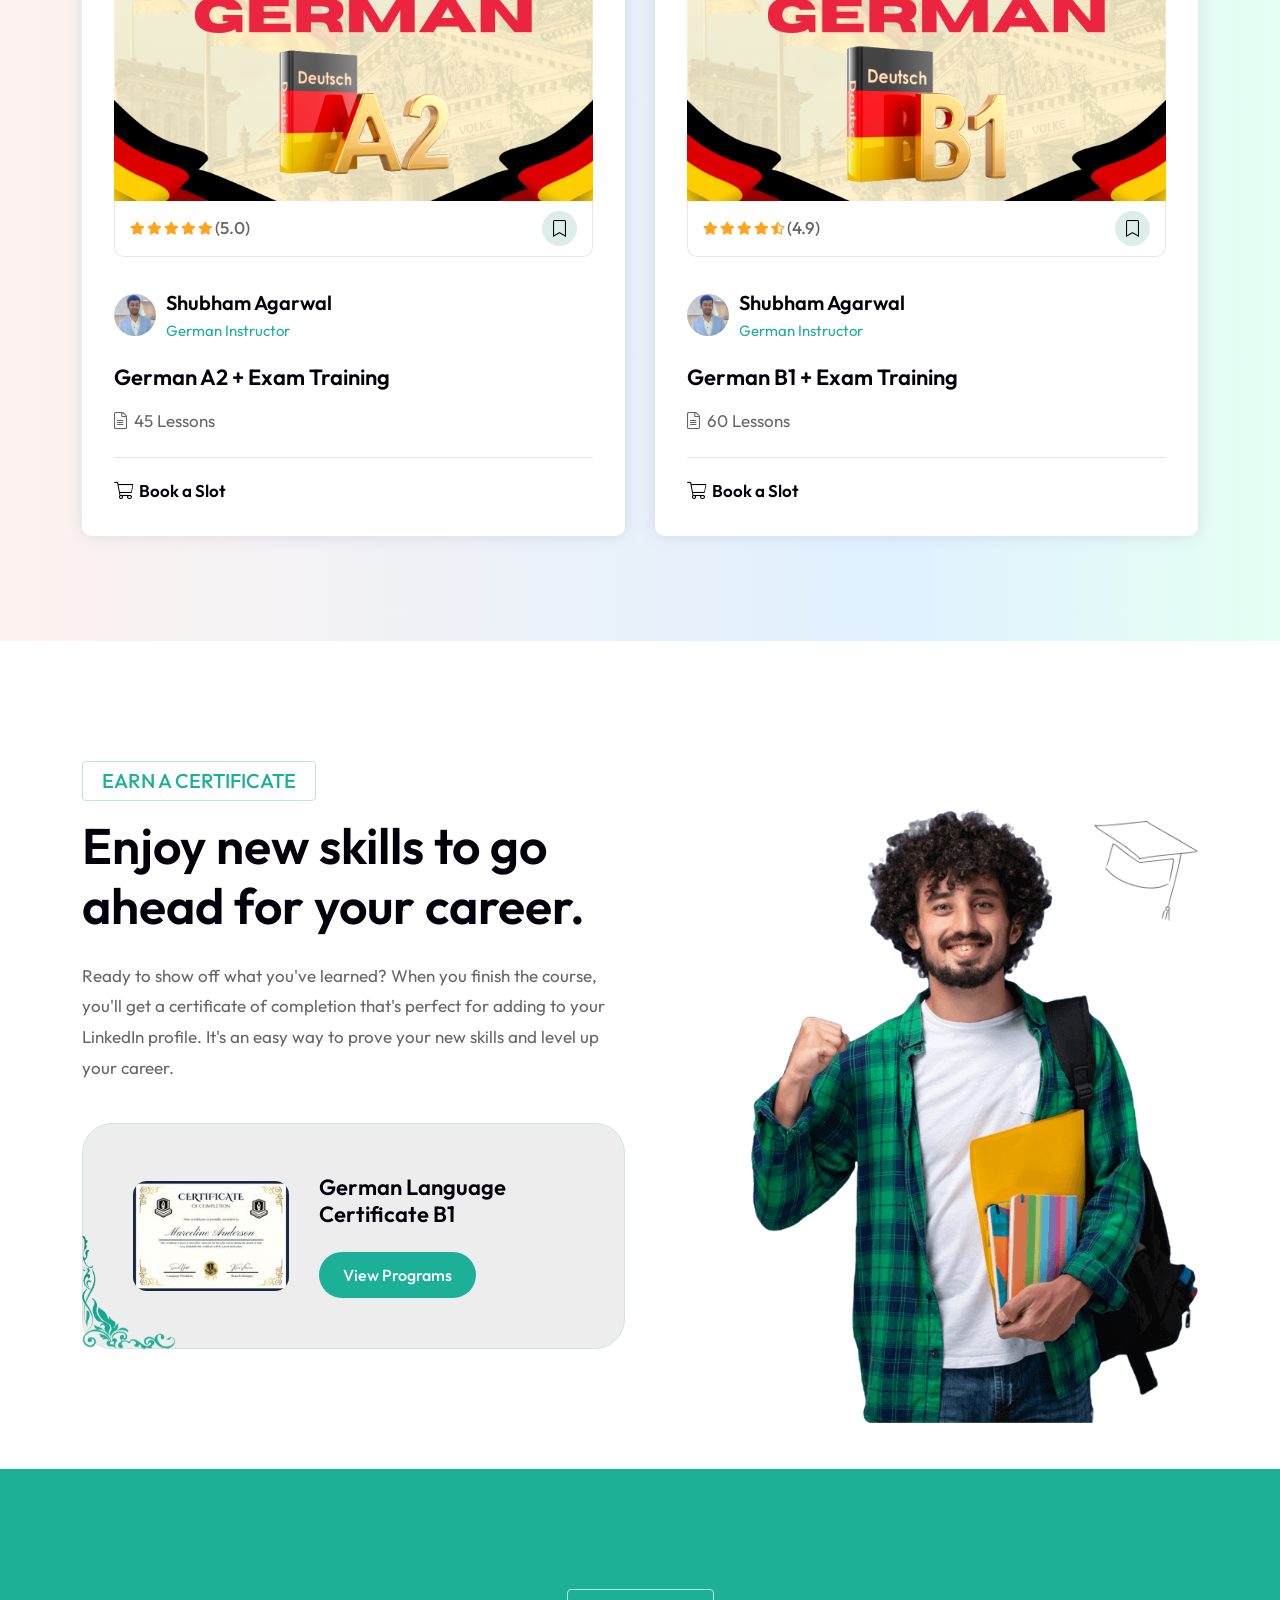
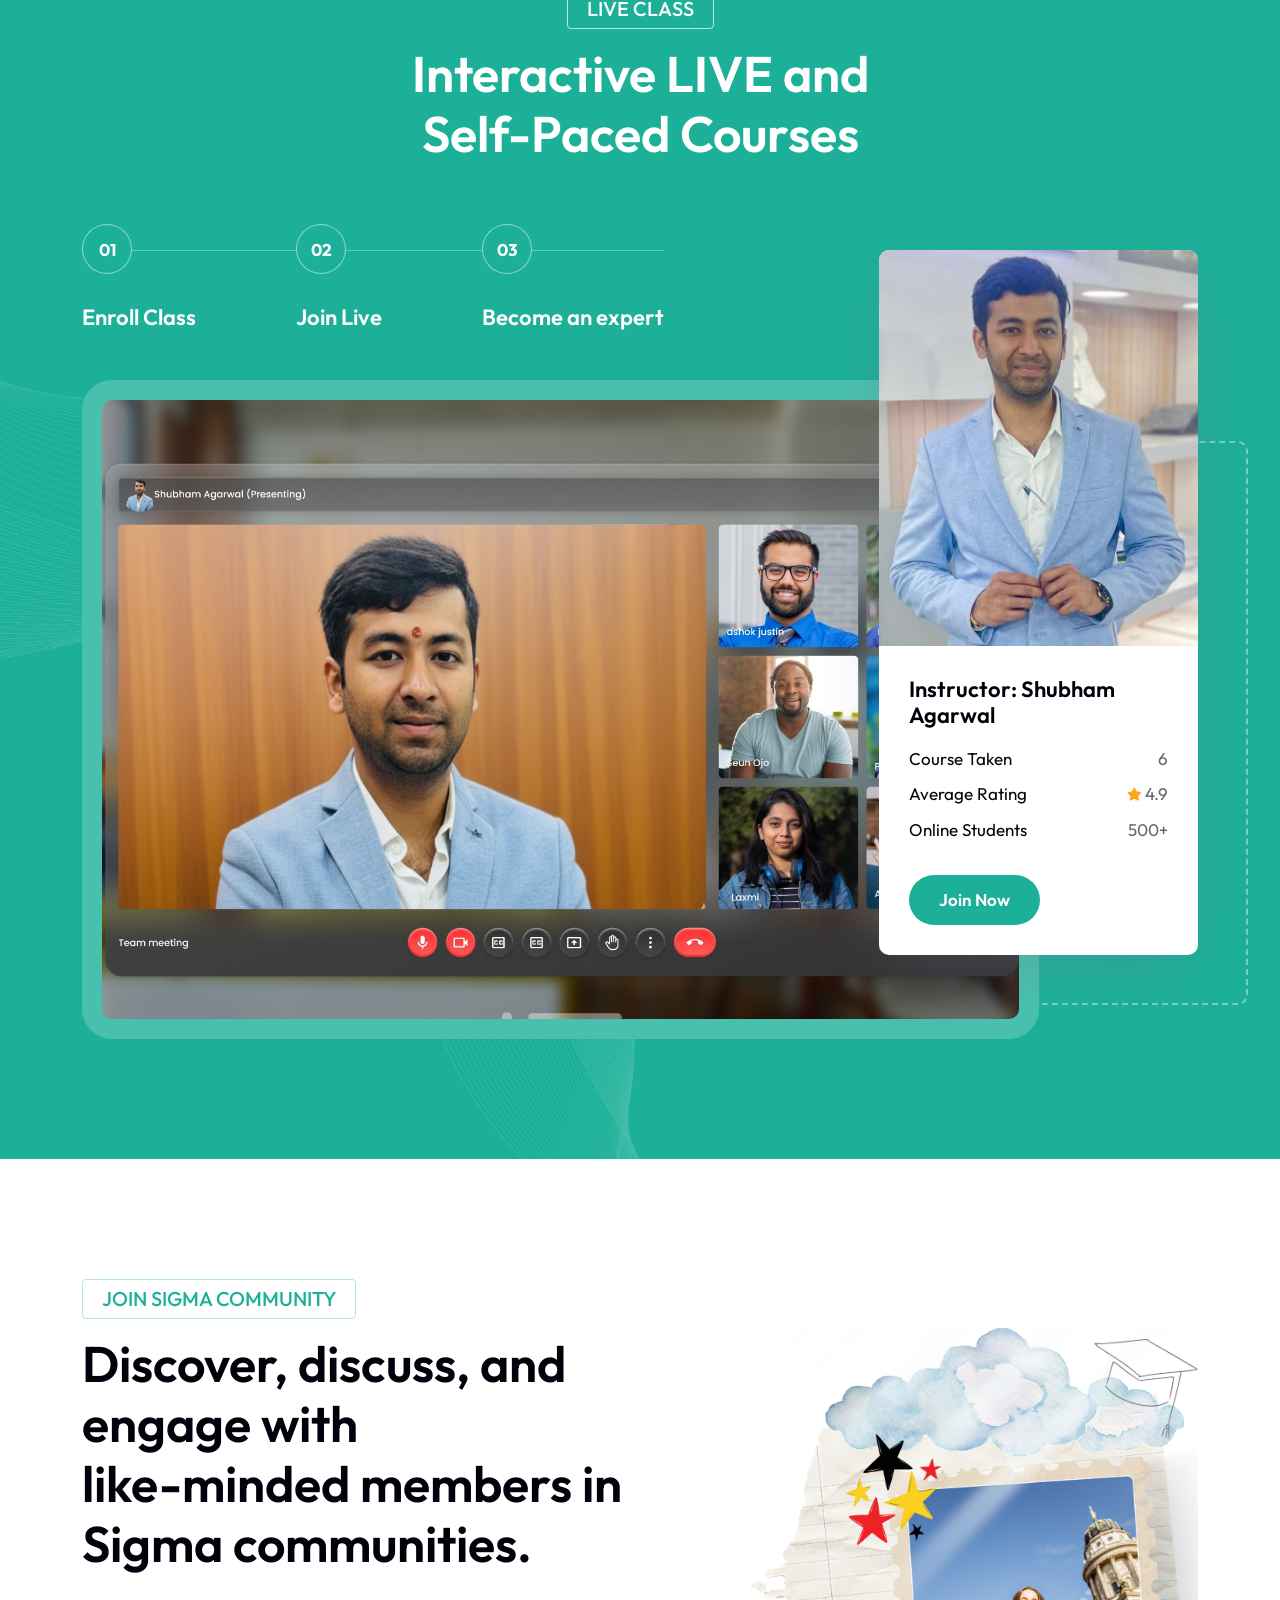
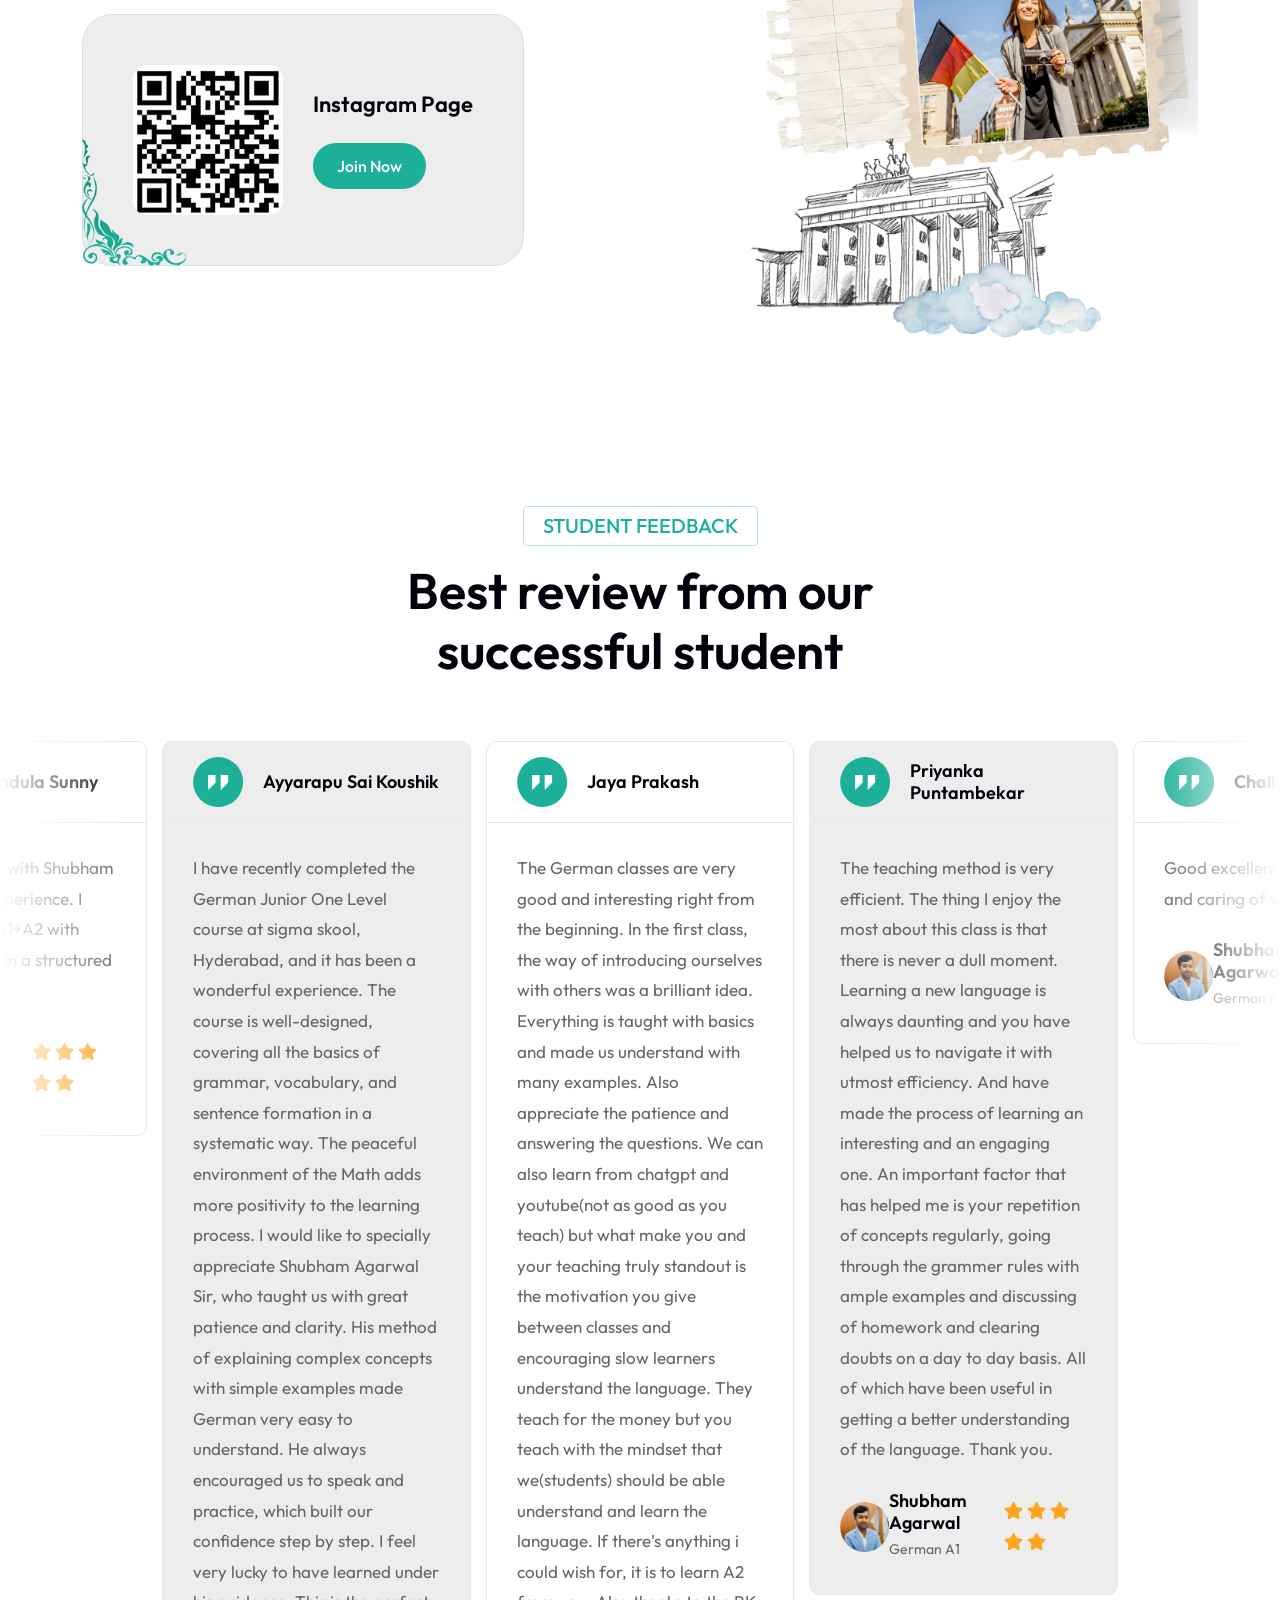
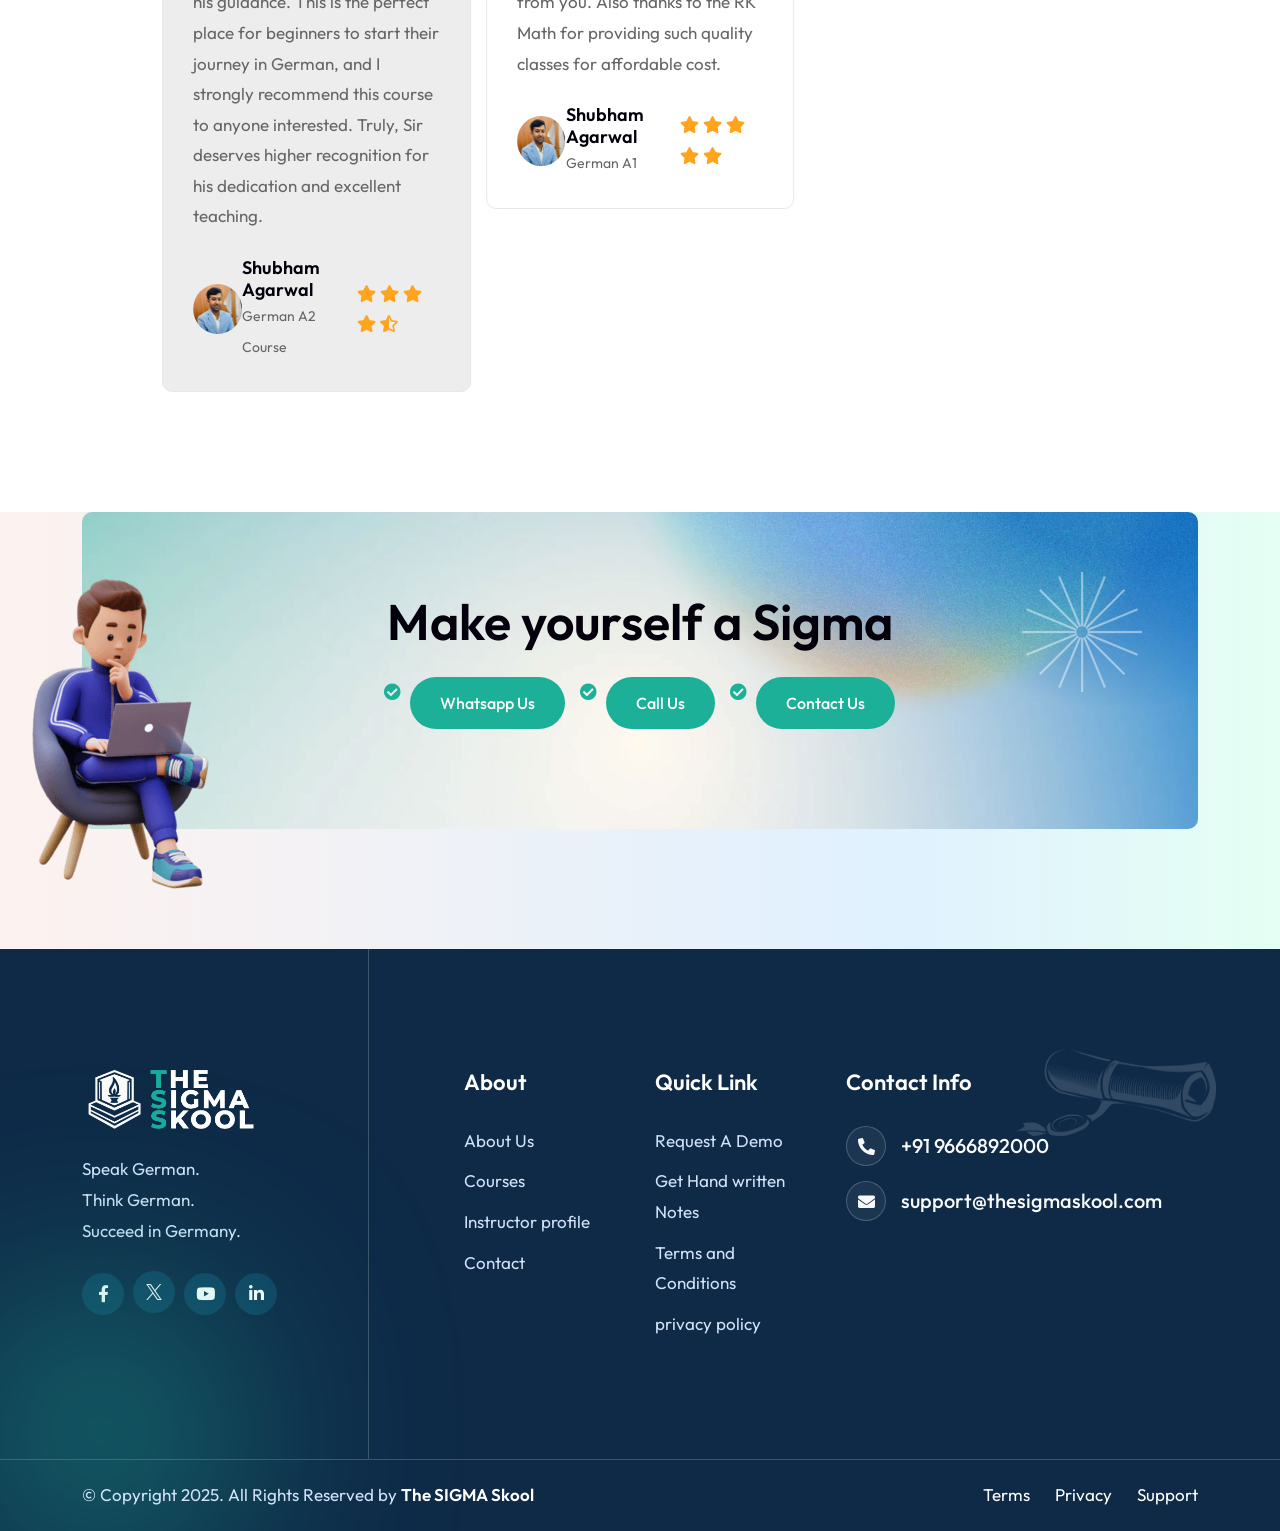
==== commit b49a93ed: "update" ====
--- a/index.html
+++ b/index.html
@@ -420,7 +420,7 @@
                                 Learning a language sharpens the mind, boosts confidence, and enhances your ability to
                                 connect and grow globally.
                             </p>
-                            <a class="btn btn-md btn-gradient animation" href="course-filter-list-sidebar.html">Explore
+                            <a class="btn btn-md btn-gradient animation" href="#courses">Explore
                                 Course</a>
                         </div>
                     </div>
@@ -721,7 +721,7 @@
                                                     <img src="assets/img/courses/profile.png" alt="Image Not Found">
                                                     <a href="profile.html">Shubham Agarwal <span>German Instructor</span></a>
                                                 </div>
-                                                <h4><a href="course-single.html">German A1 + Exam Training</a></h4>
+                                                <h4><a href="a1.html">German A1 + Exam Training</a></h4>
                                                 <div class="course-meta">
                                                     <ul>
                                                         <li>
@@ -768,7 +768,7 @@
                                                     <img src="assets/img/courses/profile.png" alt="Image Not Found">
                                                     <a href="profile.html">Shubham Agarwal <span>German Instructor</span></a>
                                                 </div>
-                                                <h4><a href="course-single.html">German A2 + Exam Training</a></h4>
+                                                <h4><a href="a2.html">German A2 + Exam Training</a></h4>
                                                 <div class="course-meta">
                                                     <ul>
                                                         <li>
@@ -815,7 +815,7 @@
                                                     <img src="assets/img/courses/profile.png" alt="Image Not Found">
                                                     <a href="profile.html">Shubham Agarwal <span>German Instructor</span></a>
                                                 </div>
-                                                <h4><a href="course-single.html">German B1 + Exam Training</a></h4>
+                                                <h4><a href="b1.html">German B1 + Exam Training</a></h4>
                                                 <div class="course-meta">
                                                     <ul>
                                                         <li>
@@ -862,7 +862,7 @@
                                                     <img src="assets/img/courses/profile.png" alt="Image Not Found">
                                                     <a href="profile.html">Shubham Agarwal<span>German Instructor</span></a>
                                                 </div>
-                                                <h4><a href="course-single.html">German Combo pack A1+A2+B1 + Exam
+                                                <h4><a href="a1a2b1.html">German Combo pack A1+A2+B1 + Exam
                                                         Training</a></h4>
                                                 <div class="course-meta">
                                                     <ul>
@@ -910,7 +910,7 @@
                                                     <img src="assets/img/courses/profile.png" alt="Image Not Found">
                                                     <a href="profile.html">Shubham Agarwal<span>German Instructor</span></a>
                                                 </div>
-                                                <h4><a href="course-single.html">German A1+A2 Combo + Exam Training</a>
+                                                <h4><a href="a1a2.html">German A1+A2 Combo + Exam Training</a>
                                                 </h4>
                                                 <div class="course-meta">
                                                     <ul>
@@ -958,7 +958,7 @@
                                                     <img src="assets/img/courses/profile.png" alt="Image Not Found">
                                                     <a href="#">Shubham Agarwal <span>German Instructor</span></a>
                                                 </div>
-                                                <h4><a href="course-single.html">German A2+B1 Combo + Exam Training</a>
+                                                <h4><a href="a2b1.html">German A2+B1 Combo + Exam Training</a>
                                                 </h4>
                                                 <div class="course-meta">
                                                     <ul>
@@ -1028,23 +1028,38 @@
                                                 <img src="assets/img/thumb/15.jpg" alt="Image Not Found">
                                             </div>
                                             <div class="info">
-                                                <h4>German Language A2</h4>
-                                                <span>Total Awarded 450+</span>
+                                                <h4>German Language Certificate A2</h4>
+                                                <!-- <span>Total Awarded 450+</span> -->
                                                 <a class="btn circle btn-theme animation" href="a2.html">View
                                                     Programs</a>
                                             </div>
                                         </div>
                                     </div>
                                     <!-- Single Item -->
-                                    <!-- Single Item -->
+                                                                         <!-- Single Item -->
                                     <div class="swiper-slide">
                                         <div class="certificate-items">
                                             <div class="thumb">
                                                 <img src="assets/img/thumb/15.jpg" alt="Image Not Found">
                                             </div>
                                             <div class="info">
+                                                <h4>German Language Certificate B1</h4>
+                                                <!-- <span>Total Awarded 450+</span> -->
+                                                <a class="btn circle btn-theme animation" href="a2.html">View
+                                                    Programs</a>
+                                            </div>
+                                        </div>
+                                    </div>
+                                    <!-- Single Item -->
+                                    <!-- Single Item -->
+                                    <div class="swiper-slide">
+                                        <div class="certificate-items">
+                                            <div class="thumb">
+                                                <img src="assets/img/thumb/15.jpg" alt="Image Not Found">
+                                            </div>
+                                            <div class="info">
                                                 <h4>German Language Certificate A1</h4>
-                                                <span>Total Awarded 500+</span>
+                                                <!-- <span>Total Awarded 500+</span> -->
                                                 <a class="btn circle btn-theme animation" href="a1.html">View
                                                     Programs</a>
                                             </div>
@@ -1111,7 +1126,7 @@
                                     </li>
                                     <li><strong>Online Students</strong> 500+</li>
                                 </ul>
-                                <a href="course-single.html" class="btn-style-two mt-30">
+                                <a href="https://whatsapp.com/channel/0029Vb6ckqZEwEk3TnlFc53n" class="btn-style-two mt-30">
                                     <span>Join Now</span> <i class="fas fa-long-arrow-right"></i>
                                 </a>
                             </div>
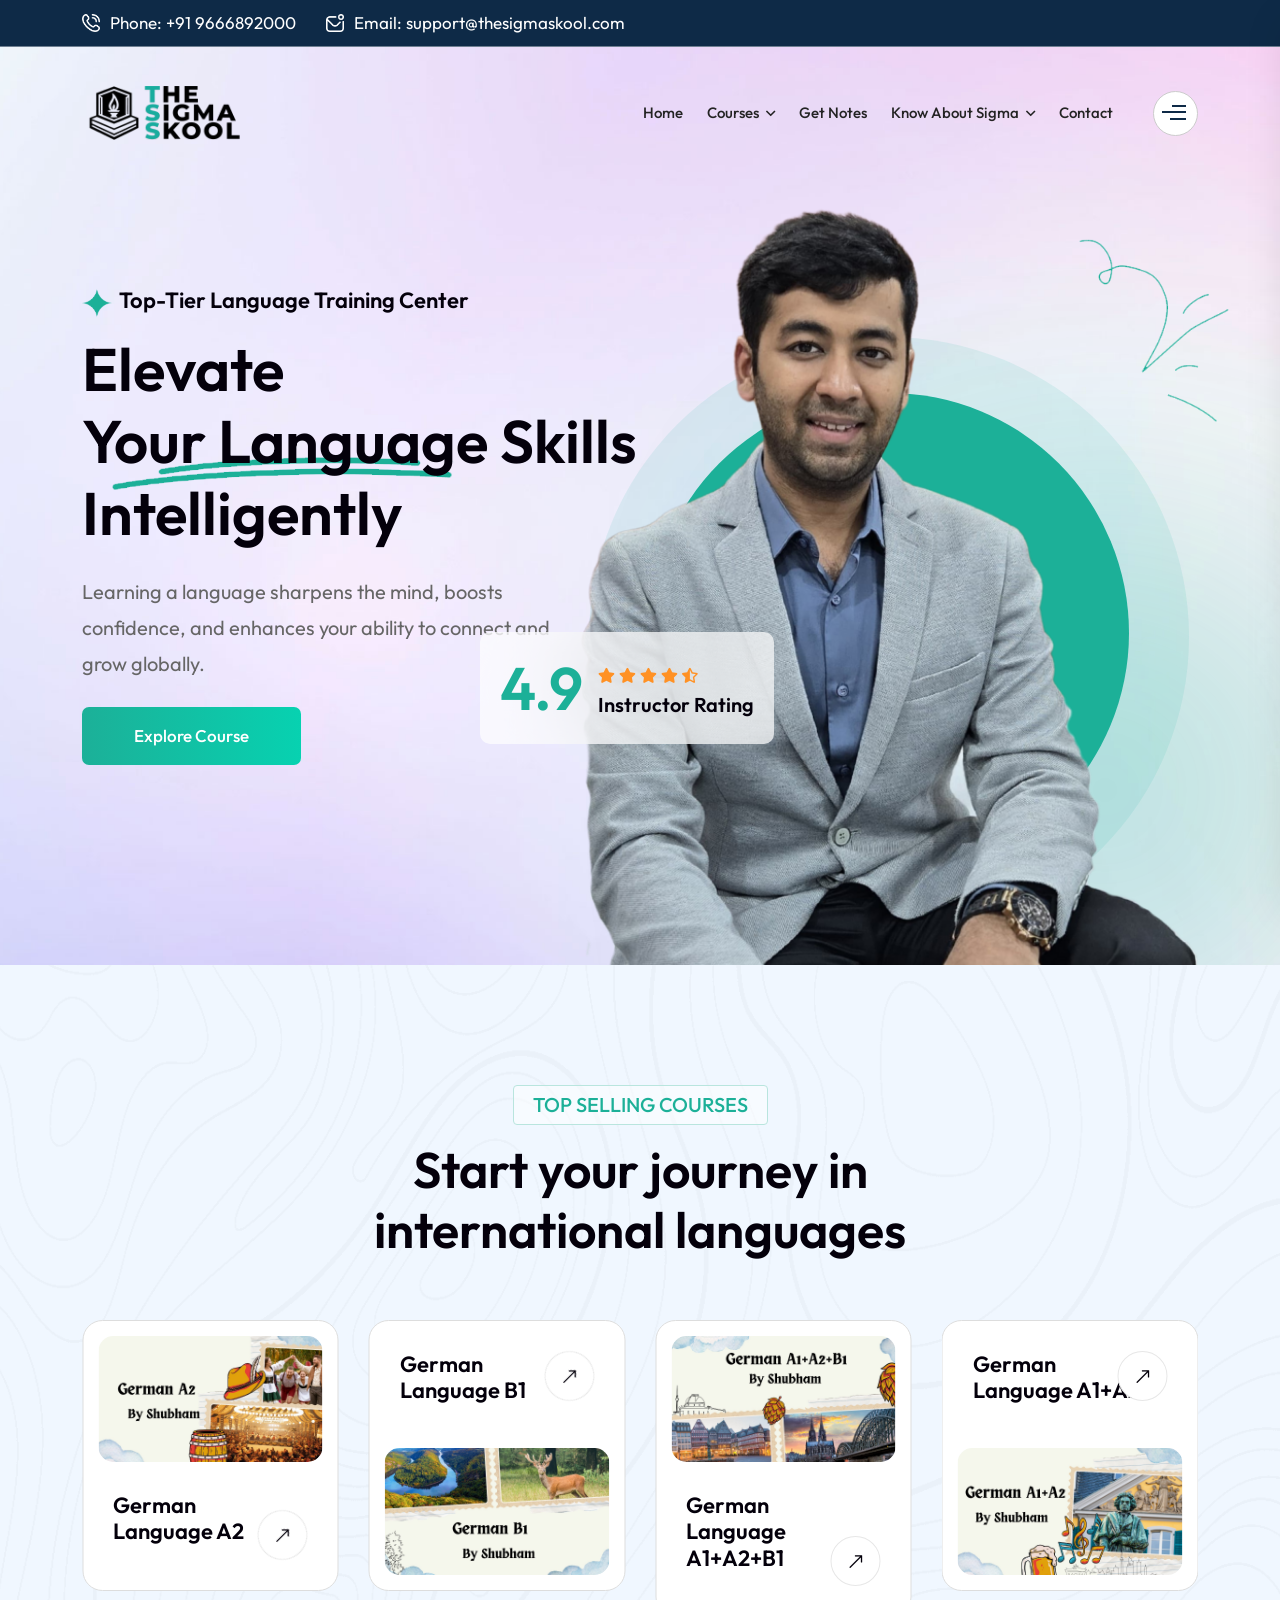
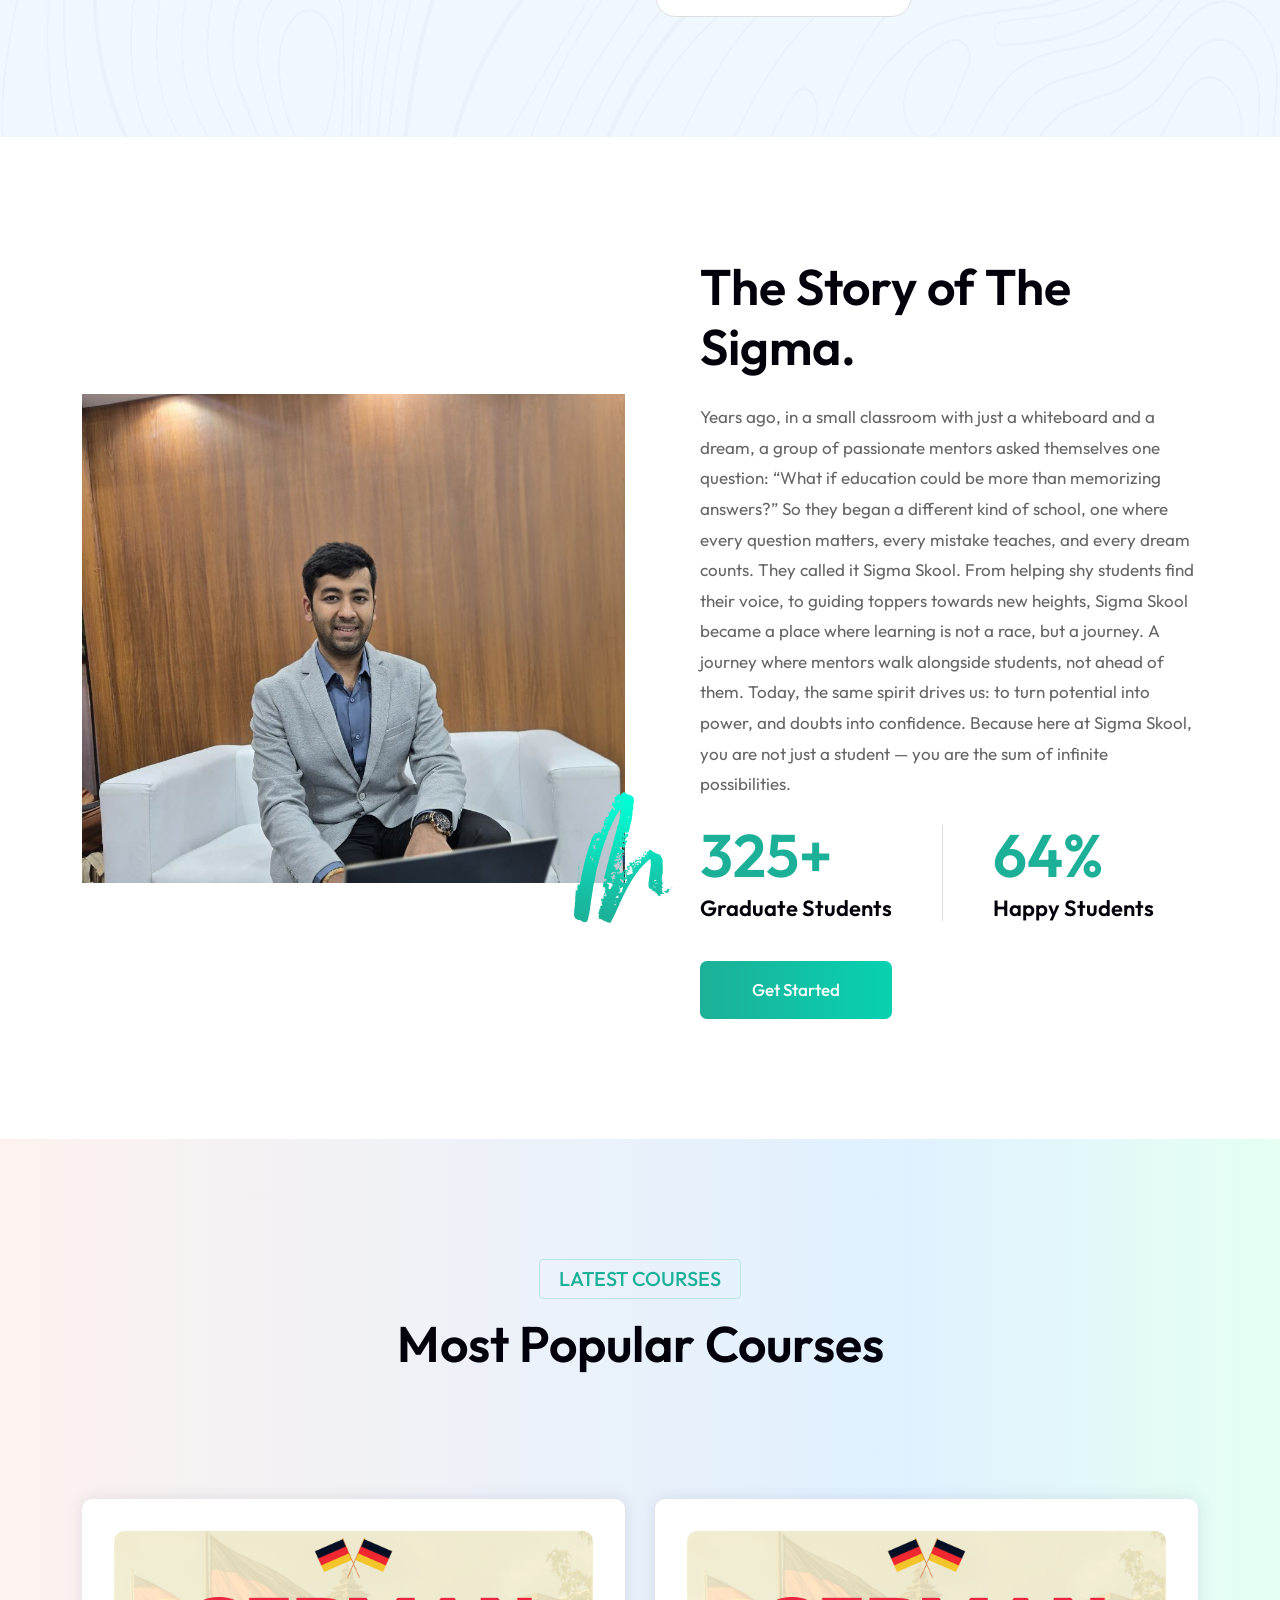
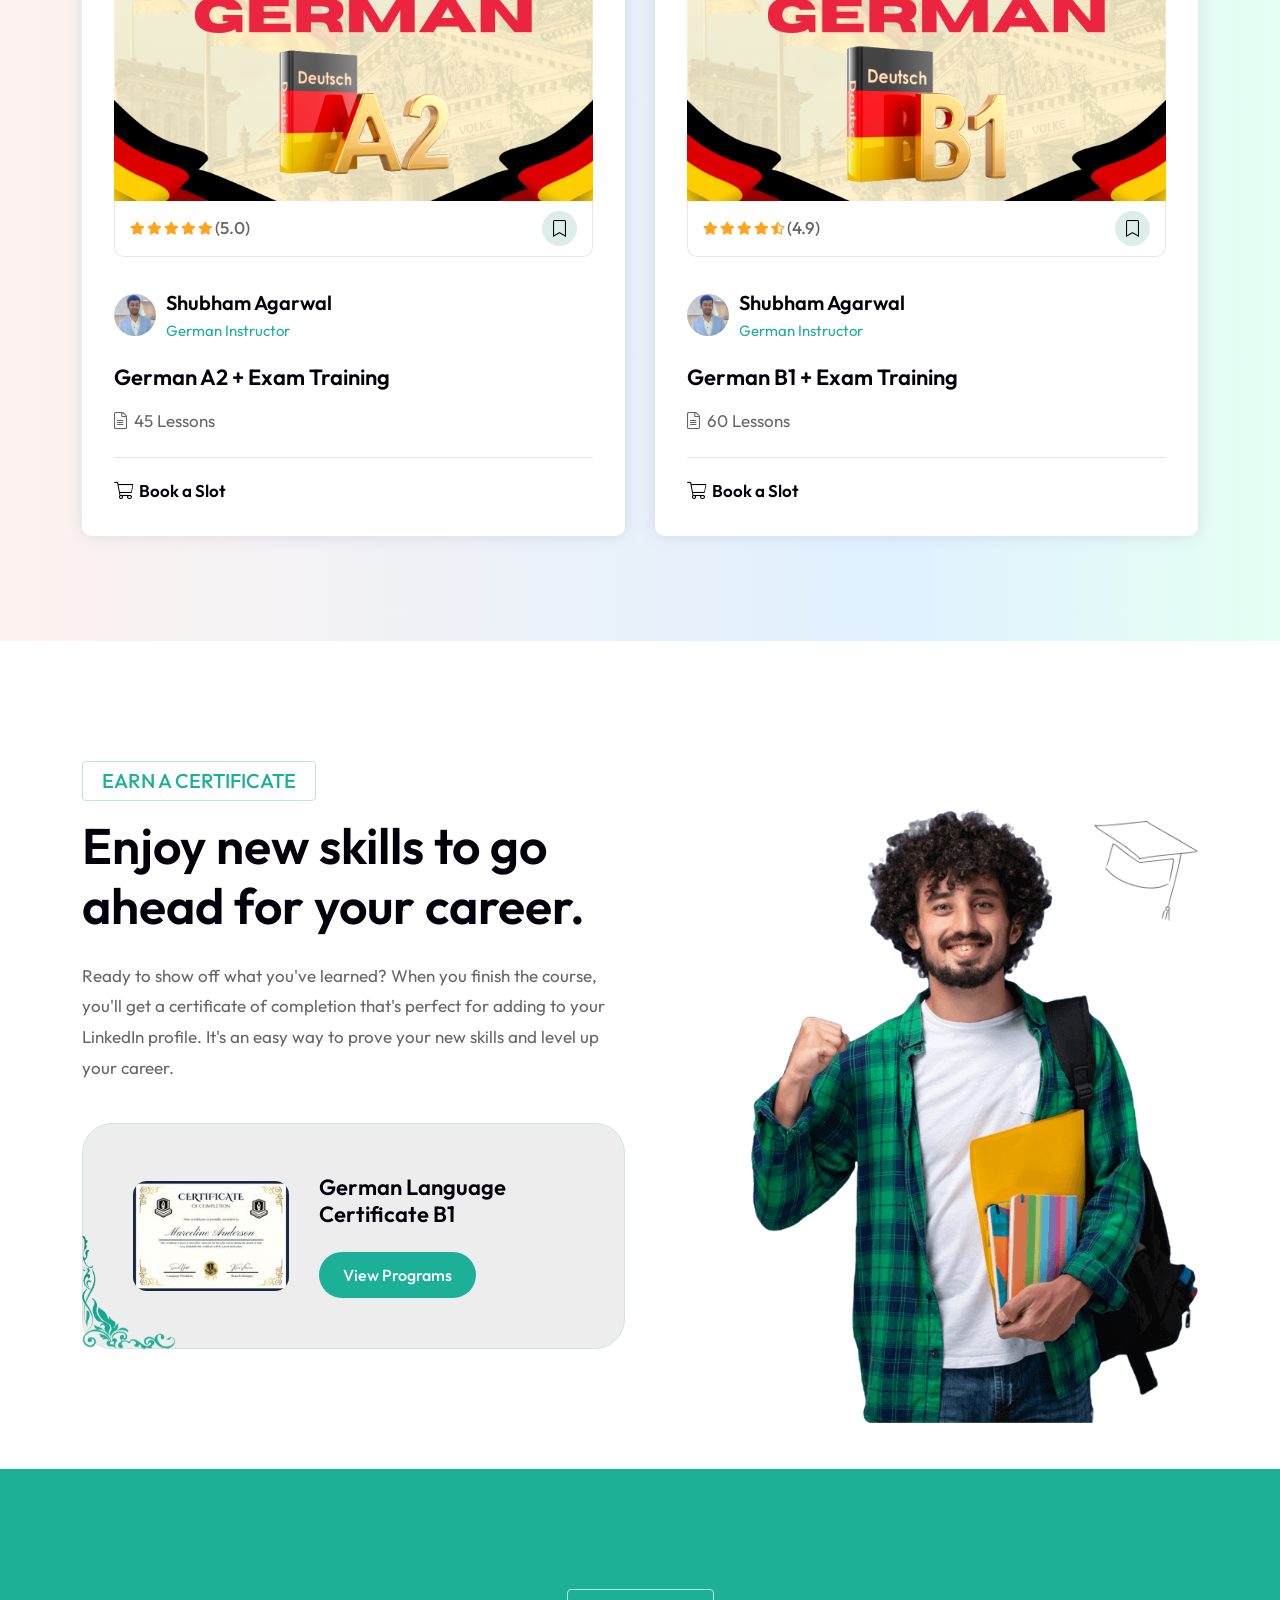
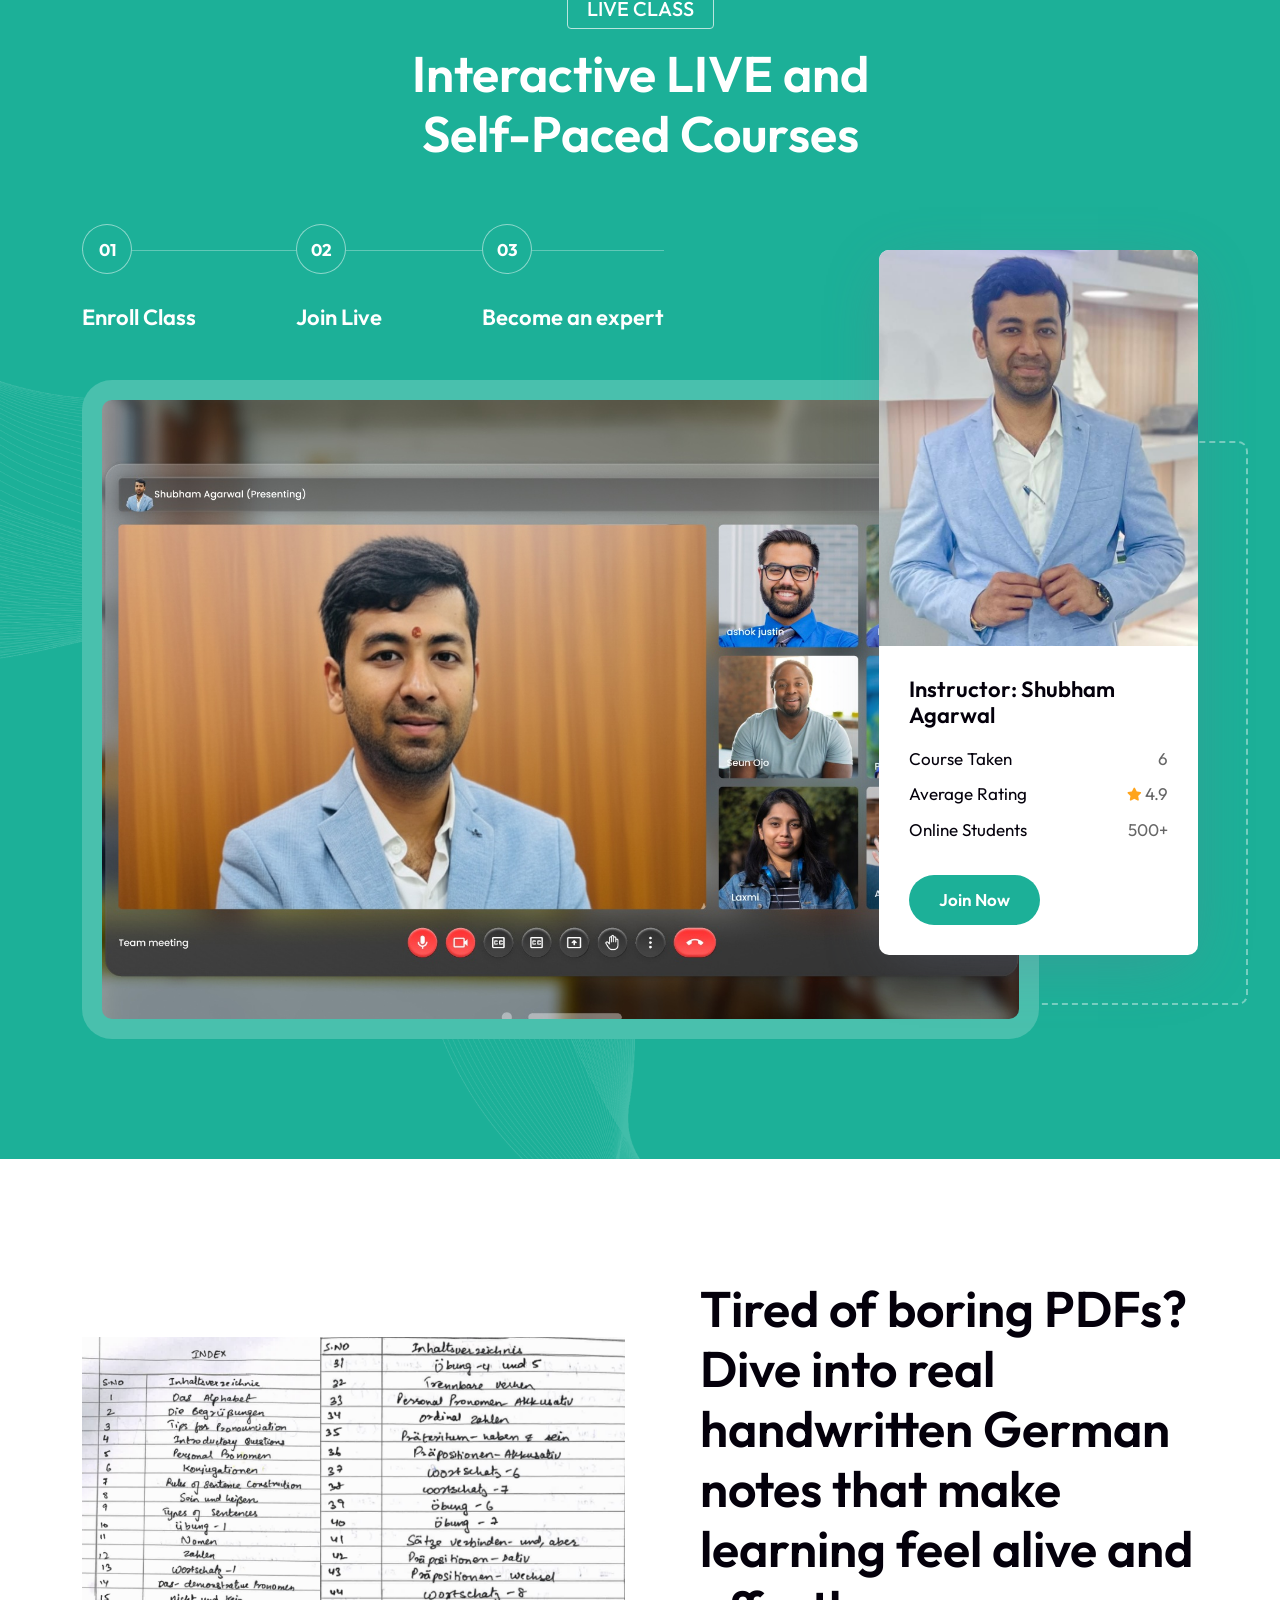
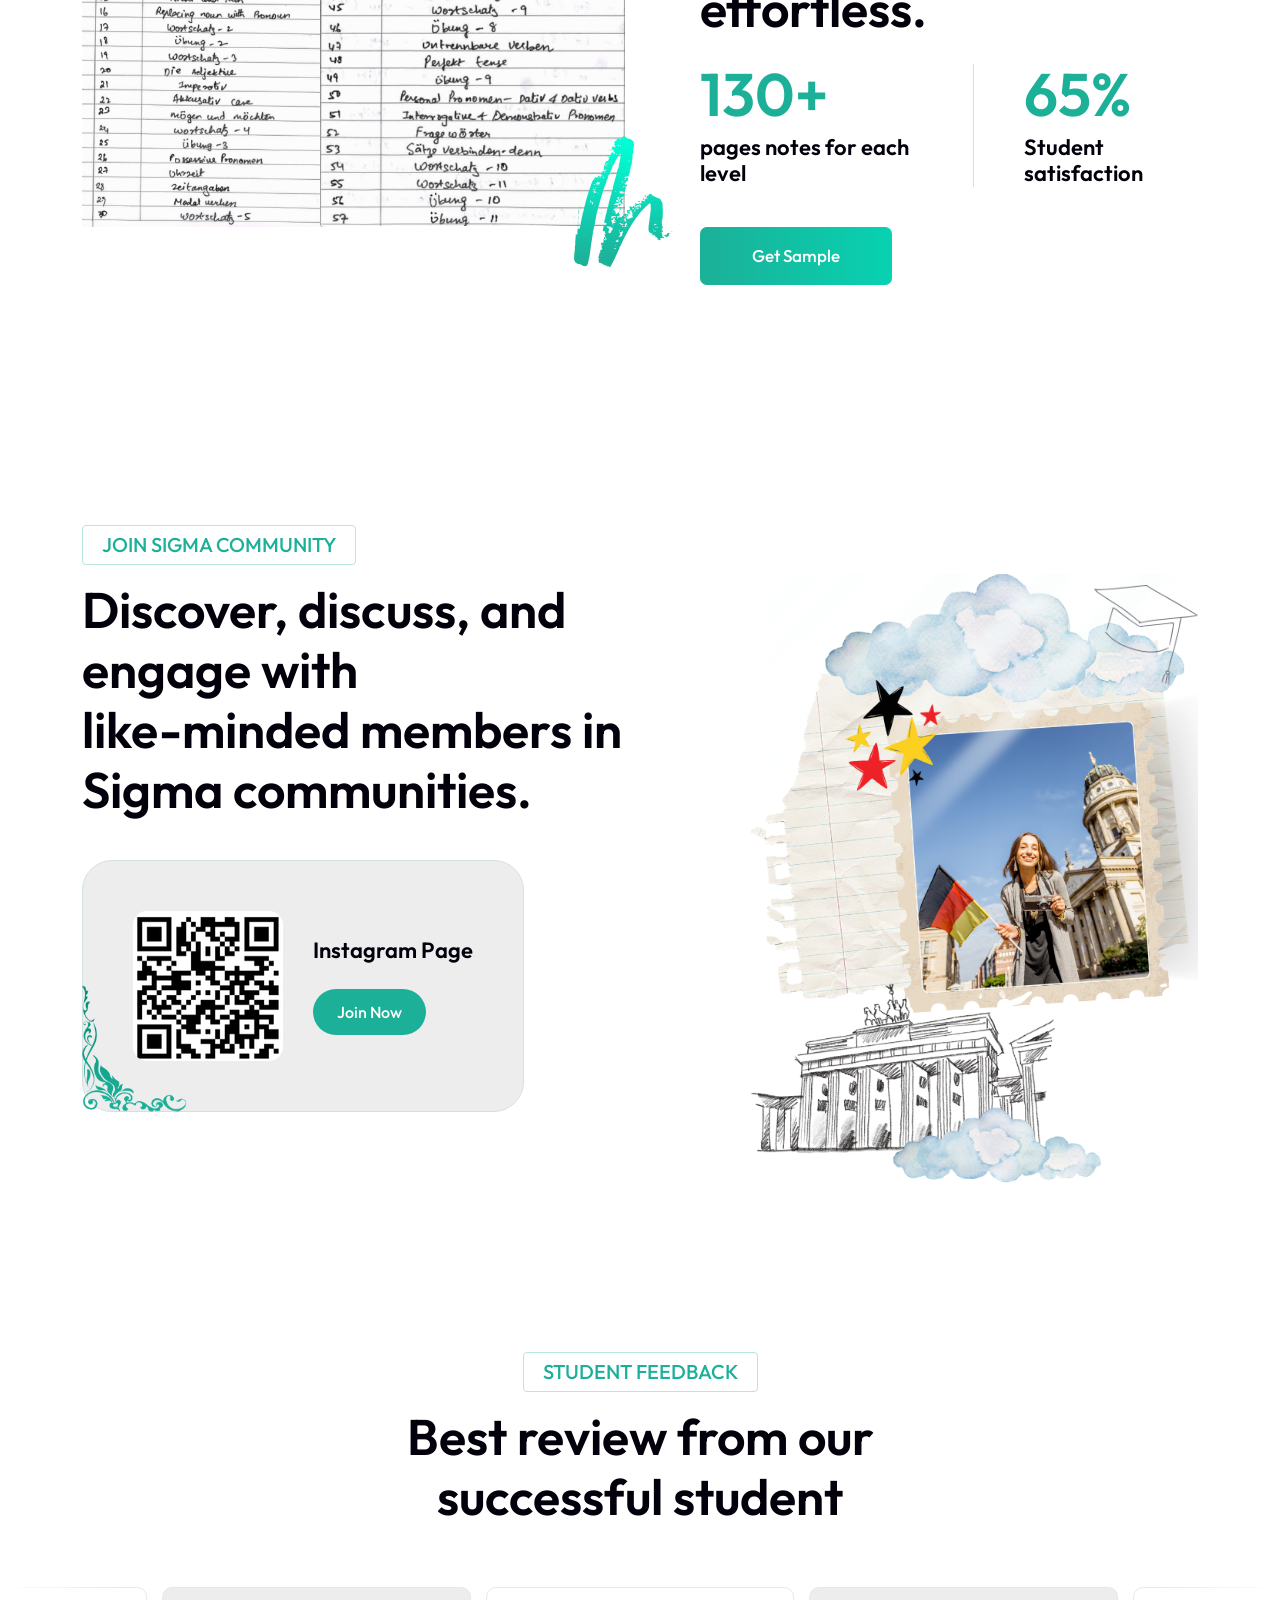
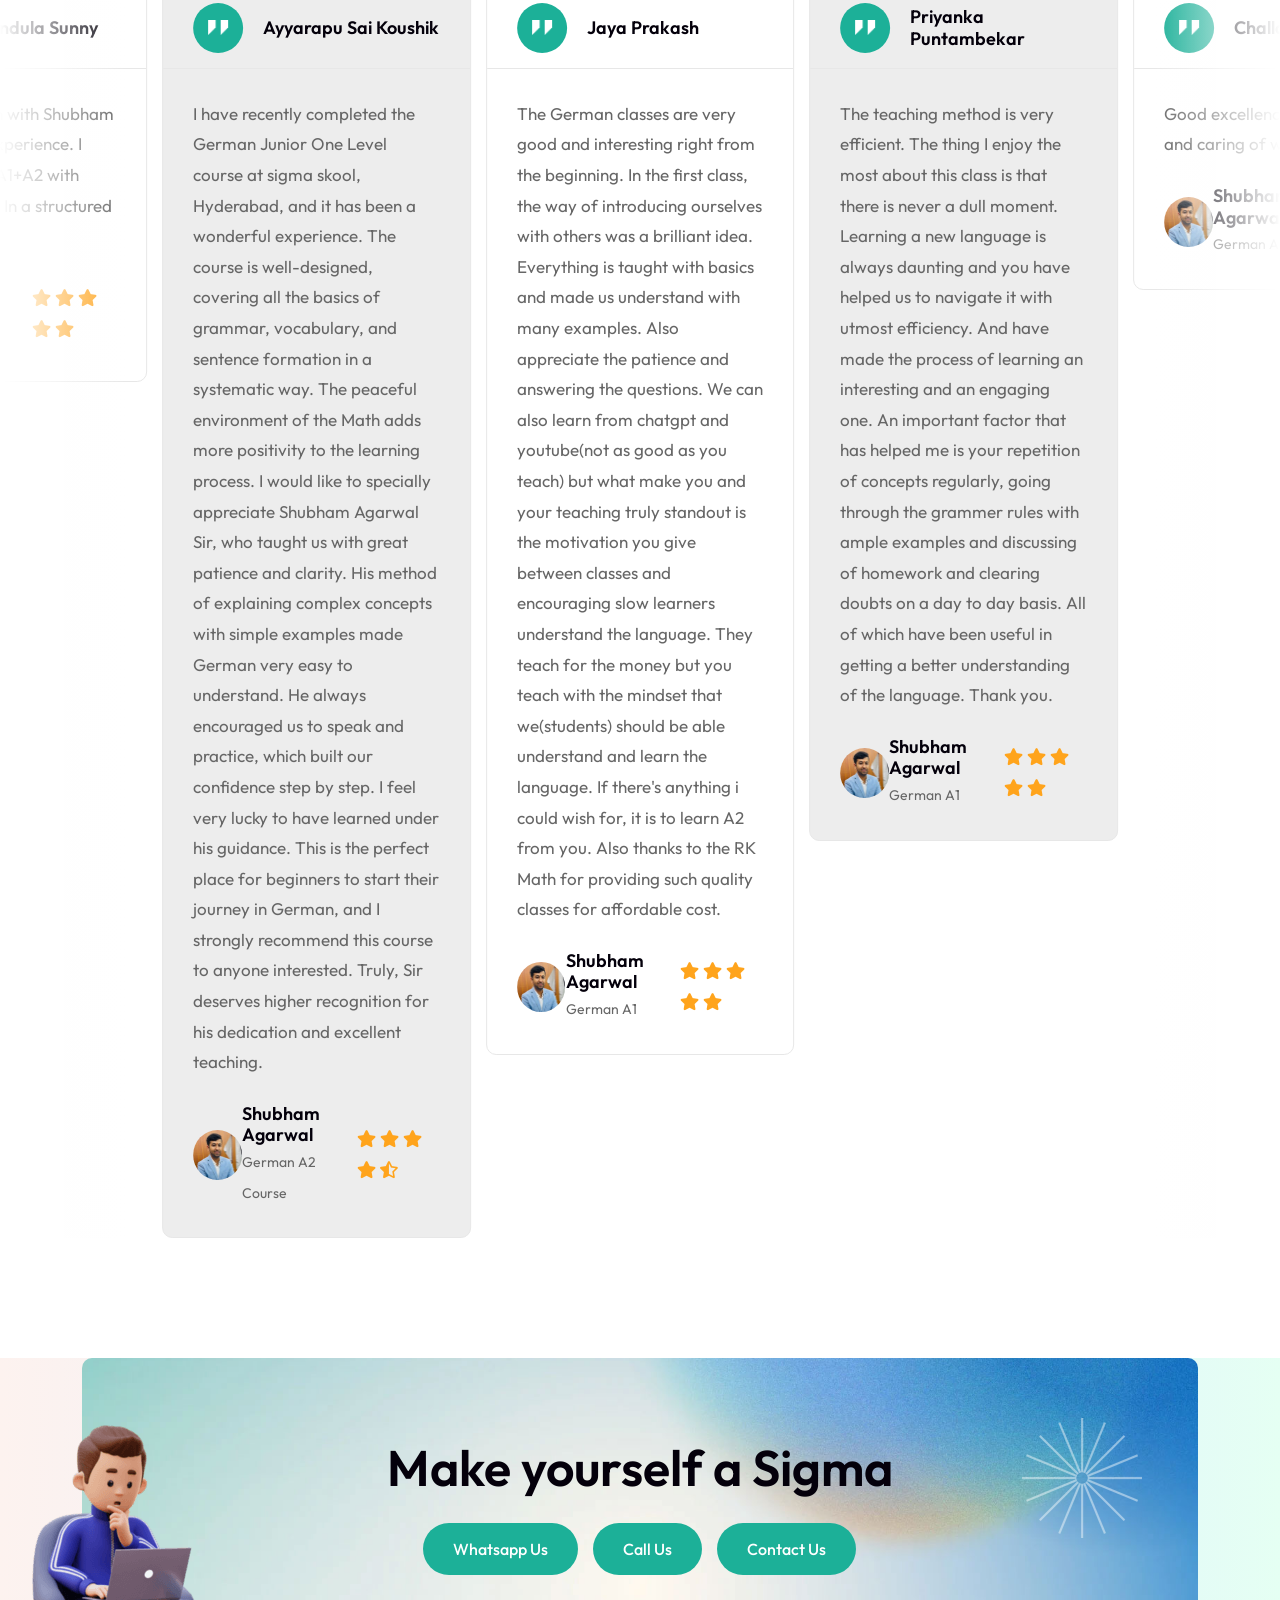
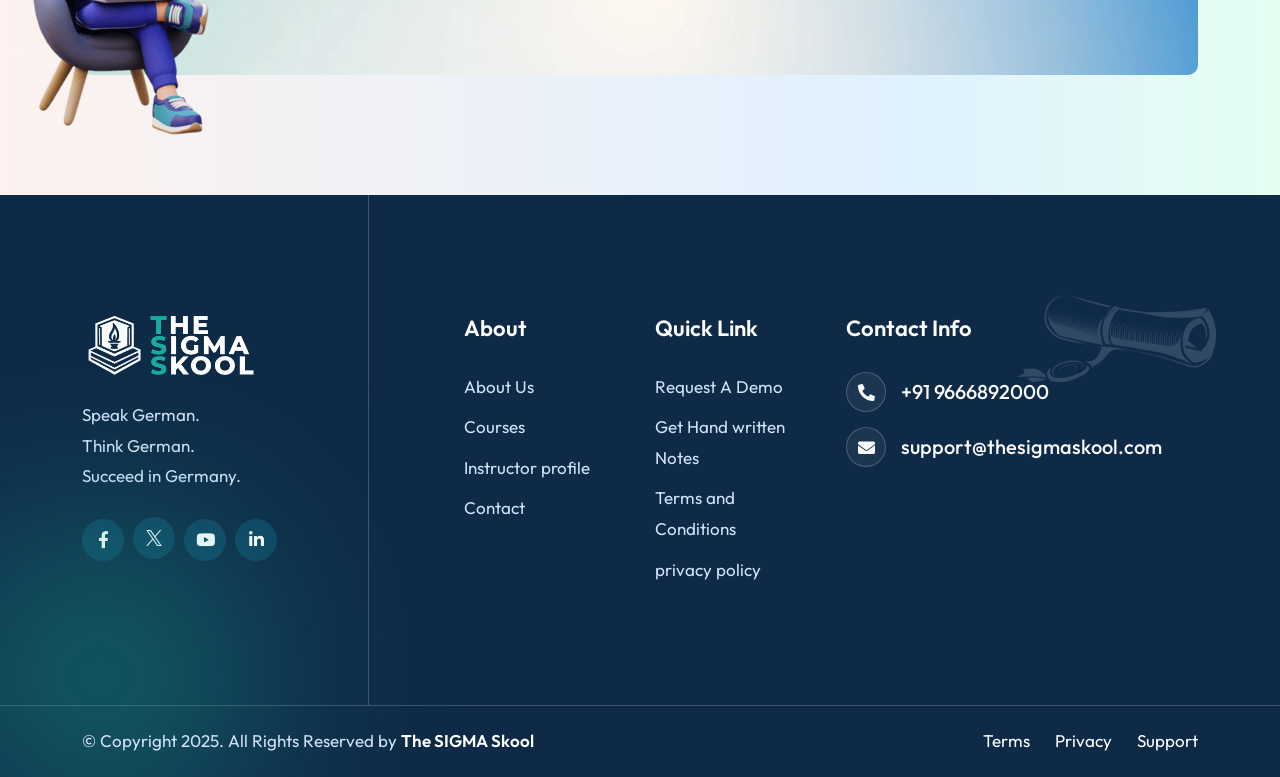
==== commit 39eb4d02: "push" ====
--- a/index.html
+++ b/index.html
@@ -525,12 +525,45 @@
                                 <div class="category-style-two-item wow fadeInUp" data-wow-delay="100ms">
                                     <a href="a1a2b1.html">
                                         <div class="info">
-                                            <h4>German <strong> Language A1+A1+B1</strong></h4>
+                                            <h4>German <strong> Language A1+A2+B1</strong></h4>
                                             <!-- <span>3 Courses</span> -->
                                         </div>
                                         <i class="fas fa-long-arrow-right"></i>
                                         <div class="thumb">
                                             <img src="assets\img\courses\a1a2b1.jpg" alt="Image Not Found">
+                                        </div>
+                                    </a>
+                                </div>
+                            </div>
+                            <!-- End Single Item -->
+
+                                                     <!-- Single Item -->
+                            <div class="swiper-slide">
+                                <div class="category-style-two-item wow fadeInUp" data-wow-delay="100ms">
+                                    <a href="a1a2.html">
+                                        <div class="info">
+                                            <h4>German <strong> Language A1+A2</strong></h4>
+                                            <!-- <span>3 Courses</span> -->
+                                        </div>
+                                        <i class="fas fa-long-arrow-right"></i>
+                                        <div class="thumb">
+                                            <img src="assets\img\courses\a1a2.jpg" alt="Image Not Found">
+                                        </div>
+                                    </a>
+                                </div>
+                            </div>
+                            <!-- End Single Item -->
+                                                      <!-- Single Item -->
+                            <div class="swiper-slide">
+                                <div class="category-style-two-item wow fadeInUp" data-wow-delay="100ms">
+                                    <a href="a2b1.html">
+                                        <div class="info">
+                                            <h4>German <strong> Language A2+B1</strong></h4>
+                                            <!-- <span>3 Courses</span> -->
+                                        </div>
+                                        <i class="fas fa-long-arrow-right"></i>
+                                        <div class="thumb">
+                                            <img src="assets\img\courses\a2b1.jpg" alt="Image Not Found">
                                         </div>
                                     </a>
                                 </div>
@@ -1137,6 +1170,64 @@
         </div>
     </div>
     <!-- End Live Crouse -->
+       <!-- Start About 
+    ============================================= -->
+    <div class="about-style-three-area overflow-hidden default-padding" id="aboutus">
+        <div class="container">
+            <div class="about-style-three-items wow fadeInUp" data-wow-delay="200ms">
+                <div class="row align-center">
+                    <div class="col-lg-6">
+                        <div class="about-style-three-thumb">
+                            <img src="assets/img/thumb/notes.png" alt="Image Not Found">
+                            <img src="assets/img/shape/45.png" alt="Image Not Found">
+                        </div>
+                    </div>
+                    <div class="col-lg-6 pl-60 pl-md-15 pl-xs-15">
+                        <div class="about-style-three-info">
+                            <h2 class="title split-text">Tired of boring PDFs? Dive into real handwritten German notes that make learning feel alive and effortless.</h2>
+                            <!-- <p>
+                                Years ago, in a small classroom with just a whiteboard and a dream, a group of
+                                passionate mentors asked themselves
+                                one question: “What if education could be more than memorizing answers?”
+
+                                So they began a different kind of school, one where every question matters, every
+                                mistake teaches, and every dream
+                                counts. They called it Sigma Skool.
+
+                                From helping shy students find their voice, to guiding toppers towards new heights,
+                                Sigma Skool became a place where
+                                learning is not a race, but a journey. A journey where mentors walk alongside students,
+                                not ahead of them.
+
+                                Today, the same spirit drives us: to turn potential into power, and doubts into
+                                confidence.
+                                Because here at Sigma Skool, you are not just a student — you are the sum of infinite
+                                possibilities.
+                            </p> -->
+                            <div class="fact-style-two">
+                                <div class="fun-fact">
+                                    <div class="counter">
+                                        <div class="timer" data-to="200" data-speed="2000">200</div>
+                                        <div class="operator">+</div>
+                                    </div>
+                                    <h4>pages notes for each level</h4>
+                                </div>
+                                <div class="fun-fact">
+                                    <div class="counter">
+                                        <div class="timer" data-to="100" data-speed="2000">100</div>
+                                        <div class="operator">%</div>
+                                    </div>
+                                    <h4>Student satisfaction</h4>
+                                </div>
+                            </div>
+                            <a class="btn btn-md btn-gradient animation" href="notes_update.html">Get Sample</a>
+                        </div>
+                    </div>
+                </div>
+            </div>
+        </div>
+    </div>
+    <!-- End About -->
 <!-- Start community
     ============================================= -->
     <div class="certificate-area">
@@ -1769,7 +1860,7 @@
                             <h4 class="widget-title">Quick Link</h4>
                             <ul>
                                 <li>
-                                    <a href="https://wa.me/911234567890">Request A Demo</a>
+                                    <a href="https://wa.me/919666892000">Request A Demo</a>
                                 </li>
                                 <li>
                                     <a href="notes.html">Get Hand written Notes</a>
--- a/assets/css/style.css
+++ b/assets/css/style.css
@@ -11620,7 +11620,7 @@
 	margin-top: 25px;
 }
 
-ul.list-check li {
+/* ul.list-check li {
 	display: inline-block;
 	position: relative;
 	z-index: 1;
@@ -11636,7 +11636,7 @@
 	font-family: "Font Awesome 5 Pro";
 	font-weight: 600;
 	color: var(--color-primary);
-}
+} */
 
 .newsletter-style-one-items .shape img:nth-child(2) {
 	left: auto;
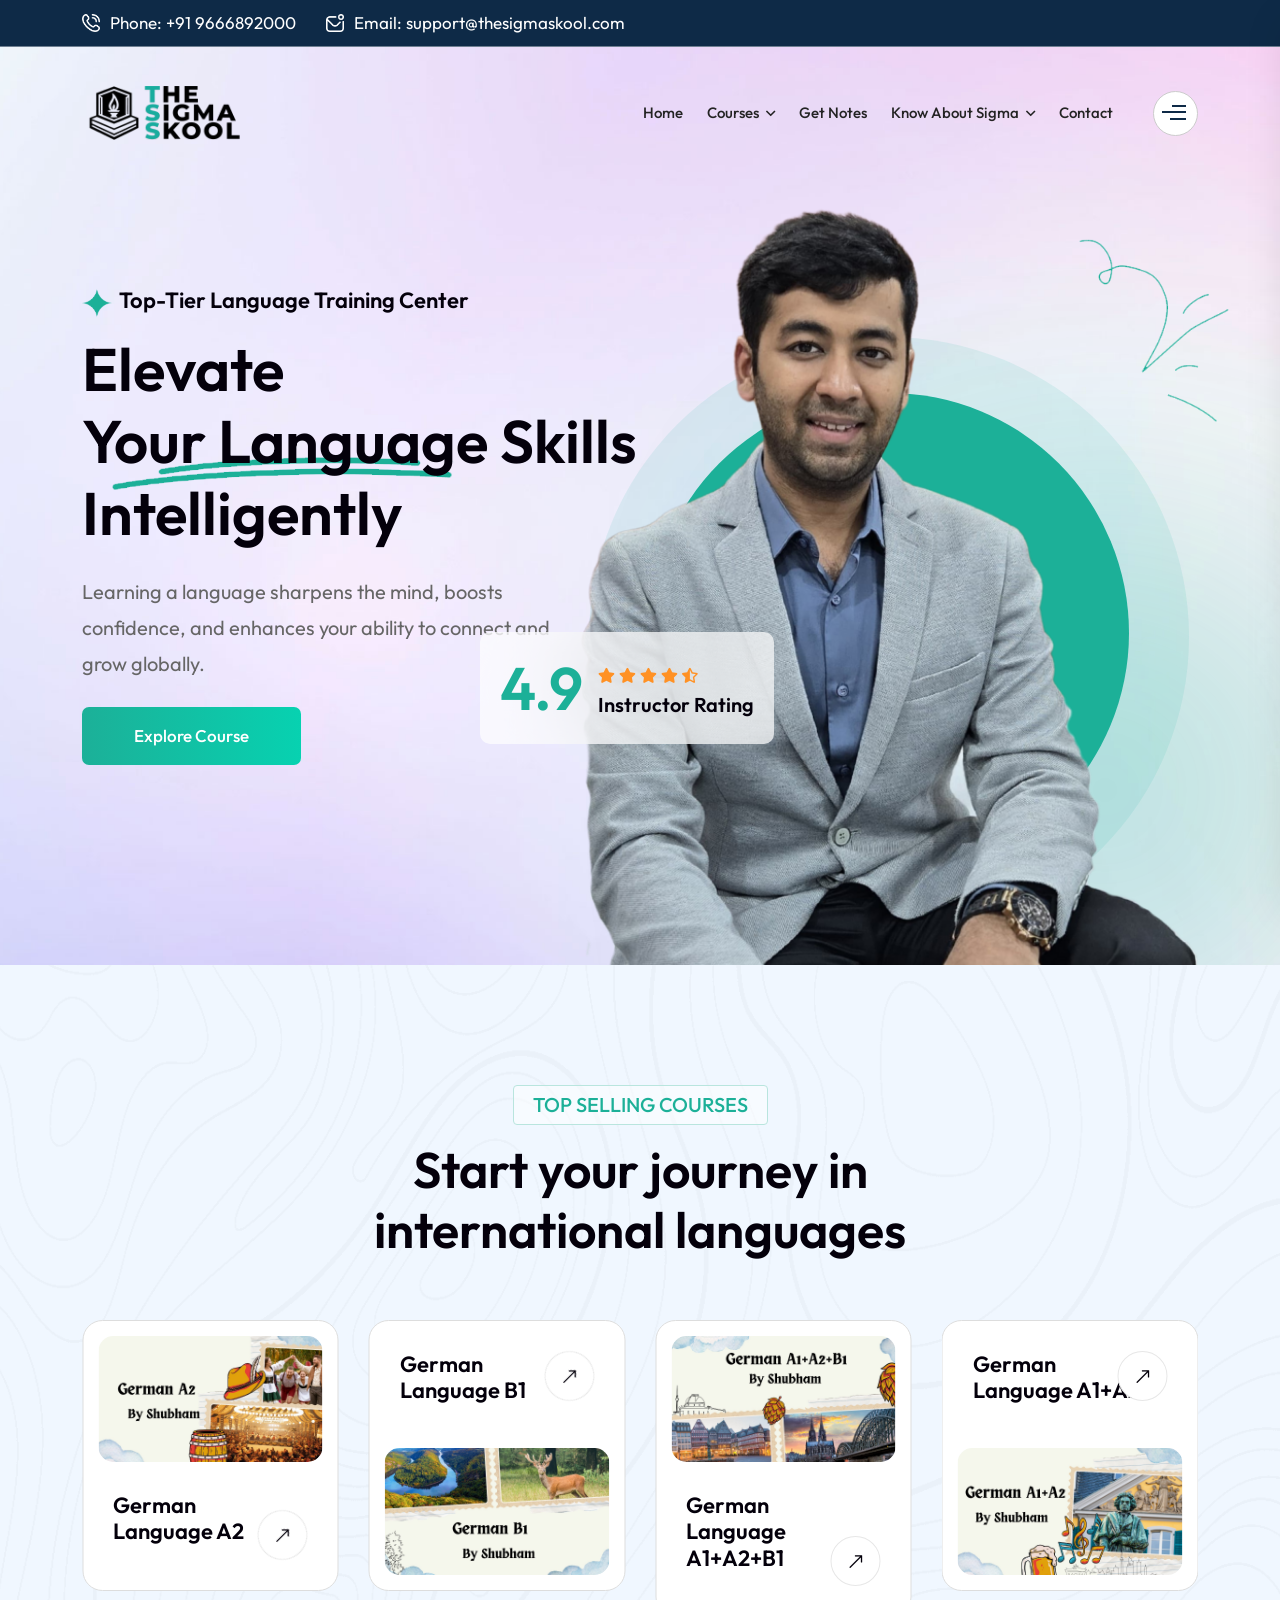
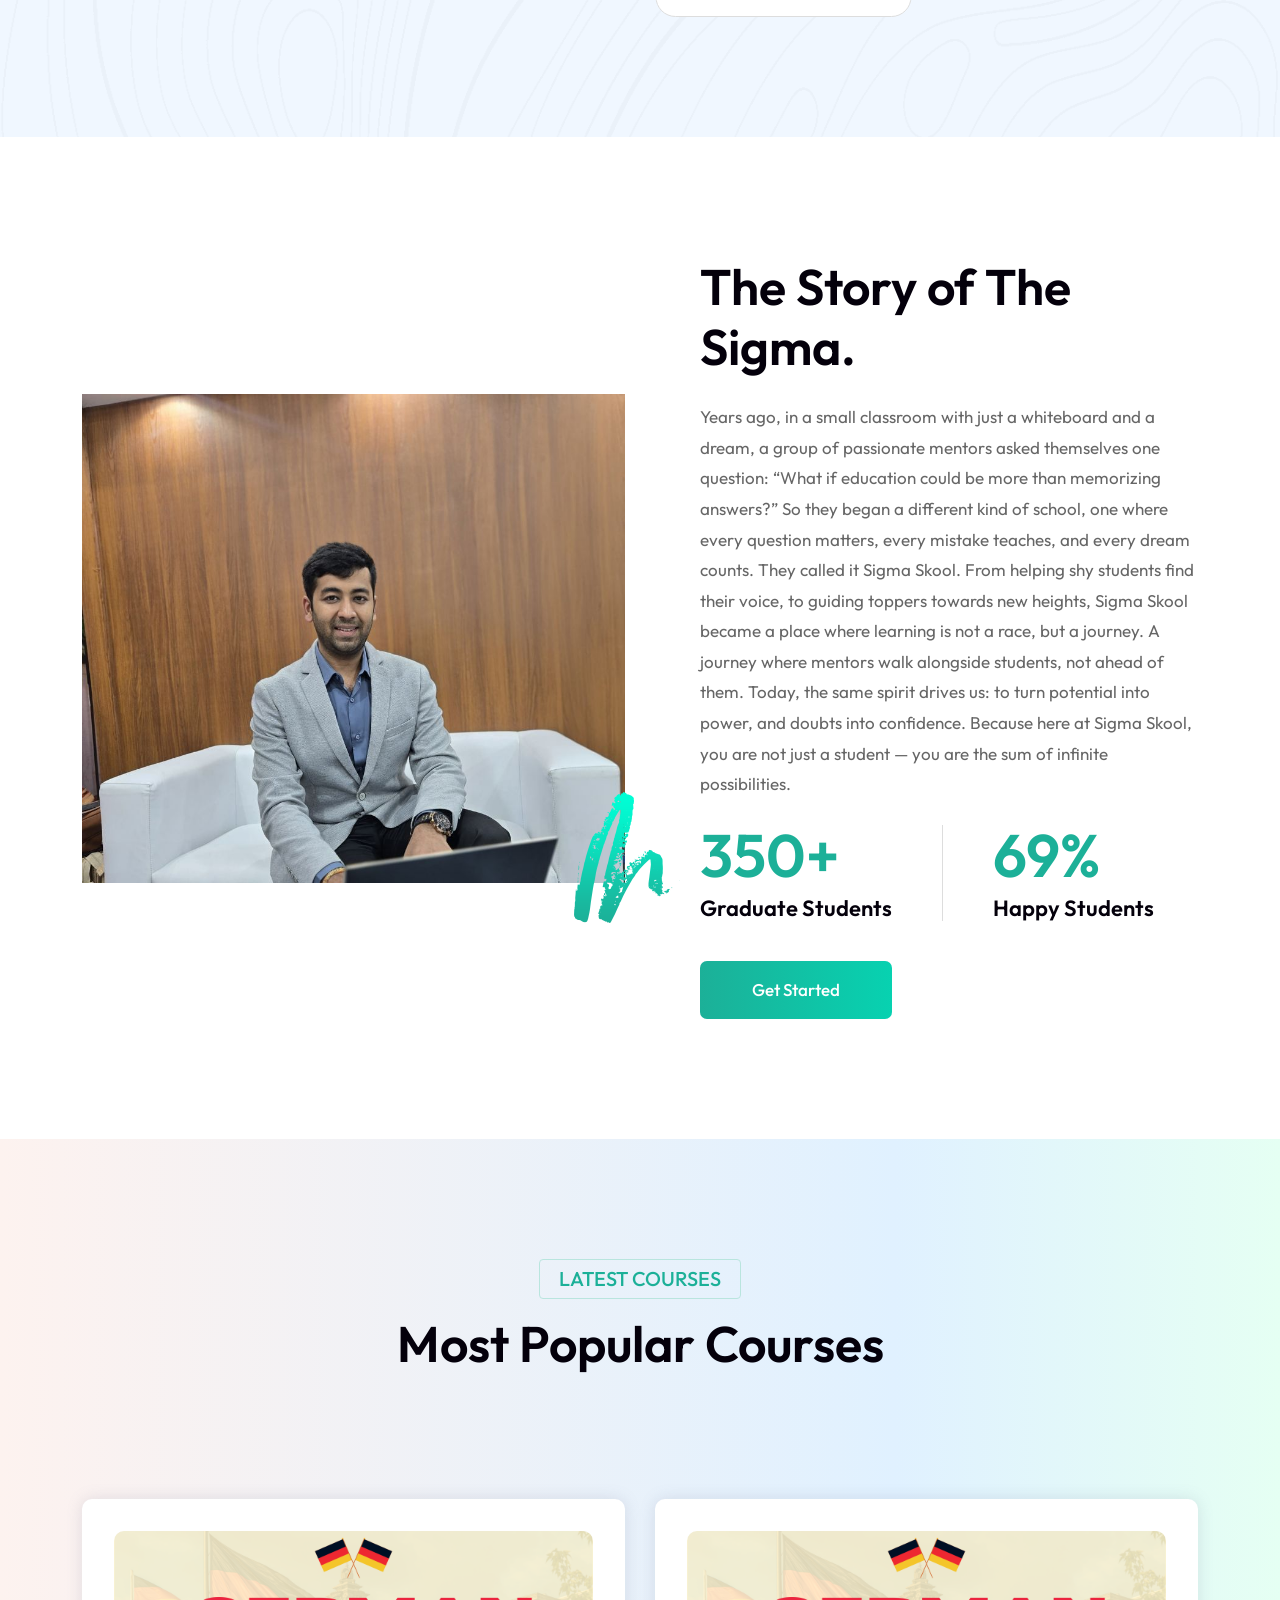
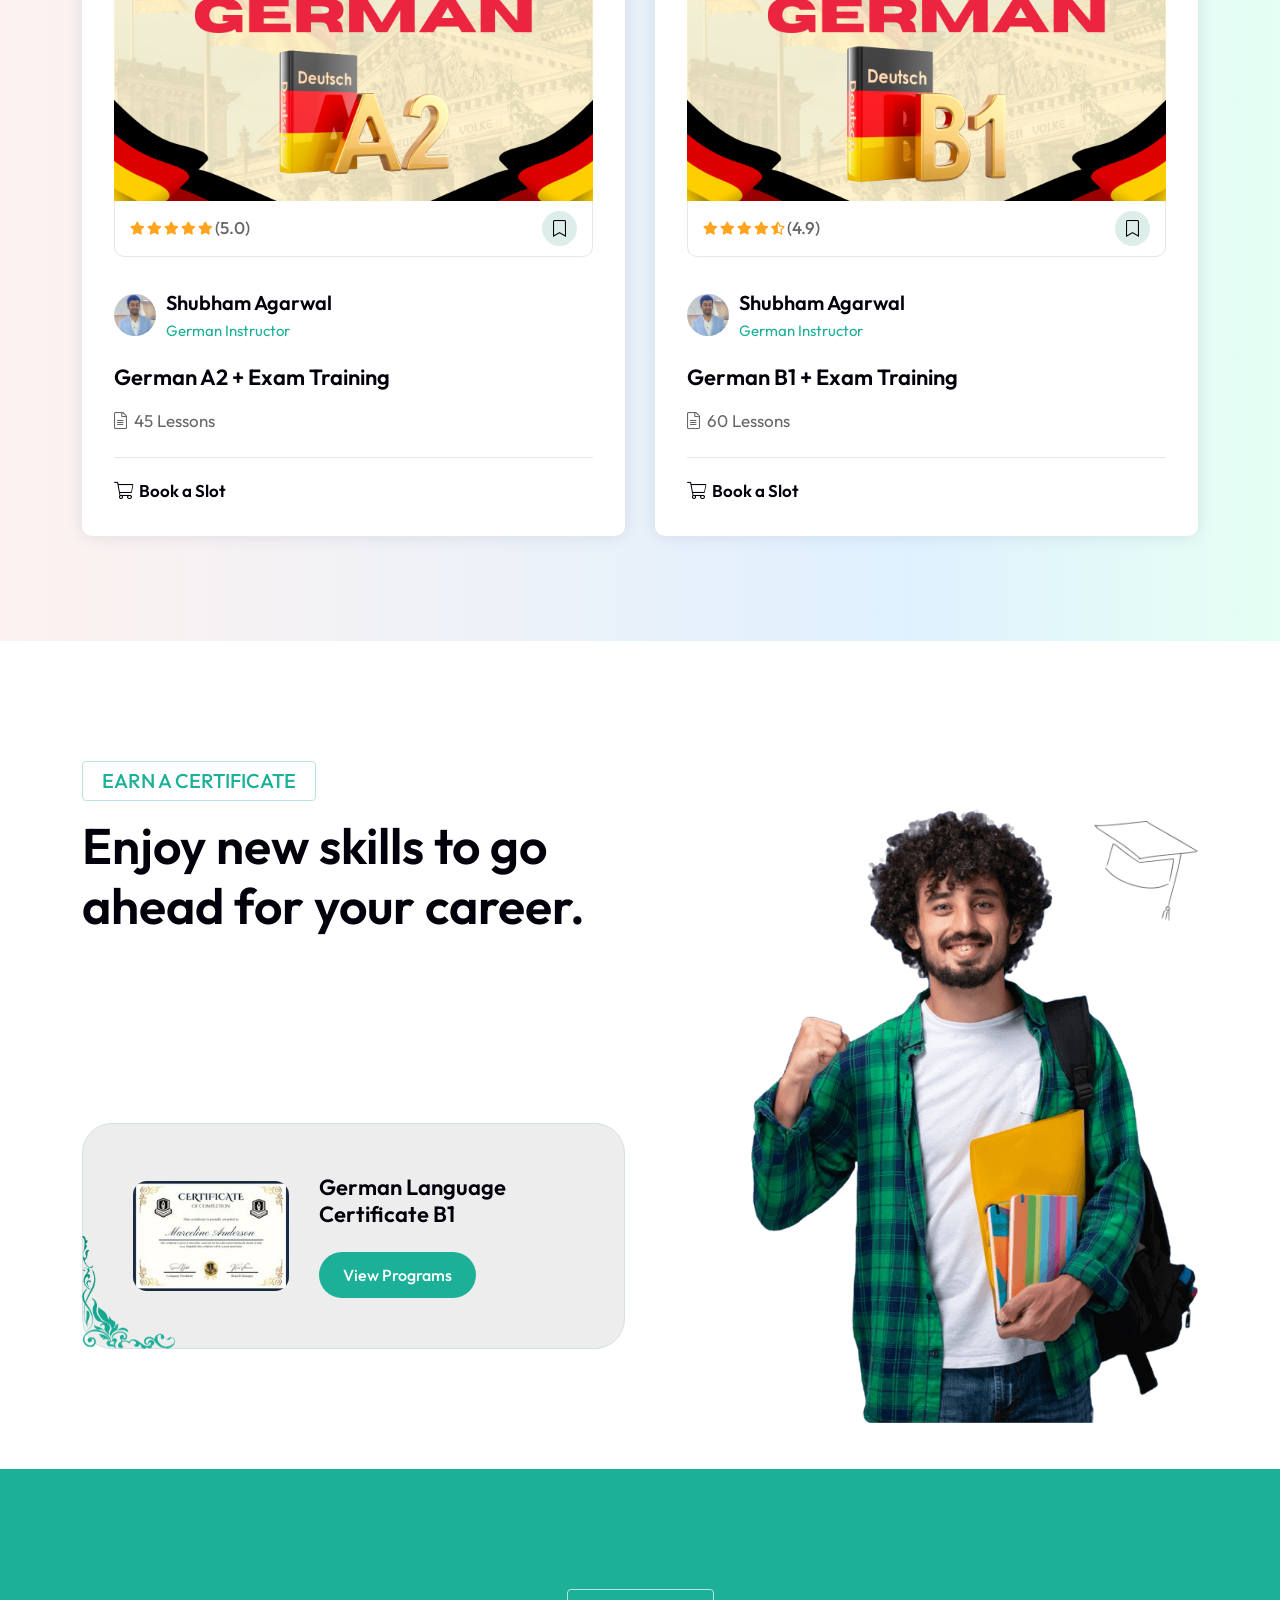
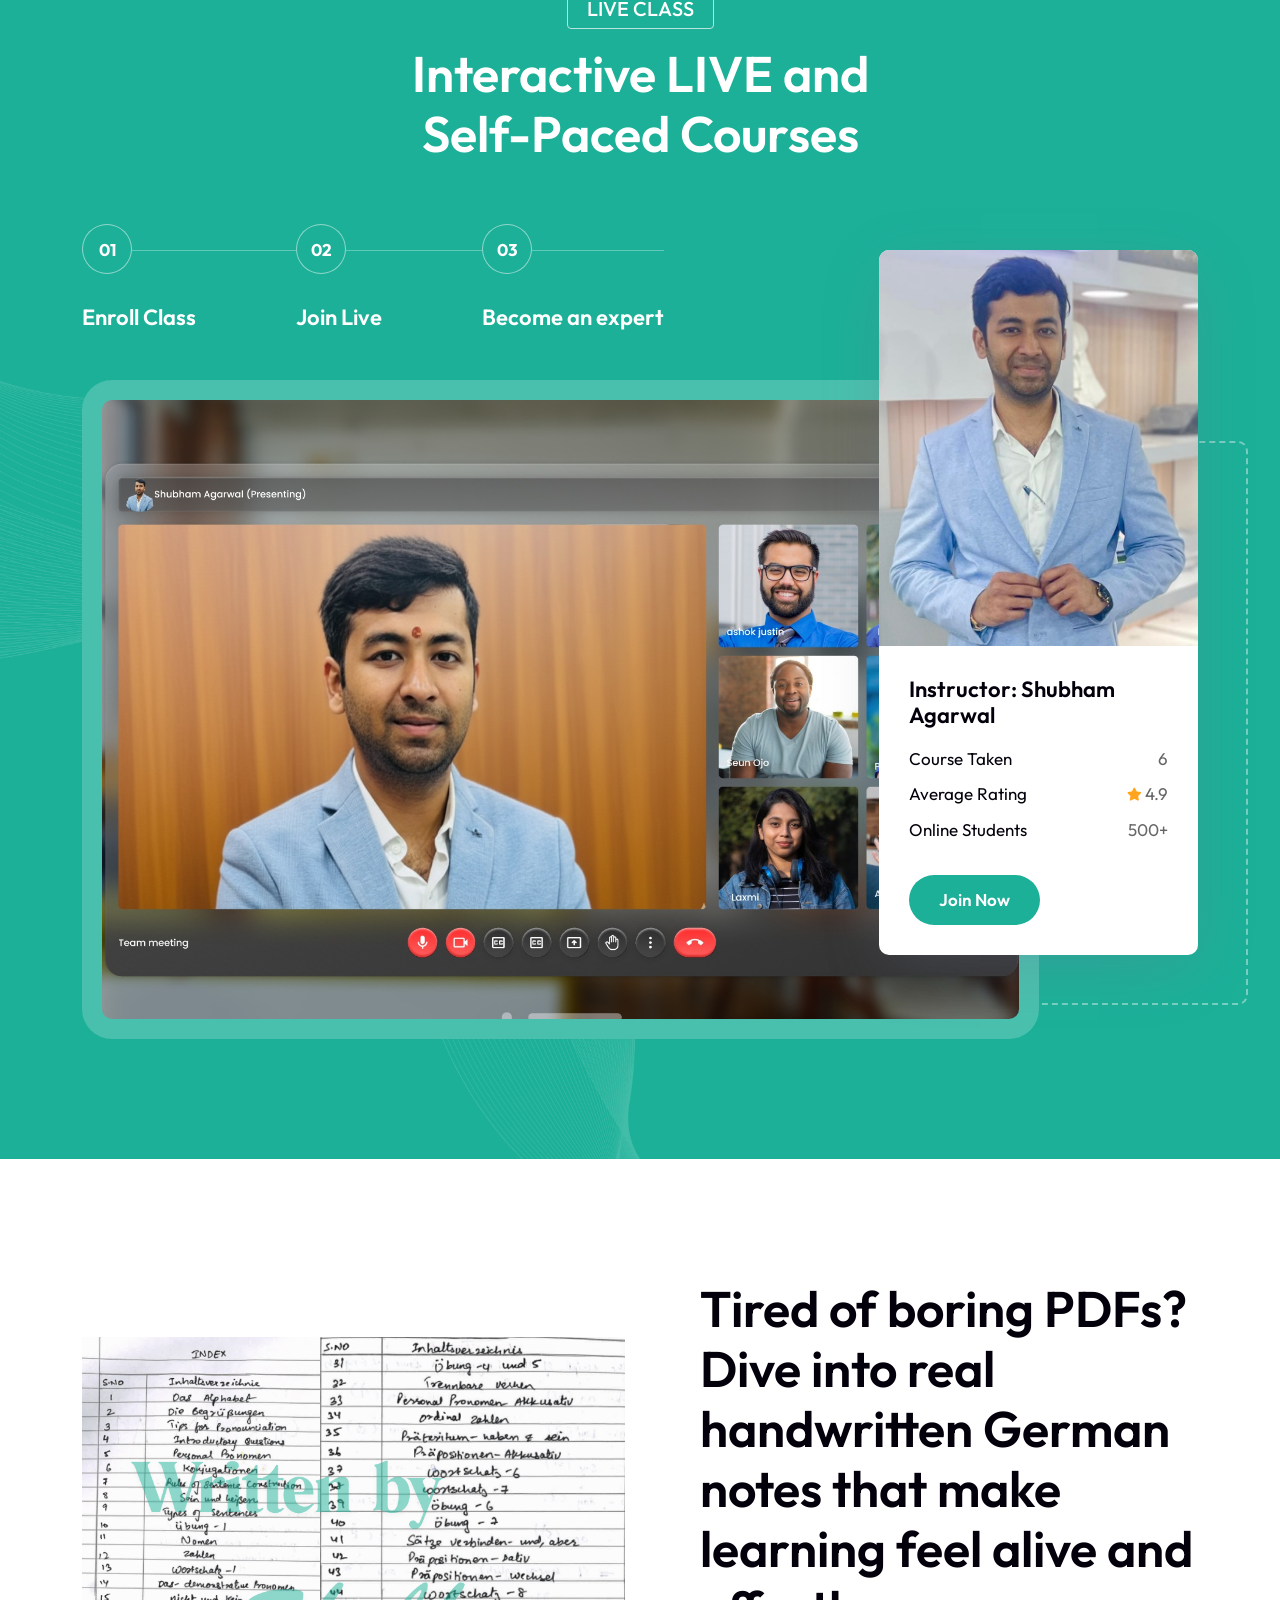
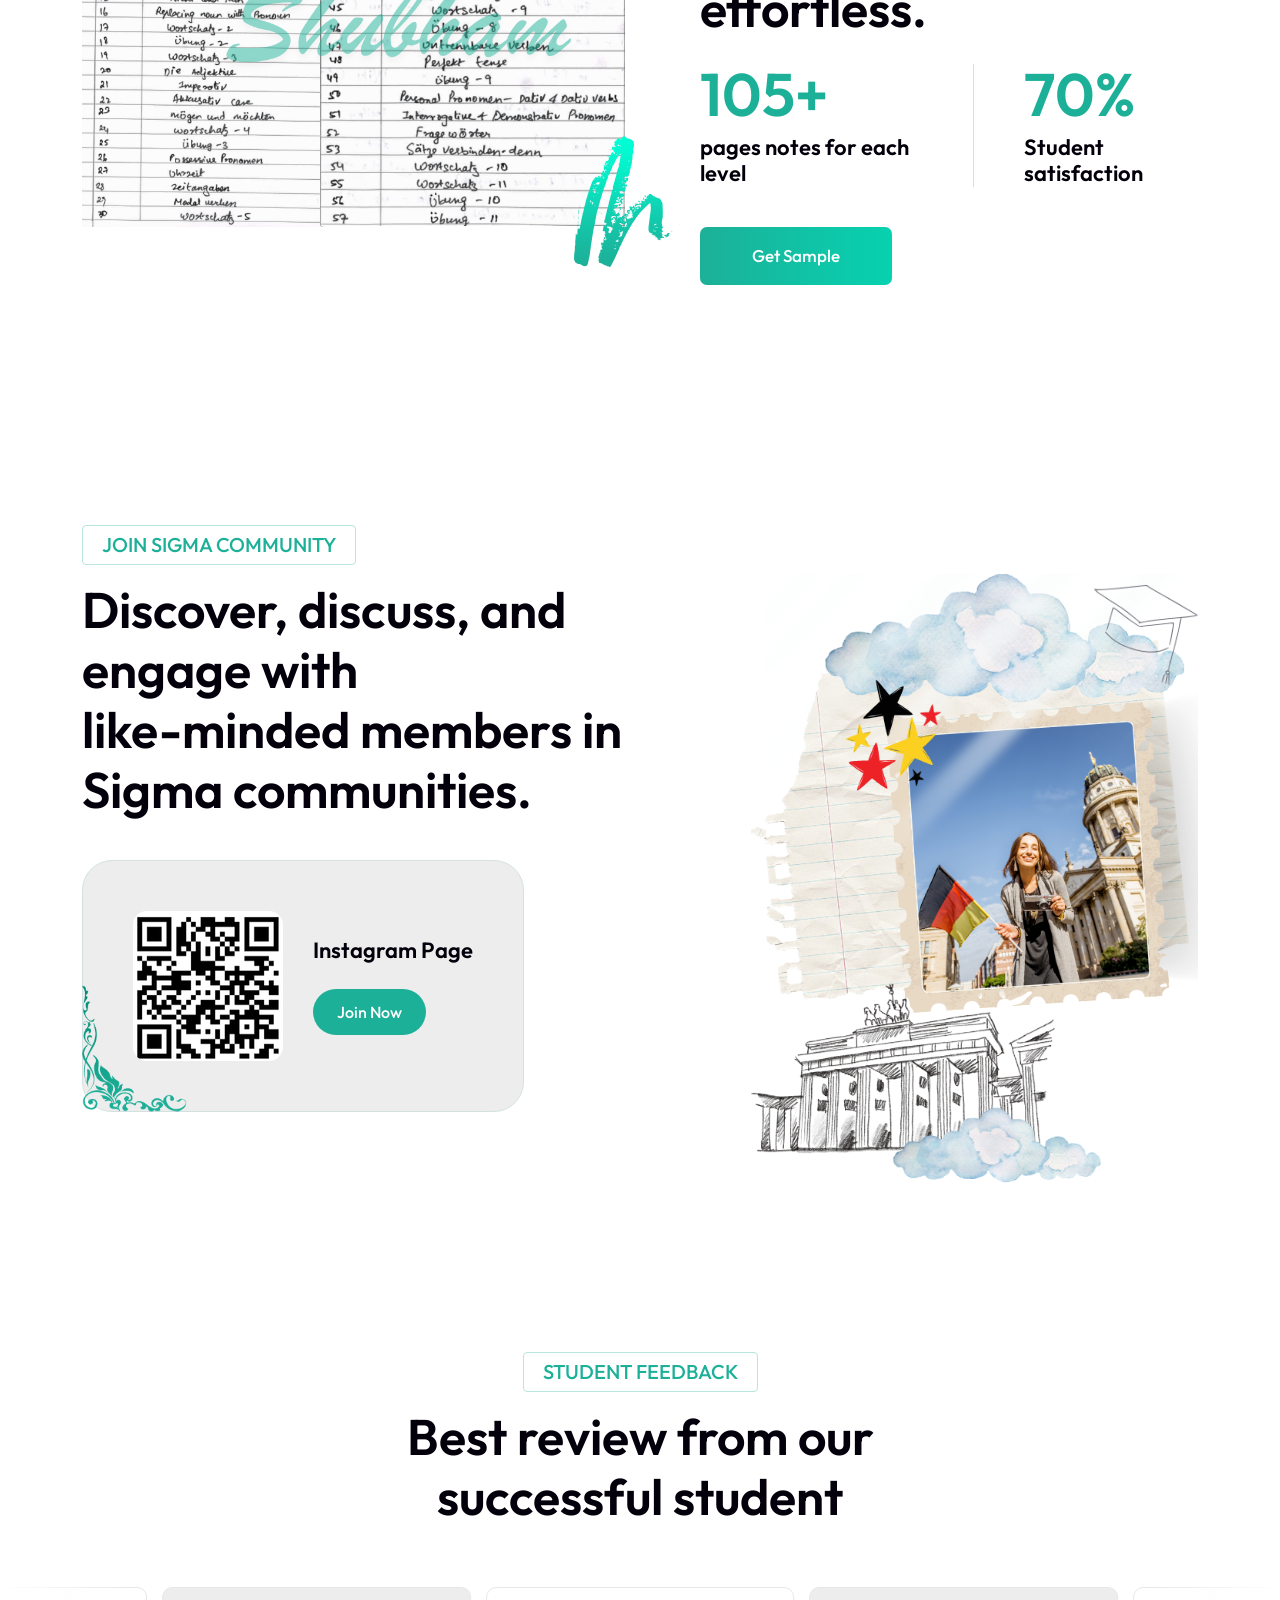
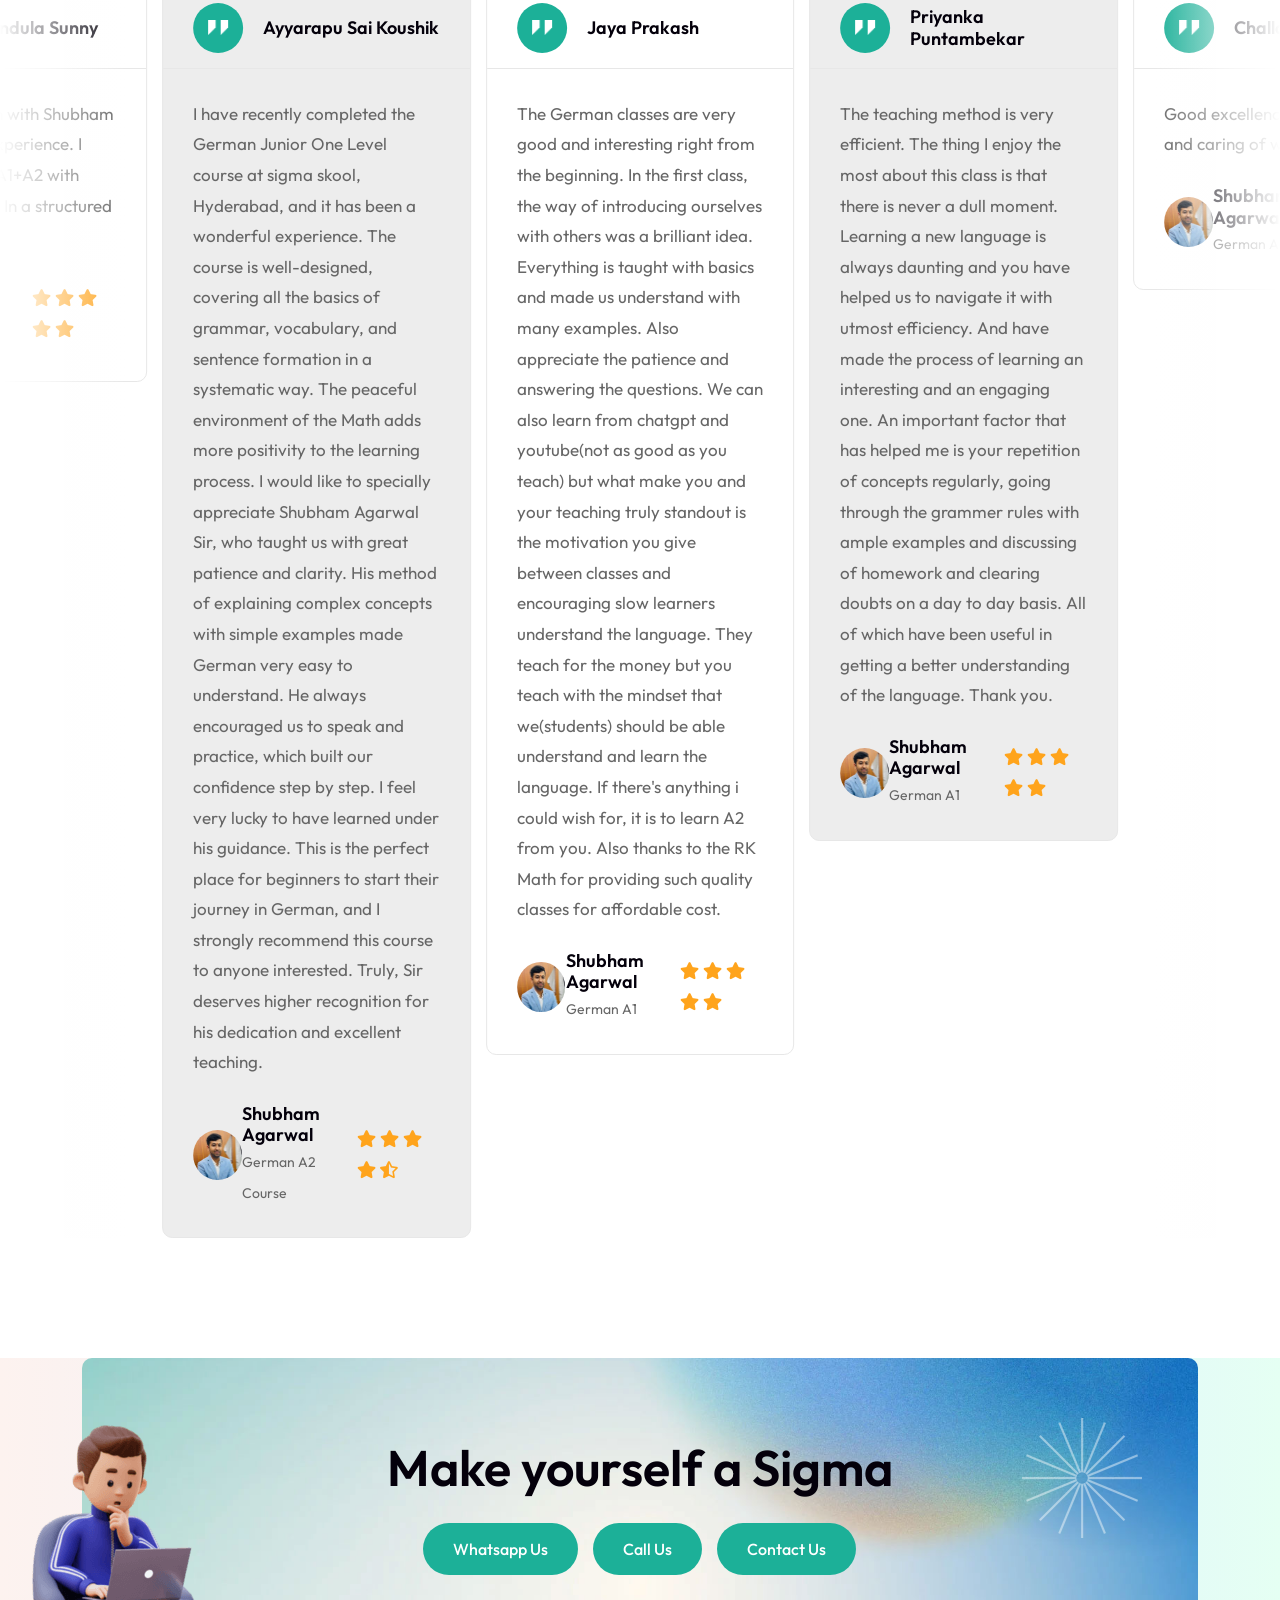
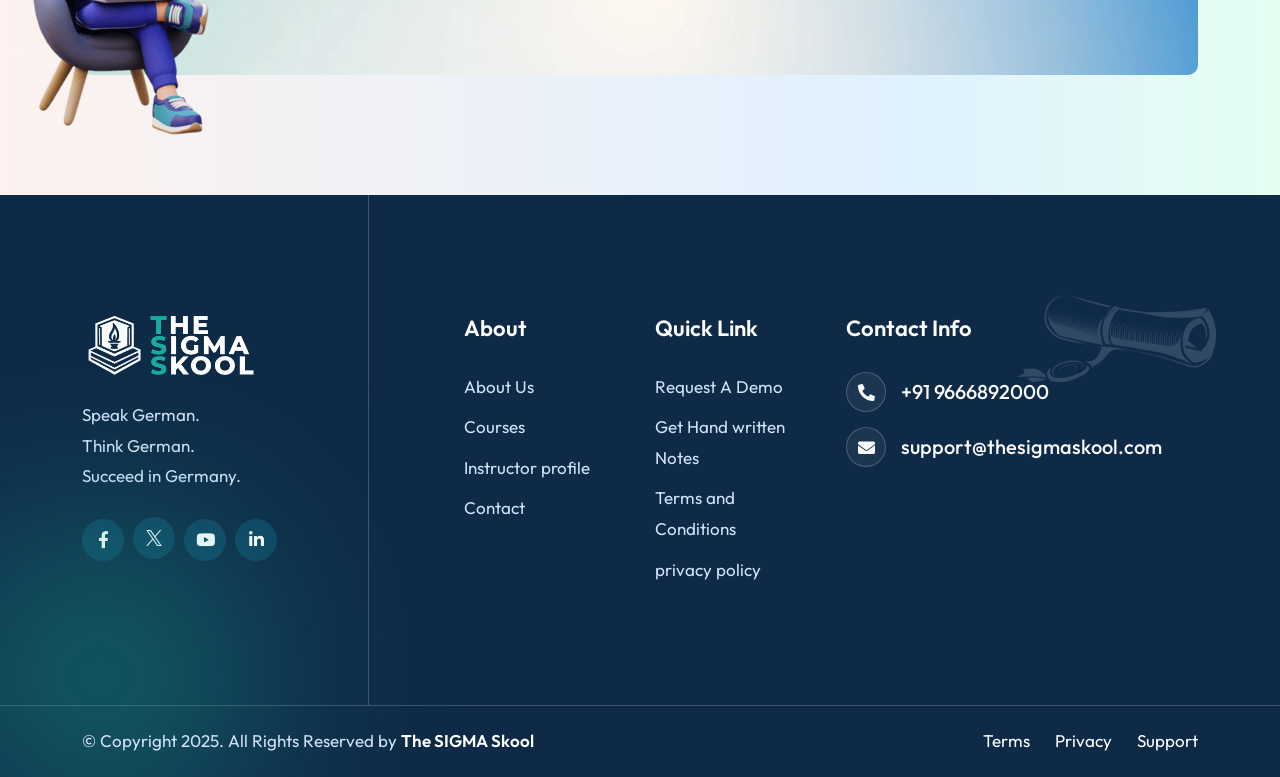
==== commit 68070575: "update" ====
--- a/index.html
+++ b/index.html
@@ -1207,7 +1207,7 @@
                             <div class="fact-style-two">
                                 <div class="fun-fact">
                                     <div class="counter">
-                                        <div class="timer" data-to="200" data-speed="2000">200</div>
+                                        <div class="timer" data-to="150" data-speed="2000">150</div>
                                         <div class="operator">+</div>
                                     </div>
                                     <h4>pages notes for each level</h4>
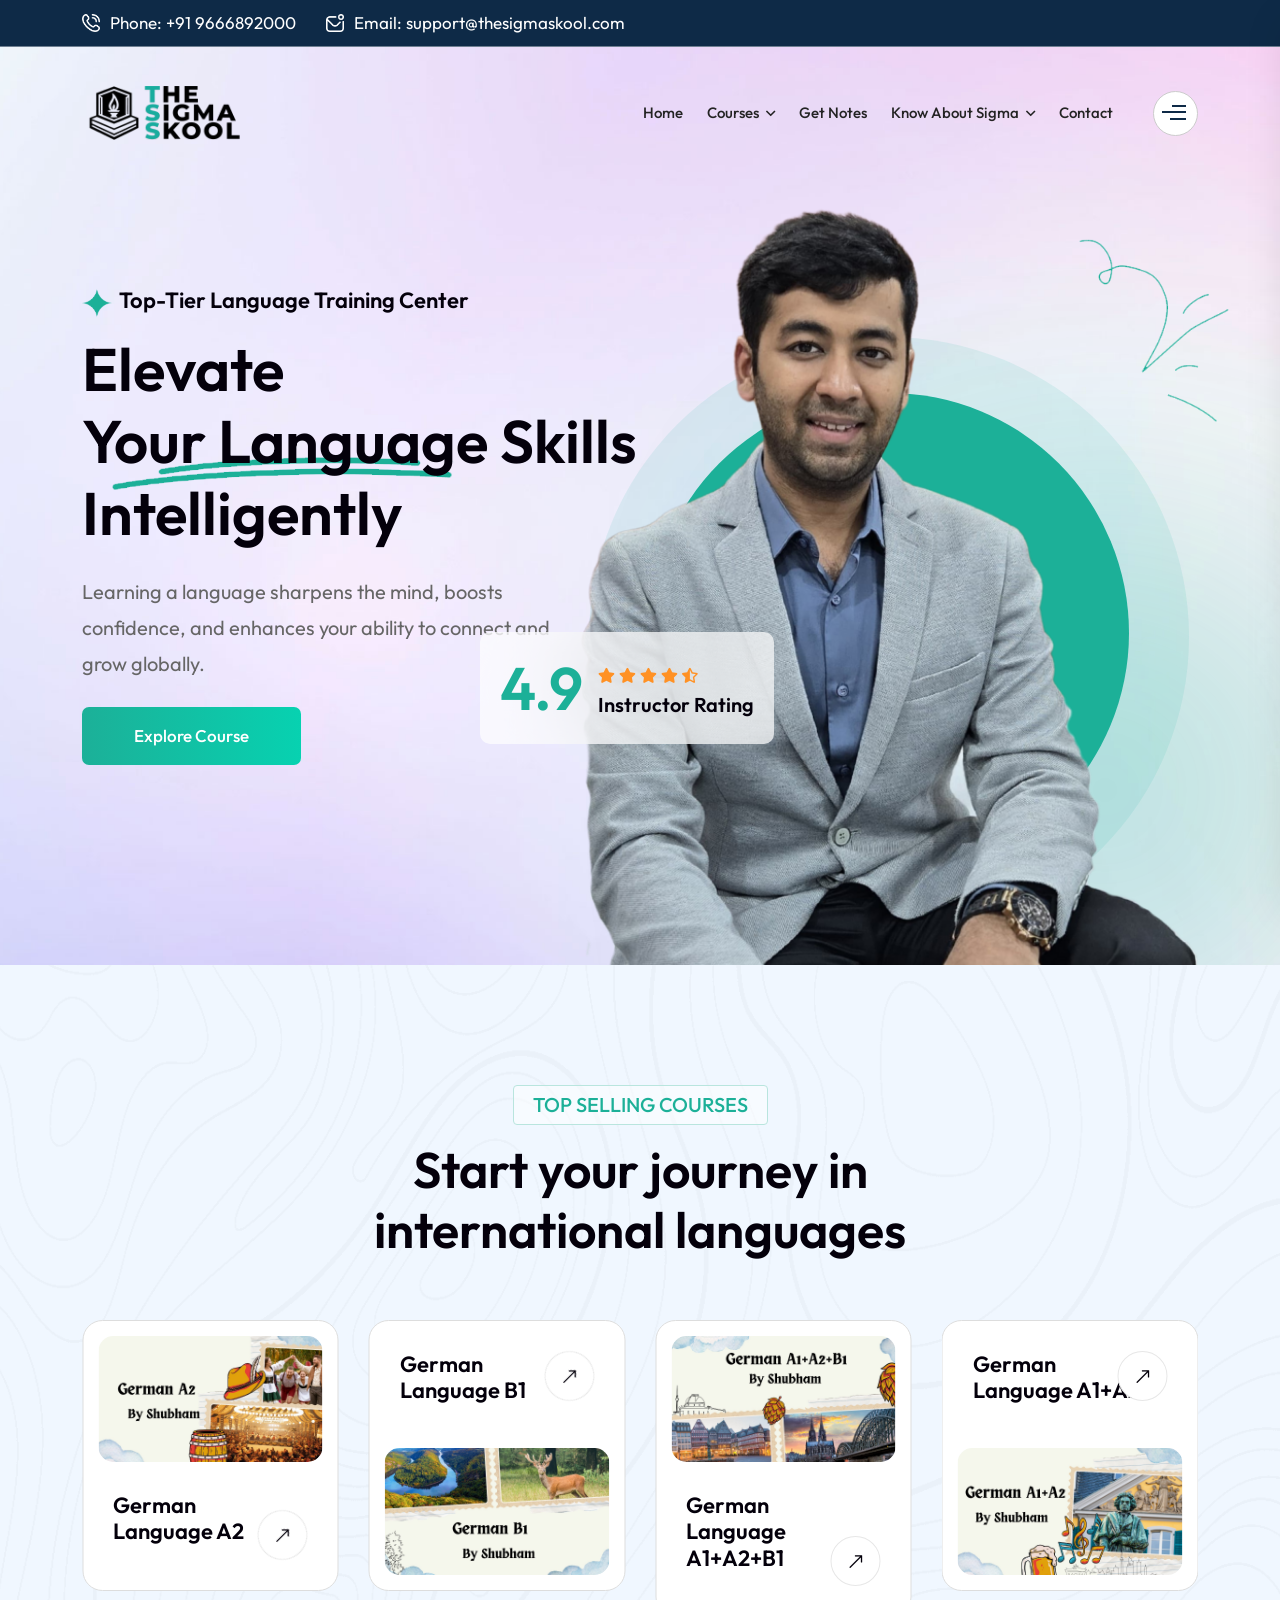
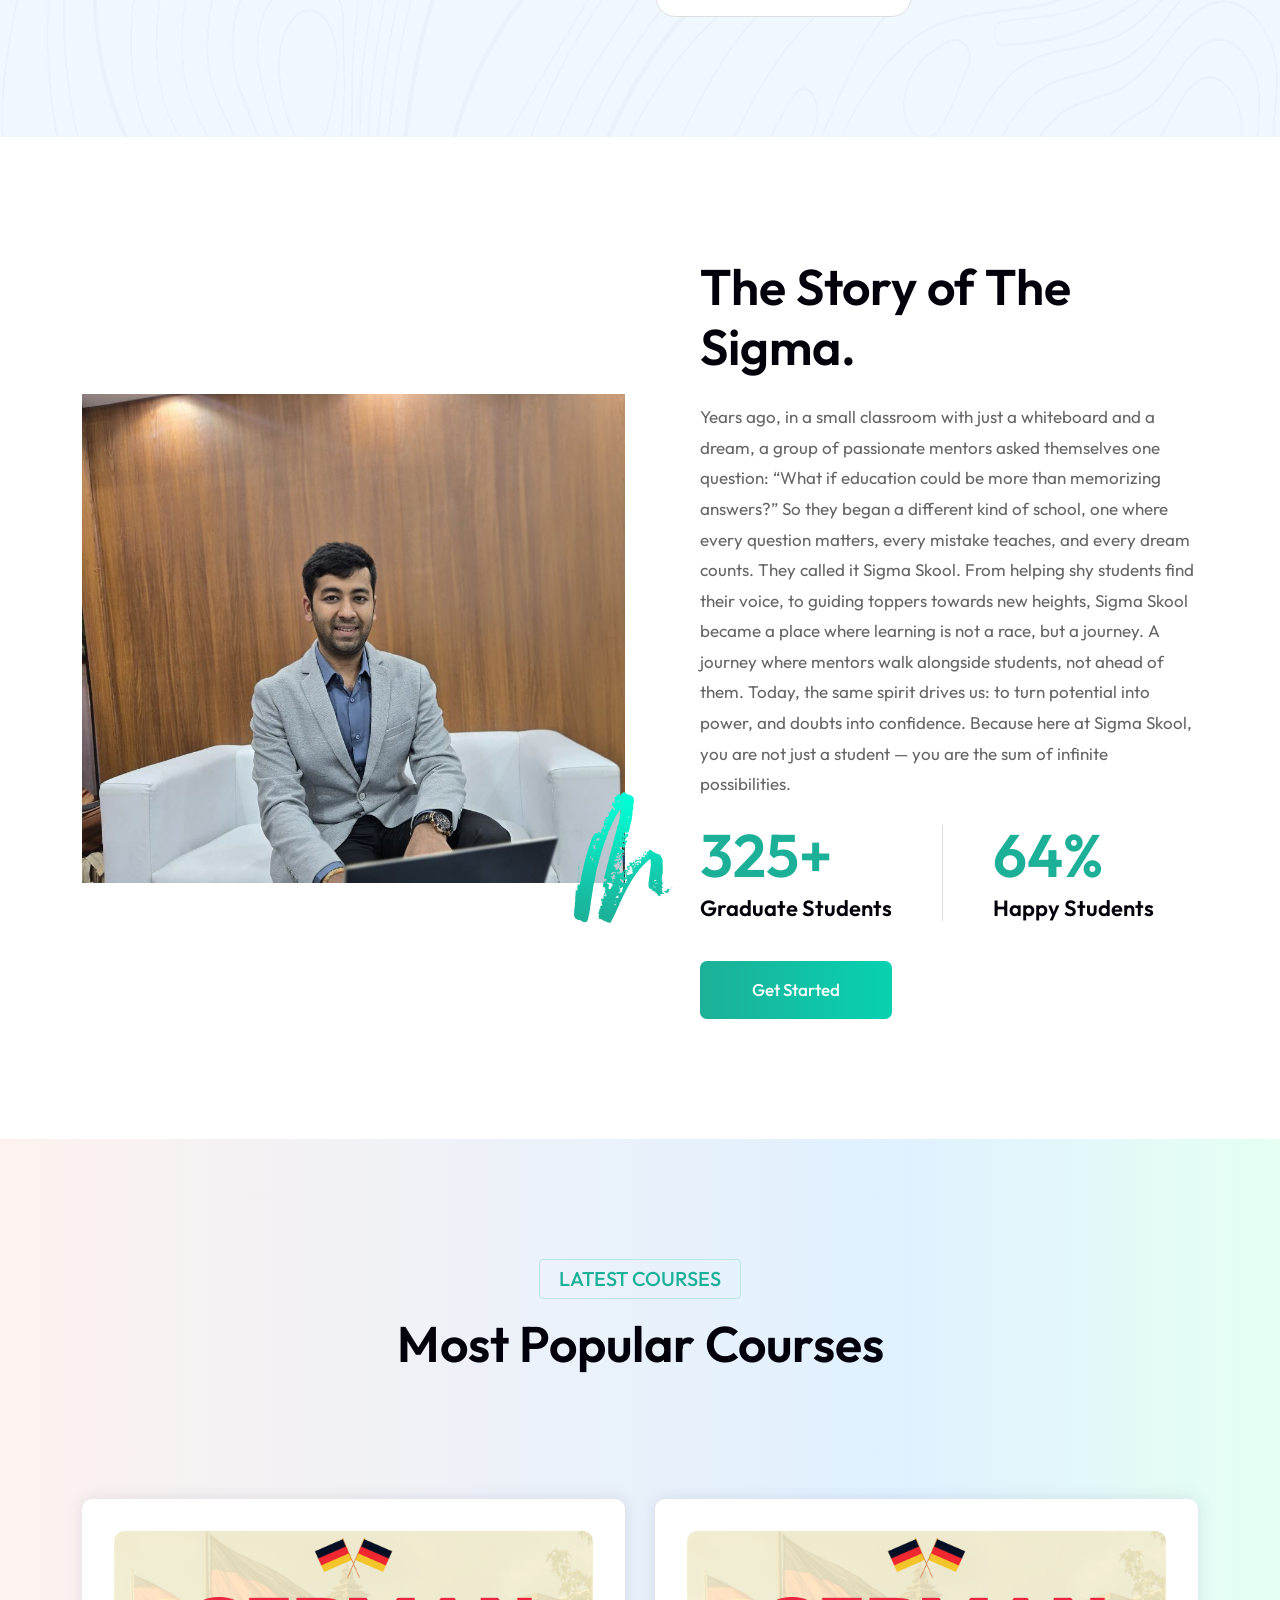
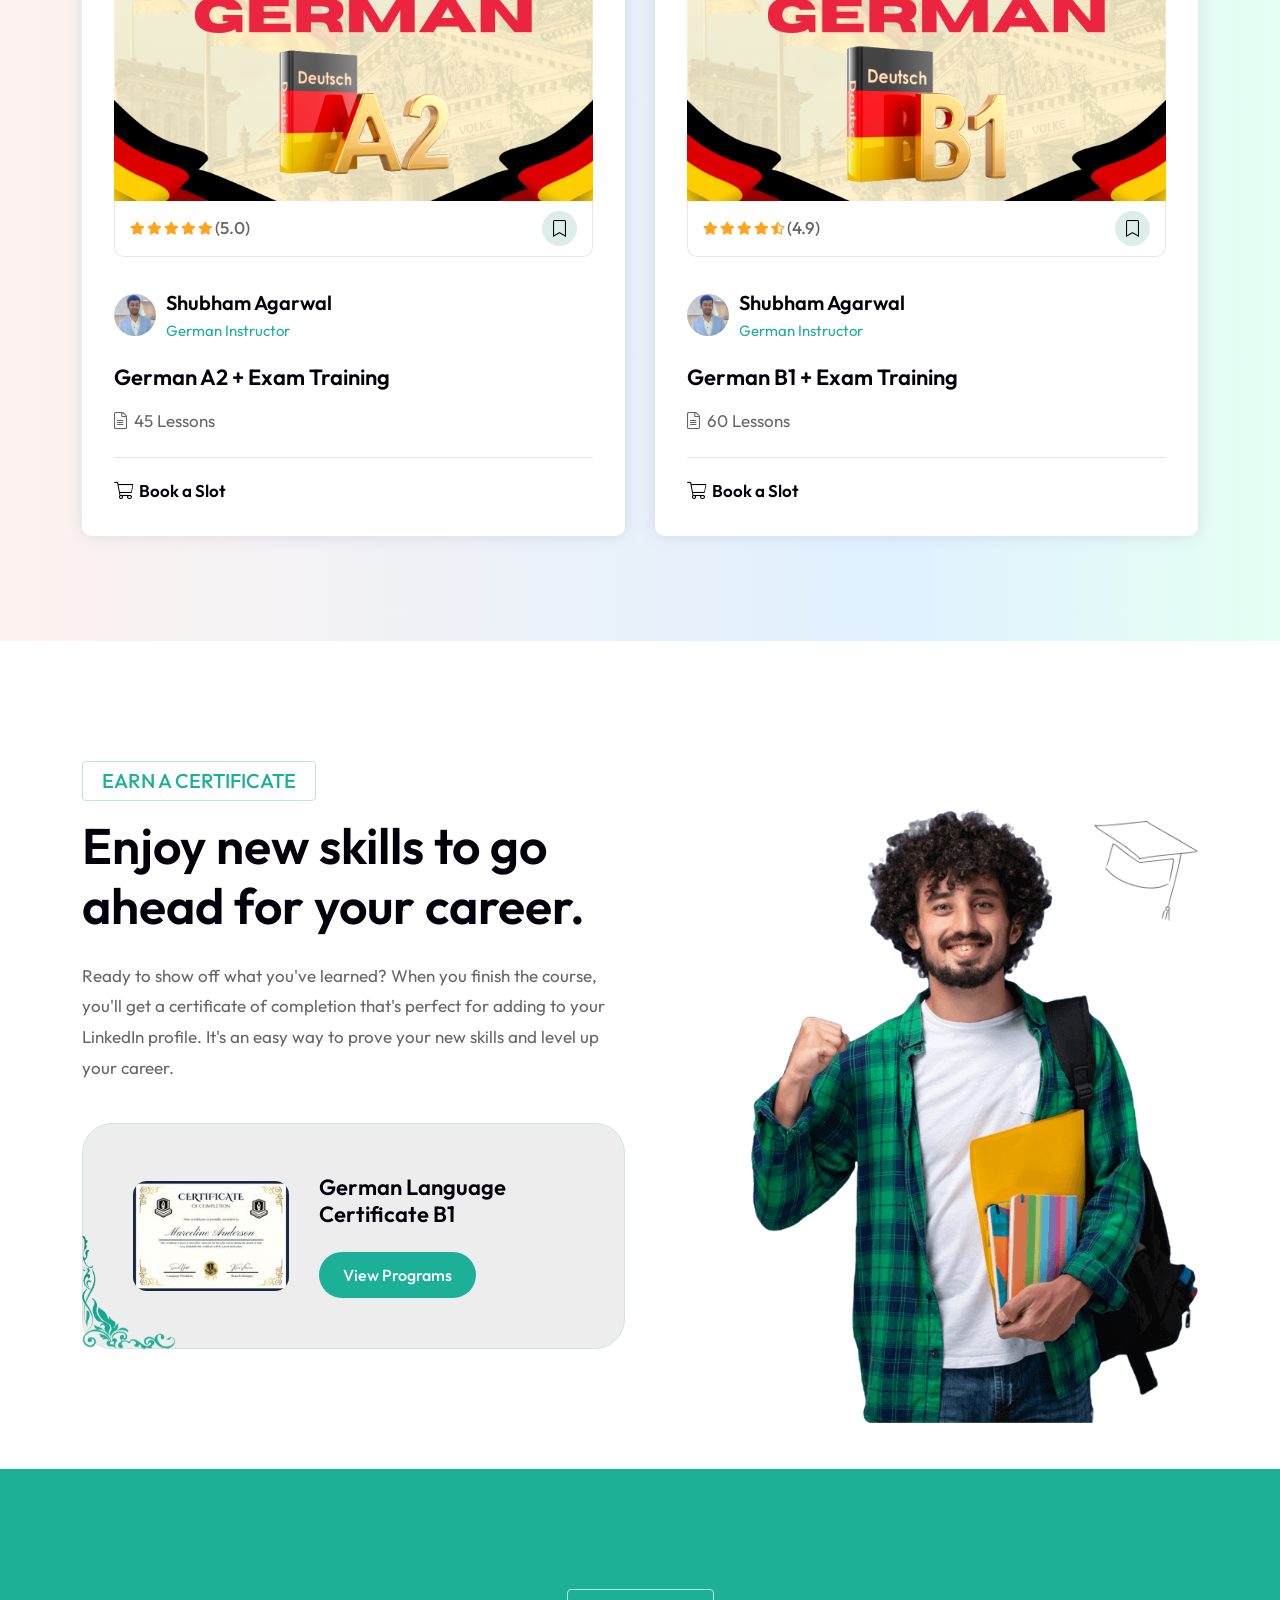
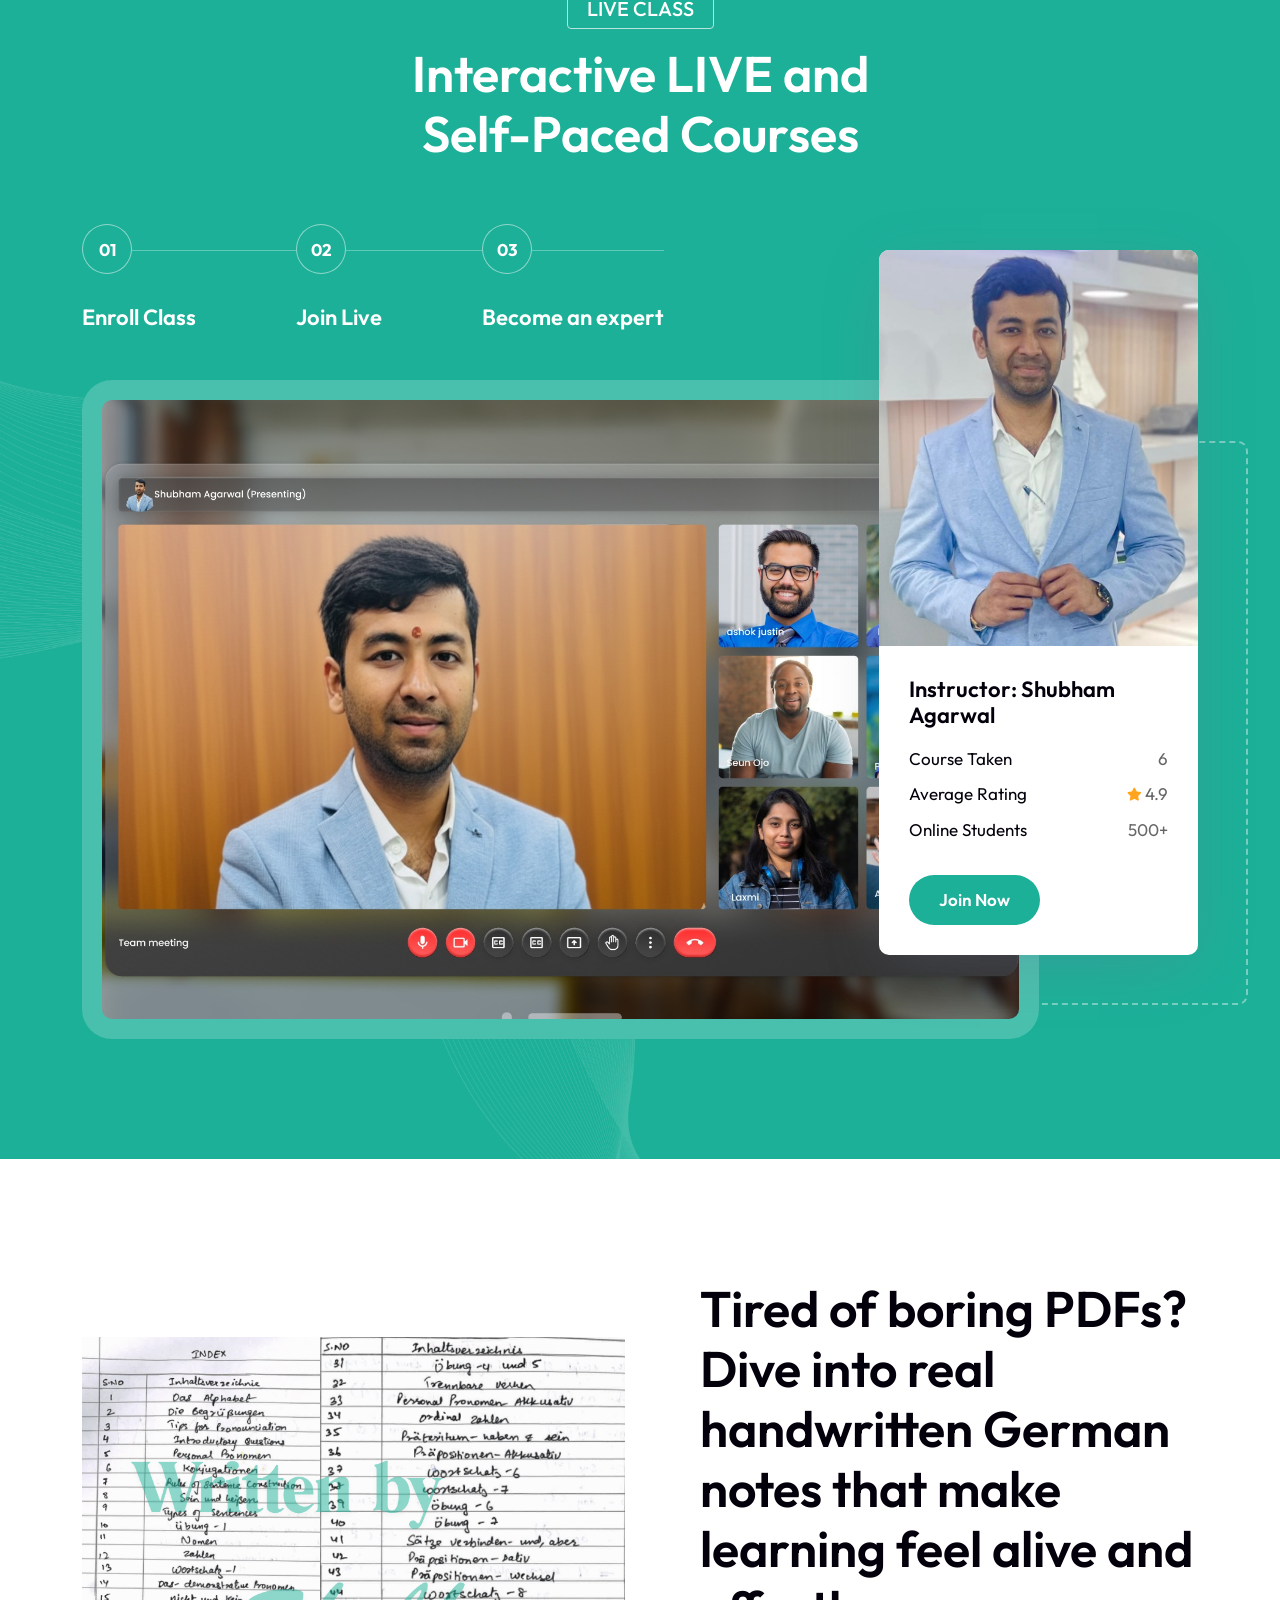
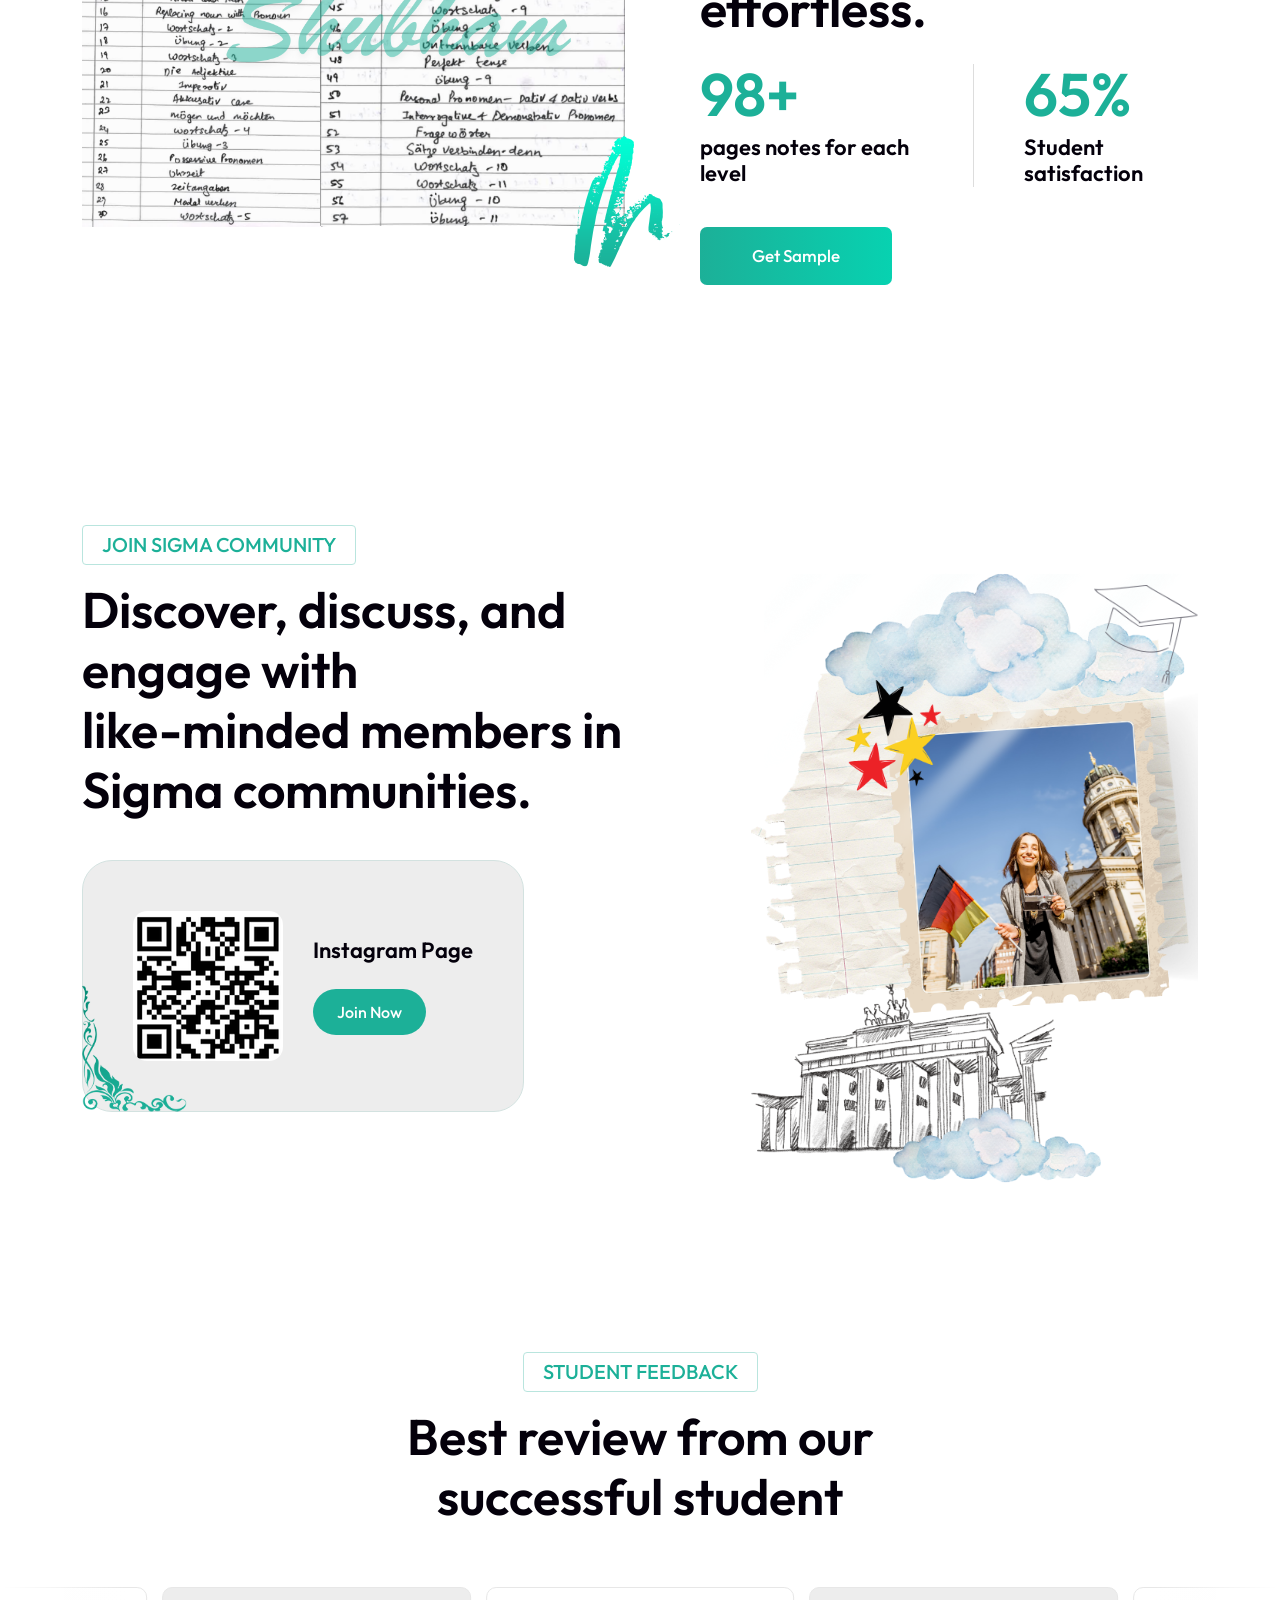
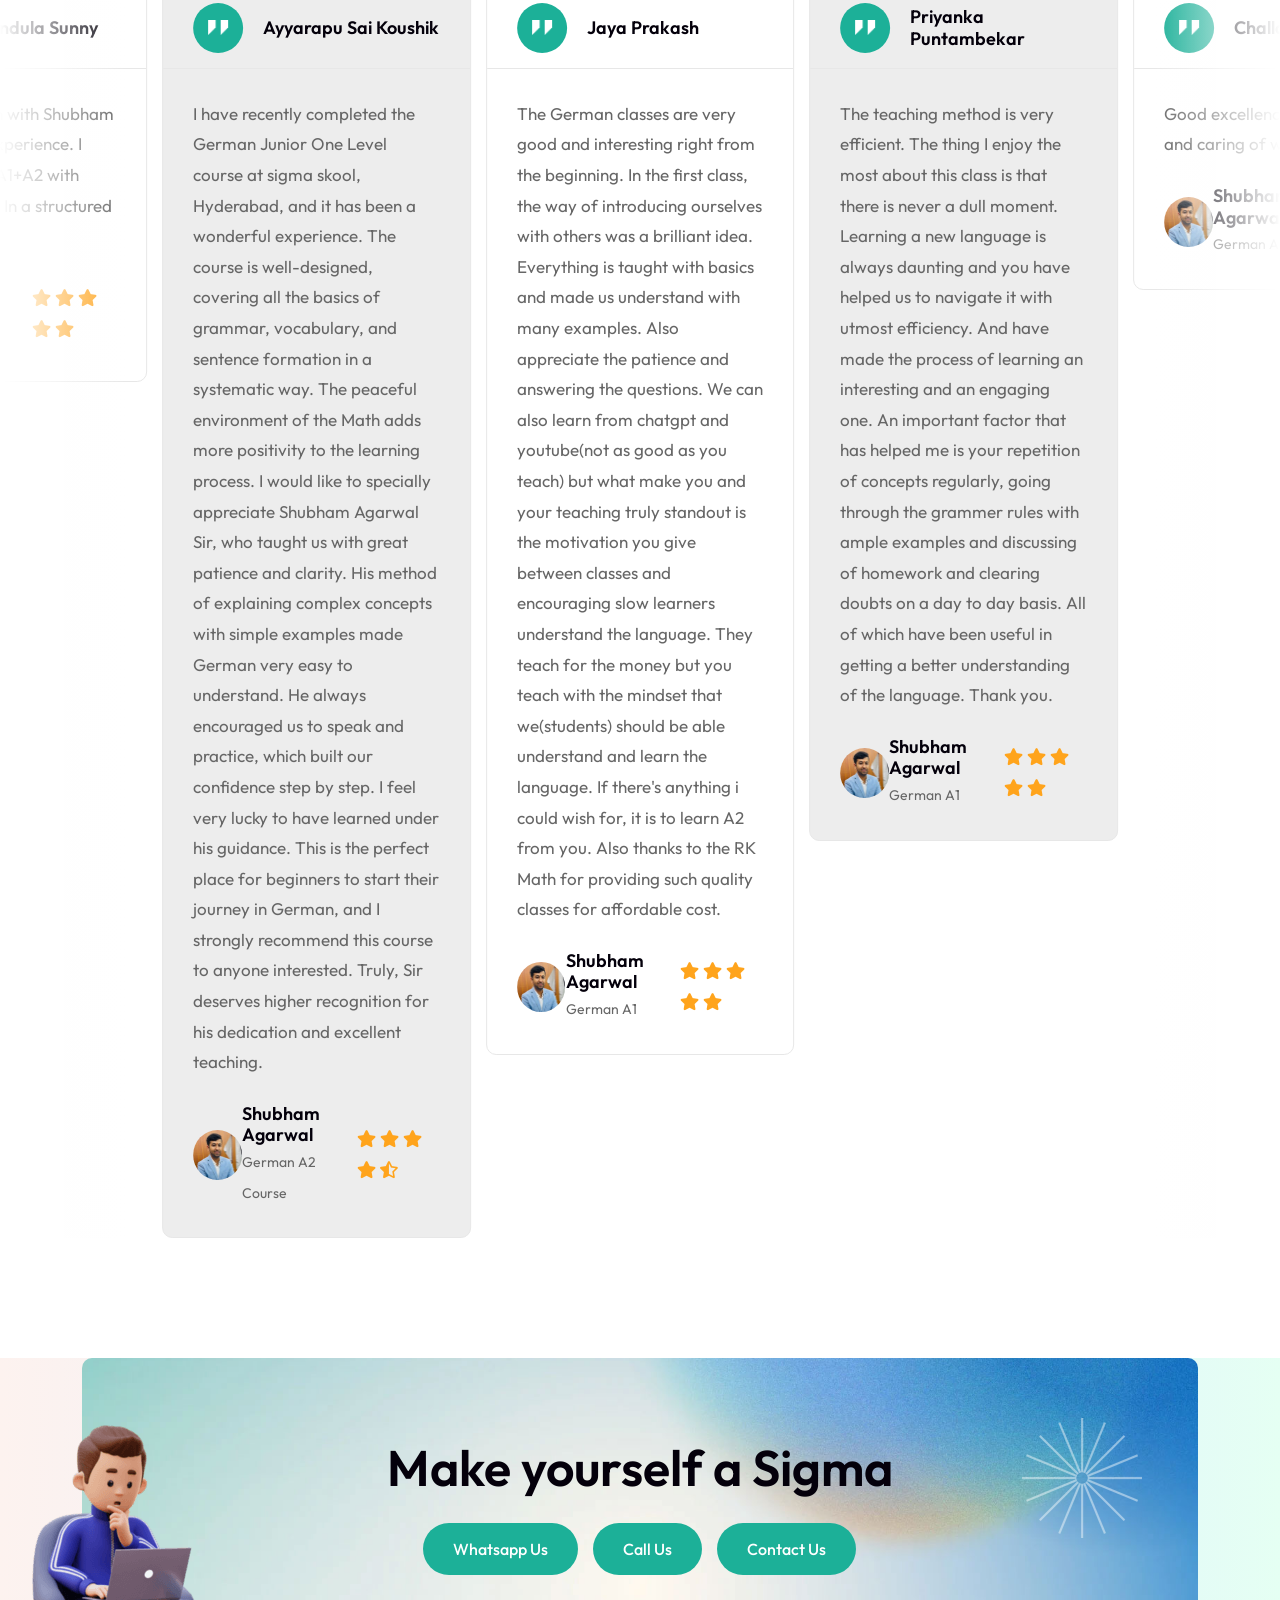
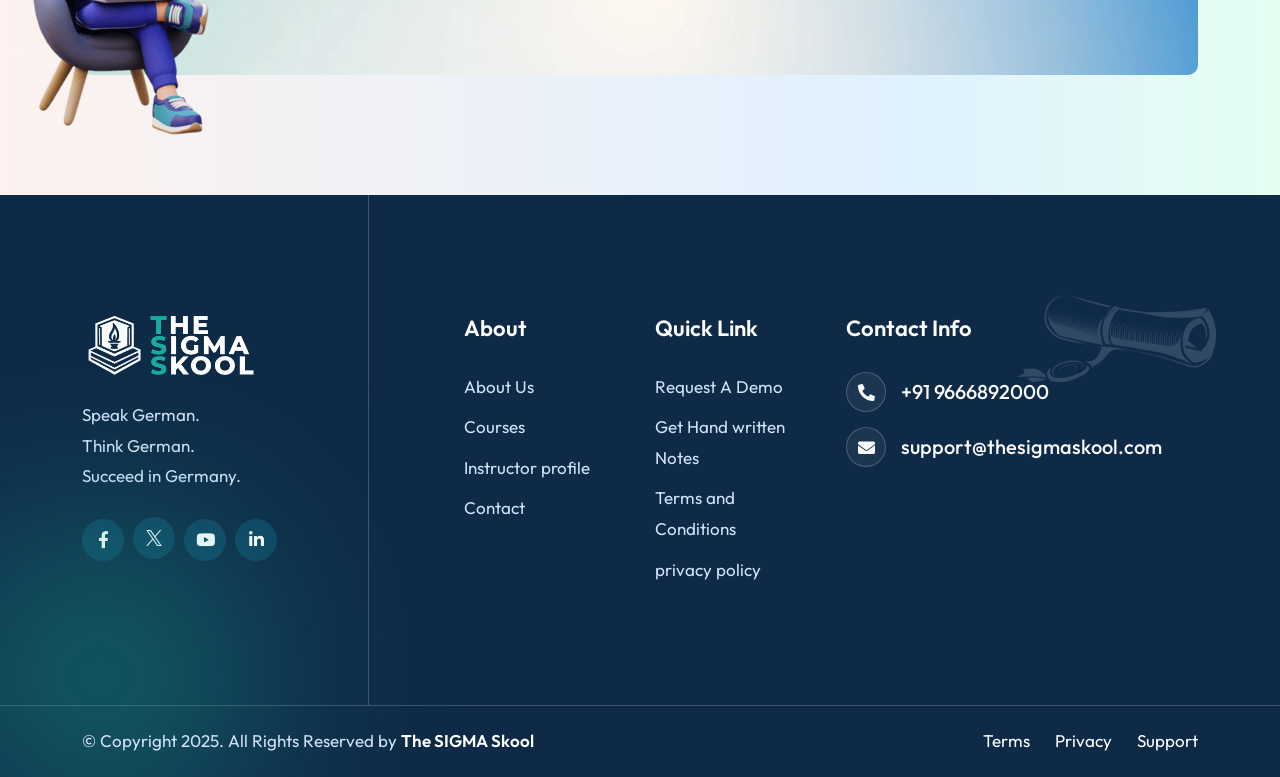
==== commit f48f52f5: "update" ====
--- a/index.html
+++ b/index.html
@@ -1185,25 +1185,7 @@
                     <div class="col-lg-6 pl-60 pl-md-15 pl-xs-15">
                         <div class="about-style-three-info">
                             <h2 class="title split-text">Tired of boring PDFs? Dive into real handwritten German notes that make learning feel alive and effortless.</h2>
-                            <!-- <p>
-                                Years ago, in a small classroom with just a whiteboard and a dream, a group of
-                                passionate mentors asked themselves
-                                one question: “What if education could be more than memorizing answers?”
-
-                                So they began a different kind of school, one where every question matters, every
-                                mistake teaches, and every dream
-                                counts. They called it Sigma Skool.
-
-                                From helping shy students find their voice, to guiding toppers towards new heights,
-                                Sigma Skool became a place where
-                                learning is not a race, but a journey. A journey where mentors walk alongside students,
-                                not ahead of them.
-
-                                Today, the same spirit drives us: to turn potential into power, and doubts into
-                                confidence.
-                                Because here at Sigma Skool, you are not just a student — you are the sum of infinite
-                                possibilities.
-                            </p> -->
+                           
                             <div class="fact-style-two">
                                 <div class="fun-fact">
                                     <div class="counter">
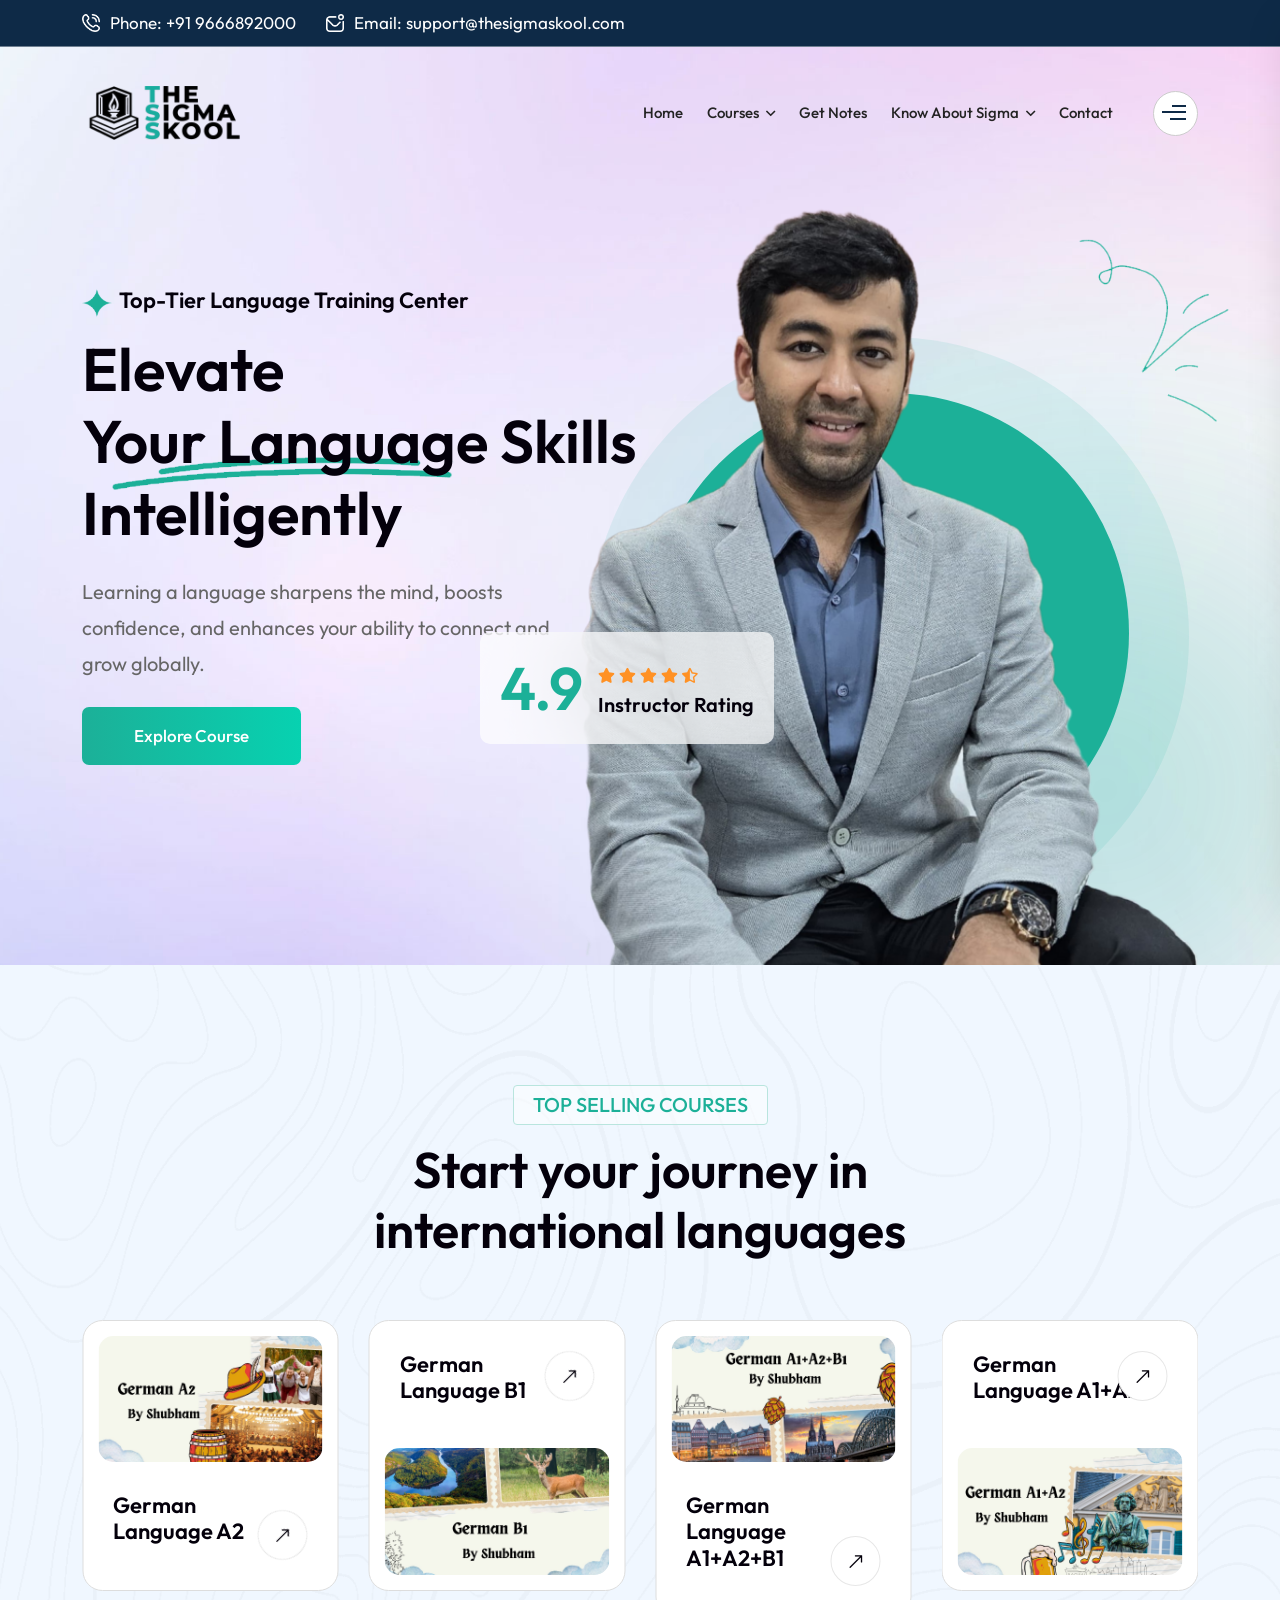
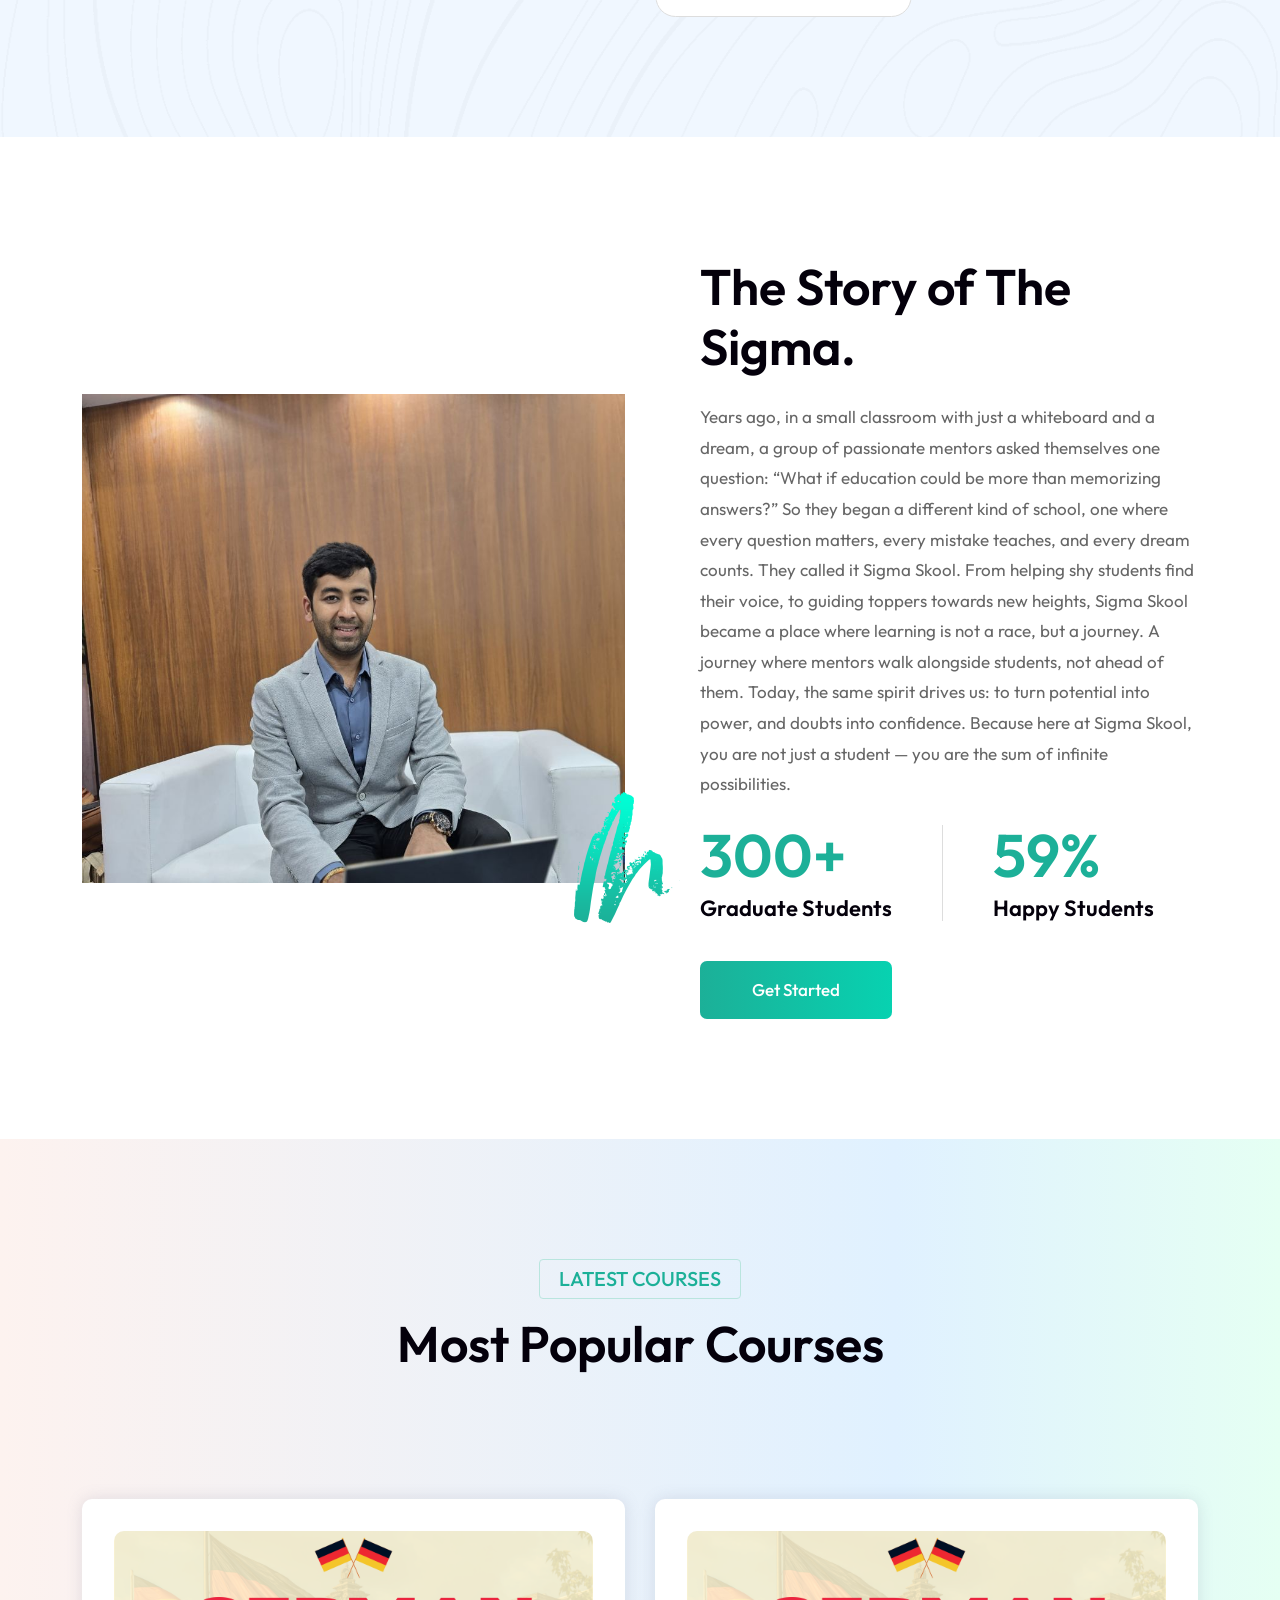
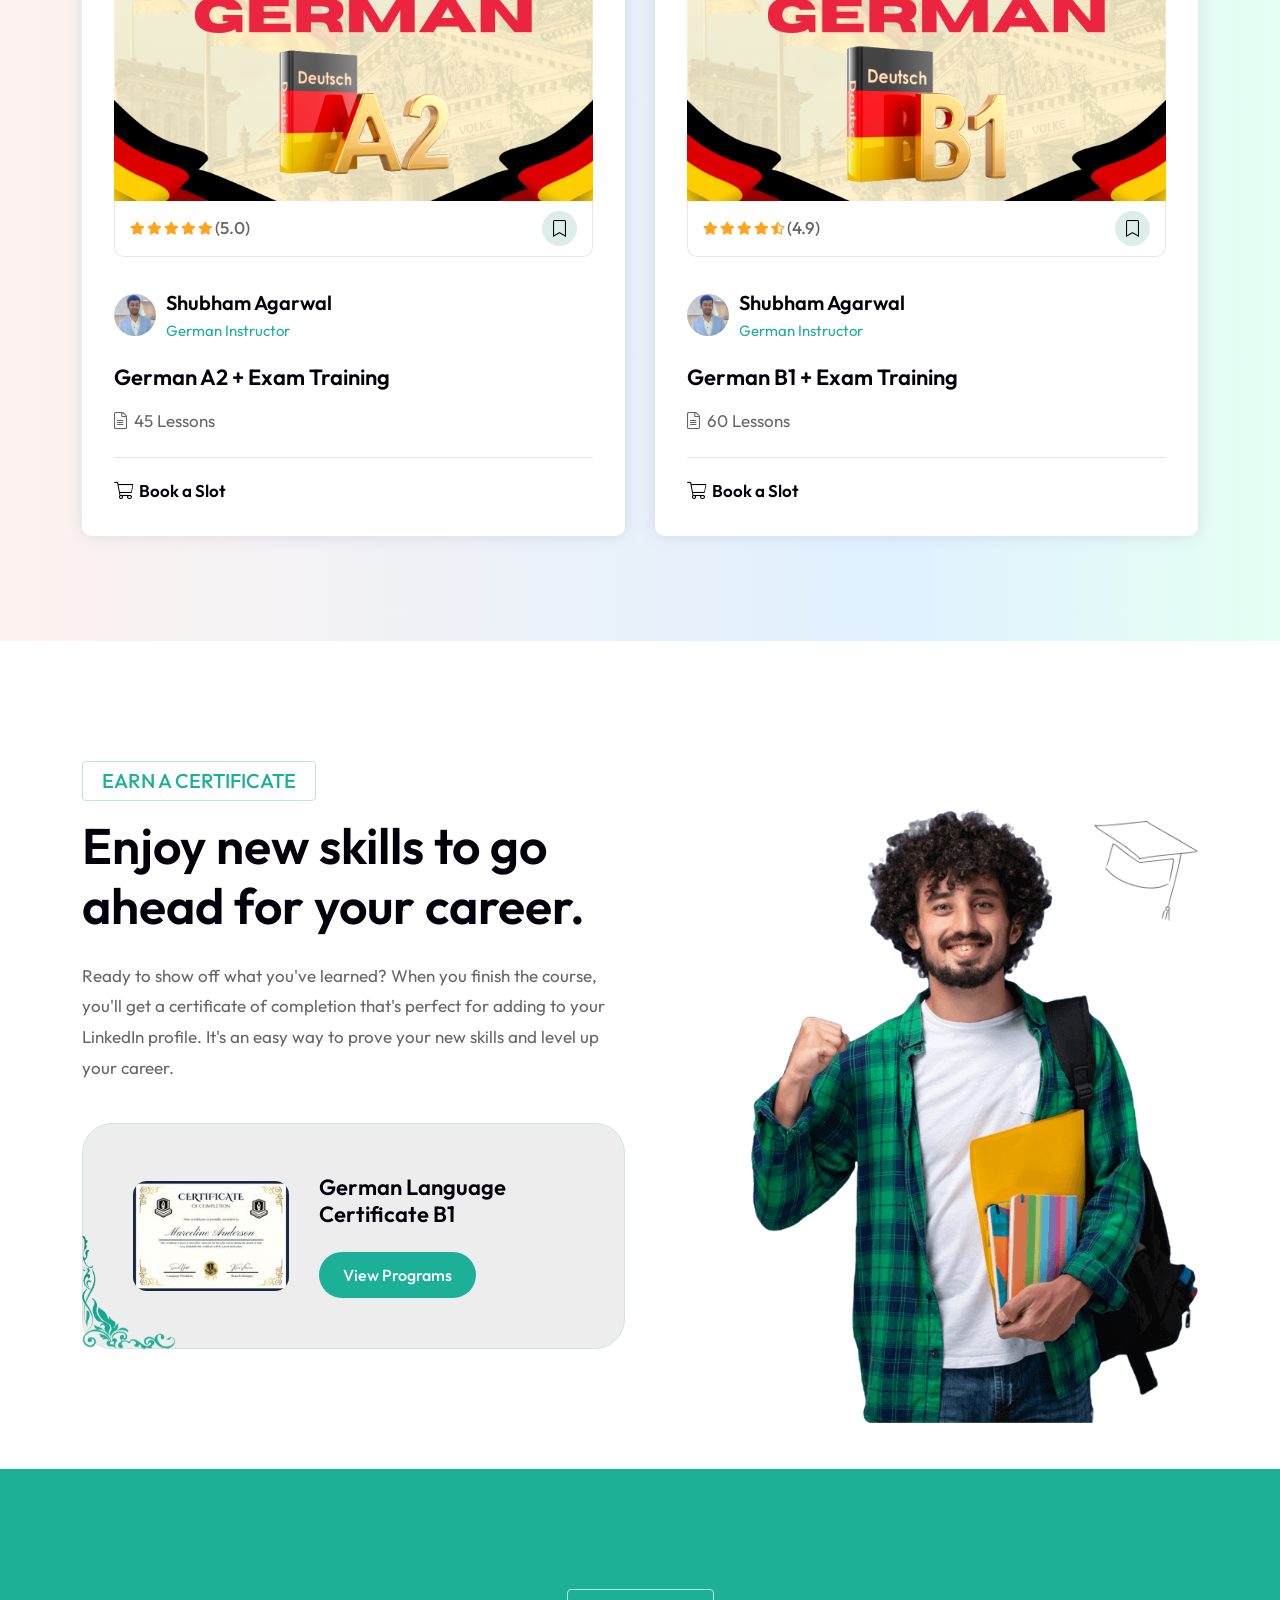
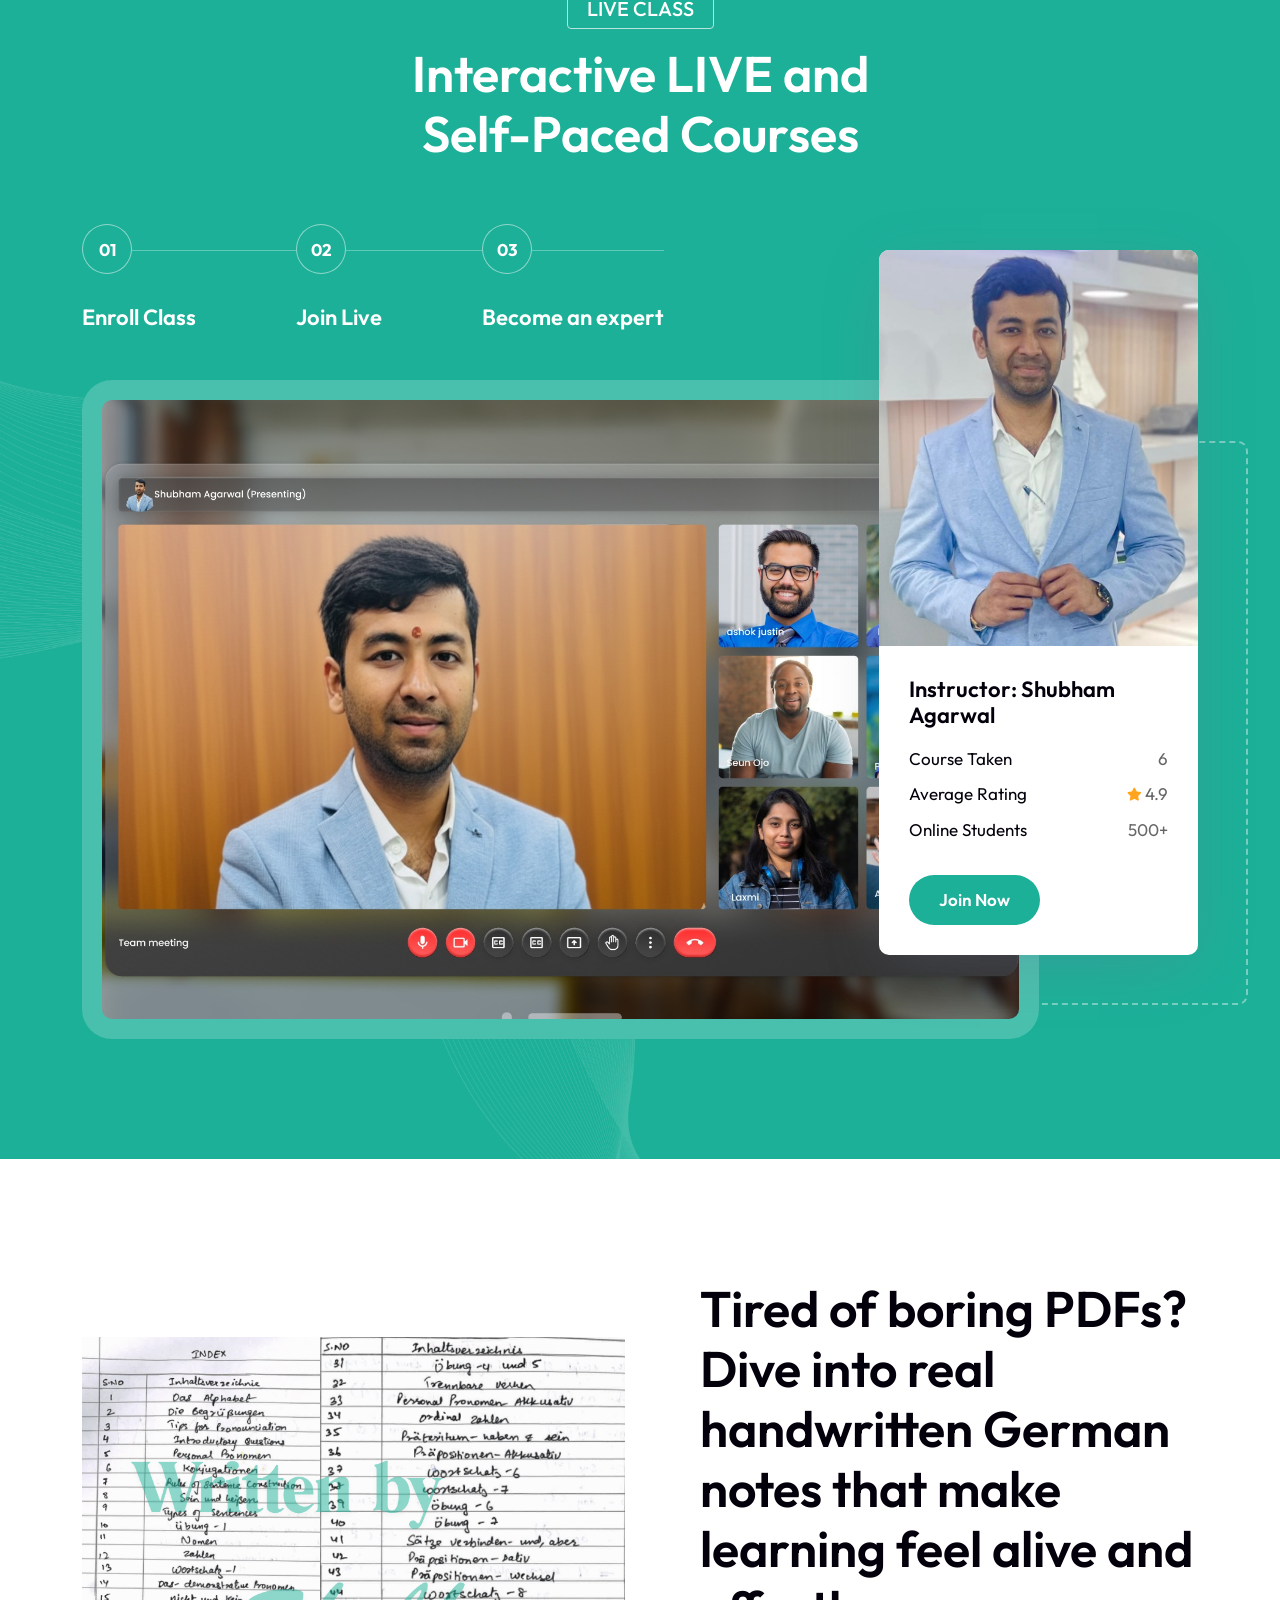
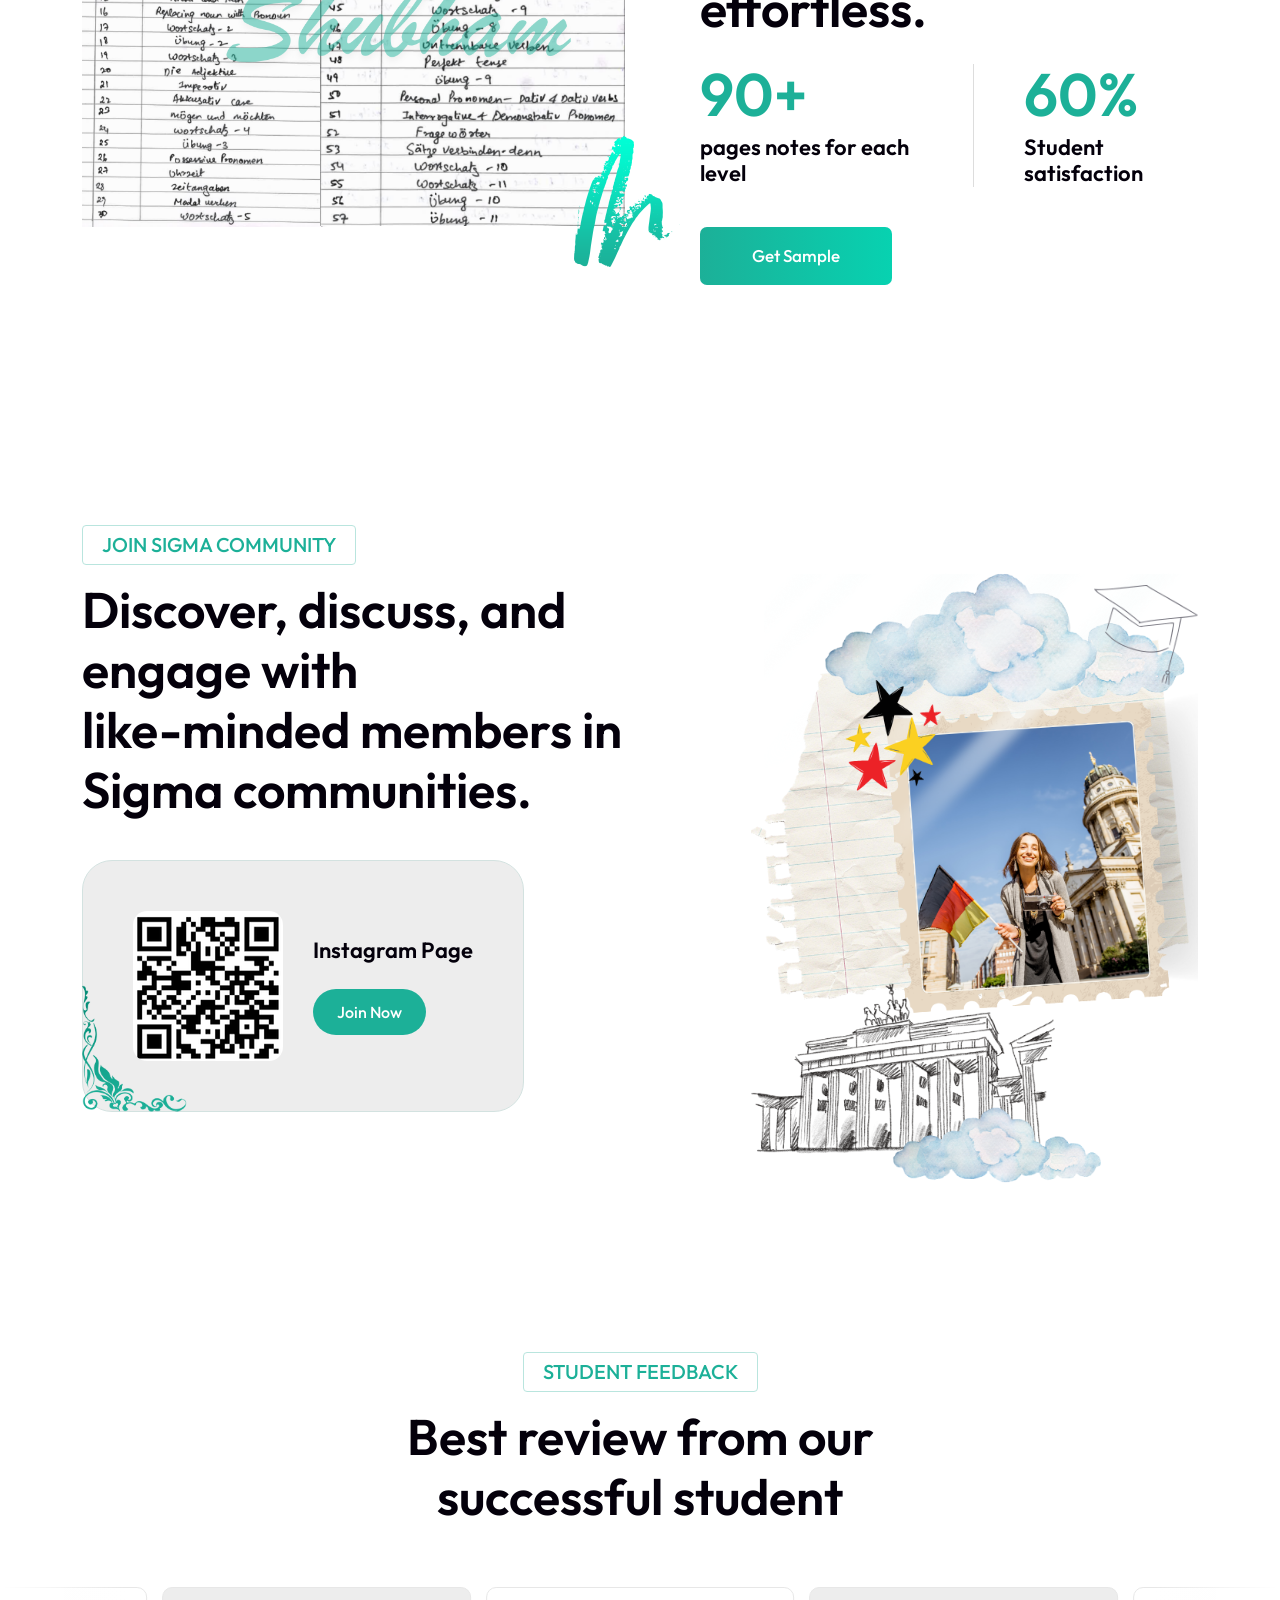
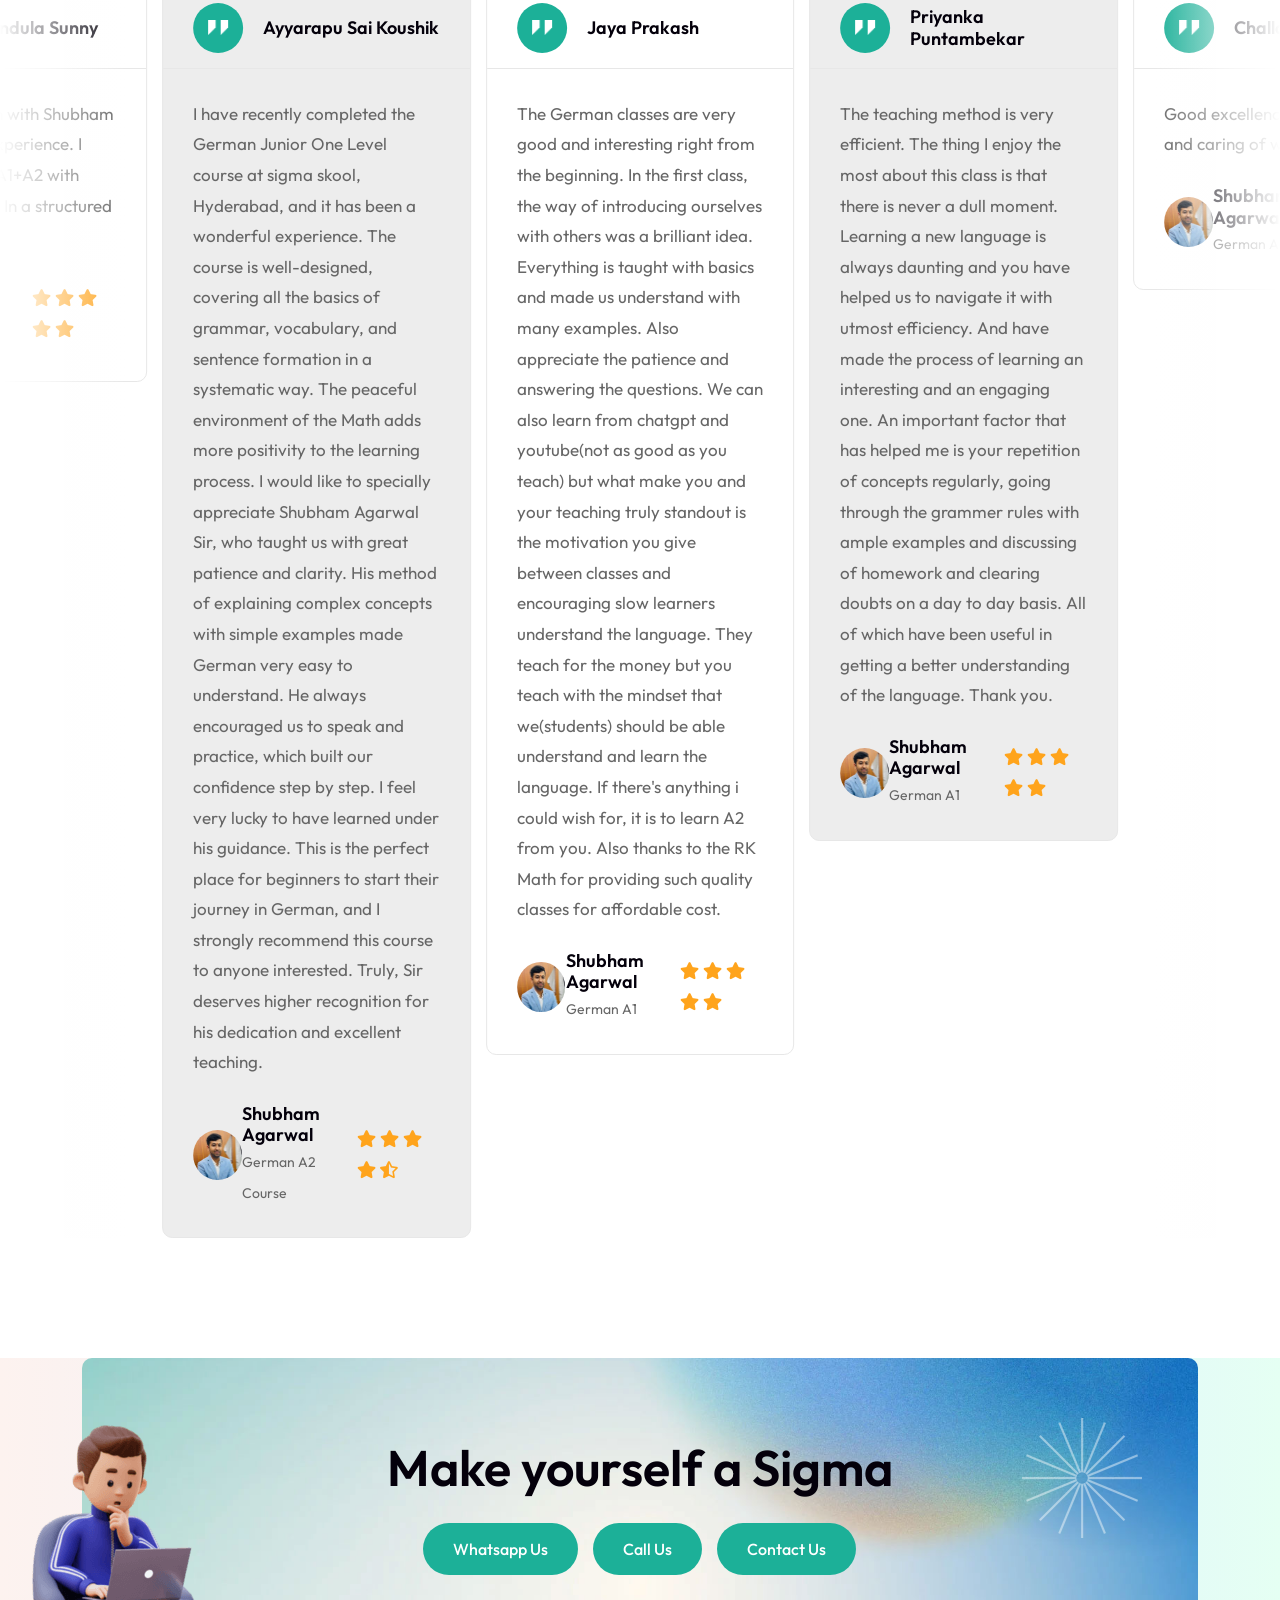
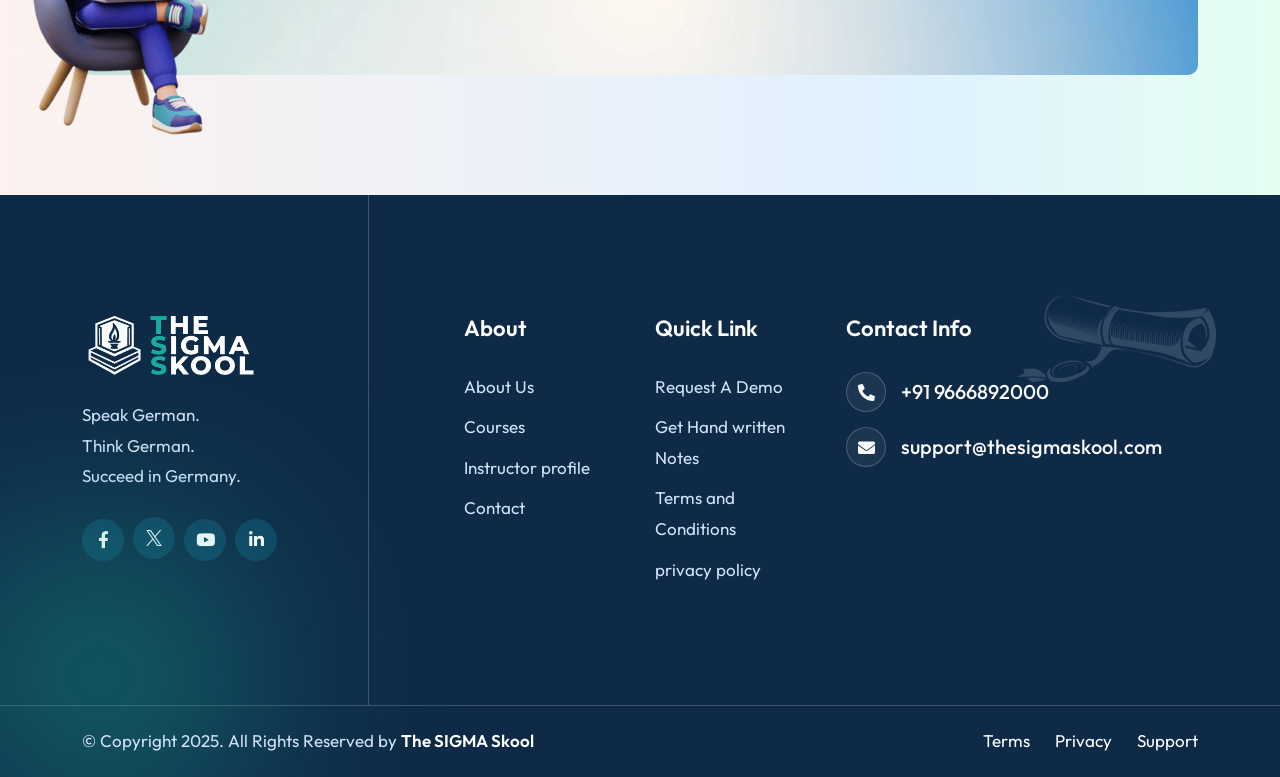
==== commit 852d13e8: "psh" ====
--- a/index.html
+++ b/index.html
@@ -231,7 +231,7 @@
                                     </li>
                                 </ul>
                             </li>
-                            <li><a href="notes.html">Get Notes</a></li>
+                            <li><a href="notes_update.html">Get Notes</a></li>
                             <li class="dropdown megamenu-fw megamenu-style-three">
                                 <a href="#aboutus" class="dropdown-toggle" data-toggle="dropdown">Know about Sigma</a>
                                 <ul class="dropdown-menu megamenu-content" role="menu">
@@ -375,7 +375,7 @@
                     <div class="col-xl-8 offset-xl-2 col-lg-10 offset-lg-1">
                         <h2 class="title split-text">Make yourself a Sigma</h2>
                         <ul class="list-check">
-                            <li><a class="btn circle btn-theme animation" href="https://wa.me/911234567890">Whatsapp
+                            <li><a class="btn circle btn-theme animation" href="https://wa.me/919666892000">Whatsapp
                                     Us</a></li>
                             <li><a class="btn circle btn-theme animation" href="tel:+919666892000">Call Us</a></li>
                             <li><a class="btn circle btn-theme animation" href="contact-us.html">Contact Us</a></li>
@@ -1248,6 +1248,21 @@
                                                 <h4>Instagram Page</h4>
                                                 <!-- <span>Total Awarded 500+</span> -->
                                                 <a class="btn circle btn-theme animation" href="https://www.instagram.com/thesigmaskool?igsh=eGtsemhwdDhtZ21i&utm_source=qr">Join Now </a>
+                                            </div>
+                                        </div>
+                                    </div>
+                                    <!-- Single Item -->
+
+                                    <!-- Single Item -->
+                                    <div class="swiper-slide">
+                                        <div class="certificate-items">
+                                            <div class="thumb">
+                                                <img src="assets/img/thumb/community.png" alt="Image Not Found">
+                                            </div>
+                                            <div class="info">
+                                                <h4>Whatsapp Community</h4>
+                                                <!-- <span>Total Awarded 500+</span> -->
+                                                <a class="btn circle btn-theme animation" href="https://chat.whatsapp.com/FslCp6Ego6GGmbdWmGLV9Y?mode=ac_t">Join Now </a>
                                             </div>
                                         </div>
                                     </div>
@@ -1845,7 +1860,7 @@
                                     <a href="https://wa.me/919666892000">Request A Demo</a>
                                 </li>
                                 <li>
-                                    <a href="notes.html">Get Hand written Notes</a>
+                                    <a href="notes_update.html">Get Hand written Notes</a>
                                 </li>
                                 <!-- <li>
                                     <a href="contact-us.html">Addmition</a>
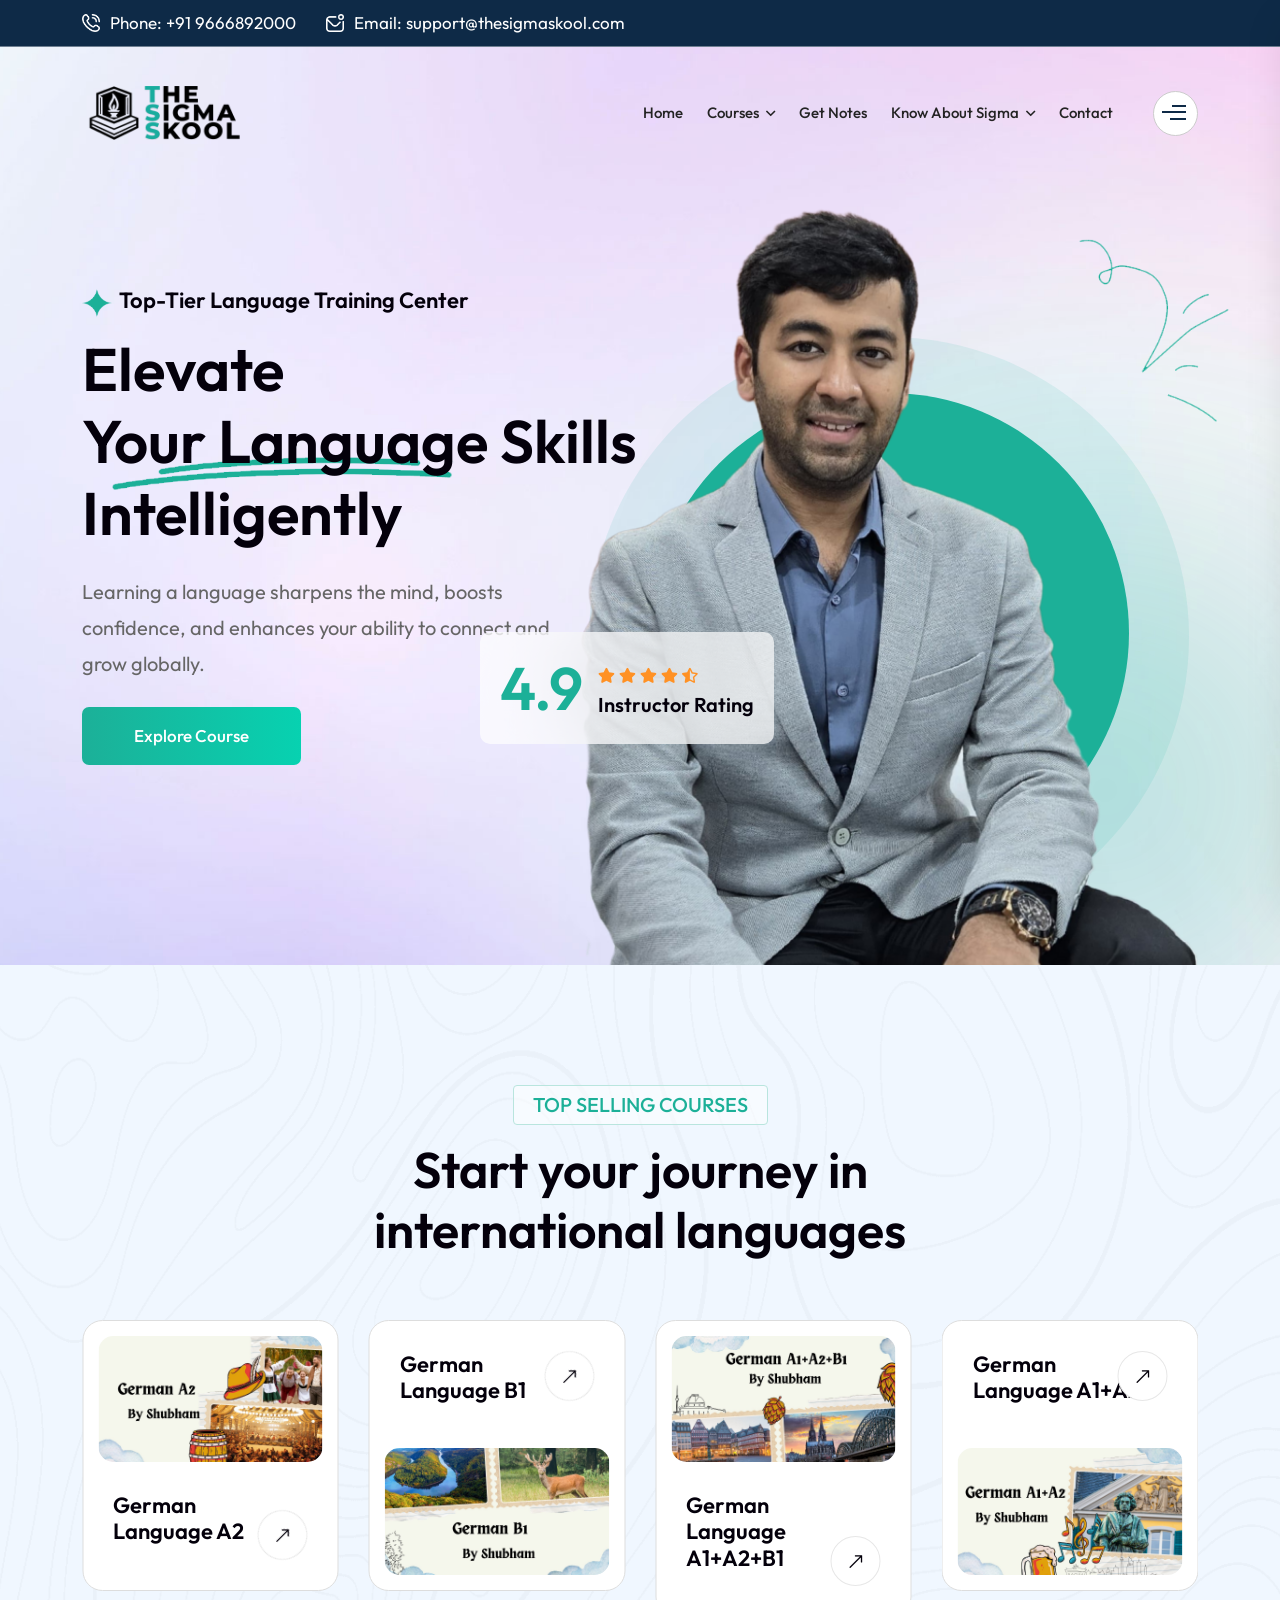
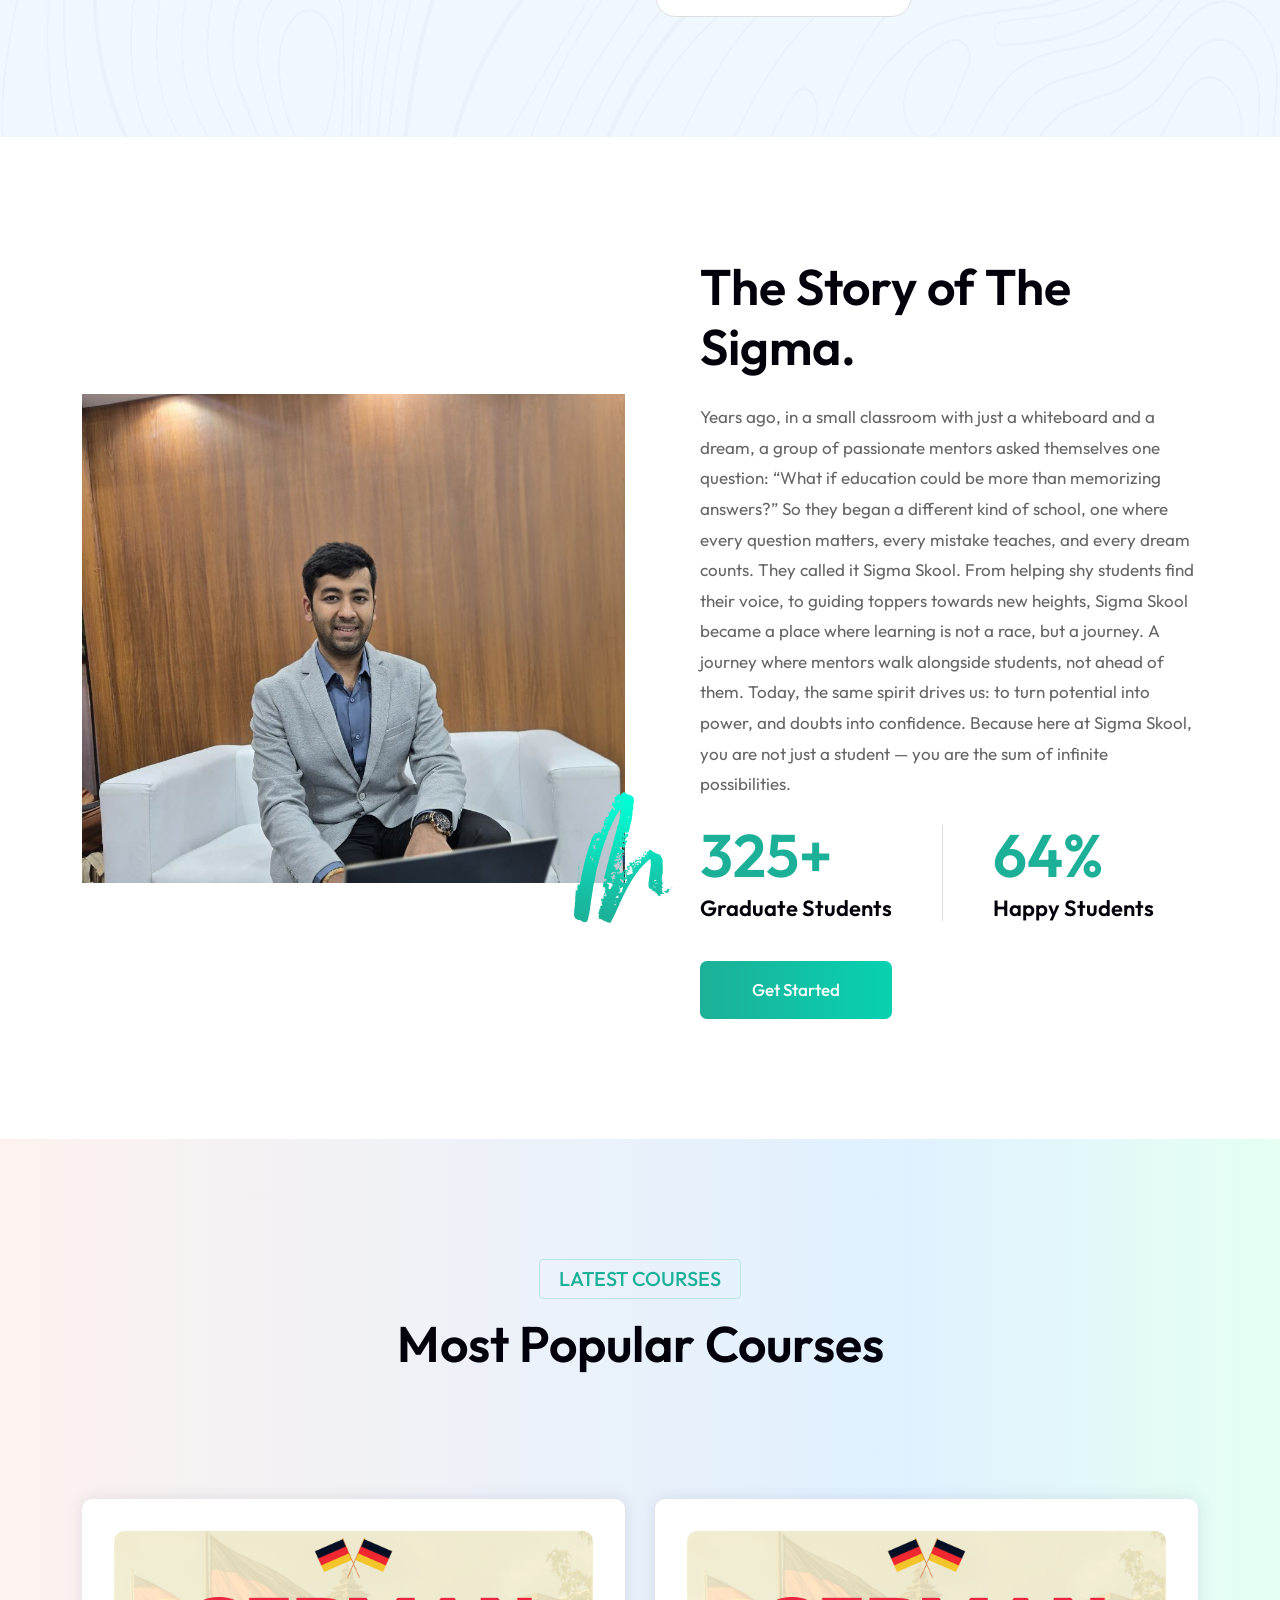
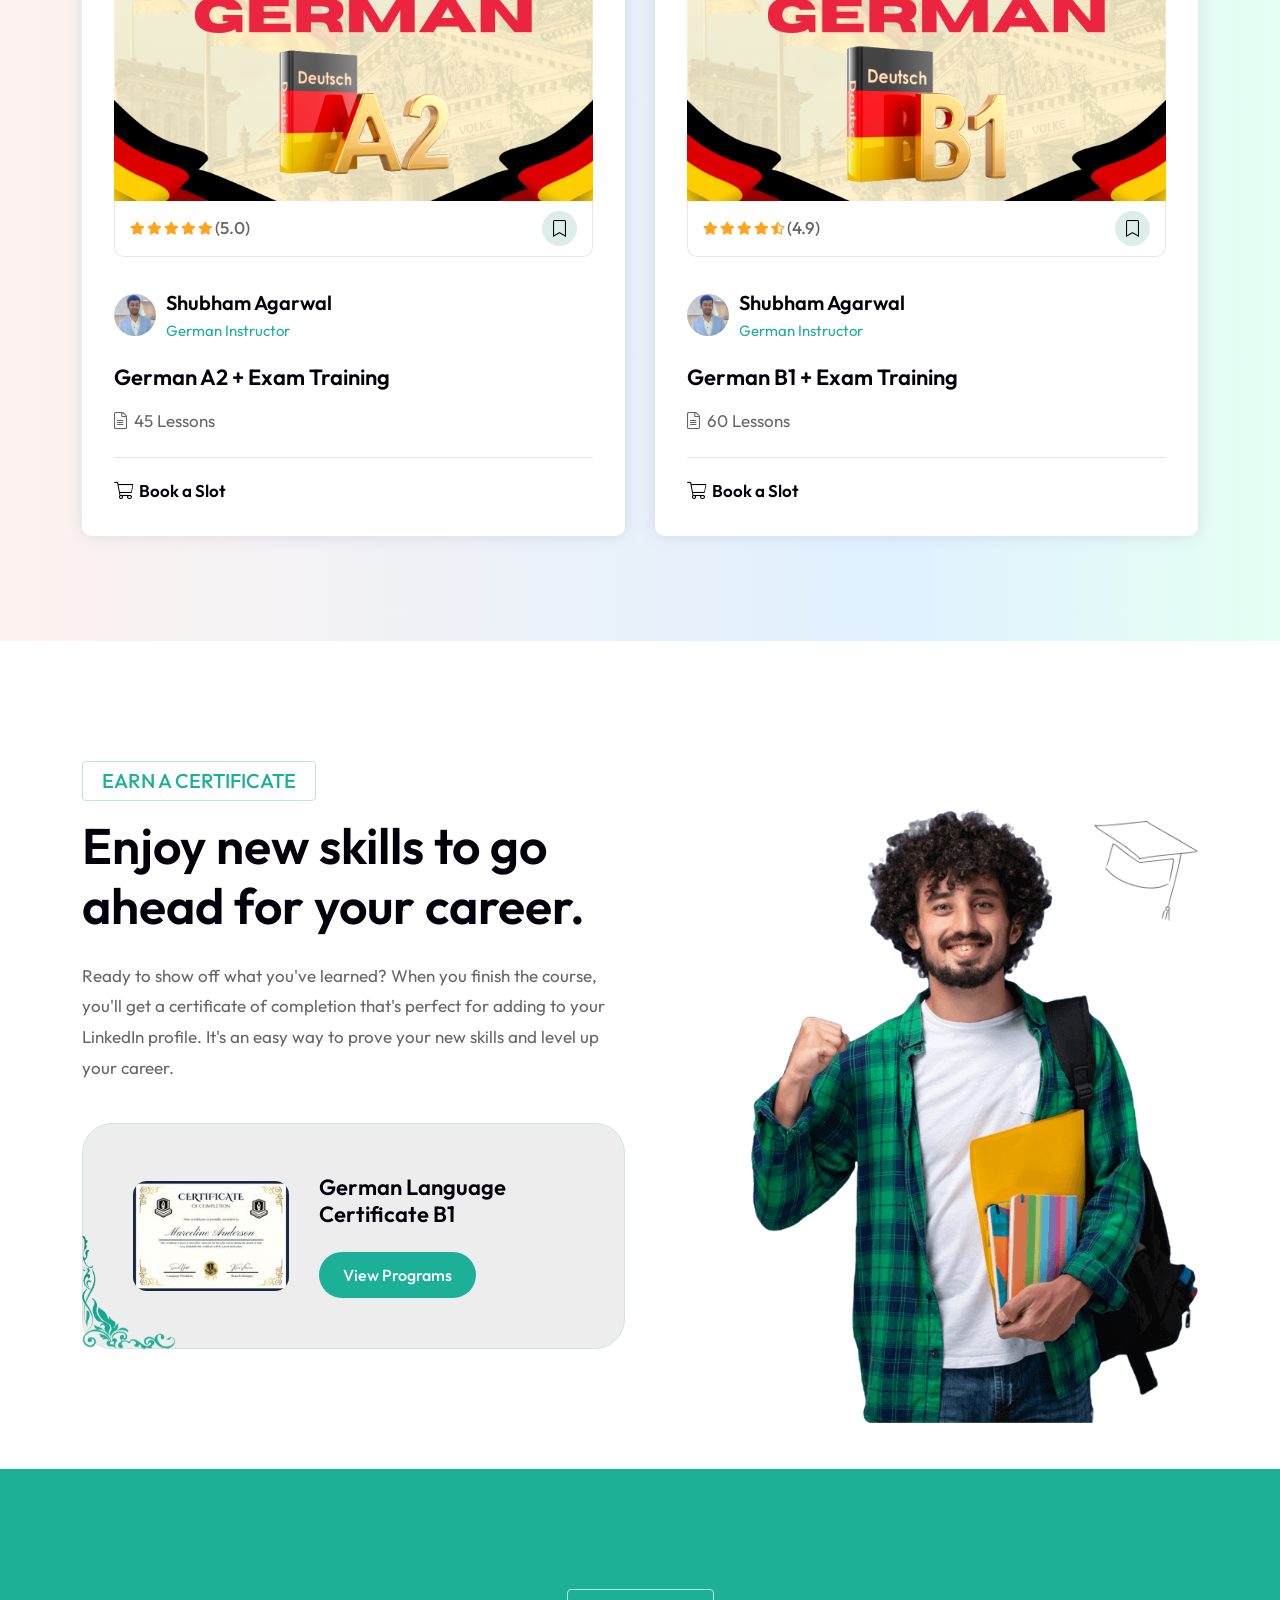
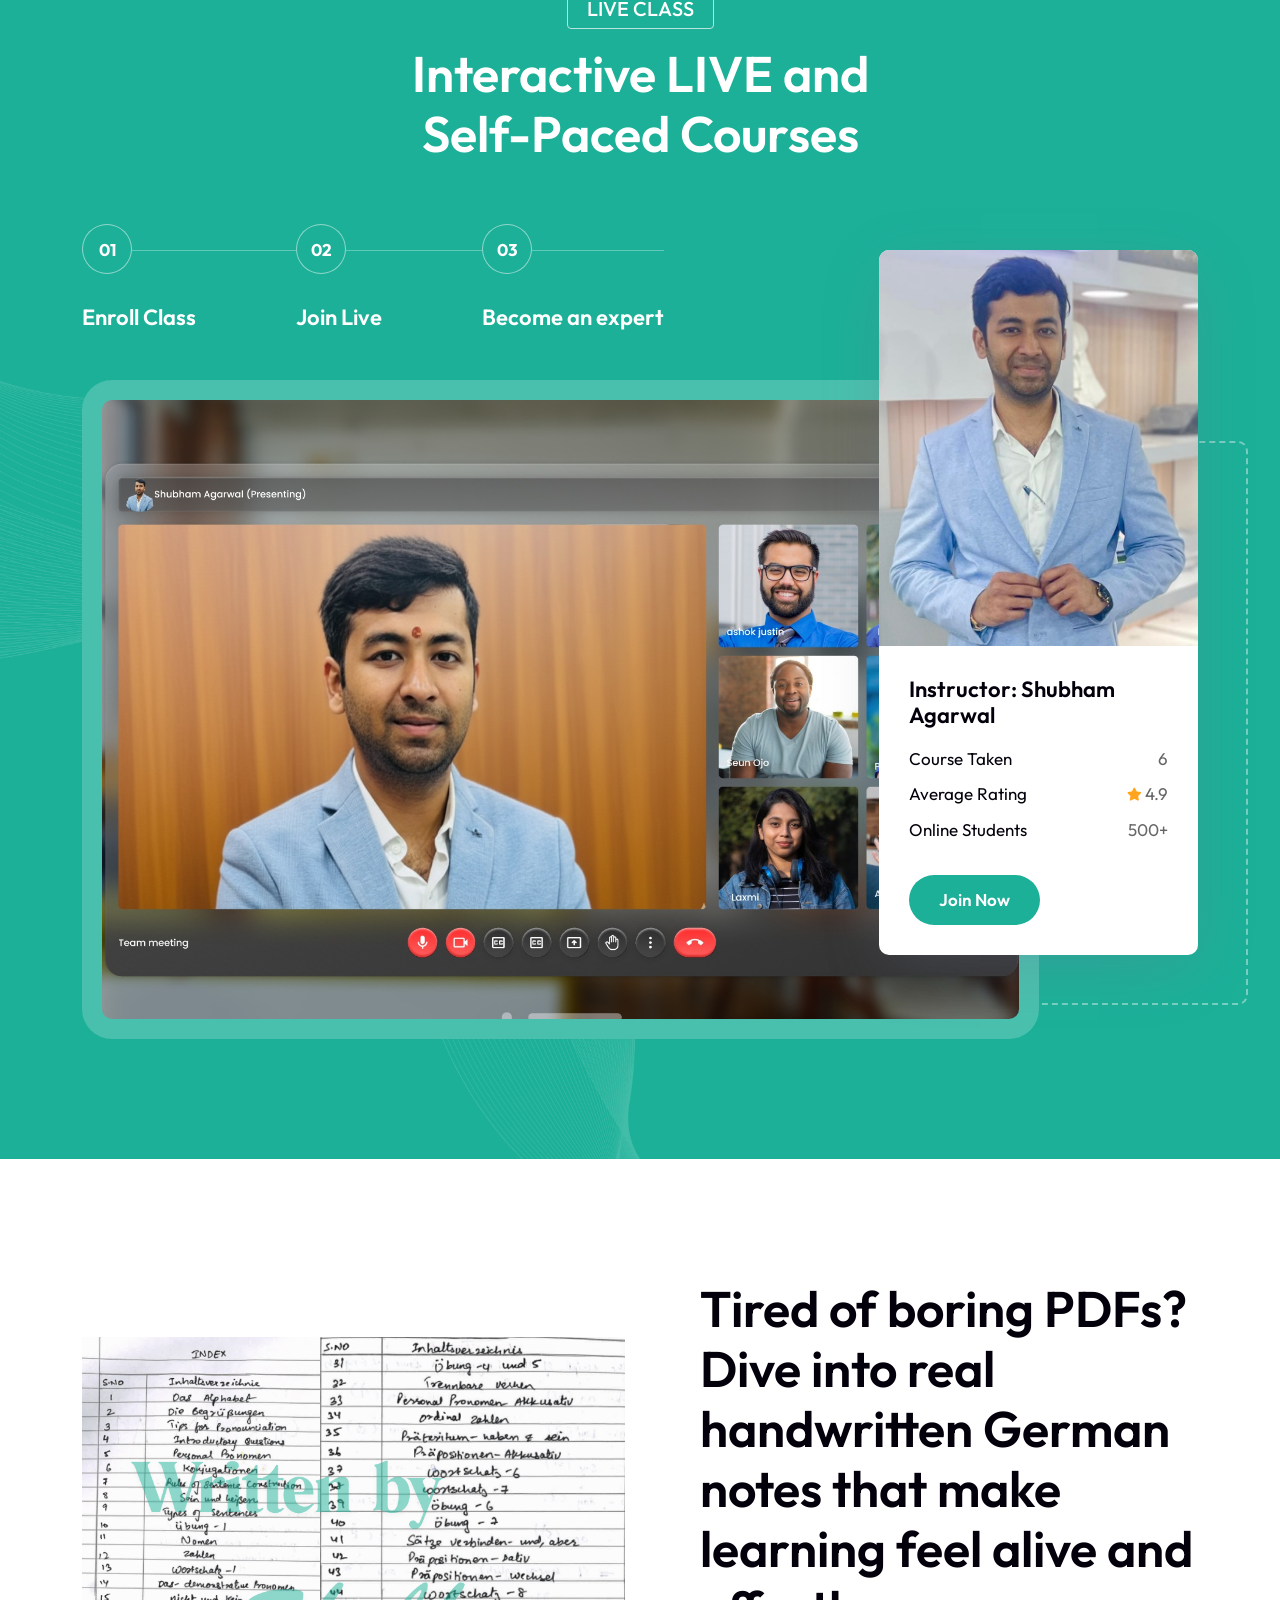
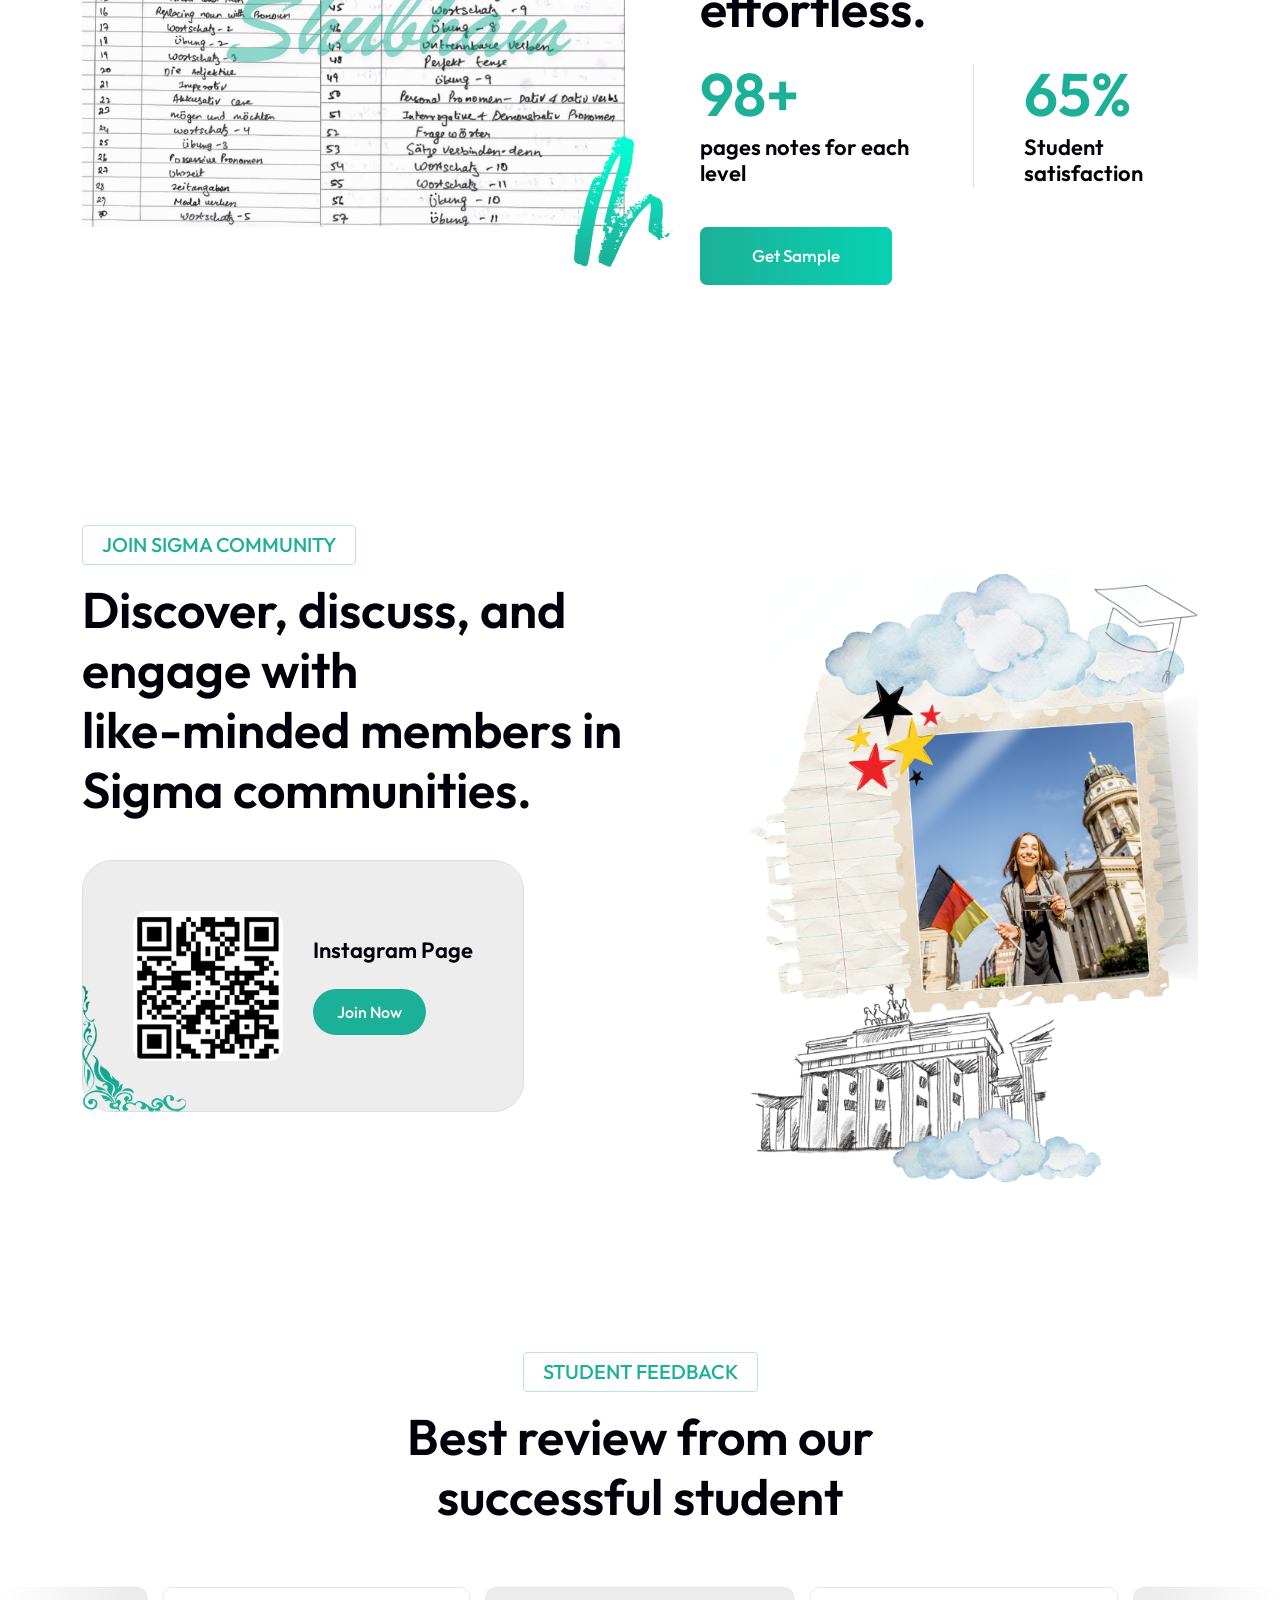
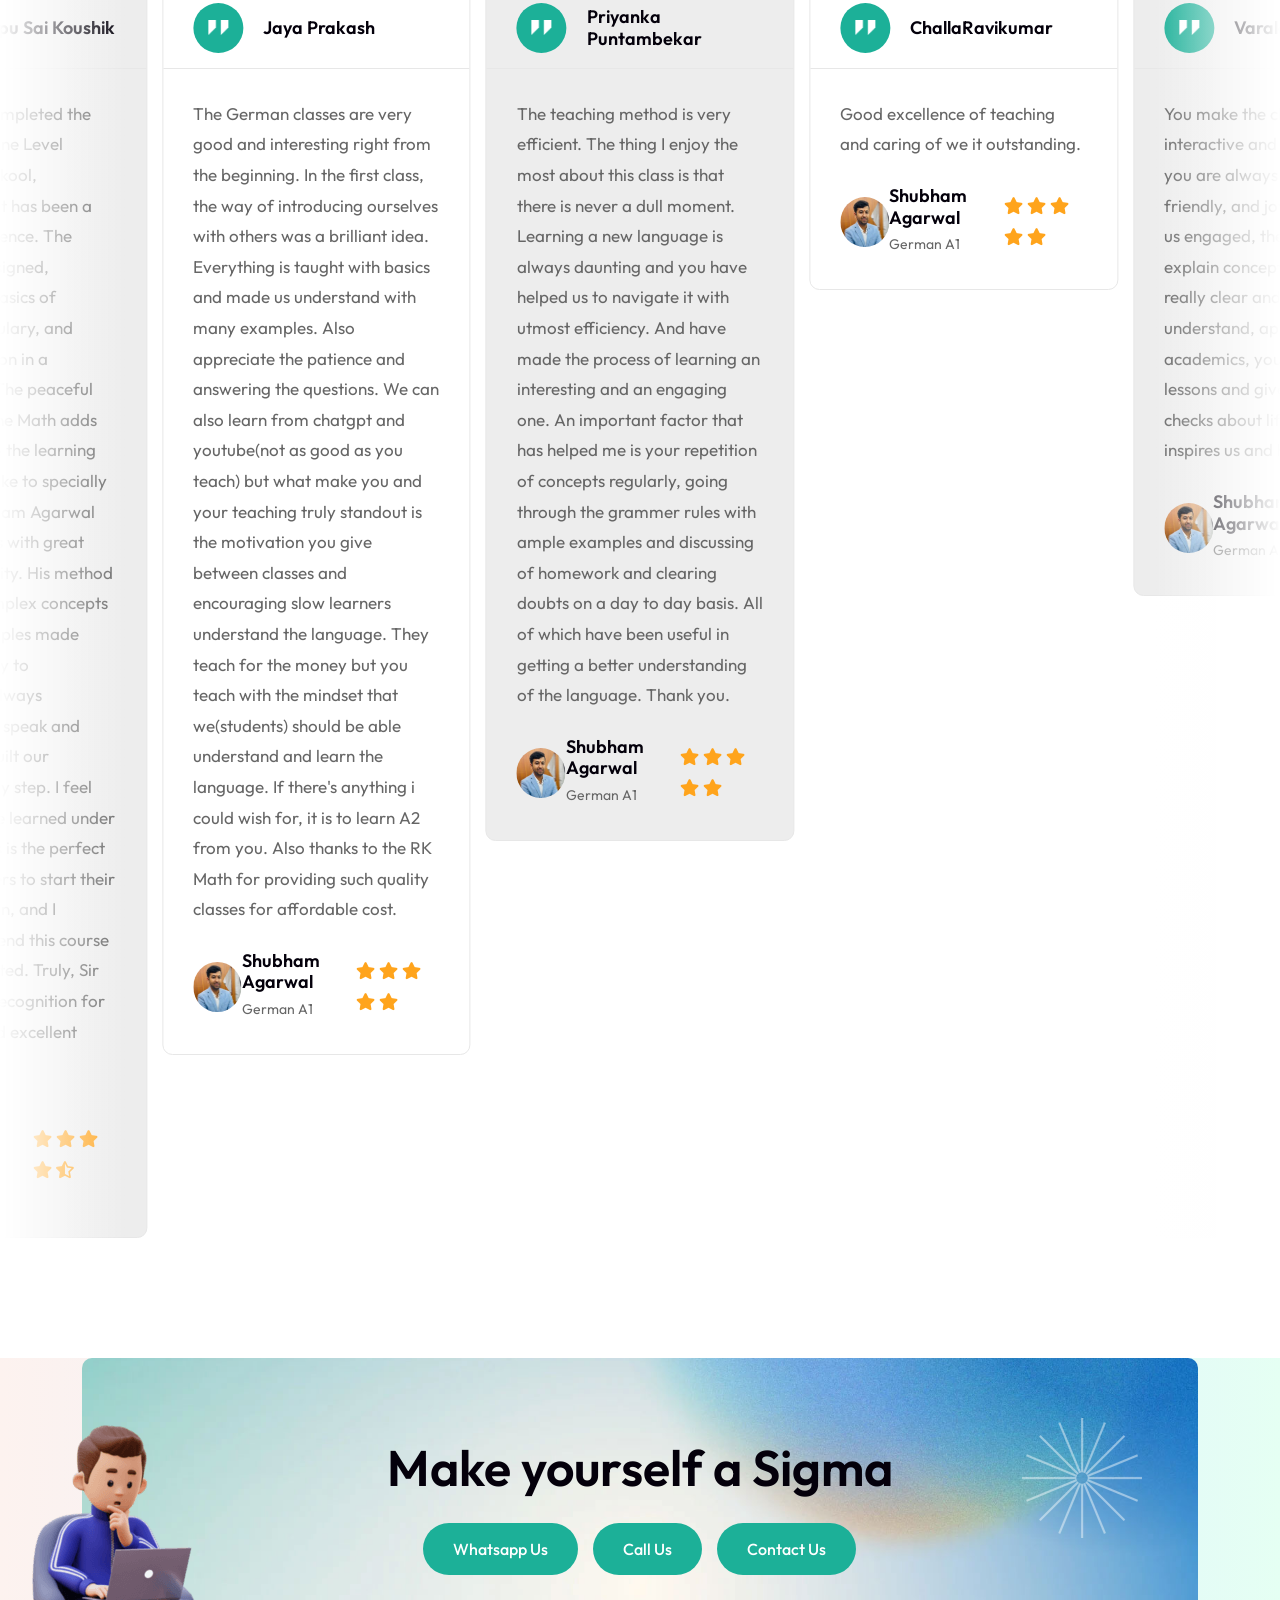
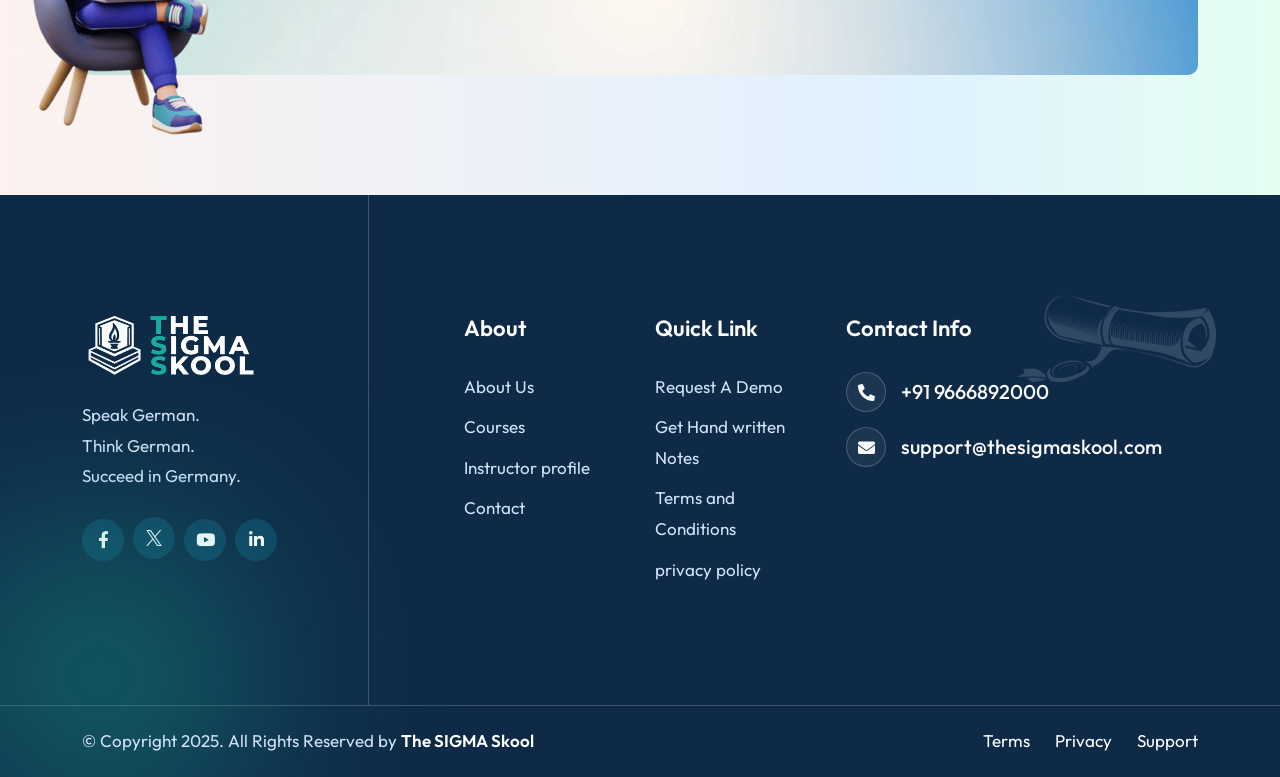
==== commit 5405e567: "uupdate" ====
--- a/index.html
+++ b/index.html
@@ -1776,7 +1776,7 @@
                     <div class="col-xl-8 offset-xl-2 col-lg-10 offset-lg-1">
                         <h2 class="title split-text">Make yourself a Sigma</h2>
                         <ul class="list-check">
-                            <li><a class="btn circle btn-theme animation" href="https://wa.me/911234567890">Whatsapp
+                            <li><a class="btn circle btn-theme animation" href="https://wa.me/919666892000">Whatsapp
                                     Us</a></li>
                             <li><a class="btn circle btn-theme animation" href="tel:+919666892000">Call Us</a></li>
                             <li><a class="btn circle btn-theme animation" href="contact-us.html">Contact Us</a></li>
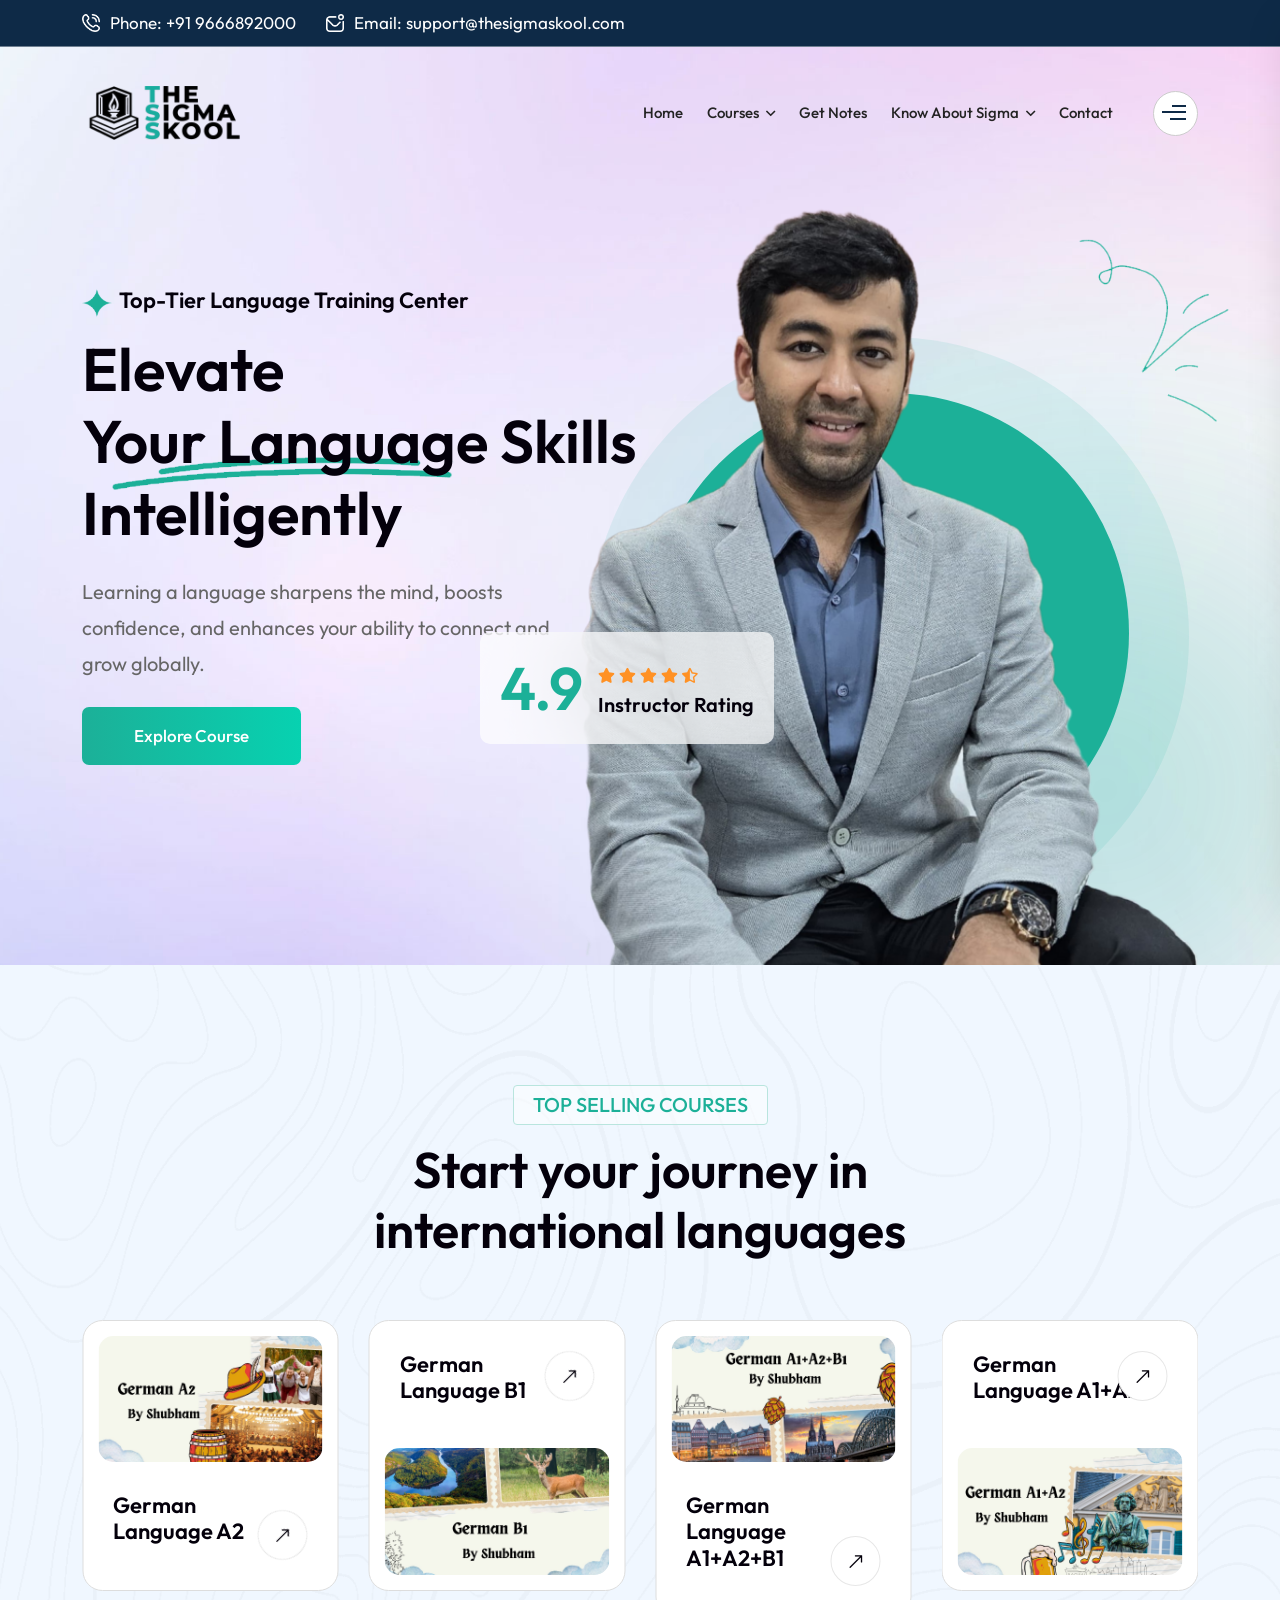
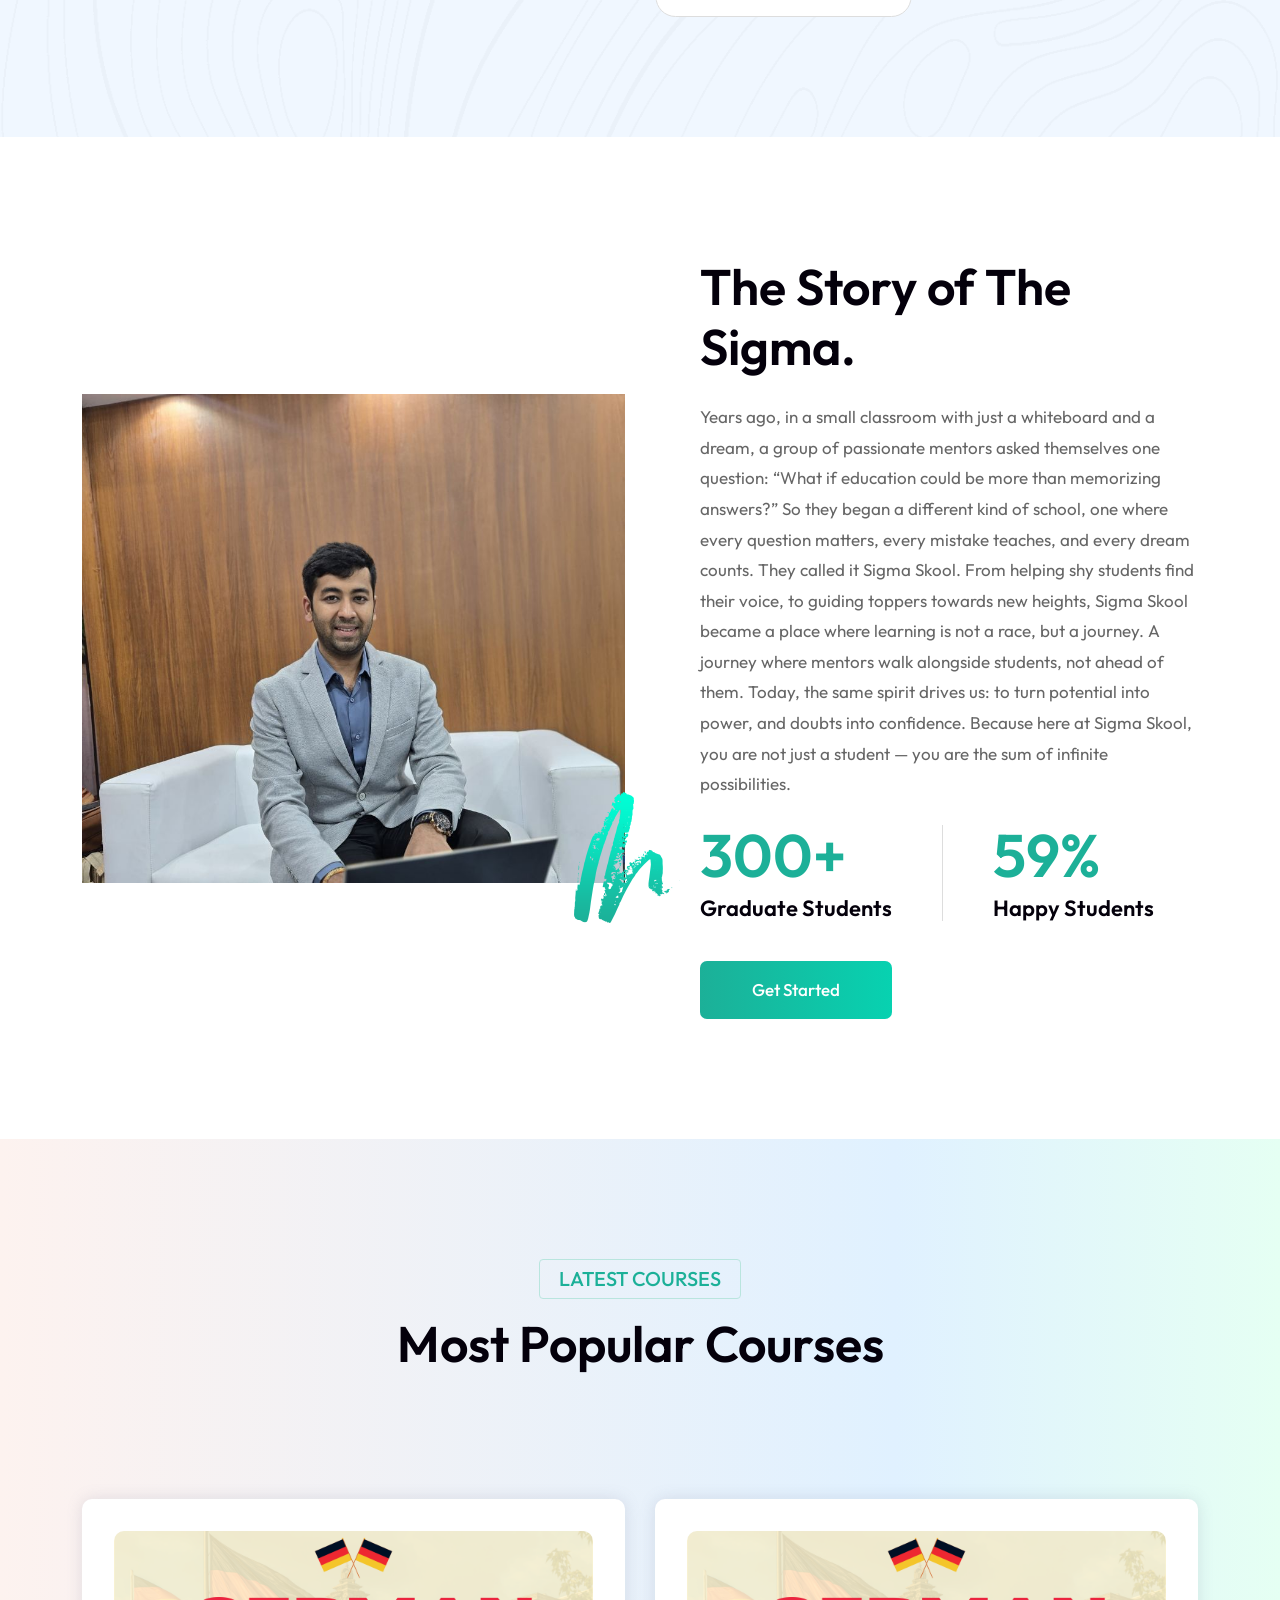
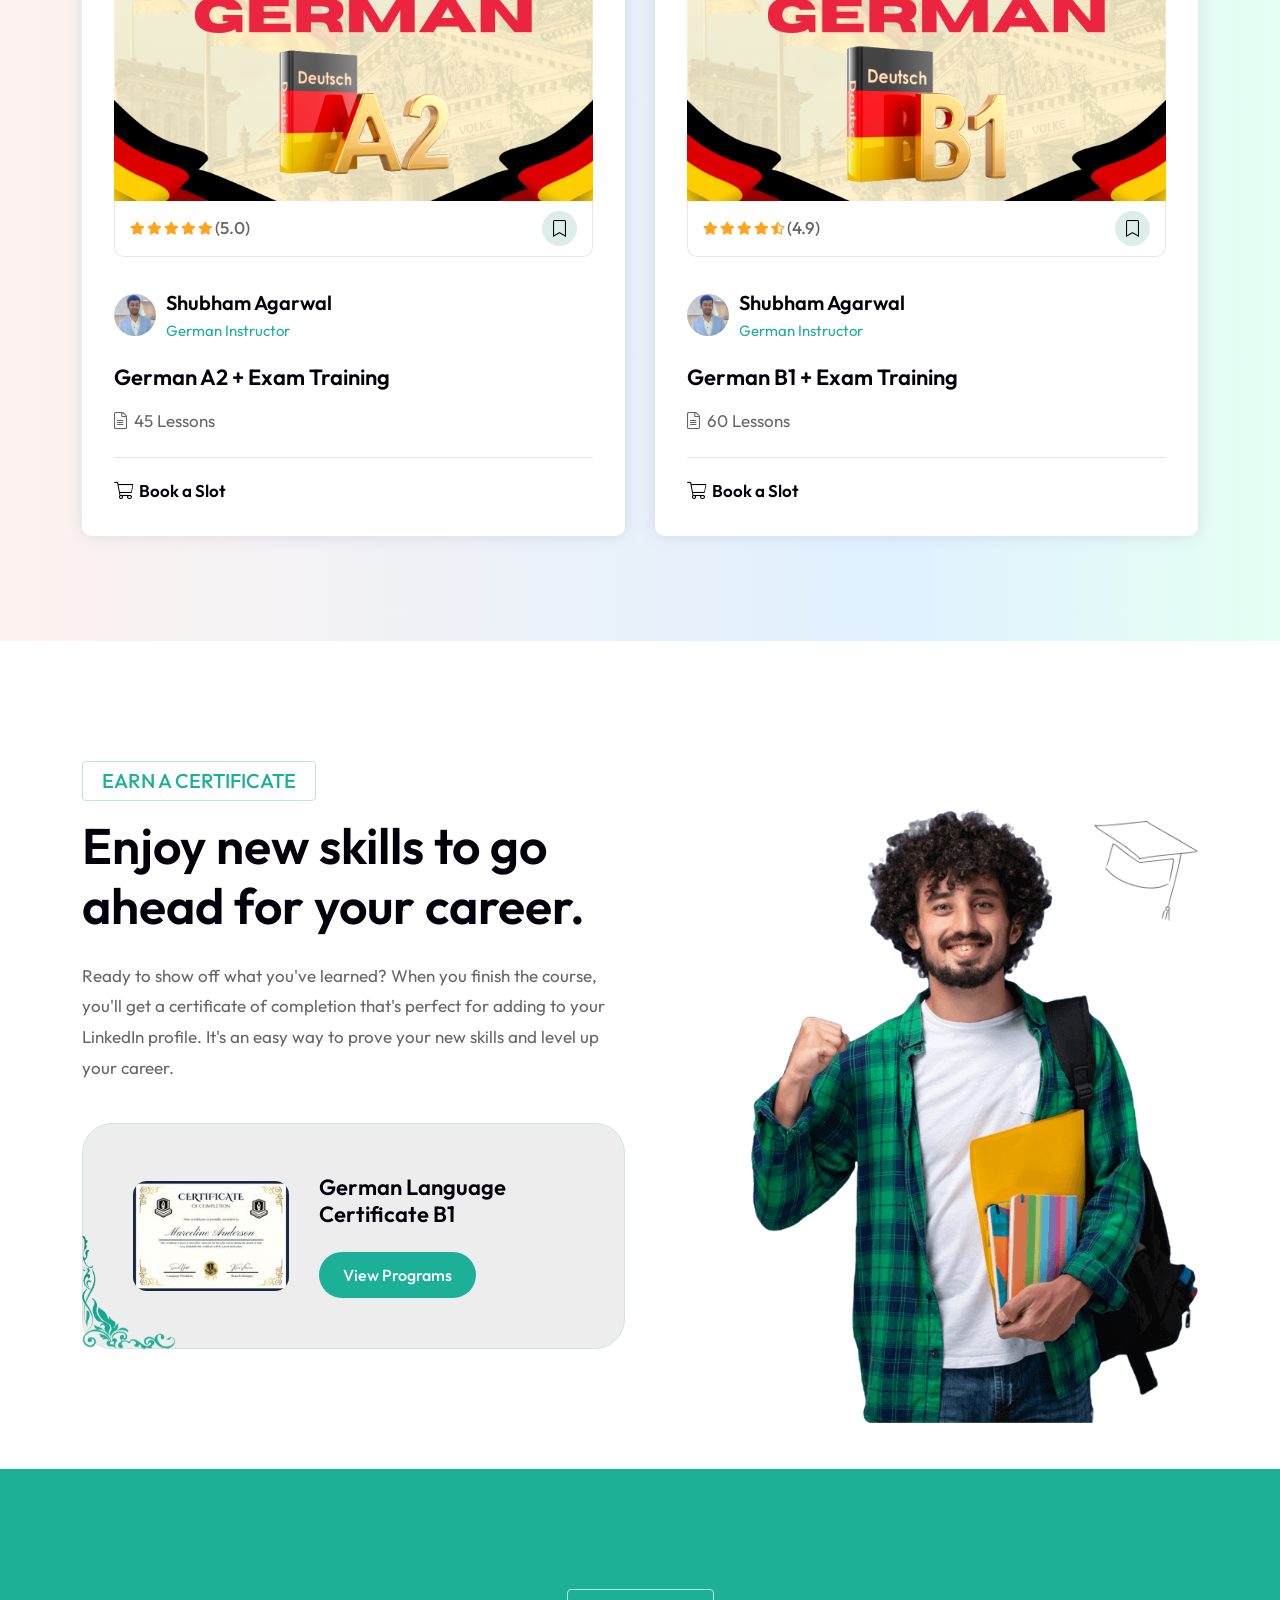
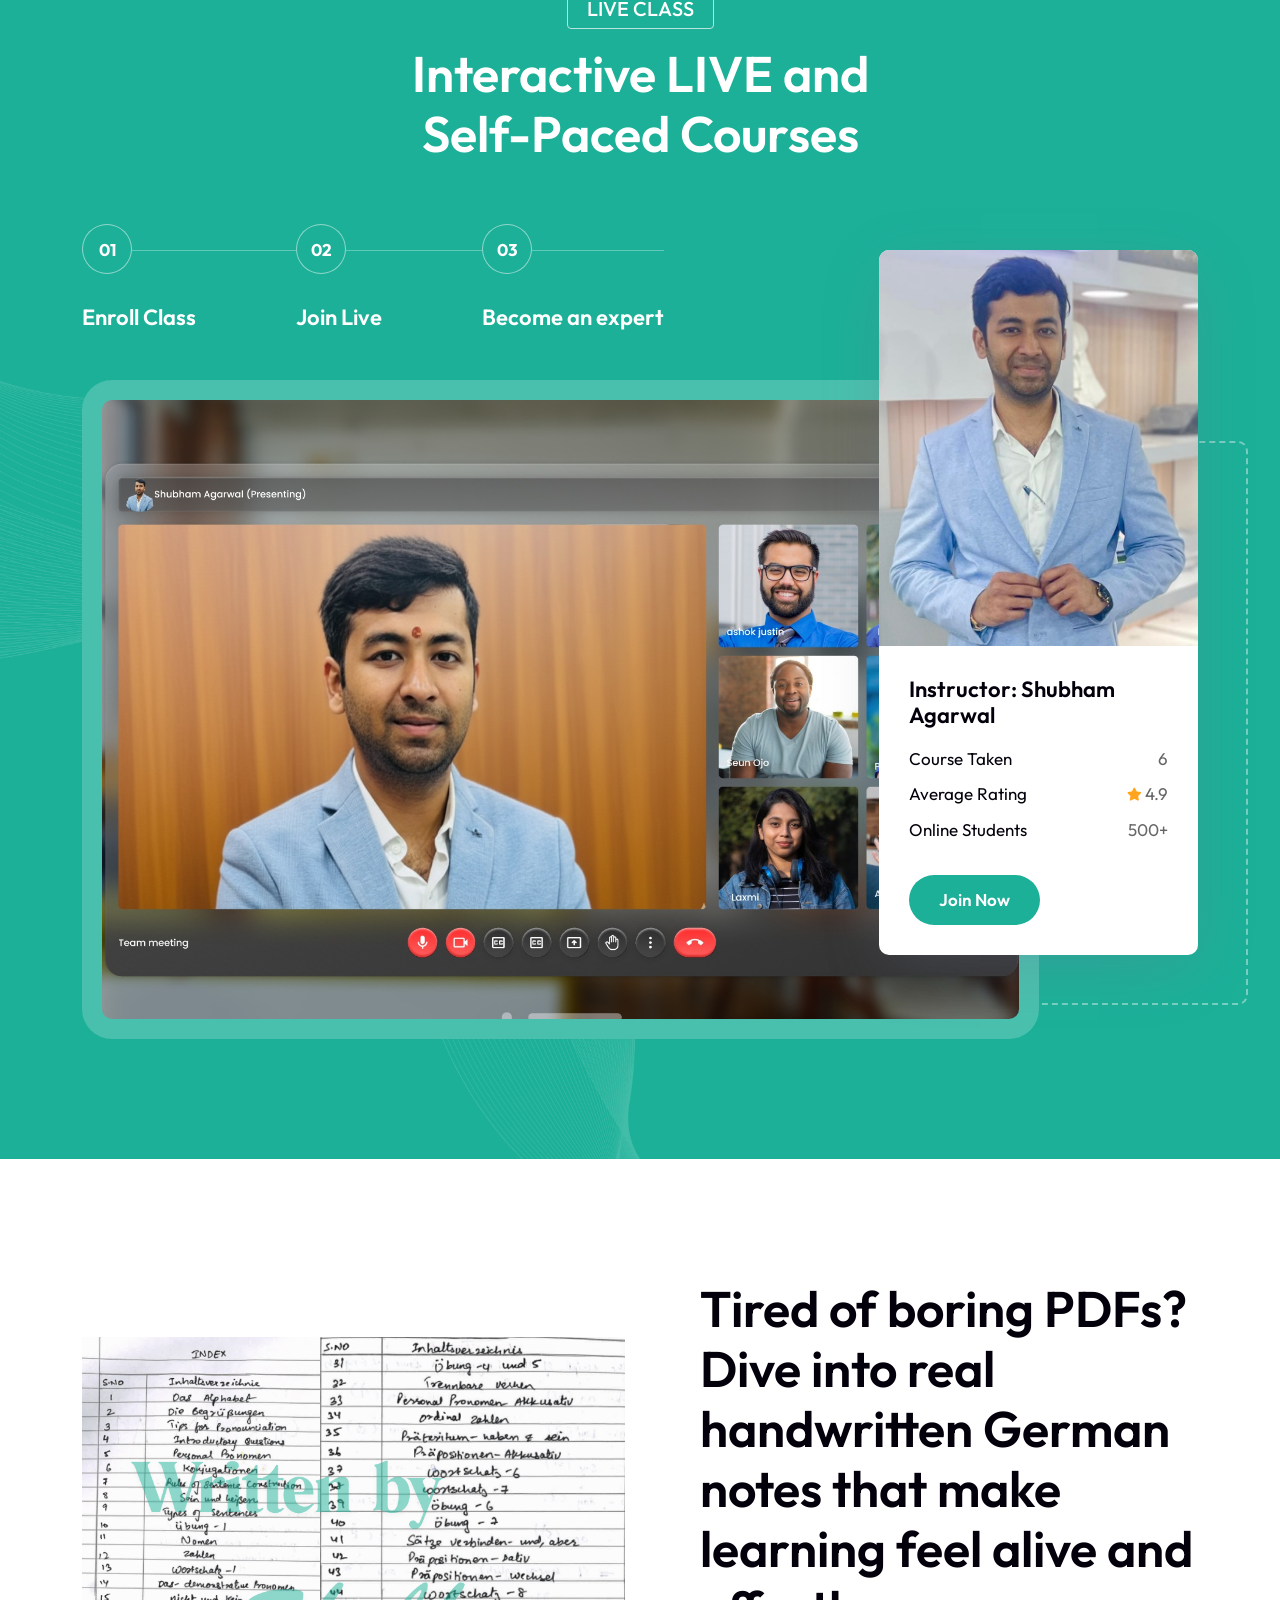
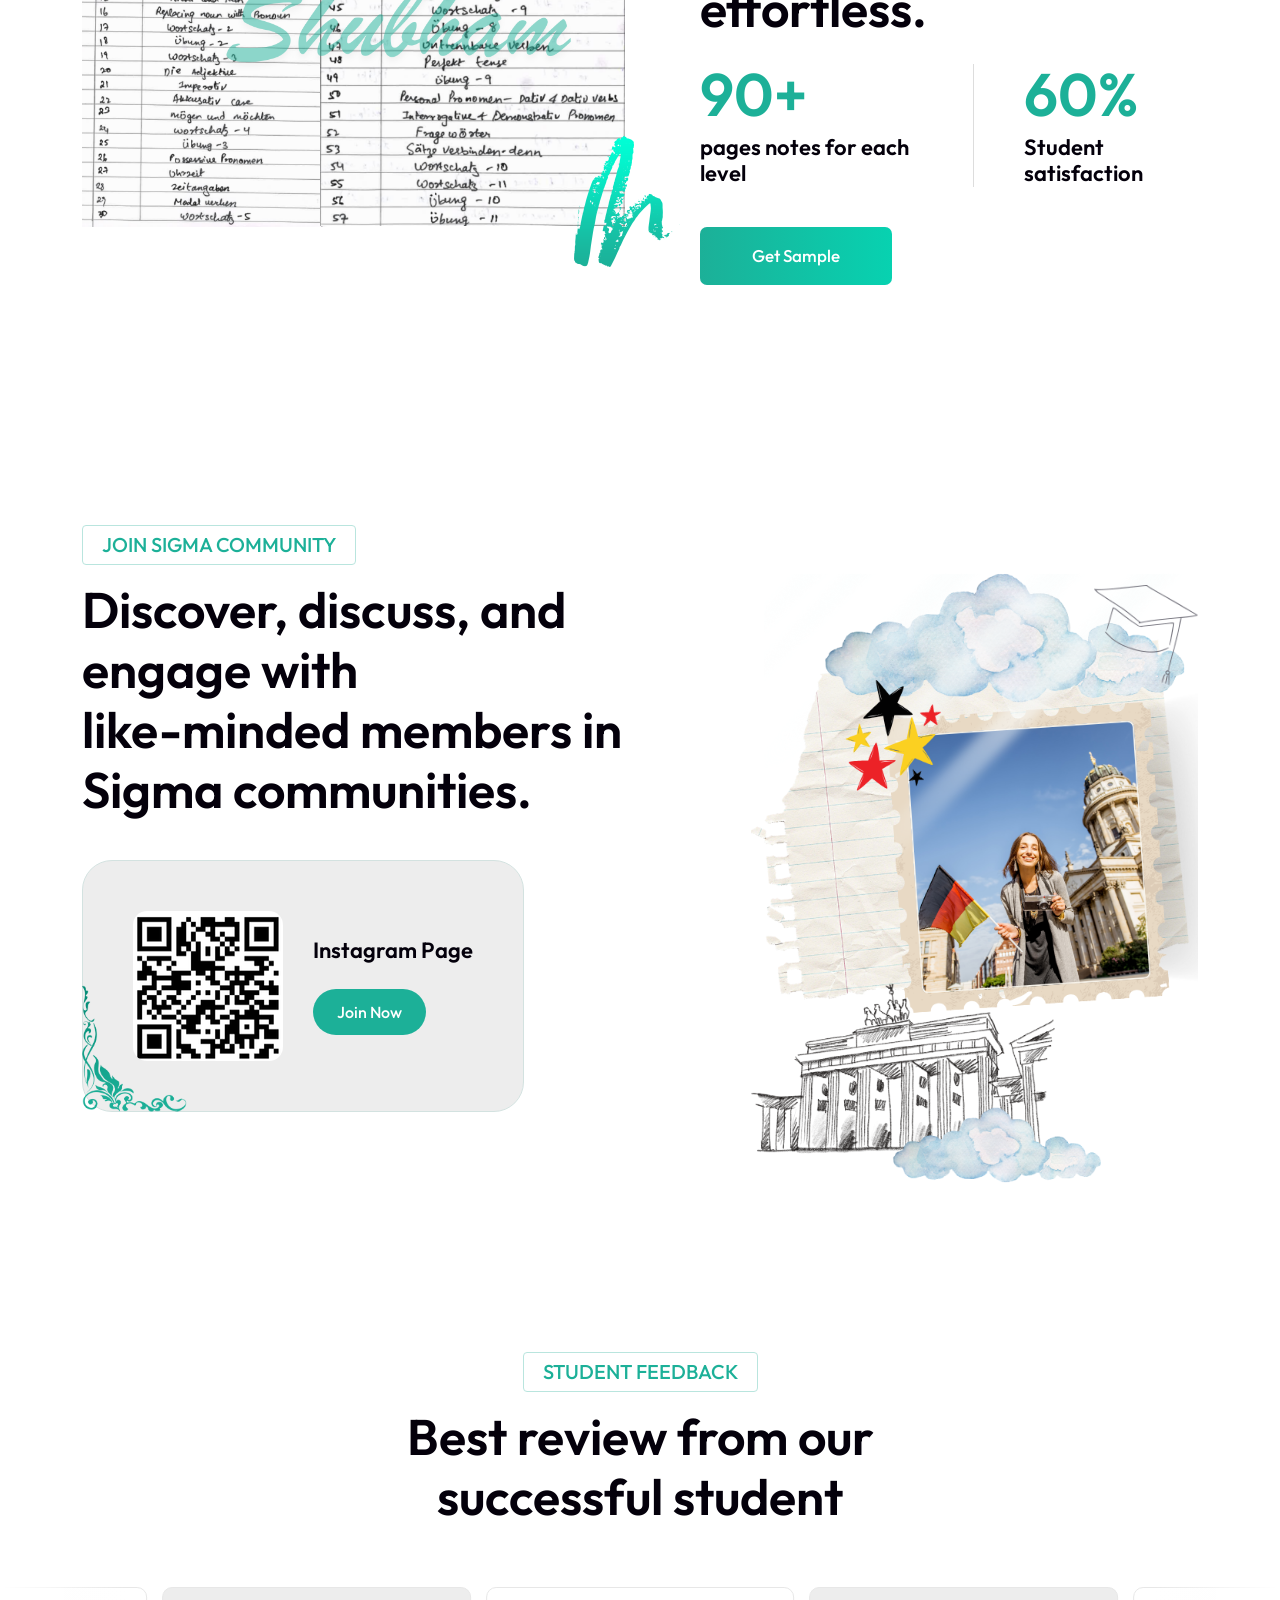
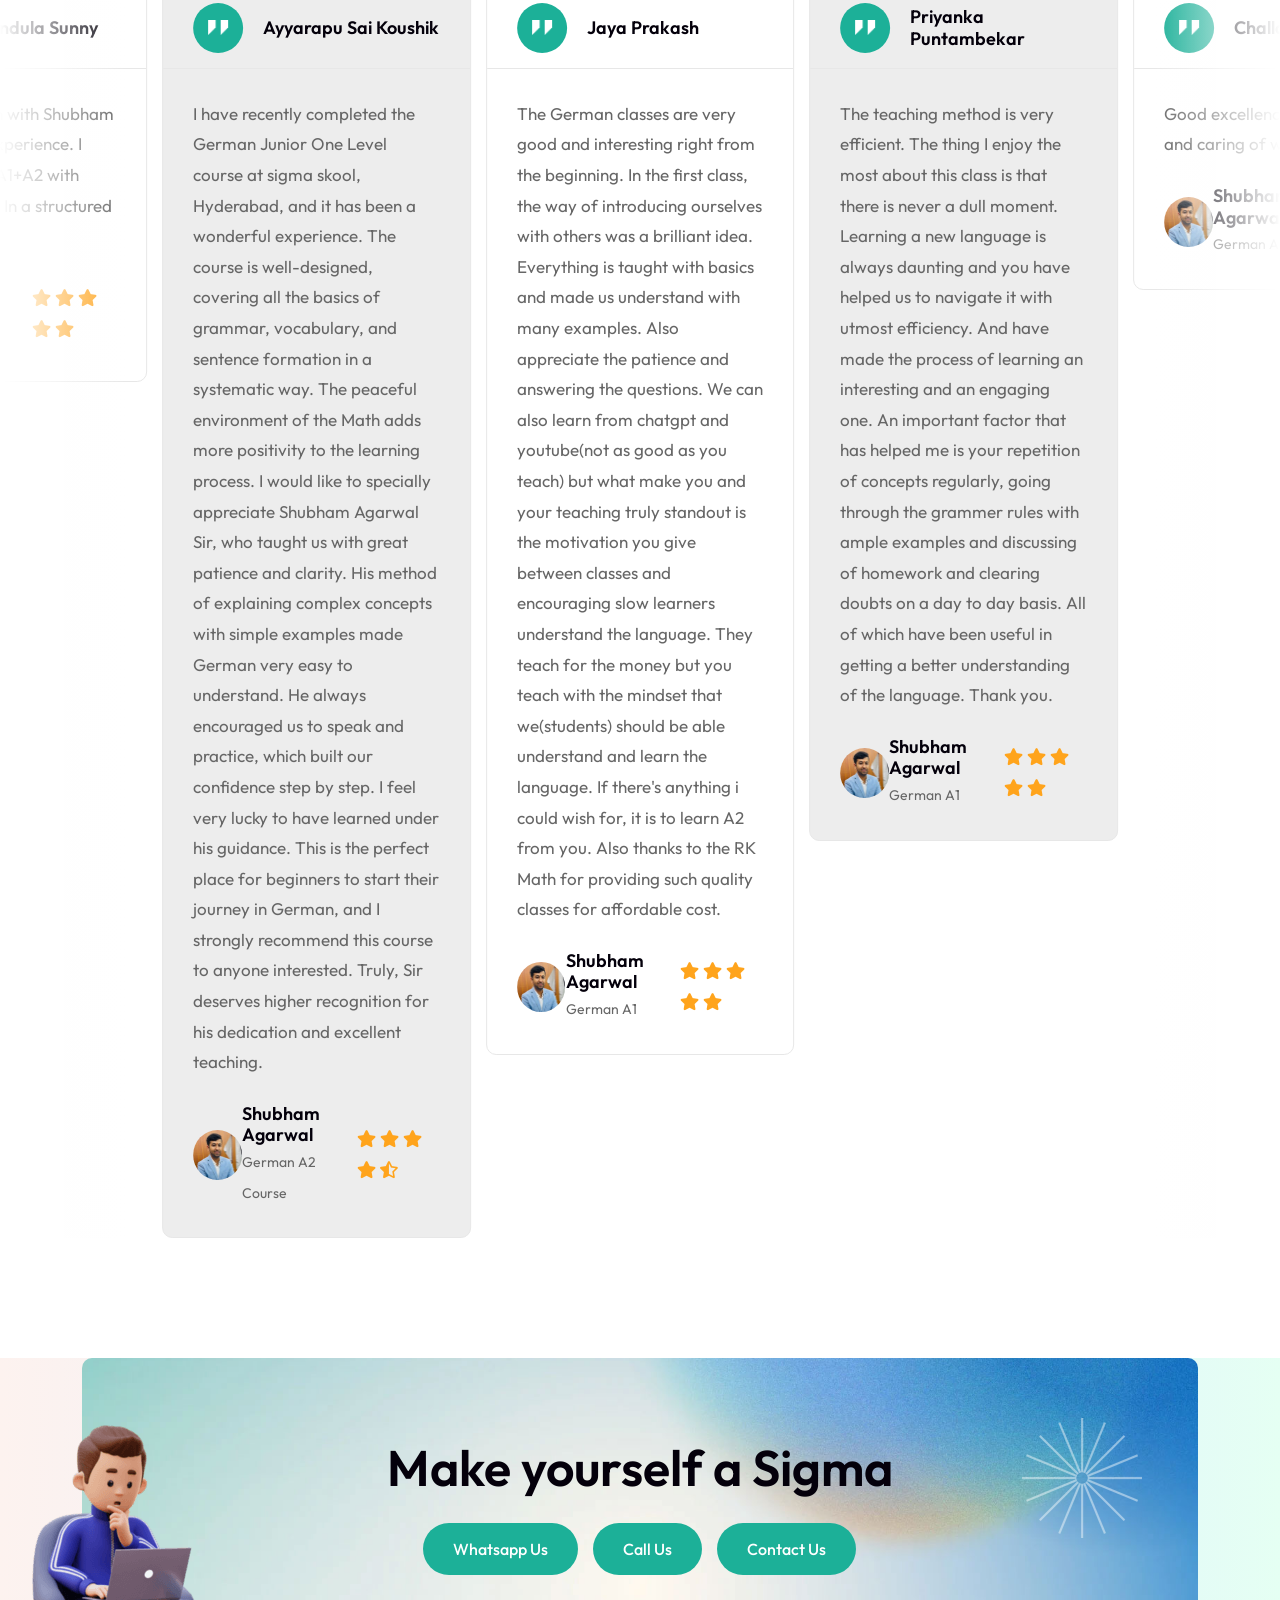
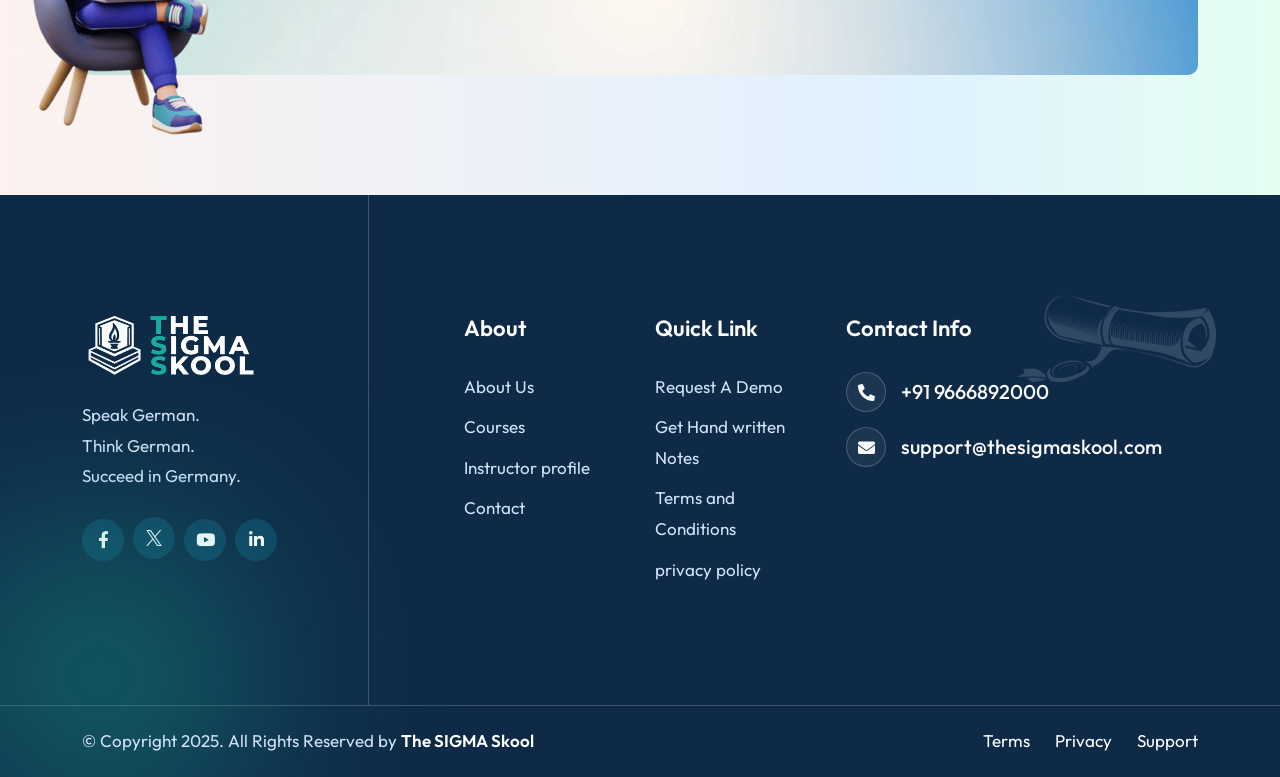
==== commit 49a66910: "udate" ====
--- a/index.html
+++ b/index.html
@@ -389,7 +389,7 @@
                             <li><a href="#"><i class="fab fa-facebook-f"></i></a></li>
                             <li><a href="#"><i class="fab fa-twitter"></i></a></li>
                             <li><a href="#"><i class="fab fa-linkedin-in"></i></a></li>
-                            <li><a href="#"><i class="fab fa-behance"></i></a></li>
+                            <!-- <li><a href="#"><i class="fab fa-behance"></i></a></li> -->
                         </ul>
                     </div>
 
